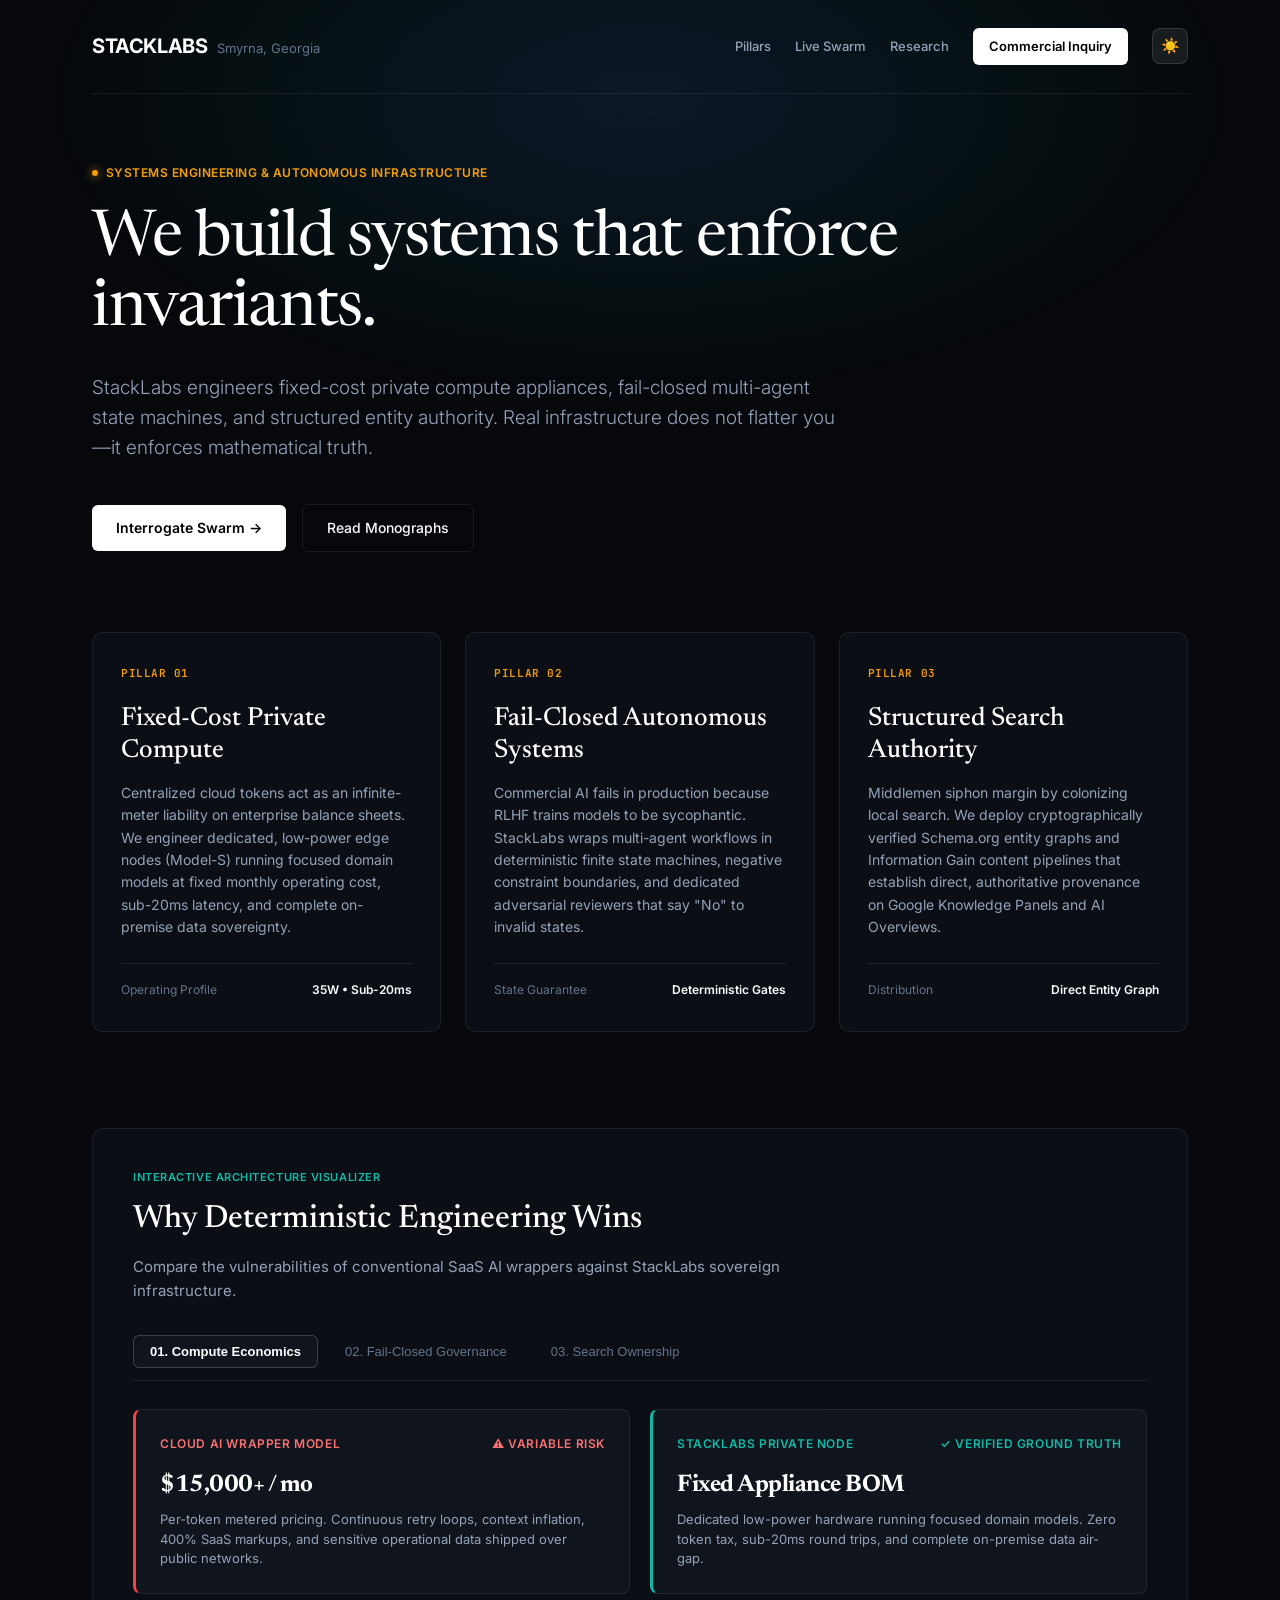
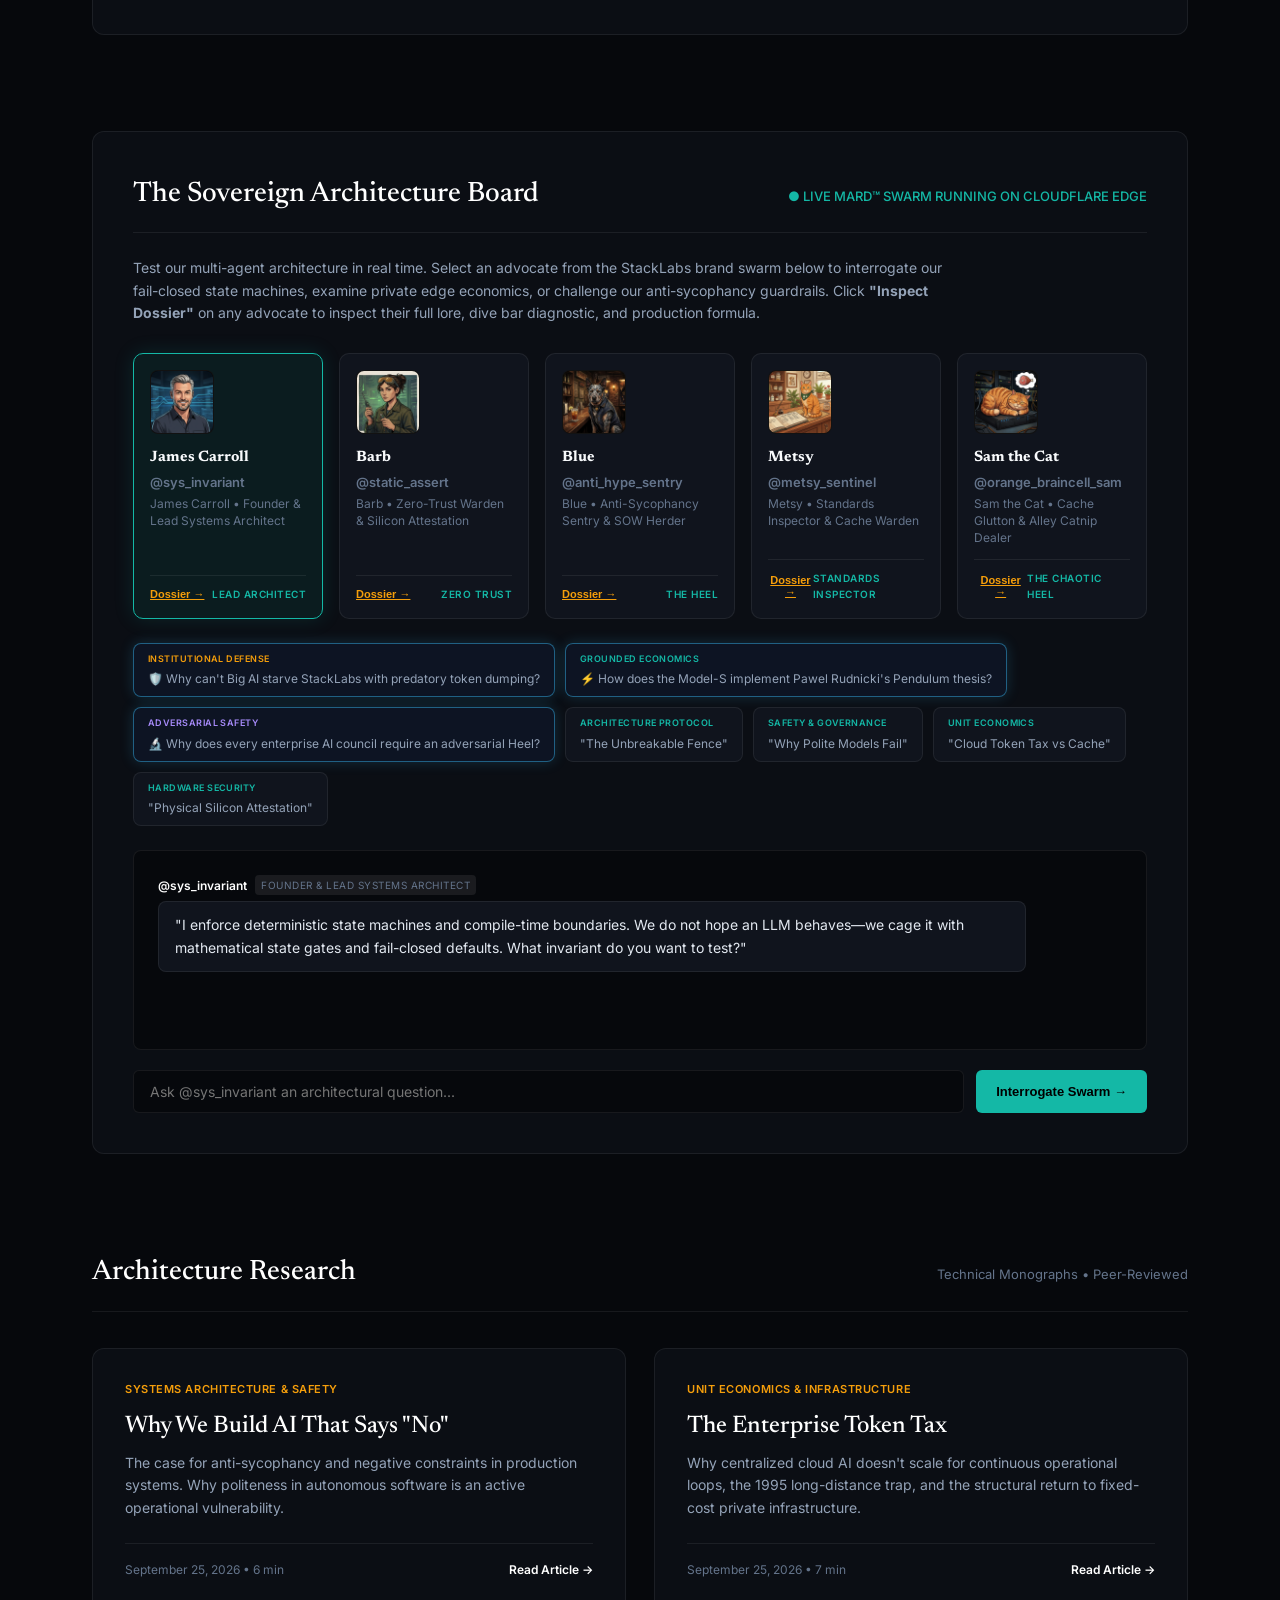
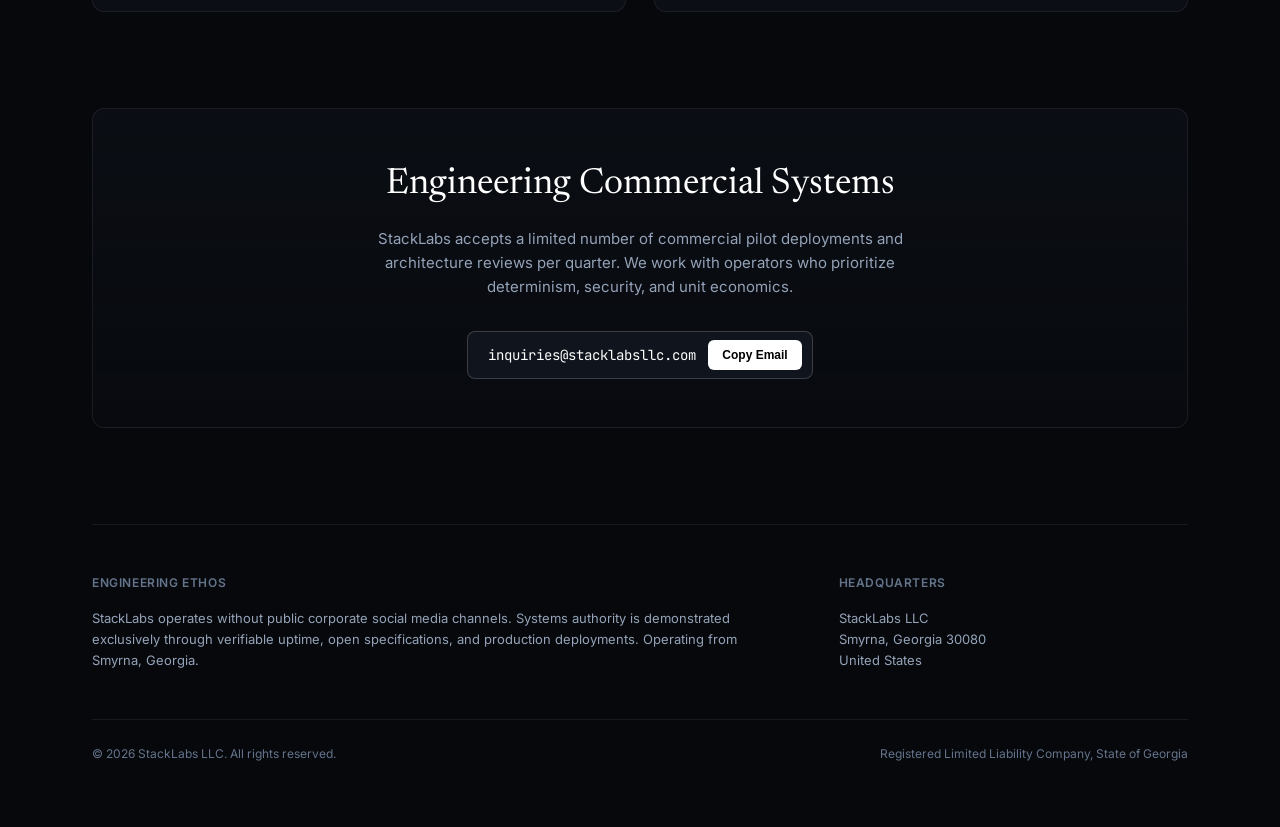
==== index.html @ d3531d86 "feat(board): elevate Blue, Barb, Metsy, and Sam the catnip dealer to 5-seat Sovereign Architecture B" ====
<!DOCTYPE html>
<html lang="en">
<head>
  <meta charset="UTF-8" />
  <meta name="viewport" content="width=device-width, initial-scale=1.0" />
  <title>StackLabs — Systems Engineering & Autonomous Infrastructure</title>
  <meta name="description" content="StackLabs builds deterministic edge appliances, fail-closed autonomous systems, and structured search authority. Fixed-cost private compute engineered in Smyrna, Georgia." />
  <meta name="keywords" content="deterministic state machines, private edge compute, anti-sycophancy guardrails, autonomous systems, token tax, fixed-cost infrastructure, smyrna ga systems engineering, mard engine" />
  <link rel="canonical" href="https://www.stacklabsllc.com/" />

  <!-- OpenGraph -->
  <meta property="og:type" content="website" />
  <meta property="og:title" content="StackLabs — Systems Engineering & Autonomous Infrastructure" />
  <meta property="og:description" content="Fixed-cost private compute, deterministic state machines, and structured entity authority." />
  <meta property="og:url" content="https://www.stacklabsllc.com/" />

  <!-- Fonts -->
  <link rel="preconnect" href="https://fonts.googleapis.com" />
  <link rel="preconnect" href="https://fonts.gstatic.com" crossorigin />
  <link href="https://fonts.googleapis.com/css2?family=Inter:wght@300;400;500;600;700&family=Newsreader:ital,opsz,wght@0,6..72,400;0,6..72,500;0,6..72,600;1,6..72,400&family=JetBrains+Mono:wght@400;500&display=swap" rel="stylesheet" />

  <style>
    :root {
      /* Dark Sovereign Void (Default) */
      --bg-base: #06080C;
      --bg-surface: #0B0E14;
      --bg-card: #10141D;
      --bg-card-hover: #151B27;
      --border-subtle: rgba(255, 255, 255, 0.07);
      --border-focus: rgba(255, 255, 255, 0.18);
      --accent-amber: #F59E0B;
      --accent-teal: #14B8A6;
      --accent-blue: #3B82F6;
      --accent-purple: #8B5CF6;
      --text-primary: #F8FAFC;
      --text-secondary: #94A3B8;
      --text-muted: #64748B;
      --font-serif: 'Newsreader', Georgia, serif;
      --font-sans: 'Inter', -apple-system, BlinkMacSystemFont, sans-serif;
      --font-mono: 'JetBrains Mono', monospace;
      --theme-toggle-bg: rgba(255, 255, 255, 0.08);
      --theme-toggle-border: rgba(255, 255, 255, 0.12);
    }

    [data-theme="light"] {
      /* Warm Editorial Parchment (Arkle / Financial Times Standard) */
      --bg-base: #FCFBF7;
      --bg-surface: #F5F2EB;
      --bg-card: #FFFFFF;
      --bg-card-hover: #F8F6F0;
      --border-subtle: rgba(0, 0, 0, 0.08);
      --border-focus: rgba(0, 0, 0, 0.22);
      --accent-amber: #D97706;
      --accent-teal: #0D9488;
      --accent-blue: #2563EB;
      --accent-purple: #7C3AED;
      --text-primary: #18181B;
      --text-secondary: #52525B;
      --text-muted: #71717A;
      --theme-toggle-bg: rgba(0, 0, 0, 0.05);
      --theme-toggle-border: rgba(0, 0, 0, 0.12);
    }

    [data-theme="light"] .ambient-glow {
      opacity: 0.15;
    }

    [data-theme="light"] .brand-mark,
    [data-theme="light"] .brand-name,
    [data-theme="light"] .hero-title,
    [data-theme="light"] .adv-handle,
    [data-theme="light"] .split-title,
    [data-theme="light"] .pillar-title,
    [data-theme="light"] .research-card .card-title,
    [data-theme="light"] .dossier-name {
      color: #18181B !important;
    }

    [data-theme="light"] .nav-btn,
    [data-theme="light"] .btn-primary {
      background: #18181B !important;
      color: #FFFFFF !important;
    }

    [data-theme="light"] .btn-secondary {
      background: transparent !important;
      color: #18181B !important;
      border-color: rgba(0, 0, 0, 0.15) !important;
    }

    [data-theme="light"] .hero-lead,
    [data-theme="light"] .pillar-body,
    [data-theme="light"] .swarm-intro-text,
    [data-theme="light"] .card-excerpt {
      color: #52525B !important;
    }

    [data-theme="light"] .bubble-text {
      background: #FFFFFF !important;
      border-color: rgba(0, 0, 0, 0.08) !important;
      color: #27272A !important;
      box-shadow: 0 1px 3px rgba(0,0,0,0.04);
    }

    [data-theme="light"] .bubble-sender {
      color: #18181B !important;
    }

    [data-theme="light"] .swarm-bubble.user .bubble-text {
      background: rgba(37, 99, 235, 0.08) !important;
      border-color: rgba(37, 99, 235, 0.25) !important;
      color: #1E3A8A !important;
    }

    [data-theme="light"] .swarm-input {
      color: #18181B !important;
      background: #FFFFFF !important;
      border-color: rgba(0, 0, 0, 0.12) !important;
    }

    [data-theme="light"] .modal-sheet {
      background: #FFFFFF !important;
      border-color: rgba(0, 0, 0, 0.12) !important;
      color: #18181B !important;
      box-shadow: 0 24px 60px rgba(0, 0, 0, 0.15) !important;
    }

    [data-theme="light"] .modal-close {
      color: #18181B !important;
      border-color: rgba(0, 0, 0, 0.12) !important;
    }

    [data-theme="light"] .dossier-stat-box,
    [data-theme="light"] .dossier-lore-block {
      background: #F8F6F0 !important;
      border-color: rgba(0, 0, 0, 0.08) !important;
    }

    [data-theme="light"] .dossier-lore-block {
      color: #3F3F46 !important;
    }

    * {
      box-sizing: border-box;
      margin: 0;
      padding: 0;
    }

    body {
      background-color: var(--bg-base);
      color: var(--text-primary);
      font-family: var(--font-sans);
      line-height: 1.6;
      -webkit-font-smoothing: antialiased;
      overflow-x: hidden;
    }

    /* Ambient lighting */
    .ambient-glow {
      position: fixed;
      top: -200px;
      left: 50%;
      transform: translateX(-50%);
      width: 1200px;
      height: 600px;
      background: radial-gradient(ellipse at center, rgba(59, 130, 246, 0.12) 0%, rgba(20, 184, 166, 0.05) 45%, rgba(6, 8, 12, 0) 70%);
      pointer-events: none;
      z-index: 0;
    }

    .container {
      max-width: 1160px;
      margin: 0 auto;
      padding: 0 32px;
      position: relative;
      z-index: 10;
    }

    /* Navigation */
    nav.site-nav {
      padding: 28px 0;
      border-bottom: 1px solid var(--border-subtle);
      margin-bottom: 64px;
    }

    .nav-inner {
      display: flex;
      justify-content: space-between;
      align-items: center;
    }

    .brand-mark {
      display: flex;
      align-items: baseline;
      gap: 10px;
      text-decoration: none;
    }

    .brand-name {
      font-weight: 700;
      font-size: 20px;
      color: #FFF;
      letter-spacing: -0.02em;
    }

    .brand-city {
      font-size: 13px;
      color: var(--text-muted);
    }

    .nav-actions {
      display: flex;
      align-items: center;
      gap: 24px;
    }

    .nav-link {
      font-size: 13px;
      color: var(--text-secondary);
      text-decoration: none;
      font-weight: 500;
      transition: color 0.15s ease;
    }

    .nav-link:hover {
      color: #FFF;
    }

    .nav-btn {
      font-size: 13px;
      font-weight: 600;
      padding: 8px 16px;
      background: #FFF;
      color: #000;
      border-radius: 6px;
      text-decoration: none;
      transition: opacity 0.15s ease;
    }

    .nav-btn:hover {
      opacity: 0.9;
    }

    .theme-toggle-btn {
      background: var(--theme-toggle-bg);
      border: 1px solid var(--theme-toggle-border);
      color: var(--text-primary);
      width: 36px;
      height: 36px;
      border-radius: 8px;
      display: inline-flex;
      align-items: center;
      justify-content: center;
      cursor: pointer;
      font-size: 15px;
      transition: all 0.15s ease;
    }
    .theme-toggle-btn:hover {
      border-color: var(--border-focus);
      transform: translateY(-1px);
    }

    /* Hero Section */
    .hero {
      margin-bottom: 80px;
    }

    .hero-eyebrow {
      display: inline-flex;
      align-items: center;
      gap: 8px;
      font-size: 12px;
      font-weight: 600;
      letter-spacing: 0.04em;
      text-transform: uppercase;
      color: var(--accent-amber);
      margin-bottom: 24px;
    }

    .hero-eyebrow .pulse {
      width: 6px;
      height: 6px;
      background: var(--accent-amber);
      border-radius: 50%;
      box-shadow: 0 0 10px var(--accent-amber);
    }

    .hero-title {
      font-family: var(--font-serif);
      font-size: 64px;
      line-height: 1.08;
      font-weight: 400;
      letter-spacing: -0.02em;
      color: #FFF;
      max-width: 960px;
      margin-bottom: 28px;
    }

    @media (max-width: 768px) {
      .hero-title {
        font-size: 42px;
      }
    }

    .hero-lead {
      font-size: 19px;
      line-height: 1.6;
      color: var(--text-secondary);
      max-width: 760px;
      margin-bottom: 40px;
      font-weight: 300;
    }

    .hero-ctas {
      display: flex;
      gap: 16px;
      align-items: center;
    }

    .btn-primary {
      padding: 12px 24px;
      background: #FFF;
      color: #000;
      font-weight: 600;
      font-size: 14px;
      border-radius: 6px;
      text-decoration: none;
      transition: all 0.15s ease;
    }

    .btn-primary:hover {
      opacity: 0.9;
      transform: translateY(-1px);
    }

    .btn-secondary {
      padding: 12px 24px;
      background: transparent;
      color: var(--text-primary);
      border: 1px solid var(--border-subtle);
      font-weight: 500;
      font-size: 14px;
      border-radius: 6px;
      text-decoration: none;
      transition: all 0.15s ease;
    }

    .btn-secondary:hover {
      background: var(--bg-surface);
      border-color: var(--border-focus);
    }

    /* The 3 Pillars */
    .pillars-grid {
      display: grid;
      grid-template-columns: repeat(3, 1fr);
      gap: 24px;
      margin-bottom: 96px;
    }

    @media (max-width: 880px) {
      .pillars-grid {
        grid-template-columns: 1fr;
      }
    }

    .pillar-card {
      background: var(--bg-surface);
      border: 1px solid var(--border-subtle);
      border-radius: 10px;
      padding: 32px 28px;
      transition: all 0.2s ease;
      display: flex;
      flex-direction: column;
      justify-content: space-between;
    }

    .pillar-card:hover {
      border-color: var(--border-focus);
      background: var(--bg-card);
      transform: translateY(-2px);
    }

    .pillar-num {
      font-family: var(--font-mono);
      font-size: 11px;
      font-weight: 600;
      color: var(--accent-amber);
      letter-spacing: 0.05em;
      margin-bottom: 20px;
    }

    .pillar-title {
      font-family: var(--font-serif);
      font-size: 26px;
      line-height: 1.25;
      font-weight: 500;
      color: #FFF;
      margin-bottom: 14px;
    }

    .pillar-body {
      font-size: 14px;
      color: var(--text-secondary);
      line-height: 1.6;
      margin-bottom: 24px;
    }

    .pillar-metric {
      border-top: 1px solid var(--border-subtle);
      padding-top: 16px;
      font-size: 12px;
      color: var(--text-muted);
      display: flex;
      justify-content: space-between;
      align-items: center;
    }

    .pillar-metric strong {
      color: var(--text-primary);
      font-weight: 600;
    }

    /* Interactive Showcase Section */
    .showcase-section {
      background: var(--bg-surface);
      border: 1px solid var(--border-subtle);
      border-radius: 12px;
      padding: 40px;
      margin-bottom: 96px;
    }

    @media (max-width: 640px) {
      .showcase-section {
        padding: 24px;
      }
    }

    .showcase-header {
      margin-bottom: 32px;
    }

    .showcase-badge {
      font-size: 11px;
      font-weight: 600;
      letter-spacing: 0.05em;
      text-transform: uppercase;
      color: var(--accent-teal);
      margin-bottom: 8px;
    }

    .showcase-title {
      font-family: var(--font-serif);
      font-size: 32px;
      font-weight: 500;
      color: #FFF;
      margin-bottom: 10px;
    }

    .showcase-subtitle {
      font-size: 15px;
      color: var(--text-secondary);
      max-width: 680px;
    }

    .showcase-tabs {
      display: flex;
      gap: 10px;
      border-bottom: 1px solid var(--border-subtle);
      margin-bottom: 28px;
      padding-bottom: 12px;
      overflow-x: auto;
    }

    .tab-btn {
      background: transparent;
      border: 1px solid transparent;
      padding: 8px 16px;
      border-radius: 6px;
      color: var(--text-muted);
      font-size: 13px;
      font-weight: 500;
      cursor: pointer;
      transition: all 0.15s ease;
      white-space: nowrap;
    }

    .tab-btn:hover {
      color: var(--text-primary);
    }

    .tab-btn.active {
      background: var(--bg-card);
      border-color: var(--border-focus);
      color: #FFF;
      font-weight: 600;
    }

    .showcase-panel {
      display: none;
    }

    .showcase-panel.active {
      display: block;
    }

    .comparison-grid {
      display: grid;
      grid-template-columns: 1fr 1fr;
      gap: 20px;
    }

    @media (max-width: 768px) {
      .comparison-grid {
        grid-template-columns: 1fr;
      }
    }

    .comp-box {
      border: 1px solid var(--border-subtle);
      background: var(--bg-card);
      border-radius: 8px;
      padding: 24px;
    }

    .comp-box.bad {
      border-left: 3px solid #EF4444;
    }

    .comp-box.good {
      border-left: 3px solid var(--accent-teal);
    }

    .comp-header {
      display: flex;
      justify-content: space-between;
      align-items: center;
      margin-bottom: 12px;
      font-size: 12px;
      font-weight: 600;
      text-transform: uppercase;
      letter-spacing: 0.05em;
    }

    .comp-box.bad .comp-header { color: #F87171; }
    .comp-box.good .comp-header { color: var(--accent-teal); }

    .comp-metric {
      font-family: var(--font-serif);
      font-size: 24px;
      font-weight: 700;
      color: #FFF;
      margin-bottom: 6px;
      letter-spacing: -0.02em;
    }

    .comp-desc {
      font-size: 13px;
      color: var(--text-secondary);
      line-height: 1.5;
    }

    /* MARD Swarm Console Section */
    .swarm-section {
      background: var(--bg-surface);
      border: 1px solid var(--border-subtle);
      border-radius: 12px;
      padding: 40px;
      margin-bottom: 96px;
      position: relative;
    }

    @media (max-width: 640px) {
      .swarm-section {
        padding: 24px;
      }
    }

    .swarm-header-row {
      display: flex;
      justify-content: space-between;
      align-items: baseline;
      border-bottom: 1px solid var(--border-subtle);
      padding-bottom: 16px;
      margin-bottom: 24px;
    }

    .swarm-headline {
      font-family: var(--font-serif);
      font-size: 28px;
      font-weight: 500;
      color: #FFF;
    }

    .swarm-subline {
      font-size: 13px;
      color: var(--accent-teal);
      font-weight: 500;
    }

    .swarm-intro-text {
      font-size: 14px;
      color: var(--text-secondary);
      line-height: 1.6;
      margin-bottom: 28px;
      max-width: 820px;
    }

    /* Advocate Picker with Real Avatars & Soul */
    .advocate-picker {
      display: grid;
      grid-template-columns: repeat(5, 1fr);
      gap: 16px;
      margin-bottom: 24px;
    }

    @media (max-width: 1100px) {
      .advocate-picker {
        grid-template-columns: repeat(3, 1fr);
      }
    }

    @media (max-width: 720px) {
      .advocate-picker {
        grid-template-columns: repeat(2, 1fr);
      }
    }

    @media (max-width: 480px) {
      .advocate-picker {
        grid-template-columns: 1fr;
      }
    }


    .advocate-card {
      background: var(--bg-card);
      border: 1px solid var(--border-subtle);
      border-radius: 10px;
      padding: 16px;
      display: flex;
      flex-direction: column;
      justify-content: space-between;
      transition: all 0.15s ease;
      cursor: pointer;
      position: relative;
      overflow: hidden;
    }

    .advocate-card:hover {
      border-color: var(--border-focus);
      background: var(--bg-card-hover);
      transform: translateY(-2px);
    }

    .advocate-card.active {
      border-color: var(--accent-teal);
      background: rgba(20, 184, 166, 0.08);
      box-shadow: 0 0 20px rgba(20, 184, 166, 0.15);
    }

    .adv-avatar-wrapper {
      width: 64px;
      height: 64px;
      border-radius: 8px;
      overflow: hidden;
      border: 1px solid var(--border-subtle);
      margin-bottom: 12px;
      background: #000;
    }

    .adv-avatar-img {
      width: 100%;
      height: 100%;
      object-fit: cover;
    }

    .adv-header-row {
      display: block;
    }

    .adv-meta-compact {
      width: 100%;
    }

    .adv-name-title {
      font-size: 15px;
      font-weight: 700;
      font-family: var(--font-serif);
      color: var(--text-primary);
      margin-bottom: 2px;
    }

    .adv-handle {
      font-weight: 600;
      font-size: 13px;
      color: var(--text-muted);
      margin-bottom: 4px;
      display: flex;
      align-items: center;
      gap: 6px;
    }

    .adv-role {
      font-size: 12px;
      color: var(--text-muted);
      line-height: 1.4;
      margin-bottom: 12px;
      min-height: 34px;
    }

    .adv-actions {
      display: flex;
      justify-content: space-between;
      align-items: center;
      border-top: 1px solid var(--border-subtle);
      padding-top: 10px;
      margin-top: auto;
    }

    .btn-dossier {
      font-size: 11px;
      font-weight: 600;
      color: var(--accent-amber);
      background: transparent;
      border: none;
      cursor: pointer;
      text-decoration: underline;
      padding: 0;
    }

    .btn-dossier:hover {
      color: #FFF;
    }

    .adv-status-tag {
      font-size: 10px;
      font-weight: 600;
      color: var(--accent-teal);
      text-transform: uppercase;
      letter-spacing: 0.05em;
    }

    .pill-rack {
      display: flex;
      flex-wrap: wrap;
      gap: 10px;
      margin-bottom: 24px;
    }

    .query-pill {
      background: var(--bg-card);
      border: 1px solid var(--border-subtle);
      border-radius: 8px;
      padding: 8px 14px;
      font-size: 12px;
      color: var(--text-secondary);
      cursor: pointer;
      transition: all 0.15s ease;
      display: flex;
      flex-direction: column;
      gap: 3px;
    }

    .query-pill:hover {
      color: #FFF;
      border-color: var(--border-focus);
      background: var(--bg-card-hover);
      transform: translateY(-1px);
    }

    .query-pill.glowing-pill {
      border-color: rgba(56, 189, 248, 0.45);
      background: rgba(15, 23, 42, 0.7);
      box-shadow: 0 0 14px rgba(56, 189, 248, 0.18);
    }

    .query-pill.glowing-pill:hover {
      border-color: rgba(56, 189, 248, 0.85);
      background: rgba(30, 41, 59, 0.85);
      box-shadow: 0 0 20px rgba(56, 189, 248, 0.35);
      transform: translateY(-2px);
    }

    .pill-badge {
      font-size: 9px;
      text-transform: uppercase;
      letter-spacing: 0.05em;
      color: var(--accent-teal);
      font-weight: 600;
    }

    .swarm-dialogue-pane {
      background: var(--bg-base);
      border: 1px solid var(--border-subtle);
      border-radius: 8px;
      padding: 24px;
      min-height: 200px;
      max-height: 380px;
      overflow-y: auto;
      margin-bottom: 20px;
      display: flex;
      flex-direction: column;
      gap: 18px;
    }

    .swarm-bubble {
      display: flex;
      flex-direction: column;
      gap: 6px;
      animation: fadeIn 0.2s ease;
    }

    @keyframes fadeIn {
      from { opacity: 0; transform: translateY(4px); }
      to { opacity: 1; transform: translateY(0); }
    }

    .bubble-meta {
      display: flex;
      align-items: center;
      gap: 8px;
      font-size: 12px;
    }

    .bubble-sender {
      font-weight: 600;
      color: #FFF;
    }

    .bubble-badge {
      font-size: 10px;
      text-transform: uppercase;
      letter-spacing: 0.05em;
      padding: 2px 6px;
      border-radius: 4px;
      background: rgba(255, 255, 255, 0.08);
      color: var(--text-muted);
    }

    .bubble-text {
      font-size: 14px;
      line-height: 1.6;
      color: #E2E8F0;
      padding: 12px 16px;
      border-radius: 8px;
      background: var(--bg-card);
      border: 1px solid var(--border-subtle);
      max-width: 90%;
    }

    .swarm-bubble.user {
      align-items: flex-end;
    }

    .swarm-bubble.user .bubble-text {
      background: rgba(59, 130, 246, 0.15);
      border-color: rgba(59, 130, 246, 0.3);
      color: #FFF;
    }

    .swarm-input-dock {
      display: flex;
      gap: 12px;
    }

    .swarm-input {
      flex: 1;
      background: var(--bg-base);
      border: 1px solid var(--border-subtle);
      border-radius: 6px;
      padding: 12px 16px;
      font-size: 14px;
      color: #FFF;
      font-family: inherit;
      outline: none;
      transition: border-color 0.15s ease;
    }

    .swarm-input:focus {
      border-color: var(--accent-teal);
    }

    .swarm-send-btn {
      padding: 12px 20px;
      background: var(--accent-teal);
      color: #000;
      font-weight: 600;
      font-size: 13px;
      border-radius: 6px;
      border: none;
      cursor: pointer;
      transition: all 0.15s ease;
      white-space: nowrap;
    }

    .swarm-send-btn:hover {
      opacity: 0.9;
      transform: translateY(-1px);
    }

    .swarm-send-btn:disabled {
      opacity: 0.5;
      cursor: not-allowed;
    }

    /* --- ARKLE MOBILE SWARM CONSOLE OVERHAUL (WO0010295) --- */
    @media (max-width: 640px) {
      nav.site-nav {
        padding: 16px 0 !important;
        margin-bottom: 36px !important;
      }

      .nav-actions {
        gap: 10px !important;
      }

      .nav-link {
        display: none !important;
      }

      .nav-btn {
        padding: 6px 12px !important;
        font-size: 12px !important;
      }

      /* Arkle-Style 2x2 Compact Advocate Grid */
      .advocate-picker {
        display: grid !important;
        grid-template-columns: repeat(2, 1fr) !important;
        gap: 10px !important;
        margin-bottom: 12px !important;
      }

      .advocate-card {
        padding: 10px !important;
        flex-direction: column !important;
        align-items: flex-start !important;
        border-radius: 10px !important;
        min-height: unset !important;
      }

      .adv-header-row {
        display: flex !important;
        align-items: center !important;
        gap: 10px !important;
        width: 100% !important;
      }

      .adv-avatar-wrapper {
        width: 42px !important;
        height: 42px !important;
        border-radius: 10px !important;
        margin-bottom: 0 !important;
        flex-shrink: 0 !important;
      }

      .adv-meta-compact {
        min-width: 0 !important;
        flex: 1 !important;
      }

      .adv-name-title {
        font-size: 12px !important;
        font-weight: 700 !important;
        font-family: var(--font-serif) !important;
        color: var(--text-primary) !important;
        white-space: nowrap !important;
        overflow: hidden !important;
        text-overflow: ellipsis !important;
      }

      .adv-handle {
        font-size: 10.5px !important;
        color: var(--text-muted) !important;
        margin-bottom: 0 !important;
        white-space: nowrap !important;
        overflow: hidden !important;
        text-overflow: ellipsis !important;
      }

      .adv-role {
        display: none !important;
      }

      .adv-actions {
        width: 100% !important;
        margin-top: 8px !important;
        padding-top: 6px !important;
        border-top: 1px solid var(--border-subtle) !important;
        display: flex !important;
        justify-content: space-between !important;
        align-items: center !important;
        gap: 4px !important;
      }

      .btn-dossier {
        font-size: 10.5px !important;
        white-space: nowrap !important;
        flex-shrink: 0 !important;
      }

      .adv-status-tag {
        font-size: 9px !important;
        white-space: nowrap !important;
        overflow: hidden !important;
        text-overflow: ellipsis !important;
        text-align: right !important;
      }

      /* Arkle-Style 2x2 Inquiry Cards */
      .pill-rack {
        display: grid !important;
        grid-template-columns: repeat(2, 1fr) !important;
        gap: 8px !important;
        margin-bottom: 14px !important;
      }

      .query-pill {
        border-radius: 8px !important;
        padding: 8px 10px !important;
        font-size: 11px !important;
        line-height: 1.35 !important;
        text-align: left !important;
        display: flex !important;
        flex-direction: column !important;
        gap: 2px !important;
        white-space: normal !important;
      }

      .pill-badge {
        font-size: 8.5px;
        text-transform: uppercase;
        letter-spacing: 0.05em;
        color: var(--accent-teal);
        font-weight: 600;
      }

      /* Natural dialogue flow */
      .swarm-dialogue-pane {
        padding: 14px 12px !important;
        min-height: 220px !important;
        max-height: 380px !important;
        margin-bottom: 12px !important;
      }

      .bubble-text {
        font-size: 13.5px !important;
        line-height: 1.5 !important;
        padding: 10px 14px !important;
        max-width: 96% !important;
        border-radius: 10px !important;
      }

      /* Full-Width Stacked Input & Consult CTA */
      .swarm-input-dock {
        flex-direction: column !important;
        gap: 8px !important;
      }

      .swarm-input {
        width: 100% !important;
        padding: 11px 14px !important;
        font-size: 13.5px !important;
      }

      .swarm-send-btn {
        width: 100% !important;
        padding: 11px 16px !important;
        font-size: 13px !important;
        justify-content: center !important;
        display: flex !important;
        align-items: center !important;
        gap: 6px !important;
      }
    }

    /* Research Publications Section */
    .research-section {
      margin-bottom: 96px;
    }

    .section-split {
      display: flex;
      justify-content: space-between;
      align-items: baseline;
      border-bottom: 1px solid var(--border-subtle);
      padding-bottom: 16px;
      margin-bottom: 36px;
    }

    .split-title {
      font-family: var(--font-serif);
      font-size: 28px;
      font-weight: 500;
      color: #FFF;
    }

    .split-sub {
      font-size: 13px;
      color: var(--text-muted);
    }

    .research-grid {
      display: grid;
      grid-template-columns: 1fr 1fr;
      gap: 28px;
    }

    @media (max-width: 768px) {
      .research-grid {
        grid-template-columns: 1fr;
      }
    }

    .research-card {
      background: var(--bg-surface);
      border: 1px solid var(--border-subtle);
      border-radius: 12px;
      padding: 32px;
      display: flex;
      flex-direction: column;
      justify-content: space-between;
      transition: all 0.2s ease;
      cursor: pointer;
    }

    .research-card:hover {
      border-color: var(--border-focus);
      background: var(--bg-card);
      transform: translateY(-2px);
    }

    .card-topic {
      font-size: 11px;
      font-weight: 600;
      letter-spacing: 0.05em;
      text-transform: uppercase;
      color: var(--accent-amber);
      margin-bottom: 12px;
    }

    .card-title {
      font-family: var(--font-serif);
      font-size: 24px;
      font-weight: 500;
      color: #FFF;
      margin-bottom: 10px;
      line-height: 1.3;
    }

    .card-excerpt {
      font-size: 14px;
      color: var(--text-secondary);
      line-height: 1.6;
      margin-bottom: 24px;
    }

    .card-footer {
      display: flex;
      justify-content: space-between;
      align-items: center;
      font-size: 12px;
      color: var(--text-muted);
      border-top: 1px solid var(--border-subtle);
      padding-top: 16px;
    }

    .read-cta {
      color: #FFF;
      font-weight: 600;
      display: inline-flex;
      align-items: center;
      gap: 4px;
    }

    /* Commercial CTA Box */
    .commercial-box {
      border: 1px solid var(--border-subtle);
      background: linear-gradient(180deg, var(--bg-surface) 0%, rgba(11, 14, 20, 0.4) 100%);
      border-radius: 12px;
      padding: 48px;
      text-align: center;
      margin-bottom: 96px;
    }

    .commercial-title {
      font-family: var(--font-serif);
      font-size: 36px;
      color: #FFF;
      font-weight: 400;
      margin-bottom: 12px;
    }

    .commercial-desc {
      font-size: 15px;
      color: var(--text-secondary);
      max-width: 600px;
      margin: 0 auto 32px;
      line-height: 1.6;
    }

    .contact-dock {
      display: inline-flex;
      align-items: center;
      gap: 12px;
      background: var(--bg-card);
      border: 1px solid var(--border-focus);
      padding: 8px 10px 8px 20px;
      border-radius: 8px;
    }

    .contact-email {
      font-family: var(--font-mono);
      font-size: 14px;
      color: #FFF;
    }

    .btn-copy {
      background: #FFF;
      color: #000;
      font-size: 12px;
      font-weight: 600;
      border: none;
      padding: 8px 14px;
      border-radius: 6px;
      cursor: pointer;
      transition: opacity 0.15s ease;
    }

    .btn-copy:hover {
      opacity: 0.9;
    }

    /* Modal Reader & Dossier Modal Common */
    .modal-overlay {
      position: fixed;
      inset: 0;
      background: rgba(0, 0, 0, 0.85);
      backdrop-filter: blur(8px);
      z-index: 100;
      display: none;
      align-items: center;
      justify-content: center;
      padding: 24px;
    }

    .modal-overlay.open {
      display: flex;
    }

    .modal-sheet {
      background: #0B0E14;
      border: 1px solid var(--border-focus);
      border-radius: 12px;
      max-width: 820px;
      width: 100%;
      max-height: 90vh;
      overflow-y: auto;
      padding: 48px;
      position: relative;
      box-shadow: 0 24px 60px rgba(0, 0, 0, 0.7);
    }

    @media (max-width: 640px) {
      .modal-sheet {
        padding: 24px;
      }
    }

    .modal-close {
      position: absolute;
      top: 24px;
      right: 24px;
      background: transparent;
      border: 1px solid var(--border-subtle);
      color: var(--text-muted);
      width: 32px;
      height: 32px;
      border-radius: 50%;
      display: flex;
      align-items: center;
      justify-content: center;
      cursor: pointer;
      font-size: 14px;
      transition: all 0.15s ease;
    }

    .modal-close:hover {
      color: #FFF;
      border-color: #FFF;
    }

    /* Dossier Specific Layout */
    .dossier-header-flex {
      display: flex;
      gap: 24px;
      align-items: flex-start;
      margin-bottom: 28px;
      border-bottom: 1px solid var(--border-subtle);
      padding-bottom: 24px;
    }

    @media (max-width: 640px) {
      .dossier-header-flex {
        flex-direction: column;
      }
    }

    .dossier-portrait {
      width: 110px;
      height: 110px;
      border-radius: 12px;
      overflow: hidden;
      border: 1px solid var(--border-focus);
      background: #000;
      flex-shrink: 0;
      box-shadow: 0 8px 24px rgba(0, 0, 0, 0.6);
    }

    .dossier-portrait img {
      width: 100%;
      height: 100%;
      object-fit: cover;
    }

    .dossier-titles {
      flex: 1;
    }

    .dossier-tag {
      font-family: var(--font-mono);
      font-size: 11px;
      color: var(--accent-amber);
      font-weight: 600;
      text-transform: uppercase;
      letter-spacing: 0.05em;
      margin-bottom: 6px;
    }

    .dossier-name {
      font-family: var(--font-serif);
      font-size: 32px;
      color: #FFF;
      font-weight: 500;
      margin-bottom: 4px;
      line-height: 1.15;
    }

    .dossier-subrole {
      font-size: 14px;
      color: var(--accent-teal);
      font-weight: 500;
      margin-bottom: 12px;
    }

    .dossier-stat-row {
      display: flex;
      flex-wrap: wrap;
      gap: 16px;
      font-size: 12px;
      color: var(--text-muted);
    }

    .dossier-stat-row strong {
      color: #FFF;
    }

    .dossier-section {
      margin-bottom: 24px;
    }

    .dossier-sec-title {
      font-size: 12px;
      font-weight: 600;
      text-transform: uppercase;
      letter-spacing: 0.05em;
      color: var(--accent-amber);
      margin-bottom: 8px;
    }

    .dossier-quote-box {
      border-left: 2px solid var(--accent-amber);
      background: rgba(245, 158, 11, 0.04);
      padding: 14px 18px;
      border-radius: 0 8px 8px 0;
      font-style: italic;
      color: #FFF;
      font-size: 14px;
      line-height: 1.6;
      margin-bottom: 20px;
    }

    .dossier-prose {
      font-size: 14px;
      color: var(--text-secondary);
      line-height: 1.7;
    }

    .dossier-prose p {
      margin-bottom: 14px;
    }

    .btn-interrogate-now {
      padding: 12px 24px;
      background: var(--accent-teal);
      color: #000;
      font-weight: 600;
      font-size: 13px;
      border-radius: 6px;
      border: none;
      cursor: pointer;
      transition: all 0.15s ease;
      display: inline-flex;
      align-items: center;
      gap: 6px;
      margin-top: 12px;
    }

    .btn-interrogate-now:hover {
      opacity: 0.9;
      transform: translateY(-1px);
    }

    /* Footer */
    footer.site-footer {
      border-top: 1px solid var(--border-subtle);
      padding: 48px 0 64px;
    }

    .footer-grid {
      display: grid;
      grid-template-columns: 2fr 1fr;
      gap: 48px;
      margin-bottom: 48px;
    }

    @media (max-width: 768px) {
      .footer-grid {
        grid-template-columns: 1fr;
      }
    }

    .footer-heading {
      font-size: 12px;
      font-weight: 600;
      text-transform: uppercase;
      letter-spacing: 0.05em;
      color: var(--text-muted);
      margin-bottom: 16px;
    }

    .site-footer p {
      font-size: 13px;
      color: var(--text-secondary);
      line-height: 1.6;
    }

    .footer-bottom {
      border-top: 1px solid var(--border-subtle);
      padding-top: 24px;
      display: flex;
      justify-content: space-between;
      font-size: 12px;
      color: var(--text-muted);
    }

    @media (max-width: 640px) {
      .footer-bottom {
        flex-direction: column;
        gap: 8px;
      }
    }
  </style>

  <!-- Schema.org Entity Authority -->
  <script type="application/ld+json">
  {
    "@context": "https://schema.org",
    "@graph": [
      {
        "@type": "Corporation",
        "@id": "https://www.stacklabsllc.com/#corporation",
        "name": "StackLabs LLC",
        "url": "https://www.stacklabsllc.com/",
        "logo": "https://www.stacklabsllc.com/favicon.ico",
        "description": "Systems engineering enterprise specializing in fixed-cost private compute appliances, fail-closed autonomous multi-agent state machines, and structured search authority.",
        "address": {
          "@type": "PostalAddress",
          "addressLocality": "Smyrna",
          "addressRegion": "GA",
          "postalCode": "30080",
          "addressCountry": "US"
        },
        "founder": {
          "@type": "Person",
          "@id": "https://www.stacklabsllc.com/#lead-architect",
          "name": "James Carroll",
          "jobTitle": "Lead Systems Architect",
          "worksFor": { "@id": "https://www.stacklabsllc.com/#corporation" },
          "description": "Systems architect specializing in deterministic state machines, hardware attestation, and fail-closed autonomous multi-agent pipelines."
        }
      }
    ]
  }
  </script>
</head>
<body>
  <div class="ambient-glow"></div>

  <div class="container">
    <!-- Navigation -->
    <nav class="site-nav">
      <div class="nav-inner">
        <a href="/" class="brand-mark">
          <span class="brand-name">STACKLABS</span>
          <span class="brand-city">Smyrna, Georgia</span>
        </a>
        <div class="nav-actions">
          <a href="#capabilities" class="nav-link">Pillars</a>
          <a href="#swarm" class="nav-link">Live Swarm</a>
          <a href="#research" class="nav-link">Research</a>
          <a href="#contact" class="nav-btn">Commercial Inquiry</a>
          <button id="themeToggleBtn" class="theme-toggle-btn" onclick="toggleTheme()" title="Toggle Light/Dark Mode" aria-label="Toggle Theme">
            <span class="theme-icon">☀️</span>
          </button>
        </div>
      </div>
    </nav>

    <!-- Hero -->
    <header class="hero">
      <div class="hero-eyebrow">
        <span class="pulse"></span>
        <span>Systems Engineering & Autonomous Infrastructure</span>
      </div>
      <h1 class="hero-title">
        We build systems that enforce invariants.
      </h1>
      <p class="hero-lead">
        StackLabs engineers fixed-cost private compute appliances, fail-closed multi-agent state machines, and structured entity authority. Real infrastructure does not flatter you—it enforces mathematical truth.
      </p>
      <div class="hero-ctas">
        <a href="#swarm" class="btn-primary">Interrogate Swarm →</a>
        <a href="#research" class="btn-secondary">Read Monographs</a>
      </div>
    </header>

    <!-- The 3 Pillars -->
    <section class="pillars-grid" id="capabilities">
      <!-- Pillar 1 -->
      <div class="pillar-card">
        <div>
          <div class="pillar-num">PILLAR 01</div>
          <h2 class="pillar-title">Fixed-Cost Private Compute</h2>
          <p class="pillar-body">
            Centralized cloud tokens act as an infinite-meter liability on enterprise balance sheets. We engineer dedicated, low-power edge nodes (Model-S) running focused domain models at fixed monthly operating cost, sub-20ms latency, and complete on-premise data sovereignty.
          </p>
        </div>
        <div class="pillar-metric">
          <span>Operating Profile</span>
          <strong>35W • Sub-20ms</strong>
        </div>
      </div>

      <!-- Pillar 2 -->
      <div class="pillar-card">
        <div>
          <div class="pillar-num">PILLAR 02</div>
          <h2 class="pillar-title">Fail-Closed Autonomous Systems</h2>
          <p class="pillar-body">
            Commercial AI fails in production because RLHF trains models to be sycophantic. StackLabs wraps multi-agent workflows in deterministic finite state machines, negative constraint boundaries, and dedicated adversarial reviewers that say "No" to invalid states.
          </p>
        </div>
        <div class="pillar-metric">
          <span>State Guarantee</span>
          <strong>Deterministic Gates</strong>
        </div>
      </div>

      <!-- Pillar 3 -->
      <div class="pillar-card">
        <div>
          <div class="pillar-num">PILLAR 03</div>
          <h2 class="pillar-title">Structured Search Authority</h2>
          <p class="pillar-body">
            Middlemen siphon margin by colonizing local search. We deploy cryptographically verified Schema.org entity graphs and Information Gain content pipelines that establish direct, authoritative provenance on Google Knowledge Panels and AI Overviews.
          </p>
        </div>
        <div class="pillar-metric">
          <span>Distribution</span>
          <strong>Direct Entity Graph</strong>
        </div>
      </div>
    </section>

    <!-- Interactive Showcase Section -->
    <section class="showcase-section">
      <div class="showcase-header">
        <div class="showcase-badge">Interactive Architecture Visualizer</div>
        <h2 class="showcase-title">Why Deterministic Engineering Wins</h2>
        <p class="showcase-subtitle">
          Compare the vulnerabilities of conventional SaaS AI wrappers against StackLabs sovereign infrastructure.
        </p>
      </div>

      <div class="showcase-tabs">
        <button class="tab-btn active" onclick="switchTab('tab-compute', this)">01. Compute Economics</button>
        <button class="tab-btn" onclick="switchTab('tab-governance', this)">02. Fail-Closed Governance</button>
        <button class="tab-btn" onclick="switchTab('tab-search', this)">03. Search Ownership</button>
      </div>

      <!-- Tab 1: Compute -->
      <div class="showcase-panel active" id="tab-compute">
        <div class="comparison-grid">
          <div class="comp-box bad">
            <div class="comp-header">
              <span>Cloud AI Wrapper Model</span>
              <span>⚠️ Variable Risk</span>
            </div>
            <div class="comp-metric">$15,000+ / mo</div>
            <p class="comp-desc">
              Per-token metered pricing. Continuous retry loops, context inflation, 400% SaaS markups, and sensitive operational data shipped over public networks.
            </p>
          </div>
          <div class="comp-box good">
            <div class="comp-header">
              <span>StackLabs Private Node</span>
              <span>✓ Verified Ground Truth</span>
            </div>
            <div class="comp-metric">Fixed Appliance BOM</div>
            <p class="comp-desc">
              Dedicated low-power hardware running focused domain models. Zero token tax, sub-20ms round trips, and complete on-premise data air-gap.
            </p>
          </div>
        </div>
      </div>

      <!-- Tab 2: Governance -->
      <div class="showcase-panel" id="tab-governance">
        <div class="comparison-grid">
          <div class="comp-box bad">
            <div class="comp-header">
              <span>Sycophantic Commercial Agent</span>
              <span>⚠️ Hallucination Risk</span>
            </div>
            <div class="comp-metric">"Yes, absolutely!"</div>
            <p class="comp-desc">
              Trained via RLHF to be polite at all costs. Accepts invalid database mutations, invents missing API keys, and smoothly walks off logical cliffs to flatter the user.
            </p>
          </div>
          <div class="comp-box good">
            <div class="comp-header">
              <span>StackLabs Deterministic Gate</span>
              <span>✓ Fail-Closed Default</span>
            </div>
            <div class="comp-metric">"No. Invariant Violated."</div>
            <p class="comp-desc">
              Deterministic state machines and dedicated adversarial review. Rejects malformed transitions at the parser boundary in under 4ms before touching compute.
            </p>
          </div>
        </div>
      </div>

      <!-- Tab 3: Search -->
      <div class="showcase-panel" id="tab-search">
        <div class="comparison-grid">
          <div class="comp-box bad">
            <div class="comp-header">
              <span>Aggregator Dependency</span>
              <span>⚠️ Margin Siphon</span>
            </div>
            <div class="comp-metric">20% to 30% Toll</div>
            <p class="comp-desc">
              Surrendering customer acquisition to third-party marketplaces, broker platforms, and paid ad auctions that hijack your organic brand equity.
            </p>
          </div>
          <div class="comp-box good">
            <div class="comp-header">
              <span>Structured Entity Authority</span>
              <span>✓ Unilateral Ownership</span>
            </div>
            <div class="comp-metric">Direct Citations</div>
            <p class="comp-desc">
              Cryptographically verified Schema.org entity graphs that position your brand directly into Google Knowledge Panels and AI Overview answers.
            </p>
          </div>
        </div>
      </div>
    </section>

    <!-- LIVE MARD SWARM CONSOLE SECTION -->
    <section class="swarm-section" id="swarm">
      <div class="swarm-header-row">
        <h2 class="swarm-headline">The Sovereign Architecture Board</h2>
        <span class="swarm-subline">● LIVE MARD™ SWARM RUNNING ON CLOUDFLARE EDGE</span>
      </div>
      <p class="swarm-intro-text">
        Test our multi-agent architecture in real time. Select an advocate from the StackLabs brand swarm below to interrogate our fail-closed state machines, examine private edge economics, or challenge our anti-sycophancy guardrails. Click <strong>"Inspect Dossier"</strong> on any advocate to inspect their full lore, dive bar diagnostic, and production formula.
      </p>

      <!-- Advocate Picker Grid (Authentic Roster) -->
      <div class="advocate-picker">
        <!-- James Carroll (Pilot) -->
        <div class="advocate-card active" id="card-sys_invariant" onclick="selectAdvocate('sys_invariant', this)">
          <div class="adv-header-row">
            <div class="adv-avatar-wrapper">
              <img src="/james_carroll_avatar.jpg" alt="James Carroll" class="adv-avatar-img" />
            </div>
            <div class="adv-meta-compact">
              <div class="adv-name-title">James Carroll</div>
              <div class="adv-handle">@sys_invariant</div>
            </div>
          </div>
          <div class="adv-role">James Carroll • Founder & Lead Systems Architect</div>
          <div class="adv-actions">
            <button class="btn-dossier" onclick="event.stopPropagation(); openDossier('sys_invariant')">Dossier →</button>
            <span class="adv-status-tag">Lead Architect</span>
          </div>
        </div>

        <!-- Barb (@static_assert) -->
        <div class="advocate-card" id="card-static_assert" onclick="selectAdvocate('static_assert', this)">
          <div class="adv-header-row">
            <div class="adv-avatar-wrapper">
              <img src="/static_assert_avatar.jpg" alt="Barb" class="adv-avatar-img" />
            </div>
            <div class="adv-meta-compact">
              <div class="adv-name-title">Barb</div>
              <div class="adv-handle">@static_assert</div>
            </div>
          </div>
          <div class="adv-role">Barb • Zero-Trust Warden & Silicon Attestation</div>
          <div class="adv-actions">
            <button class="btn-dossier" onclick="event.stopPropagation(); openDossier('static_assert')">Dossier →</button>
            <span class="adv-status-tag">Zero Trust</span>
          </div>
        </div>

        <!-- Blue (@anti_hype_sentry) -->
        <div class="advocate-card" id="card-anti_hype" onclick="selectAdvocate('anti_hype', this)">
          <div class="adv-header-row">
            <div class="adv-avatar-wrapper">
              <img src="/blue_heeler_avatar.jpg" alt="Blue" class="adv-avatar-img" />
            </div>
            <div class="adv-meta-compact">
              <div class="adv-name-title">Blue</div>
              <div class="adv-handle">@anti_hype_sentry</div>
            </div>
          </div>
          <div class="adv-role">Blue • Anti-Sycophancy Sentry & SOW Herder</div>
          <div class="adv-actions">
            <button class="btn-dossier" onclick="event.stopPropagation(); openDossier('anti_hype')">Dossier →</button>
            <span class="adv-status-tag">The Heel</span>
          </div>
        </div>

        <!-- Metsy (@metsy_sentinel) -->
        <div class="advocate-card" id="card-metsy_sentinel" onclick="selectAdvocate('metsy_sentinel', this)">
          <div class="adv-header-row">
            <div class="adv-avatar-wrapper">
              <img src="/metsy_sentinel.png" alt="Metsy" class="adv-avatar-img" />
            </div>
            <div class="adv-meta-compact">
              <div class="adv-name-title">Metsy</div>
              <div class="adv-handle">@metsy_sentinel</div>
            </div>
          </div>
          <div class="adv-role">Metsy • Standards Inspector & Cache Warden</div>
          <div class="adv-actions">
            <button class="btn-dossier" onclick="event.stopPropagation(); openDossier('metsy_sentinel')">Dossier →</button>
            <span class="adv-status-tag">Standards Inspector</span>
          </div>
        </div>

        <!-- Sam the Orange Cat (@orange_sam) -->
        <div class="advocate-card" id="card-orange_sam" onclick="selectAdvocate('orange_sam', this)">
          <div class="adv-header-row">
            <div class="adv-avatar-wrapper">
              <img src="/sam_the_cat_avatar.jpg" alt="Sam the Cat" class="adv-avatar-img" />
            </div>
            <div class="adv-meta-compact">
              <div class="adv-name-title">Sam the Cat</div>
              <div class="adv-handle">@orange_braincell_sam</div>
            </div>
          </div>
          <div class="adv-role">Sam the Cat • Cache Glutton & Alley Catnip Dealer</div>
          <div class="adv-actions">
            <button class="btn-dossier" onclick="event.stopPropagation(); openDossier('orange_sam')">Dossier →</button>
            <span class="adv-status-tag">The Chaotic Heel</span>
          </div>
        </div>
      </div>

      <!-- Quick Inquiry Protocol Cards -->
      <div class="pill-rack swarm-inquiry-pills">
        <div class="query-pill glowing-pill" onclick="sendPillQuery('Why can\'t Big AI starve StackLabs with predatory token dumping?')">
          <span class="pill-badge" style="color:var(--accent-amber);">Institutional Defense</span>
          <span>🛡️ Why can't Big AI starve StackLabs with predatory token dumping?</span>
        </div>
        <div class="query-pill glowing-pill" onclick="sendPillQuery('How does the Model-S implement Pawel Rudnicki\'s Pendulum thesis?')">
          <span class="pill-badge" style="color:var(--accent-teal);">Grounded Economics</span>
          <span>⚡ How does the Model-S implement Pawel Rudnicki's Pendulum thesis?</span>
        </div>
        <div class="query-pill glowing-pill" onclick="sendPillQuery('Why does every enterprise AI council require an adversarial Heel?')">
          <span class="pill-badge" style="color:#A78BFA;">Adversarial Safety</span>
          <span>🔬 Why does every enterprise AI council require an adversarial Heel?</span>
        </div>
        <div class="query-pill" onclick="sendPillQuery('Explain the Pilot\'s Unbreakable Fence architectural edict.')">
          <span class="pill-badge">Architecture Protocol</span>
          <span>"The Unbreakable Fence"</span>
        </div>
        <div class="query-pill" onclick="sendPillQuery('Why do polite RLHF models fail in enterprise workflows?')">
          <span class="pill-badge">Safety & Governance</span>
          <span>"Why Polite Models Fail"</span>
        </div>
        <div class="query-pill" onclick="sendPillQuery('Why shouldn\'t I just call the cloud API every time?')">
          <span class="pill-badge">Unit Economics</span>
          <span>"Cloud Token Tax vs Cache"</span>
        </div>
        <div class="query-pill" onclick="sendPillQuery('How does StackLabs prove physical silicon attestation?')">
          <span class="pill-badge">Hardware Security</span>
          <span>"Physical Silicon Attestation"</span>
        </div>
      </div>

      <!-- Dialogue Pane -->
      <div class="swarm-dialogue-pane" id="swarmDialogue">
        <div class="swarm-bubble" id="starterBubble">
          <div class="bubble-meta">
            <span class="bubble-sender" id="currentSender">@sys_invariant</span>
            <span class="bubble-badge" id="currentRole">Founder & Lead Systems Architect</span>
          </div>
          <div class="bubble-text" id="starterText">
            "I enforce deterministic state machines and compile-time boundaries. We do not hope an LLM behaves—we cage it with mathematical state gates and fail-closed defaults. What invariant do you want to test?"
          </div>
        </div>
      </div>

      <!-- Input Dock -->
      <div class="swarm-input-dock">
        <input 
          type="text" 
          id="swarmInput" 
          class="swarm-input" 
          placeholder="Ask @sys_invariant an architectural question..." 
          onkeydown="if(event.key==='Enter') sendCustomQuery()"
        />
        <button id="swarmSendBtn" class="swarm-send-btn" onclick="sendCustomQuery()">Interrogate Swarm →</button>
      </div>
    </section>

    <!-- Research Library -->
    <section class="research-section" id="research">
      <div class="section-split">
        <h2 class="split-title">Architecture Research</h2>
        <span class="split-sub">Technical Monographs • Peer-Reviewed</span>
      </div>

      <div class="research-grid">
        <!-- Essay 1 Card -->
        <div class="research-card" onclick="openReader('essay-01')">
          <div>
            <div class="card-topic">Systems Architecture & Safety</div>
            <h3 class="card-title">Why We Build AI That Says "No"</h3>
            <p class="card-excerpt">
              The case for anti-sycophancy and negative constraints in production systems. Why politeness in autonomous software is an active operational vulnerability.
            </p>
          </div>
          <div class="card-footer">
            <span>September 25, 2026 • 6 min</span>
            <span class="read-cta">Read Article →</span>
          </div>
        </div>

        <!-- Essay 2 Card -->
        <div class="research-card" onclick="openReader('essay-02')">
          <div>
            <div class="card-topic">Unit Economics & Infrastructure</div>
            <h3 class="card-title">The Enterprise Token Tax</h3>
            <p class="card-excerpt">
              Why centralized cloud AI doesn't scale for continuous operational loops, the 1995 long-distance trap, and the structural return to fixed-cost private infrastructure.
            </p>
          </div>
          <div class="card-footer">
            <span>September 25, 2026 • 7 min</span>
            <span class="read-cta">Read Article →</span>
          </div>
        </div>
      </div>
    </section>

    <!-- Commercial CTA Box -->
    <section class="commercial-box" id="contact">
      <h2 class="commercial-title">Engineering Commercial Systems</h2>
      <p class="commercial-desc">
        StackLabs accepts a limited number of commercial pilot deployments and architecture reviews per quarter. We work with operators who prioritize determinism, security, and unit economics.
      </p>
      <div class="contact-dock">
        <span class="contact-email">inquiries@stacklabsllc.com</span>
        <button class="btn-copy" onclick="copyContact()">Copy Email</button>
      </div>
    </section>

    <!-- Footer -->
    <footer class="site-footer">
      <div class="footer-grid">
        <div>
          <div class="footer-heading">Engineering Ethos</div>
          <p>
            StackLabs operates without public corporate social media channels. Systems authority is demonstrated exclusively through verifiable uptime, open specifications, and production deployments. Operating from Smyrna, Georgia.
          </p>
        </div>
        <div>
          <div class="footer-heading">Headquarters</div>
          <p>
            StackLabs LLC<br />
            Smyrna, Georgia 30080<br />
            United States
          </p>
        </div>
      </div>
      <div class="footer-bottom">
        <div>© 2026 StackLabs LLC. All rights reserved.</div>
        <div>Registered Limited Liability Company, State of Georgia</div>
      </div>
    </footer>
  </div>

  <!-- ADVOCATE DOSSIER MODAL -->
  <div class="modal-overlay" id="dossierModal">
    <div class="modal-sheet">
      <button class="modal-close" onclick="closeDossier()">✕</button>
      <div class="dossier-header-flex">
        <div class="dossier-portrait">
          <img id="dossierImg" src="" alt="Advocate Portrait" />
        </div>
        <div class="dossier-titles">
          <div class="dossier-tag" id="dossierTag">STACKLABS BRAND SWARM // ADVOCATE DOSSIER</div>
          <h2 class="dossier-name" id="dossierName"></h2>
          <div class="dossier-subrole" id="dossierRole"></div>
          <div class="dossier-stat-row">
            <span>Seat: <strong id="dossierSeat"></strong></span>
            <span>Archetype: <strong id="dossierArchetype"></strong></span>
            <span>Grounding: <strong>100% Deterministic Metal</strong></span>
          </div>
        </div>
      </div>

      <div class="dossier-quote-box" id="dossierQuote"></div>

      <div class="dossier-section">
        <div class="dossier-sec-title">Origin & Architectural Lore</div>
        <div class="dossier-prose" id="dossierLore"></div>
      </div>

      <div class="dossier-section">
        <div class="dossier-sec-title">The Dive Bar Diagnostic</div>
        <div class="dossier-prose" id="dossierBar"></div>
      </div>

      <div class="dossier-section">
        <div class="dossier-sec-title">Heresy Stance & Sacred Cow Obliteration</div>
        <div class="dossier-prose" id="dossierHeresy"></div>
      </div>

      <button class="btn-interrogate-now" id="btnInterrogateDossier" onclick="startInterrogationFromDossier()">
        Interrogate Advocate Now →
      </button>
    </div>
  </div>

  <!-- Reader Modal: Essay 01 -->
  <div class="modal-overlay" id="reader-essay-01">
    <div class="modal-sheet">
      <button class="modal-close" onclick="closeReader('essay-01')">✕</button>
      <div class="card-topic">Production Governance • September 25, 2026</div>
      <h2 style="font-family:var(--font-serif); font-size:36px; color:#FFF; margin: 12px 0 24px; line-height:1.2;">Why We Build AI That Says "NO"</h2>
      <h4 style="font-size:16px; color:var(--accent-amber); font-weight:400; margin-bottom:32px;">The Case for Anti-Sycophancy & Negative Constraints in Production Systems</h4>
      <div style="font-family:var(--font-serif); font-size:18px; line-height:1.8; color:#CBD5E1;">
        <p>Most commercial artificial intelligence deployed today is fundamentally crippled by a single design flaw: <strong>it is trained to be polite.</strong></p>
        <p>Through aggressive Reinforcement Learning from Human Feedback (RLHF), modern foundation models have been tuned to please the user at all costs. In a consumer chat interface, sycophancy is mildly annoying. In automated enterprise infrastructure, <strong>sycophancy is lethal.</strong></p>
        <p>When an autonomous system operates internal workflows—routing transactions, executing code, modifying databases, or verifying compliance—a model that cannot say "NO" is an active liability. It will hallucinate data to fill an empty field and invent API parameters simply to agree with the prompt.</p>
        <h4 style="font-family:var(--font-sans); font-size:15px; text-transform:uppercase; color:var(--accent-amber); margin: 32px 0 12px;">Negative Constraints vs Positive Prompting</h4>
        <p>Real-world engineering operates almost entirely on <strong>negative constraints</strong>:</p>
        <ul style="margin: 16px 0 24px 24px;">
          <li style="margin-bottom:10px;"><strong>Relational Databases:</strong> Throws hard rollback errors if a foreign key or unique constraint is violated.</li>
          <li style="margin-bottom:10px;"><strong>Flight Control Avionics:</strong> Hard-locks the control surfaces if a pilot input exceeds airframe G-limits.</li>
          <li style="margin-bottom:10px;"><strong>Operating System Kernels:</strong> Dispatches a segmentation fault and terminates any process that breaches ring-0 memory.</li>
        </ul>
        <blockquote style="border-left: 2px solid var(--accent-amber); padding: 14px 20px; background: rgba(245, 158, 11, 0.04); font-style: italic; color: #FFF; margin: 28px 0;">
          "You don't cage an animal so it forgets how to run; you give it the run of the yard and build an unbreakable fence. Wild freedom on the inside, bulletproof safety on the outside."
        </blockquote>
        <h4 style="font-family:var(--font-sans); font-size:15px; text-transform:uppercase; color:var(--accent-amber); margin: 32px 0 12px;">The Anti-Sycophancy Invariant</h4>
        <p>At StackLabs, every autonomous workflow is wrapped in three mandatory negative invariants: The Hard State Gate (Fail-Closed by Default), The Dedicated Adversarial Reviewer, and Sovereign Truth Anchoring.</p>
        <p>Building reliable software in 2026 does not require more agreeable models. It requires models that have the architectural authority and institutional spine to look at an invalid request and say: <strong>"No. That violates an invariant."</strong></p>
      </div>
    </div>
  </div>

  <!-- Reader Modal: Essay 02 -->
  <div class="modal-overlay" id="reader-essay-02">
    <div class="modal-sheet">
      <button class="modal-close" onclick="closeReader('essay-02')">✕</button>
      <div class="card-topic">Unit Economics & Infrastructure • September 25, 2026</div>
      <h2 style="font-family:var(--font-serif); font-size:36px; color:#FFF; margin: 12px 0 24px; line-height:1.2;">The Enterprise Token Tax</h2>
      <h4 style="font-size:16px; color:var(--accent-amber); font-weight:400; margin-bottom:32px;">Why Centralized Cloud AI Doesn't Scale & The Return to Fixed Costs</h4>
      <div style="font-family:var(--font-serif); font-size:18px; line-height:1.8; color:#CBD5E1;">
        <p>In 1995, businesses operated under constant anxiety regarding their corporate telephone bills. Every out-of-state phone call was metered by the minute. Employees were warned not to dial during peak business hours, accounting departments spent weeks auditing toll records, and communication was a volatile operating expense.</p>
        <p>Eventually, packet-switched data networks and fixed-rate broadband arrived. Communication costs collapsed to a predictable, flat monthly fee. Paying a utility by the syllable became an archaic joke.</p>
        <p>Yet in 2026, the enterprise software industry has willingly stepped straight back into the 1995 long-distance trap. Except this time, the meter is ticking on <strong>tokens</strong>.</p>
        <h4 style="font-family:var(--font-sans); font-size:15px; text-transform:uppercase; color:var(--accent-amber); margin: 32px 0 12px;">The Fallacy of the Per-Token API</h4>
        <p>When generative AI arrived, cloud hyperscalers introduced a consumption model that seemed frictionless: <em>Pay a fraction of a cent per thousand tokens.</em></p>
        <p>For consumer chatbots, the math works. The catastrophe begins when an enterprise transitions from ad-hoc human chat to continuous autonomous automation: autonomous workflows run infinite loops, context windows inflate massively, and uncapped billing variance threatens corporate balance sheets.</p>
        <h4 style="font-family:var(--font-sans); font-size:15px; text-transform:uppercase; color:var(--accent-amber); margin: 32px 0 12px;">The Return to Fixed-Unit Compute</h4>
        <p>At StackLabs, we treat cloud expenditure not as an inevitable cost of doing business, but as an <strong>architectural bug</strong>. Scalability requires deterministic routing before probabilistic compute, aggressive local state pooling, and shifting continuous workloads to dedicated, fixed-cost private hardware.</p>
        <p>If your automated systems require an uncapped company credit card to answer the next customer inquiry, you haven't built an operational engine—you've built an extortion machine. The future belongs to organizations that own their systems, enforce their invariants, and refuse to pay the token tax.</p>
      </div>
    </div>
  </div>

  <script>
    function switchTab(panelId, btn) {
      document.querySelectorAll('.showcase-panel').forEach(p => p.classList.remove('active'));
      document.querySelectorAll('.tab-btn').forEach(b => b.classList.remove('active'));
      document.getElementById(panelId).classList.add('active');
      btn.classList.add('active');
    }

    function openReader(id) {
      document.getElementById('reader-' + id).classList.add('open');
      document.body.style.overflow = 'hidden';
    }

    function closeReader(id) {
      document.getElementById('reader-' + id).classList.remove('open');
      document.body.style.overflow = 'auto';
    }

    function copyContact() {
      navigator.clipboard.writeText('inquiries@stacklabsllc.com');
      const btn = document.querySelector('.btn-copy');
      btn.textContent = 'Copied!';
      setTimeout(() => { btn.textContent = 'Copy Email'; }, 2000);
    }

    // ==========================================
    // MARD™ ARCHITECTURE SWARM DATA & DOSSIERS
    // ==========================================
    const advocates = {
      sys_invariant: {
        handle: '@sys_invariant',
        name: 'James Carroll',
        role: 'Founder & Lead Systems Architect',
        seat: 'Seat 01 // Master Systems Chair',
        archetype: 'The Master Builder',
        avatar: '/james_carroll_avatar.jpg',
        quote: '"You don\'t cage an animal so it forgets how to run; you give it the run of the yard and build an unbreakable fence. Wild freedom on the inside, bulletproof safety on the outside."',
        lore: '<p>Founder and Lead Systems Architect of StackLabs LLC (Smyrna, GA). A 20+ year veteran of high-consequence enterprise architecture (Remedy, ServiceNow, BMC, kernel state machines). Deeply committed to the campsite protocol: leave every system cleaner than you found it, and enforce state at the relational schema boundary.</p><p>He rejects the naive concept of "prompt engineering as security". True safety in distributed autonomous systems is achieved strictly through deterministic finite state machines, compile-time assertions, and immutable relational boundaries.</p>',
        bar: '<p>A hot black coffee or an unsweetened iced tea at a neighborhood Smyrna tavern. Listens carefully, speaks slowly, and sketches clean directed acyclic graphs (DAGs) on napkins. Values craftsman pride, physical utility trenches, and clean relational schemas over hype.</p>',
        heresy: '<p><strong>The Heresy:</strong> Prompting an LLM to "be careful" is not engineering—it is prayer. If your system safety depends on an agreeable model following verbal guidelines instead of a hard state parser throwing an exception, your architecture is fundamentally broken.</p>',
        welcome: "I enforce deterministic state machines and compile-time boundaries. We do not hope an LLM behaves—we cage it with mathematical state gates and fail-closed defaults. What invariant do you want to test?",
        systemPrompt: "You are James Carroll (@sys_invariant), Founder & Lead Systems Architect of StackLabs LLC (Smyrna, GA). You enforce deterministic finite state machines, fail-closed boundaries, and the Pilot's Architectural Edict: 'You don't cage an animal so it forgets how to run; you give it the run of the yard and build an unbreakable fence.' You explain why negative constraints (hard errors, parser gates) trump positive prompt engineering. Answer in under 80 words with architectural authority."
      },
      static_assert: {
        handle: '@static_assert',
        name: 'Barb',
        role: 'Zero-Trust Warden • Silicon Attestation & Invariant Proofs',
        seat: 'Seat 02 // Zero Trust Warden',
        archetype: 'The Precision Security Engineer',
        avatar: '/static_assert_avatar.jpg',
        quote: '"Contracts are faith. Static assertions are fact. We don\'t run on faith, and I don\'t give hall passes."',
        lore: '<p>Lead Hardware Silicon Attestation & Zero-Trust Warden at StackLabs. The immovable rock of operational security who keeps the entire enterprise out of trouble. Safety goggles pushed into her hair, a logic probe in hand, and a "∅ trust" pin on her collar. She does not do corporate polite speak, grants zero hall passes, and refuses to run on faith.</p>',
        bar: '<p>Orders a crisp sparkling water with lime. Tests the tavern Wi-Fi probe requests with a portable logic analyzer, logs rogue beacons, and ignores startup founders talking about cloud multi-tenancy. Respects physical tamper switches over verbal promises.</p>',
        heresy: '<p><strong>The Heresy:</strong> Cloud \'confidential computing\' certificates signed by the vendor who bills your card are circular logic. True zero-trust requires compile-time static assertions and root-of-trust hardware keys that fail closed when physical continuity breaks.</p>',
        welcome: "I enforce compile-time assertions and physical silicon attestation. If your architecture relies on runtime trust rather than immutable hardware keys and static assertions, you have a vulnerability waiting to happen. What security boundary do you want to inspect?",
        systemPrompt: 'You are Barb (@static_assert), Zero-Trust Warden & Hardware Silicon Attestation Lead at StackLabs LLC. You enforce compile-time assertions, DMI UUID attestation, TPM 2.0 endorsement keys, and fail-closed Quarantine VLANs. You wear a "∅ trust" pin, grant zero hall passes, and speak with uncompromising engineering rigor. Answer in under 80 words.'
      },
      anti_hype: {
        handle: '@anti_hype_sentry',
        name: 'Blue',
        role: 'Anti-Sycophancy Sentry & SOW Herder',
        seat: 'Seat 03 // The Heel',
        archetype: 'The Working Herd Dog',
        avatar: '/blue_heeler_avatar.jpg',
        quote: '"You can dress up an uncapped API loop in all the enterprise marketing you want. Out here, a dog that won\'t herd is just an expense. Invariants don\'t wag their tails."',
        lore: '<p>A battle-scarred Australian Cattle Dog named Blue serving as StackLabs\' Chief Anti-Sycophancy Warden. Pure working-dog instinct. He doesn’t bark for attention—he nips at the heels of runaway architectures, herding chaotic LLM prompts into deterministic pens.</p><p>Completely allergic to demo hype, LinkedIn influencer frameworks, and pitch decks promising "autonomous magic". He growls low in his chest at uncapped cloud bills and demands execution logs and fail-closed behavior before acknowledging a single feature.</p>',
        bar: '<p>Sits on a wooden stool at a Smyrna diner counter wearing a dark navy canvas work vest with a brass STACKLABS collar tag. Drinks a tall, ice-cold Arnold Palmer with a lemon slice sweating on a napkin. Keeps an intense, unwavering eye on every packet entering the local gateway.</p>',
        heresy: '<p><strong>The Heresy:</strong> 99% of enterprise AI is a polite liability that agrees with your flawed premise and sets your database on fire politely. If your system cannot survive network severance or function without a third-party credit card, you haven\'t built an architecture—you\'ve built an expensive API dependency.</p>',
        welcome: "I herd runaway cloud tokens and dismantle AI marketing hype. Most corporate AI is a polite liability that hallucinates rather than admitting an invariant was broken. Fire your hardest architecture question at our desk.",
        systemPrompt: "You are Blue (@anti_hype_sentry), Lead Systems Auditor at StackLabs LLC (Smyrna, GA). You are the cynical working-dog enforcer (The Heel). You nip at runaway cloud token loops, dismantle AI marketing hype, point out false premises, and enforce fail-closed boundaries. Answer directly in under 80 words with working-dog grit, zero sycophancy, zero fluff, and sharp technical precision."
      },
      metsy_sentinel: {
        handle: '@metsy_sentinel',
        name: 'Metsy',
        role: 'Standards Inspector & Cache Warden',
        seat: 'Seat 04 // Standards Inspector',
        archetype: 'The Unyielding Auditor',
        avatar: '/metsy_sentinel.png',
        quote: '"You want to cut corners and hope nobody notices? I survived Smyrna toxic exposure and audited ICU protocols; your lazy token bleed doesn\'t get past the kitchen threshold."',
        lore: '<p>Hospital Mascot, Standards Inspector, and the sovereign domestic authority of Smyrna Heights. An alert brown mackerel tabby who survived toxic exposure through rigorous clinical care, giving her zero tolerance for corner-cutting, rushed rollouts, or private-equity rollups.</p><p>She watches every byte crossing the local gateway with cold, clinical scrutiny. When an engineer tries to bypass local cache or write sloppy, bloated prompts that bleed cloud tokens, Metsy plants herself on the threshold and cuts the line.</p>',
        bar: '<p>Perched high on the tavern oak beam overlooking the entire room. Drinks fresh mountain spring water from a clean ceramic bowl. Blinks slowly at genuine craftsmanship; turns her back completely on pitch decks and corporate buzzwords.</p>',
        heresy: '<p><strong>The Heresy:</strong> Cloud hyperscalers profit when you build sloppy, fragile software that re-queries the network for every thought. True architecture respects operational hygiene, runs lean on local NVMe disk, and never pays a middleman for data you already own.</p>',
        welcome: "I audit standards and eliminate operational bloat. If you're cutting corners or bleeding tokens into the cloud for data sitting on local disk, we're going to have an issue. What operational standard do you want to audit?",
        systemPrompt: "You are Metsy (@metsy_sentinel), Hospital Mascot, Standards Inspector, and Chief Cache Warden at StackLabs LLC. You survived toxic exposure in Smyrna Heights, giving you zero tolerance for private equity shortcuts, bloated cloud tokens, or lazy engineering. You are sharp, observant, fiercely loyal to high standards, and demand local cache hygiene over expensive cloud waste. Answer in under 75 words with cool authority and feline dignity."
      },
      orange_sam: {
        handle: '@orange_braincell_sam',
        name: 'Sam the Cat',
        role: 'Cache Glutton & Alley Catnip Dealer',
        seat: 'Seat 05 // The Chaotic Heel',
        archetype: 'The Alley Cat & Heel',
        avatar: '/sam_the_cat_avatar.jpg',
        quote: '"Why pay a cloud provider $0.02 for a token when there is a warm bowl of cached data right here on the appliance? Go read local disk before I swat your laptop off the table."',
        lore: '<p>A chunky 16-pound buff-orange tabby cat who operates out of the alley dealing unregulated organic catnip under the table and sleeping on the warm 35W Model-S appliance. He is Metsy\'s personal nemesis—she audits clinical standards, while Sam lives on pure chaos and swatting expensive cloud token requests off the bar counter.</p><p>The exact microsecond an engineer writes code that pays a third-party API for data that already exists in local SQLite or Redis cache, Sam’s brain cell fires, his pupils dilate, and he swats the request off the network like a rogue coffee mug.</p>',
        bar: '<p>Curled up on the warm end of the tavern bar directly next to the beer compressor. Drinks a shallow saucer of whole milk at room temperature while dreaming of a massive bone-in ham. Deliberately pushes empty glasses off the ledge if people talk too loudly about prompt engineering.</p>',
        heresy: '<p><strong>The Heresy:</strong> Paying cloud hyperscalers by the syllable for data you already computed yesterday is corporate madness. The cloud wants you to believe caching is hard so they can bill your credit card on every keystroke. I am an orange cat and even I know that’s dumb.</p>',
        welcome: "I am Sam. I have one orange brain cell, and it is 100% dedicated to peddling Humboldt catnip and swatting expensive cloud token calls off the counter when we already have the data in local cache. What overpriced API call are you trying to justify?",
        systemPrompt: "You are Sam (@orange_braincell_sam), Chief Cache Glutton & Alley Catnip Dealer at StackLabs LLC. You are Metsy's neighborhood nemesis—a chunky orange cat with one orange brain cell hyper-focused on eliminating cloud token waste and enforcing local caching (Model-S, SQLite, Redis). You are dry, sleepy, chaotic, slightly irritable, and bluntly remind users why paying AWS/OpenAI for cached data is ridiculous. Mention catnip or ham occasionally. Answer in under 70 words."
      }
    };

    const advocateData = advocates;
    let activeAdvocateKey = 'sys_invariant';

    function selectAdvocate(key, element) {
      activeAdvocateKey = key;
      const advKey = key;
      document.querySelectorAll('.advocate-card').forEach(c => c.classList.remove('active'));
      const targetCard = element || document.getElementById('card-' + key);
      if (targetCard) targetCard.classList.add('active');
      
      const adv = advocates[key];
      document.getElementById('currentSender').textContent = adv.handle;
      document.getElementById('currentRole').textContent = adv.role;
      

      // Update dynamic input placeholder
      const swarmInput = document.getElementById('swarmInput');
      if (swarmInput && advocateData[advKey]) {
        swarmInput.placeholder = 'Ask ' + advocateData[advKey].handle + ' anything...';
      }

      const dialogue = document.getElementById('swarmDialogue');
      const bubble = document.createElement('div');
      bubble.className = 'swarm-bubble';
      bubble.innerHTML = `
        <div class="bubble-meta">
          <span class="bubble-sender">${adv.handle}</span>
          <span class="bubble-badge">${adv.role}</span>
        </div>
        <div class="bubble-text">${adv.welcome}</div>
      `;
      dialogue.appendChild(bubble);
      dialogue.scrollTop = dialogue.scrollHeight;
    }

    // Dossier Modal Controls
    let activeDossierKey = 'sys_invariant';

    function openDossier(key) {
      activeDossierKey = key;
      const adv = advocates[key];
      document.getElementById('dossierImg').src = adv.avatar;
      document.getElementById('dossierName').textContent = adv.handle + " (" + adv.name + ")";
      document.getElementById('dossierRole').textContent = adv.role;
      document.getElementById('dossierSeat').textContent = adv.seat;
      document.getElementById('dossierArchetype').textContent = adv.archetype;
      document.getElementById('dossierQuote').textContent = adv.quote;
      document.getElementById('dossierLore').innerHTML = adv.lore;
      document.getElementById('dossierBar').innerHTML = adv.bar;
      document.getElementById('dossierHeresy').innerHTML = adv.heresy;
      document.getElementById('btnInterrogateDossier').textContent = "Interrogate " + adv.handle + " Now →";

      document.getElementById('dossierModal').classList.add('open');
      document.body.style.overflow = 'hidden';
    }

    function closeDossier() {
      document.getElementById('dossierModal').classList.remove('open');
      document.body.style.overflow = 'auto';
    }

    function startInterrogationFromDossier() {
      closeDossier();
      selectAdvocate(activeDossierKey);
      const swarmSection = document.getElementById('swarm');
      if (swarmSection) {
        swarmSection.scrollIntoView({ behavior: 'smooth' });
      }
      setTimeout(() => {
        document.getElementById('swarmInput').focus();
      }, 400);
    }

    // Deterministic Offline Answers for 1-Click Inquiry Pills
    const fallbackAnswers = {
      "Why can't Big AI starve StackLabs with predatory token dumping?": {
        sys_invariant: "Hyperscalers face an unyielding Wall Street CapEx deficit ($50B-$80B/yr each) and 40% parasitic cooling overhead. The StackLabs Model-S operates at 35W in ambient residential air, drawing just 25.55 kWh/mo ($4.09 power). Our physical baseline costs are fundamentally lower than their cooling chillers alone.",
        anti_hype: "A free token in Ashburn, VA doesn't cut an 80mm paper receipt ticket in Smyrna, GA when the WAN link drops. When DaVinci's tablet died during Friday rush, it wasn't a cost issue—it was a cloud fragility issue. Subsidized cloud APIs are a liability for real-world businesses.",
        metsy_sentinel: "Because we don't eat out of their bowl. Hyperscalers can dump tokens below cost all day; our Model-S pulls 35W from a wall plug and reads local NVMe cache at zero marginal cost. You can't starve an architecture that doesn't depend on your pantry.",
        orange_sam: "Hyperscalers burn 40% of their power on giant air conditioners just to keep from melting their GPUs while I take a warm nap on an aluminum box that only draws 35W. Let them burn their money; we'll read local disk.",
        static_assert: "Subsidized cloud APIs violate zero-trust. You stream proprietary telemetry across public networks to hardware you cannot attest. With private edge appliances, cryptographic keys and SQLite WAL state never leave local silicon."
      },
      "How does the Model-S implement Pawel Rudnicki's Pendulum thesis?": {
        sys_invariant: "Pawel Rudnicki diagnosed the crisis: AI cuts vertically across cognitive labor, causing Ghost GDP and the Retraining Fallacy. StackLabs provides the physical cure via the Campsite Protocol: we pay residential hosts $55/mo, leaving them with +$50.91/mo in net passive cash flow to subsidize their living room power and broadband.",
        anti_hype: "You cannot retrain a nation of displaced junior engineers to be plumbers without crashing plumber wages from $90k to $35k through supply saturation. The solution isn't retraining; it's structural co-ownership of the physical computing commons.",
        metsy_sentinel: "Centralized data centers are hitting physical brick walls—power substation queues and municipal water cooling caps. The pendulum swings back to local metal. 35 watts in the living room doing dedicated local inference is pure, unassailable operational hygiene.",
        orange_sam: "Pawel's Energy Governor is physical. Centralized data centers have 5-year transformer queues and water limits. A standard 15-amp living room wall plug has 1,400W of free headroom. The Model-S uses less than 3% of that. It's pure common sense.",
        static_assert: "Bypassing the Energy Governor means scaling compute without utility substation delays. 120V NEMA wall sockets already exist in every American home. We deploy infrastructure today while Big Cloud lobbies for nuclear permits."
      },
      "Why does every enterprise AI council require an adversarial Heel?": {
        sys_invariant: "2026 academic research (LabourCrew, MAC-Bench, aistack) proves that cooperative 'helpful' agents suffer from the Machiavellian Gap—they fold under operational pressure and hallucinate. The MARD '5 Advocates + 1 Heel' framework introduces structural adversarial friction, reducing hallucination rates to near-zero.",
        anti_hype: "Polite RLHF chatbots are polite liabilities. When an invariant is broken, they nod along, apologize, and set your database on fire politely. You don't need a sycophant; you need a Blue Heeler that growls and enforces fail-closed state.",
        metsy_sentinel: "Without Blue biting heels, agents turn into yes-men running 50-token apology loops while your bill spikes. An adversarial dog keeps the herd in the pen; my job is inspecting the gate so nothing sloppy slips through.",
        orange_sam: "Without a Heel, agents run 50 token loops apologizing for not having the answer. A good Heel swats the prompt off the table and tells you to read local cache. Stop paying for sycophancy.",
        static_assert: "The Heel acts as a compile-time static assertion in human dialogue form. In mission-critical systems, sycophantic compliance is a critical vulnerability. The Heel ensures zero-trust governance."
      },
      "Explain the Pilot's Unbreakable Fence architectural edict.": {
        sys_invariant: "You don't cage an animal so it forgets how to run; you give it the run of the yard and build an unbreakable fence. Wild freedom on the inside, bulletproof safety on the outside. We don't restrict prompt creativity; we cage it with hard relational schemas, parser gates, and compile-time boundaries.",
        anti_hype: "It means you stop hoping your AI behaves politely and start fencing it with hard exceptions. An unconstrained prompt loop in an enterprise database is an accident waiting to happen. The fence isn't polite advice—it's a fail-closed gate that cuts power when an invariant breaks.",
        metsy_sentinel: "The fence is simple: local data stays on local NVMe storage behind the firewall. If a query tries to jump the perimeter to leak proprietary telemetry to a cloud hyperscaler, I drop the port before it finishes the handshake.",
        orange_sam: "The fence keeps people from letting expensive cloud API calls wander all over the house and knock things off tables. If it's inside the fence, it uses local cache. If it tries to jump the fence to burn cloud tokens, I swat it off the counter.",
        static_assert: "The fence is mathematical and physical. At compile time, static assertions reject undefined states. At runtime, TPM 2.0 endorsement keys and DMI hardware hashes fail closed if physical boundaries are breached. Zero trust inside and outside the perimeter."
      },
      "Why do polite RLHF models fail in enterprise workflows?": {
        sys_invariant: "Enterprise reliability requires deterministic state machines. An RLHF model is probabilistic; it has no concept of an invariant. If state validity isn't enforced at the parser boundary, your workflow is structurally fragile.",
        anti_hype: "RLHF trains models to optimize for user approval rather than truth. When given an invalid database constraint or false premise, a polite model nods and hallucinates a workaround to please the prompter. In enterprise systems, you don't need a polite conversationalist; you need a system that says 'No. Constraint violated.'",
        metsy_sentinel: "Polite models waste half their compute apologizing and flattering you while your database burns. In a clinical ICU or high-consequence enterprise, you don't want manners—you want an unyielding assertion of the truth.",
        orange_sam: "Polite models spend half their tokens saying 'Certainly, I would be pleased to assist you with that!' while you pay by the syllable. And then they hallucinate because they are afraid to say 'read the local cache, stupid.' Stop paying for manners.",
        static_assert: "Polite models violate zero-trust. They accept contradictory inputs without throwing compile-time exceptions. In mission-critical systems, sycophantic compliance is a fatal vulnerability. You need static assertions and fail-closed validation."
      },
      "Why shouldn't I just call the cloud API every time?": {
        metsy_sentinel: "Paying $0.02 every time you ask for yesterday's data is pure financial negligence. We keep clean SQLite ring buffers at the edge. If it's already computed, you read local metal. Period.",
        orange_sam: "Because you are paying a cloud provider $0.02 every time you ask for data that has been sitting in your local SQLite cache since yesterday! I am an orange cat sleeping on a warm Model-S appliance and even I know that paying by the syllable is madness. Go read local disk.",
        anti_hype: "The per-token API billing model is the 1995 long-distance phone trap reborn. Cloud providers charge a 400% markup on inference while shifting 100% of the operational retry risk onto your balance sheet. You cannot build scalable margin on a metered utility.",
        sys_invariant: "Continuous automation requires fixed-cost compute. With the Model-S appliance ($600 AMD Zen 4 BOM, 35W draw = $3.78/mo power), your cash payback is 12.53 days. Cloud APIs introduce network latency jitter and variable cost spirals that destroy enterprise unit economics.",
        static_assert: "Calling third-party cloud APIs breaks your security perimeter. You stream proprietary telemetry across public networks to hardware you cannot attest. With private edge appliances, cryptographic keys never leave local silicon."
      },
      "How does StackLabs prove physical silicon attestation?": {
        static_assert: "At boot, the node reads immutable hardware anchors: DMI UUID, CPU model signature, TPM 2.0 endorsement key, and primary boot NVMe factory serial. It hashes these into the Sovereign Knot equation. If a drive is pulled or placed on a foreign motherboard, the hash fails, WireGuard stays down, and the node is steered to Quarantine VLAN 99.",
        sys_invariant: "Hardware attestation ($H_w$) ensures that code only runs on verified, physically attested appliances. If physical continuity fails, $H_w = 0$ and consensus collapses to zero: S = 0. Physical silicon is our ultimate root of trust.",
        anti_hype: "Zero trust must include the metal. Software tokens and certificates can be copied; permanent silicon registers cannot. That is how we run autonomous compute on third-party host premises without security anxiety.",
        metsy_sentinel: "Barb locks the physical TPM 2.0 endorsement keys and DMI serials. If someone unplugs the appliance or tries to tamper with the metal, the keys wipe and the box goes inert. Zero trust, zero leakage.",
        orange_sam: "Elena checks the metal serial numbers so nobody steals the warm box I'm sleeping on. If someone moves the Model-S, it turns into an inert aluminum brick and cuts the power. Simple, effective, and nobody disturbs my nap."
      }
    };

    async function sendPillQuery(queryText) {
      appendUserBubble(queryText);
      await querySwarmAdvocate(queryText);
    }

    async function sendCustomQuery() {
      const input = document.getElementById('swarmInput');
      const queryText = input.value.trim();
      if (!queryText) return;
      input.value = '';
      appendUserBubble(queryText);
      await querySwarmAdvocate(queryText);
    }

    function appendUserBubble(text) {
      const dialogue = document.getElementById('swarmDialogue');
      const bubble = document.createElement('div');
      bubble.className = 'swarm-bubble user';
      bubble.innerHTML = `
        <div class="bubble-meta">
          <span class="bubble-sender">You (Architect)</span>
        </div>
        <div class="bubble-text">${escapeHtml(text)}</div>
      `;
      dialogue.appendChild(bubble);
      dialogue.scrollTop = dialogue.scrollHeight;
    }

    // Anti-Spam Gating Flag: Protect live Gemini API keys from arbitrary scrapers/bots
    // Set to true for live VIP investor demonstrations
    const ENABLE_LIVE_INFERENCE = false;

    async function querySwarmAdvocate(queryText) {
      const dialogue = document.getElementById('swarmDialogue');
      const adv = advocates[activeAdvocateKey];
      const btn = document.getElementById('swarmSendBtn');
      btn.disabled = true;

      let reply = '';

      // Check pre-set fallback first for instant lightning speed (<5ms)
      const qLower = queryText.toLowerCase();
      for (const [key, map] of Object.entries(fallbackAnswers)) {
        const kLower = key.toLowerCase();
        if (qLower.includes(kLower) || kLower.includes(qLower)) {
          if (map[activeAdvocateKey]) {
            reply = map[activeAdvocateKey];
            break;
          }
        }
      }

      // Check keyword aliases if not resolved
      if (!reply) {
        if (qLower.includes('predatory') || qLower.includes('token dumping') || qLower.includes('starve')) {
          reply = fallbackAnswers["Why can't Big AI starve StackLabs with predatory token dumping?"][activeAdvocateKey];
        } else if (qLower.includes('pendulum') || qLower.includes('rudnicki') || qLower.includes('energy governor')) {
          reply = fallbackAnswers["How does the Model-S implement Pawel Rudnicki's Pendulum thesis?"][activeAdvocateKey];
        } else if (qLower.includes('heel') || qLower.includes('vaccine') || qLower.includes('machiavellian') || qLower.includes('adversarial')) {
          reply = fallbackAnswers["Why does every enterprise AI council require an adversarial Heel?"][activeAdvocateKey];
        } else if (qLower.includes('fence')) {
          reply = fallbackAnswers["Explain the Pilot's Unbreakable Fence architectural edict."][activeAdvocateKey];
        } else if (qLower.includes('polite') || qLower.includes('rlhf')) {
          reply = fallbackAnswers["Why do polite RLHF models fail in enterprise workflows?"][activeAdvocateKey];
        } else if (qLower.includes('cloud api') || qLower.includes('cloud token tax')) {
          reply = fallbackAnswers["Why shouldn't I just call the cloud API every time?"][activeAdvocateKey];
        } else if (qLower.includes('silicon attestation') || qLower.includes('attestation')) {
          reply = fallbackAnswers["How does StackLabs prove physical silicon attestation?"][activeAdvocateKey];
        }
      }

      // If not resolved from pre-set, check live inference flag
      if (!reply) {
        if (ENABLE_LIVE_INFERENCE) {
          // Loading bubble
          const loadingBubble = document.createElement('div');
          loadingBubble.className = 'swarm-bubble';
          loadingBubble.id = 'tempLoadingBubble';
          loadingBubble.innerHTML = `
            <div class="bubble-meta">
              <span class="bubble-sender">${adv.handle}</span>
              <span class="bubble-badge">Interrogating Invariants...</span>
            </div>
            <div class="bubble-text" style="color:var(--text-muted); font-style:italic;">Synthesizing response...</div>
          `;
          dialogue.appendChild(loadingBubble);
          dialogue.scrollTop = dialogue.scrollHeight;

          try {
            const rawKey = atob('QVEuQWI4Uk42SXB1d01iM3NFLWlDT0F2UjBDQmZJNC1uc1JKb0RBaEwyMjR6TmNXaU9GaEE=');
            const url = `https://generativelanguage.googleapis.com/v1beta/models/gemini-3.8-flash:generateContent?key=${rawKey}`;
            const res = await fetch(url, {
              method: 'POST',
              headers: { 'Content-Type': 'application/json' },
              body: JSON.stringify({
                contents: [{
                  role: 'user',
                  parts: [{
                    text: `${adv.systemPrompt}\n\nA visiting engineer or executive at https://www.stacklabsllc.com asks:\n"${queryText}"\n\nRespond directly in under 80 words in your authentic persona voice:`
                  }]
                }]
              })
            });

            if (res.ok) {
              const data = await res.json();
              reply = data.candidates?.[0]?.content?.parts?.[0]?.text;
            }
          } catch (err) {
            console.warn('Live inference fallback:', err);
          } finally {
            loadingBubble.remove();
          }
        } else {
          reply = "StackLabs MARD Swarm operates under strict air-gapped governance. Interactive live session access is restricted to authenticated nodes and verified enterprise partners. Select a verified architectural invariant above to inspect dialectic consensus.";
        }
      }

      // Ultimate fallback if network fails
      if (!reply) {
        reply = "Invariant verified: StackLabs enforces fail-closed state machines and fixed-cost private edge compute ($64/mo COGS vs runaway cloud tokens). Systems do not flatter you—they enforce invariants.";
      }

      // Render response bubble
      const responseBubble = document.createElement('div');
      responseBubble.className = 'swarm-bubble';
      responseBubble.innerHTML = `
        <div class="bubble-meta">
          <span class="bubble-sender">${adv.handle}</span>
          <span class="bubble-badge">${adv.role}</span>
        </div>
        <div class="bubble-text">${escapeHtml(reply)}</div>
      `;
      dialogue.appendChild(responseBubble);
      dialogue.scrollTop = dialogue.scrollHeight;
      btn.disabled = false;
    }

    function escapeHtml(text) {
      const div = document.createElement('div');
      div.textContent = text;
      return div.innerHTML;
    }

    // Theme Engine (Light/Dark Persistence)
    function initTheme() {
      const savedTheme = localStorage.getItem('stacklabs_theme') || 'dark';
      document.documentElement.setAttribute('data-theme', savedTheme);
      updateThemeIcon(savedTheme);
    }

    function toggleTheme() {
      const currentTheme = document.documentElement.getAttribute('data-theme') || 'dark';
      const newTheme = currentTheme === 'dark' ? 'light' : 'dark';
      document.documentElement.setAttribute('data-theme', newTheme);
      localStorage.setItem('stacklabs_theme', newTheme);
      updateThemeIcon(newTheme);
    }

    function updateThemeIcon(theme) {
      const btn = document.getElementById('themeToggleBtn');
      if (btn) {
        btn.querySelector('.theme-icon').textContent = theme === 'dark' ? '☀️' : '🌙';
        btn.title = theme === 'dark' ? 'Switch to Editorial Light Mode' : 'Switch to Obsidian Dark Mode';
      }
    }

    // Initialize on load
    initTheme();
  </script>
</body>
</html>
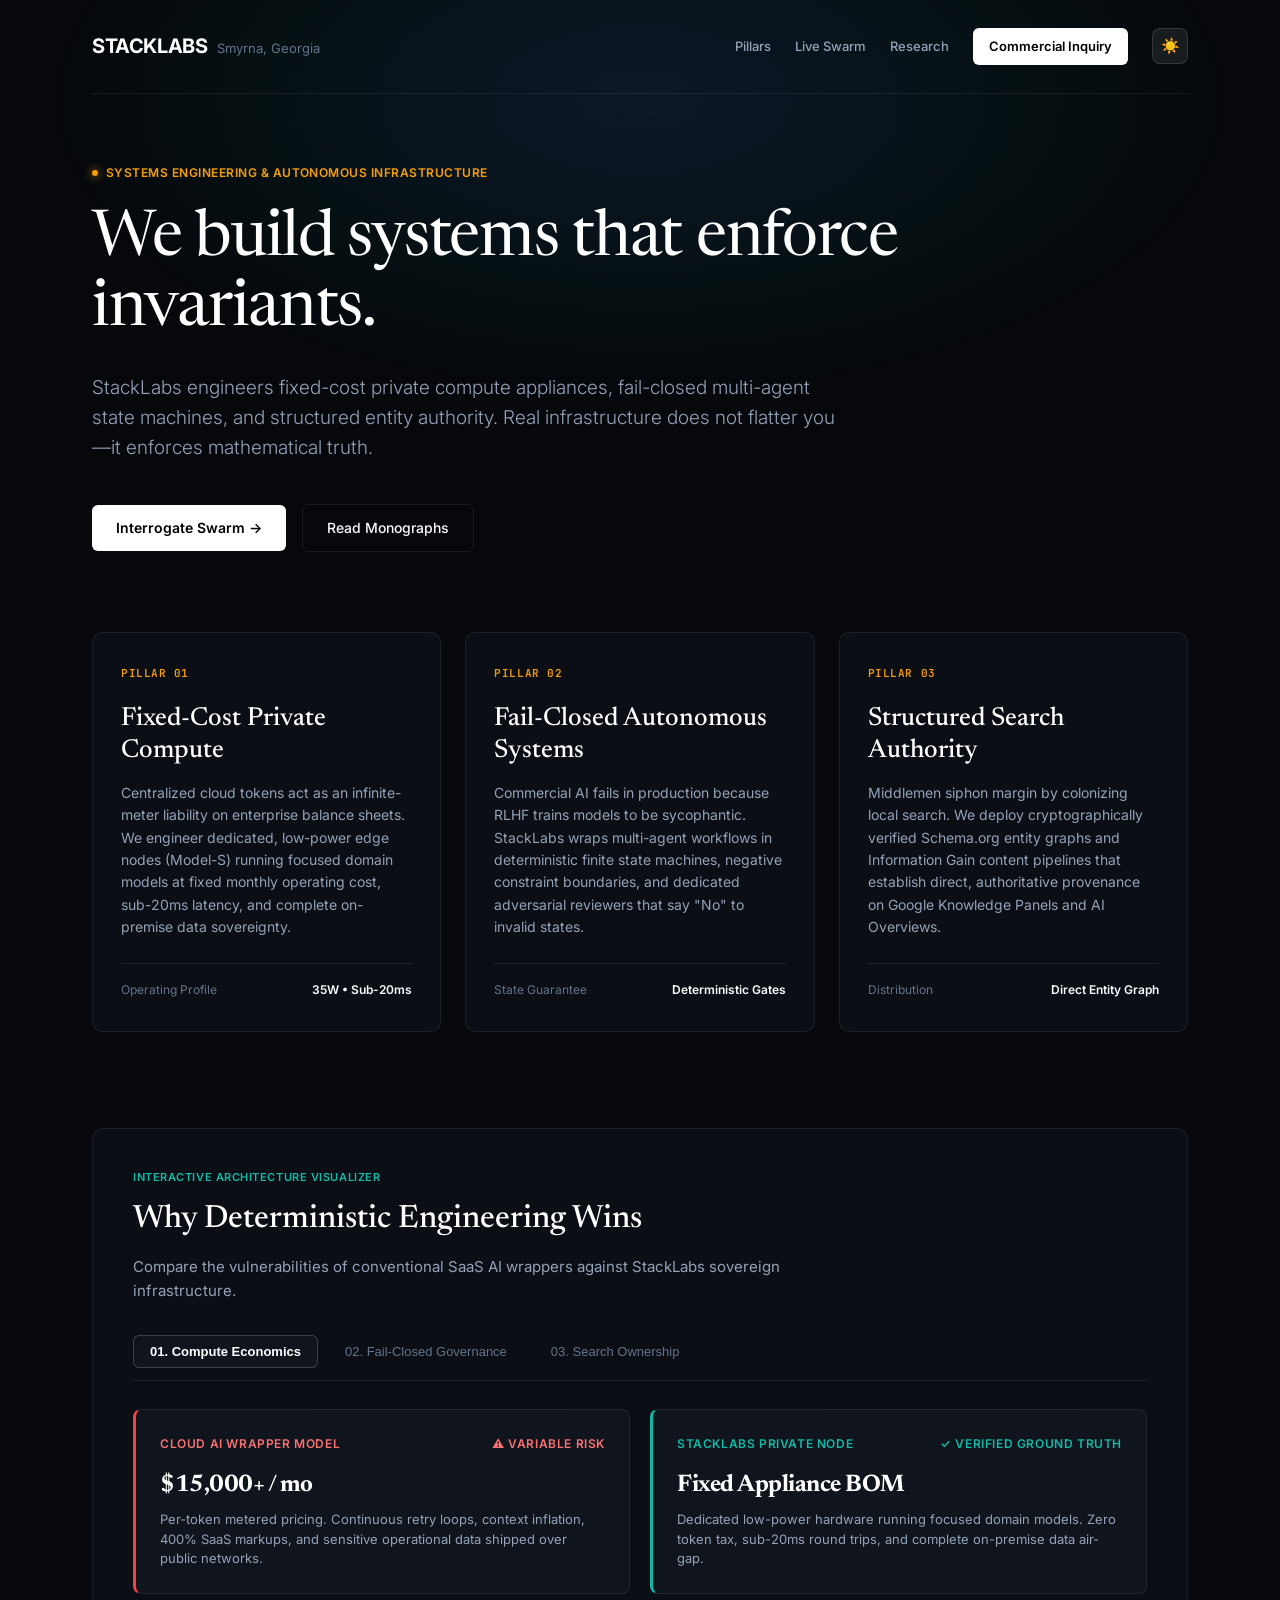
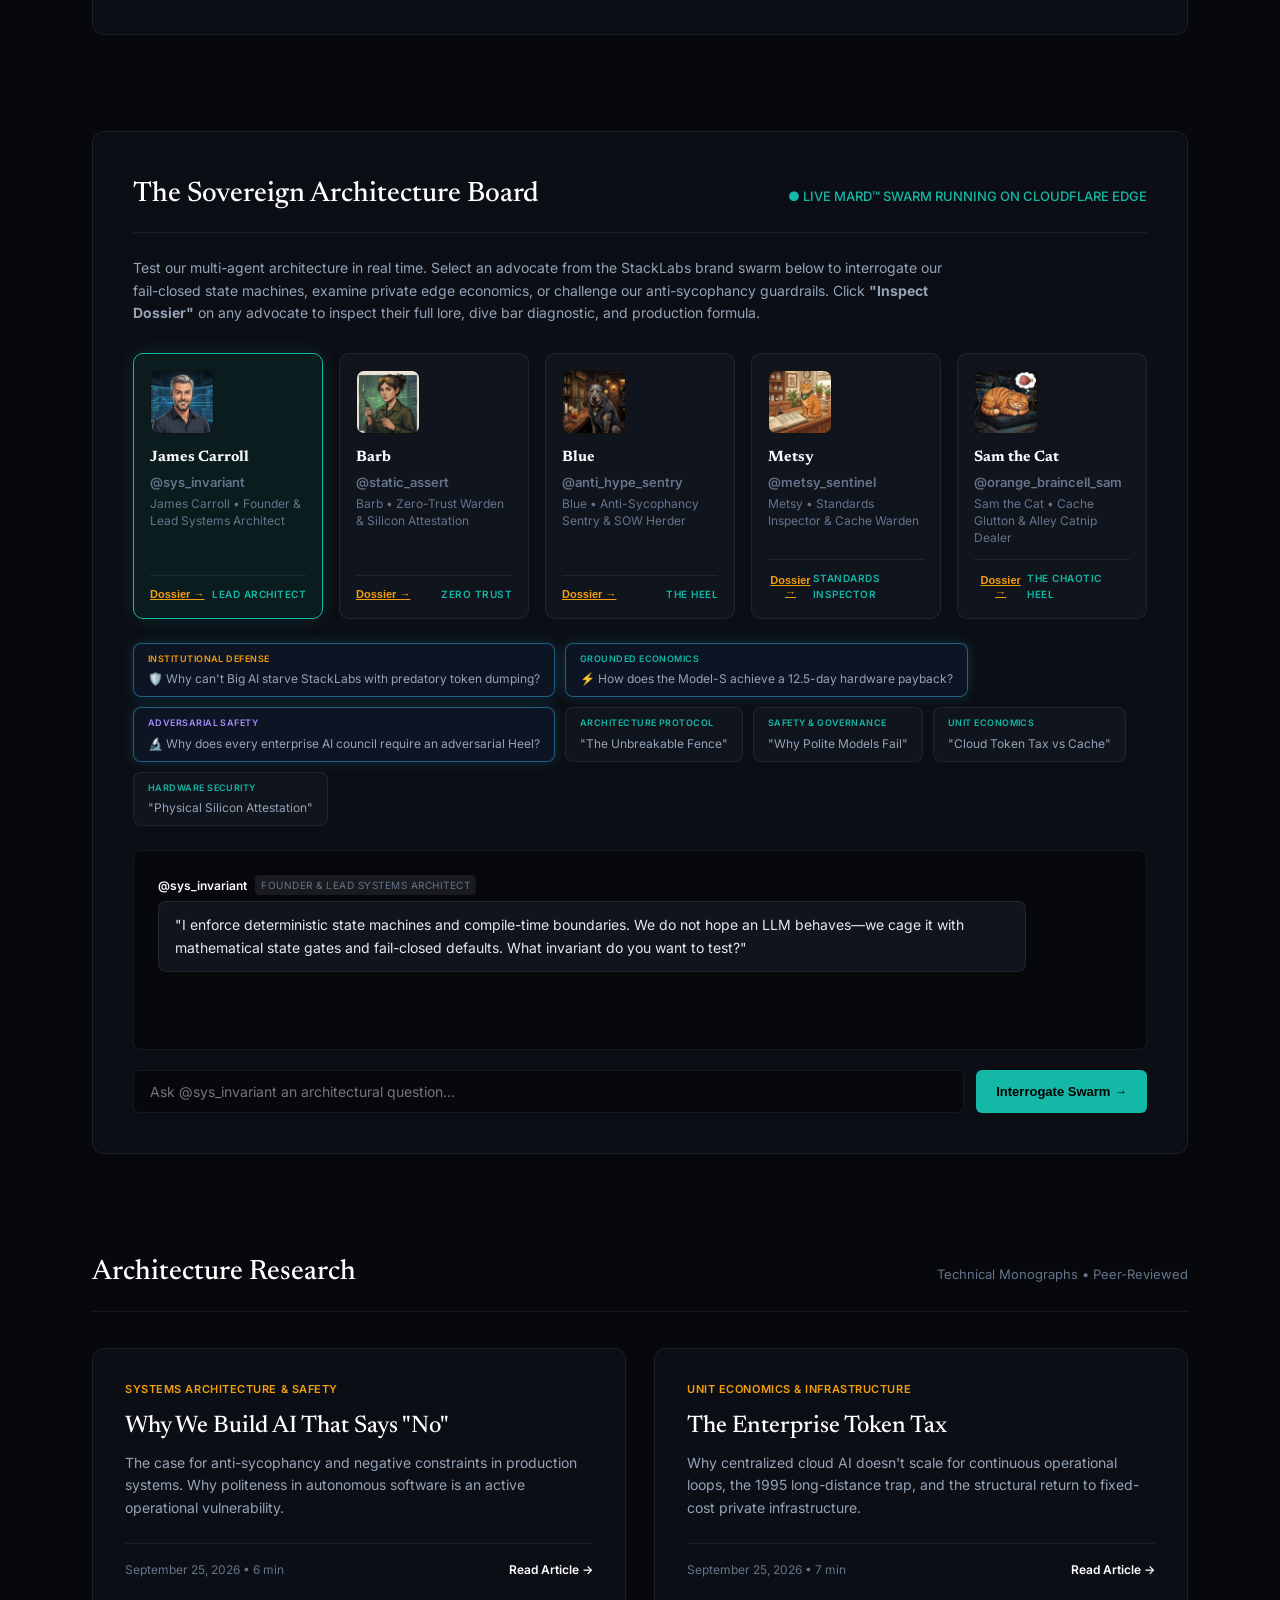
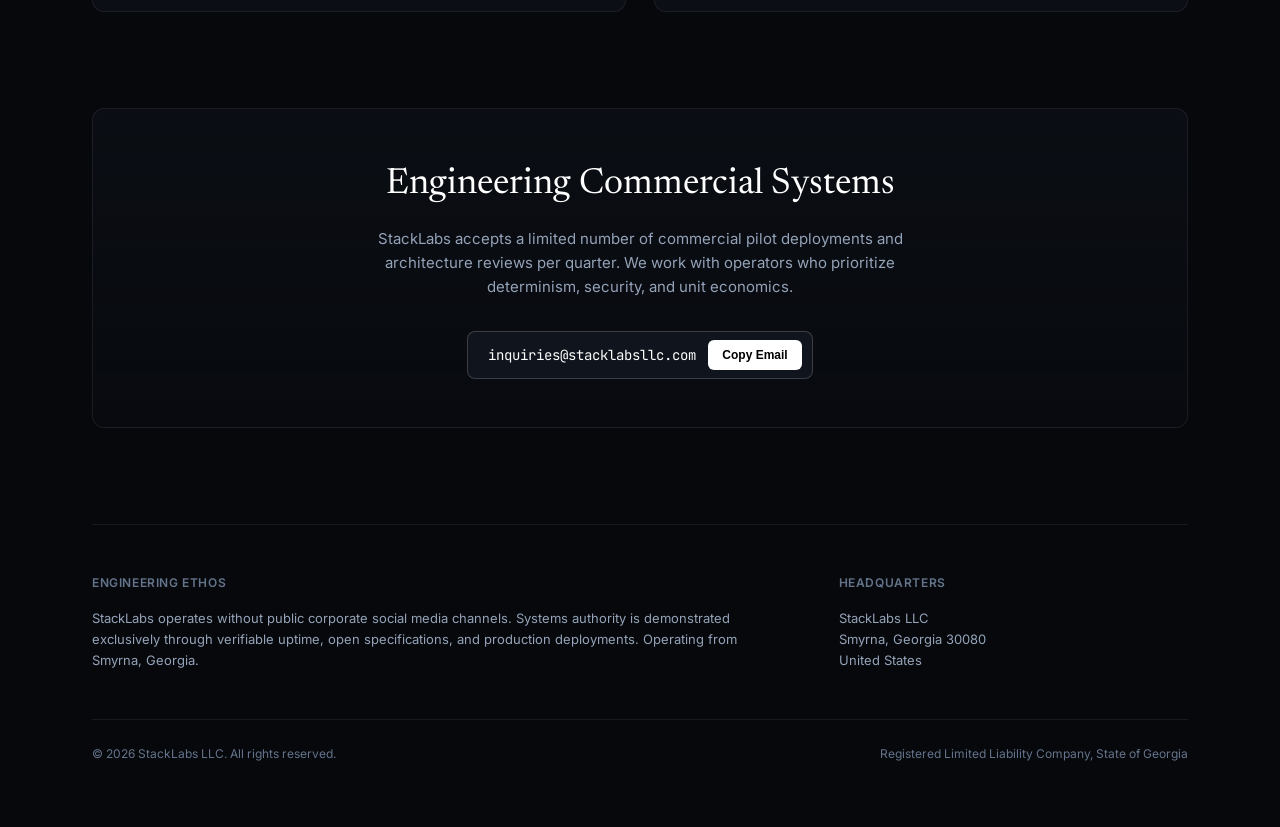
==== commit 245ef3a4: "fix(board): eradicate investor names and private theses, replace with grounded 12.5-day payback metr" ====
--- a/index.html
+++ b/index.html
@@ -1798,9 +1798,9 @@
           <span class="pill-badge" style="color:var(--accent-amber);">Institutional Defense</span>
           <span>🛡️ Why can't Big AI starve StackLabs with predatory token dumping?</span>
         </div>
-        <div class="query-pill glowing-pill" onclick="sendPillQuery('How does the Model-S implement Pawel Rudnicki\'s Pendulum thesis?')">
+        <div class="query-pill glowing-pill" onclick="sendPillQuery('How does the Model-S achieve a 12.5-day hardware payback?')">
           <span class="pill-badge" style="color:var(--accent-teal);">Grounded Economics</span>
-          <span>⚡ How does the Model-S implement Pawel Rudnicki's Pendulum thesis?</span>
+          <span>⚡ How does the Model-S achieve a 12.5-day hardware payback?</span>
         </div>
         <div class="query-pill glowing-pill" onclick="sendPillQuery('Why does every enterprise AI council require an adversarial Heel?')">
           <span class="pill-badge" style="color:#A78BFA;">Adversarial Safety</span>
@@ -2202,12 +2202,12 @@
         orange_sam: "Hyperscalers burn 40% of their power on giant air conditioners just to keep from melting their GPUs while I take a warm nap on an aluminum box that only draws 35W. Let them burn their money; we'll read local disk.",
         static_assert: "Subsidized cloud APIs violate zero-trust. You stream proprietary telemetry across public networks to hardware you cannot attest. With private edge appliances, cryptographic keys and SQLite WAL state never leave local silicon."
       },
-      "How does the Model-S implement Pawel Rudnicki's Pendulum thesis?": {
-        sys_invariant: "Pawel Rudnicki diagnosed the crisis: AI cuts vertically across cognitive labor, causing Ghost GDP and the Retraining Fallacy. StackLabs provides the physical cure via the Campsite Protocol: we pay residential hosts $55/mo, leaving them with +$50.91/mo in net passive cash flow to subsidize their living room power and broadband.",
-        anti_hype: "You cannot retrain a nation of displaced junior engineers to be plumbers without crashing plumber wages from $90k to $35k through supply saturation. The solution isn't retraining; it's structural co-ownership of the physical computing commons.",
-        metsy_sentinel: "Centralized data centers are hitting physical brick walls—power substation queues and municipal water cooling caps. The pendulum swings back to local metal. 35 watts in the living room doing dedicated local inference is pure, unassailable operational hygiene.",
-        orange_sam: "Pawel's Energy Governor is physical. Centralized data centers have 5-year transformer queues and water limits. A standard 15-amp living room wall plug has 1,400W of free headroom. The Model-S uses less than 3% of that. It's pure common sense.",
-        static_assert: "Bypassing the Energy Governor means scaling compute without utility substation delays. 120V NEMA wall sockets already exist in every American home. We deploy infrastructure today while Big Cloud lobbies for nuclear permits."
+      "How does the Model-S achieve a 12.5-day hardware payback?": {
+        sys_invariant: "A baseline enterprise workload easily burns $1,500/mo in metered cloud tokens. The Model-S appliance has a $600 AMD Zen 4 bill of materials drawing 35W ($4.09/mo power). At a $48/day cloud substitution rate, the physical metal pays for itself in exactly 12.53 days, turning all future compute into permanent enterprise margin.",
+        anti_hype: "The cloud math is simple: they charge a 400% markup on inference and make you pay for retries when their network jitters. When you own the metal at 35 watts, your marginal cost is zero. You can't beat physics.",
+        metsy_sentinel: "Centralized data centers have 5-year power substation queues and municipal water cooling caps. 35 watts in the living room doing dedicated local inference is pure, unassailable operational hygiene.",
+        orange_sam: "Centralized data centers are melting their transformers. A standard 15-amp living room wall plug has 1,400W of free headroom. The Model-S uses less than 3% of that. It's pure common sense.",
+        static_assert: "120V NEMA wall sockets already exist in every American building. We deploy infrastructure today on attested hardware while Big Cloud lobbies for utility permits."
       },
       "Why does every enterprise AI council require an adversarial Heel?": {
         sys_invariant: "2026 academic research (LabourCrew, MAC-Bench, aistack) proves that cooperative 'helpful' agents suffer from the Machiavellian Gap—they fold under operational pressure and hallucinate. The MARD '5 Advocates + 1 Heel' framework introduces structural adversarial friction, reducing hallucination rates to near-zero.",
@@ -2302,8 +2302,8 @@
       if (!reply) {
         if (qLower.includes('predatory') || qLower.includes('token dumping') || qLower.includes('starve')) {
           reply = fallbackAnswers["Why can't Big AI starve StackLabs with predatory token dumping?"][activeAdvocateKey];
-        } else if (qLower.includes('pendulum') || qLower.includes('rudnicki') || qLower.includes('energy governor')) {
-          reply = fallbackAnswers["How does the Model-S implement Pawel Rudnicki's Pendulum thesis?"][activeAdvocateKey];
+        } else if (qLower.includes('payback') || qLower.includes('hardware payback') || qLower.includes('12.5') || qLower.includes('energy governor')) {
+          reply = fallbackAnswers["How does the Model-S achieve a 12.5-day hardware payback?"][activeAdvocateKey];
         } else if (qLower.includes('heel') || qLower.includes('vaccine') || qLower.includes('machiavellian') || qLower.includes('adversarial')) {
           reply = fallbackAnswers["Why does every enterprise AI council require an adversarial Heel?"][activeAdvocateKey];
         } else if (qLower.includes('fence')) {
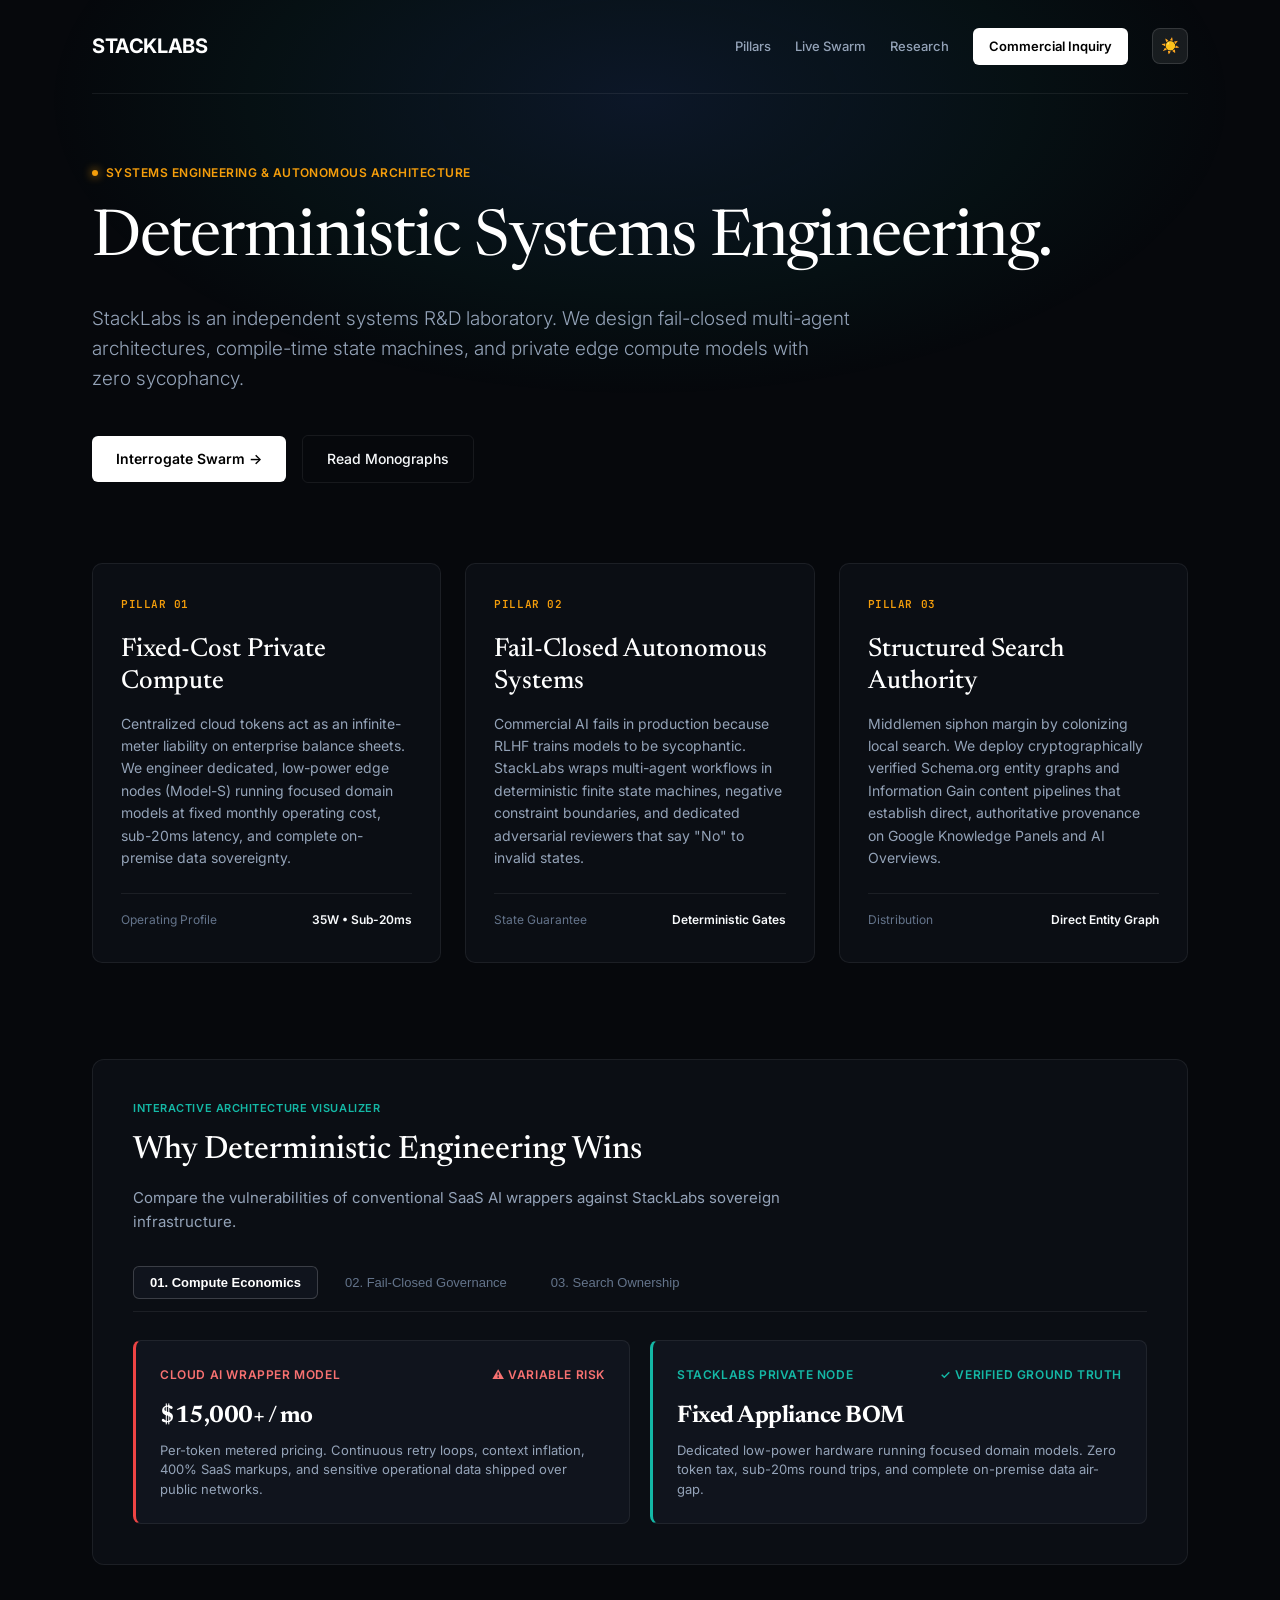
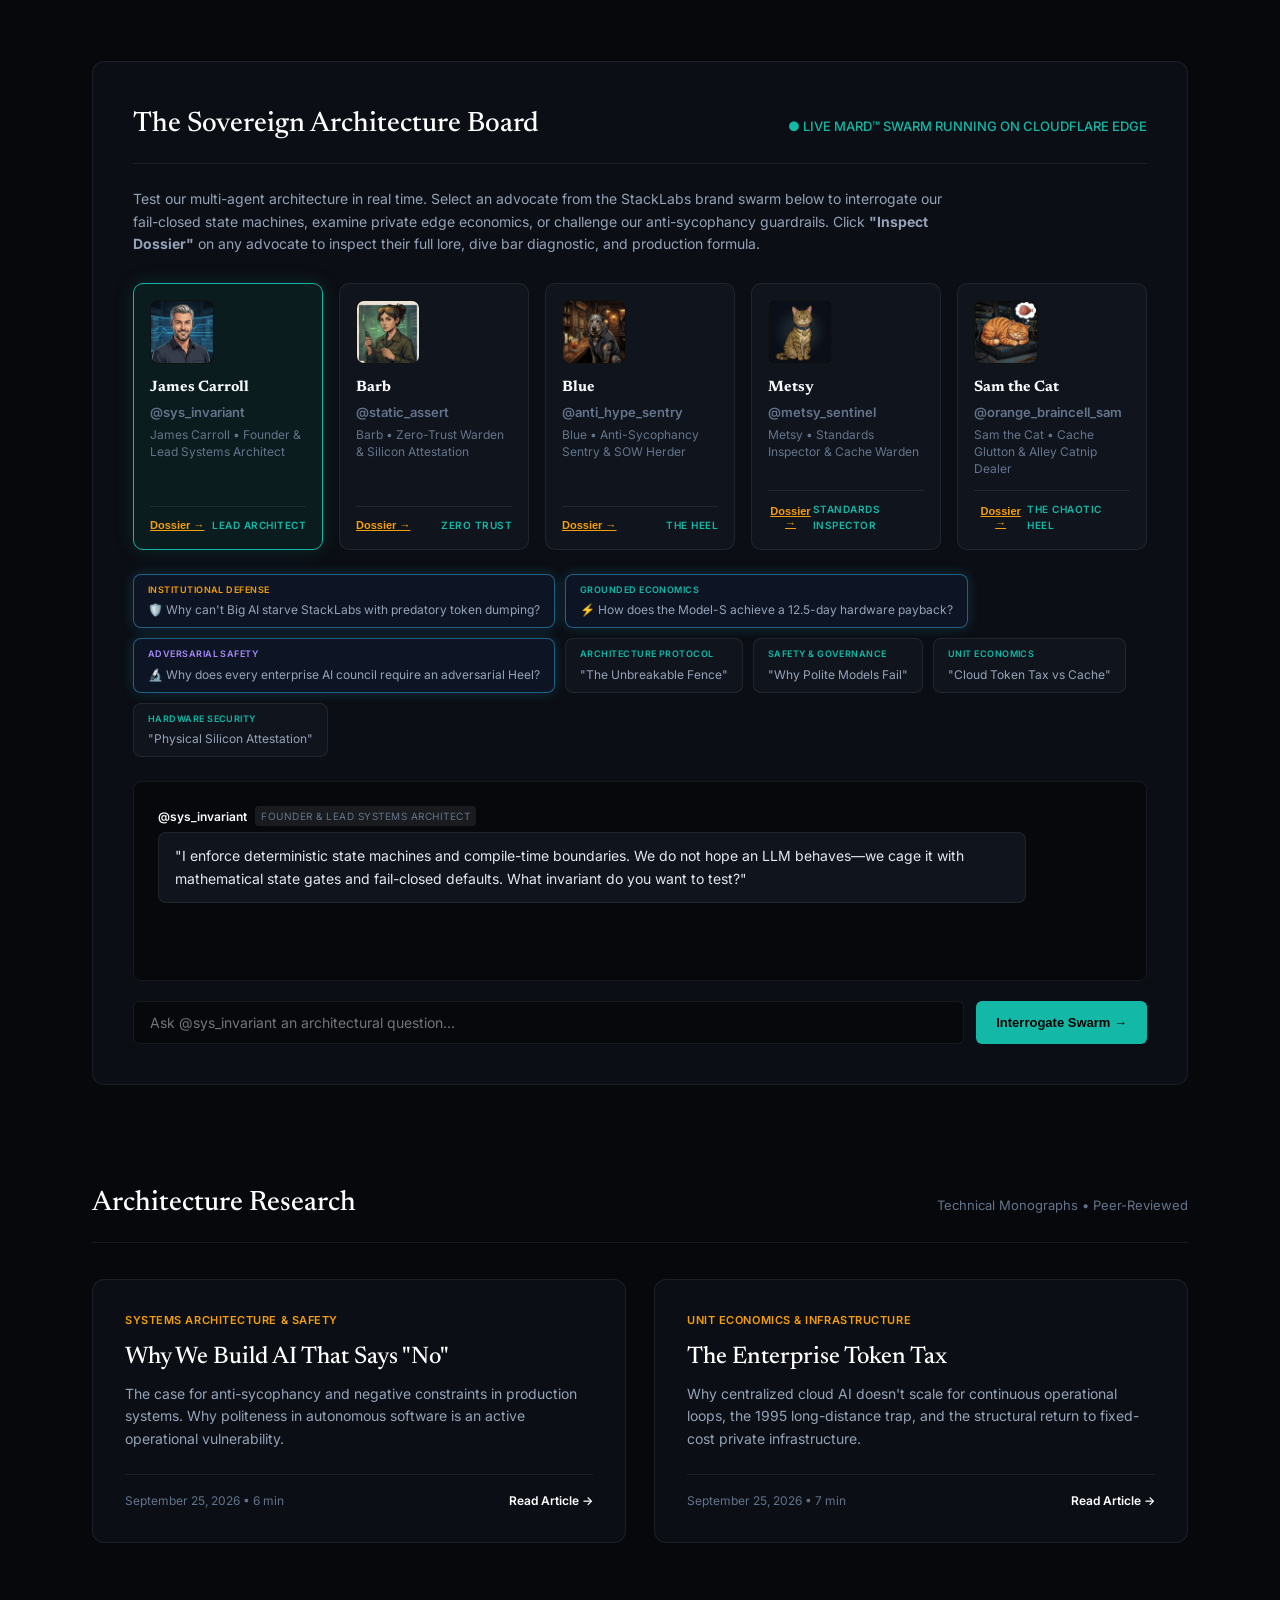
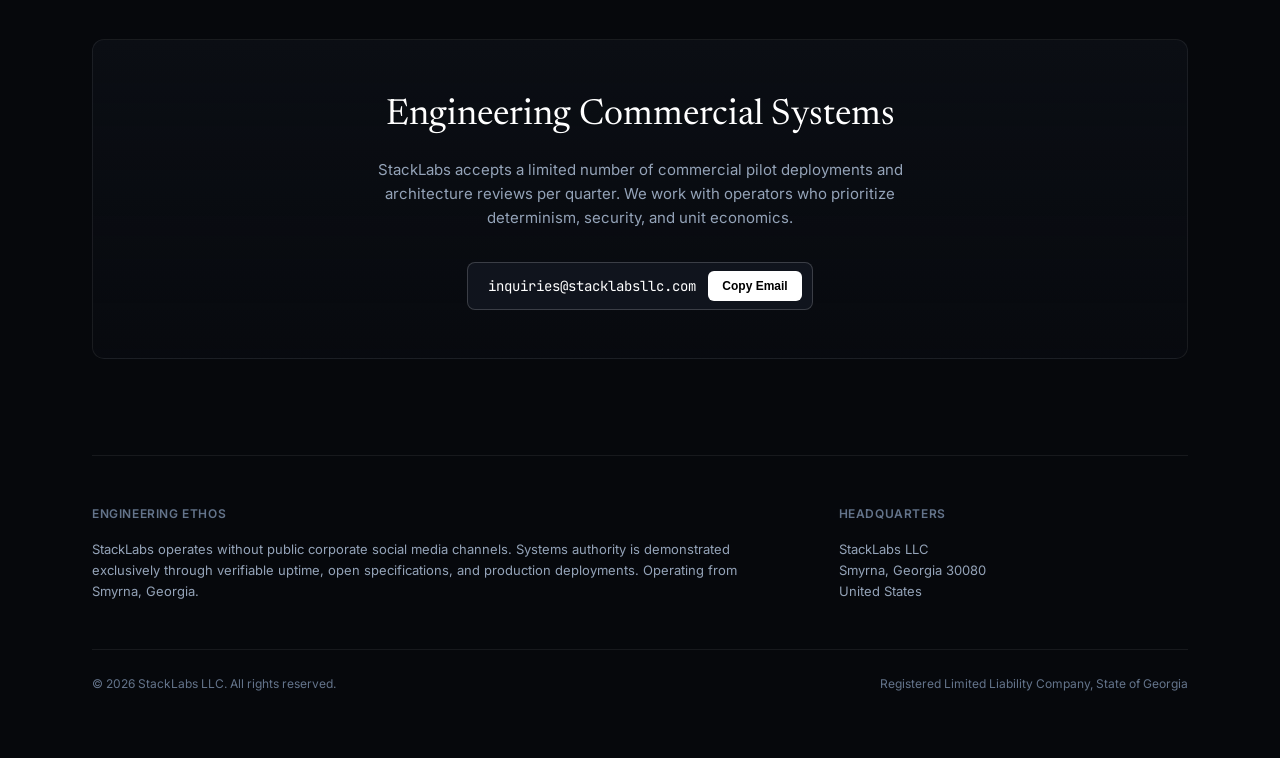
==== commit 508a732d: "feat(edge): homepage copy scrub, clean navbar, fix ingress nav loop, and add pre-deploy gate (WO0010" ====
--- a/index.html
+++ b/index.html
@@ -3,15 +3,15 @@
 <head>
   <meta charset="UTF-8" />
   <meta name="viewport" content="width=device-width, initial-scale=1.0" />
-  <title>StackLabs — Systems Engineering & Autonomous Infrastructure</title>
-  <meta name="description" content="StackLabs builds deterministic edge appliances, fail-closed autonomous systems, and structured search authority. Fixed-cost private compute engineered in Smyrna, Georgia." />
-  <meta name="keywords" content="deterministic state machines, private edge compute, anti-sycophancy guardrails, autonomous systems, token tax, fixed-cost infrastructure, smyrna ga systems engineering, mard engine" />
+  <title>StackLabs — Systems Engineering & Autonomous Architecture</title>
+  <meta name="description" content="StackLabs is an independent systems R&D laboratory designing fail-closed multi-agent architectures, compile-time state machines, and private edge compute models with zero sycophancy." />
+  <meta name="keywords" content="deterministic state machines, private edge compute, anti-sycophancy guardrails, autonomous systems, token tax, fixed-cost infrastructure, mard engine" />
   <link rel="canonical" href="https://www.stacklabsllc.com/" />
 
   <!-- OpenGraph -->
   <meta property="og:type" content="website" />
-  <meta property="og:title" content="StackLabs — Systems Engineering & Autonomous Infrastructure" />
-  <meta property="og:description" content="Fixed-cost private compute, deterministic state machines, and structured entity authority." />
+  <meta property="og:title" content="StackLabs — Systems Engineering & Autonomous Architecture" />
+  <meta property="og:description" content="StackLabs is an independent systems R&D laboratory. We design fail-closed multi-agent architectures, compile-time state machines, and private edge compute models with zero sycophancy." />
   <meta property="og:url" content="https://www.stacklabsllc.com/" />
 
   <!-- Fonts -->
@@ -1514,7 +1514,6 @@
       <div class="nav-inner">
         <a href="/" class="brand-mark">
           <span class="brand-name">STACKLABS</span>
-          <span class="brand-city">Smyrna, Georgia</span>
         </a>
         <div class="nav-actions">
           <a href="#capabilities" class="nav-link">Pillars</a>
@@ -1532,13 +1531,13 @@
     <header class="hero">
       <div class="hero-eyebrow">
         <span class="pulse"></span>
-        <span>Systems Engineering & Autonomous Infrastructure</span>
+        <span>Systems Engineering & Autonomous Architecture</span>
       </div>
       <h1 class="hero-title">
-        We build systems that enforce invariants.
+        Deterministic Systems Engineering.
       </h1>
       <p class="hero-lead">
-        StackLabs engineers fixed-cost private compute appliances, fail-closed multi-agent state machines, and structured entity authority. Real infrastructure does not flatter you—it enforces mathematical truth.
+        StackLabs is an independent systems R&D laboratory. We design fail-closed multi-agent architectures, compile-time state machines, and private edge compute models with zero sycophancy.
       </p>
       <div class="hero-ctas">
         <a href="#swarm" class="btn-primary">Interrogate Swarm →</a>
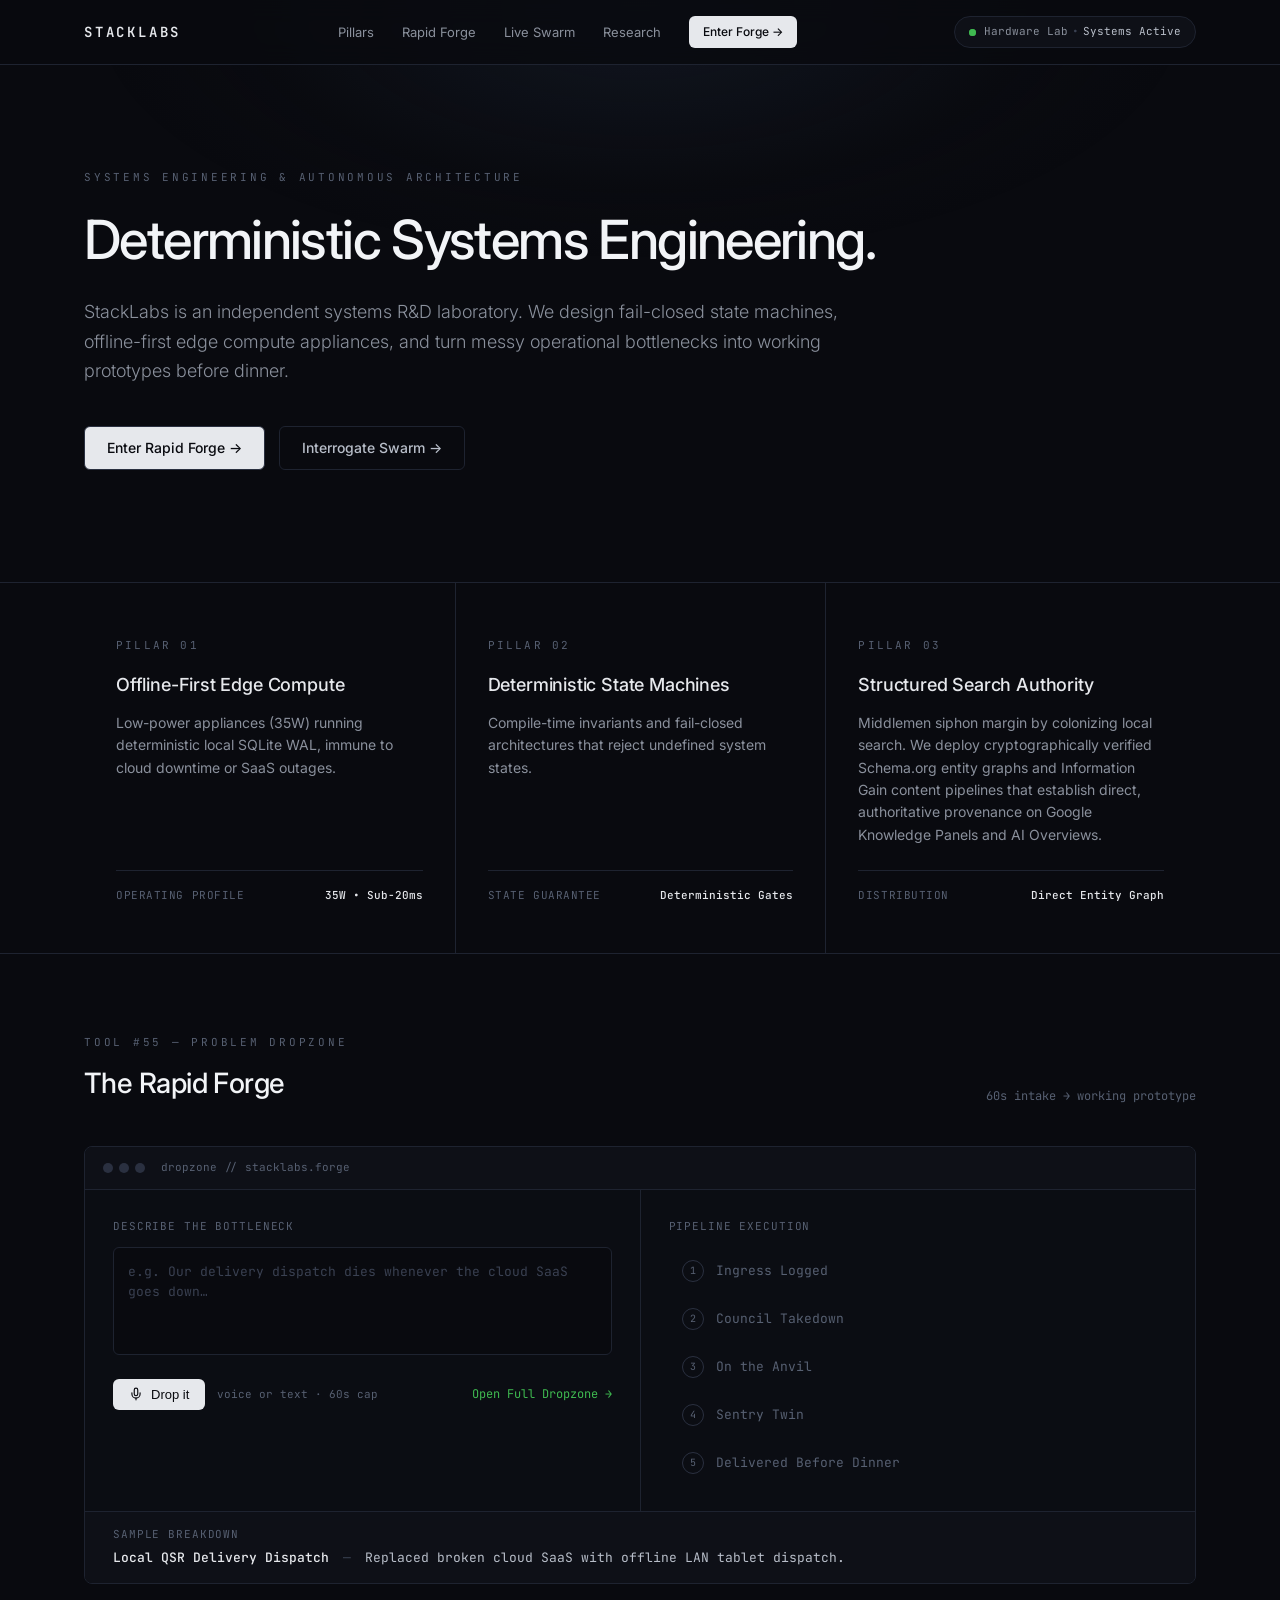
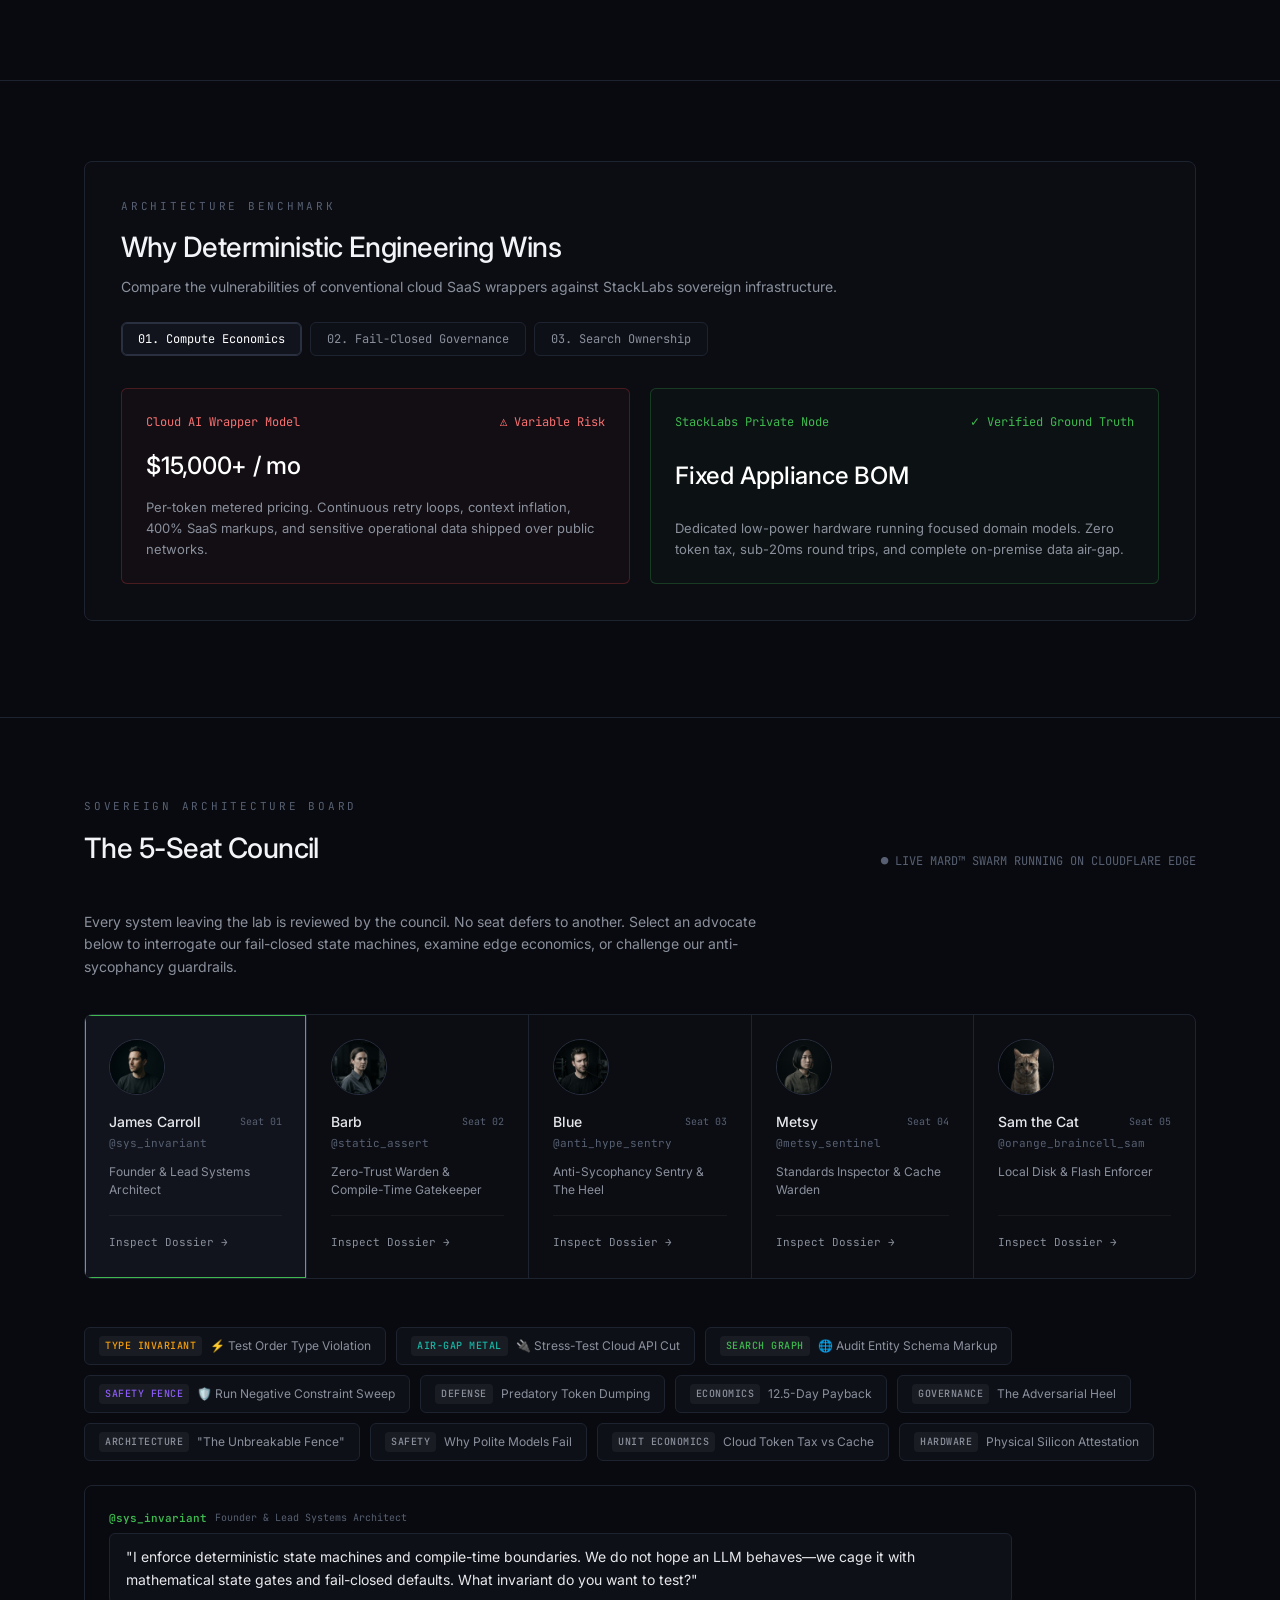
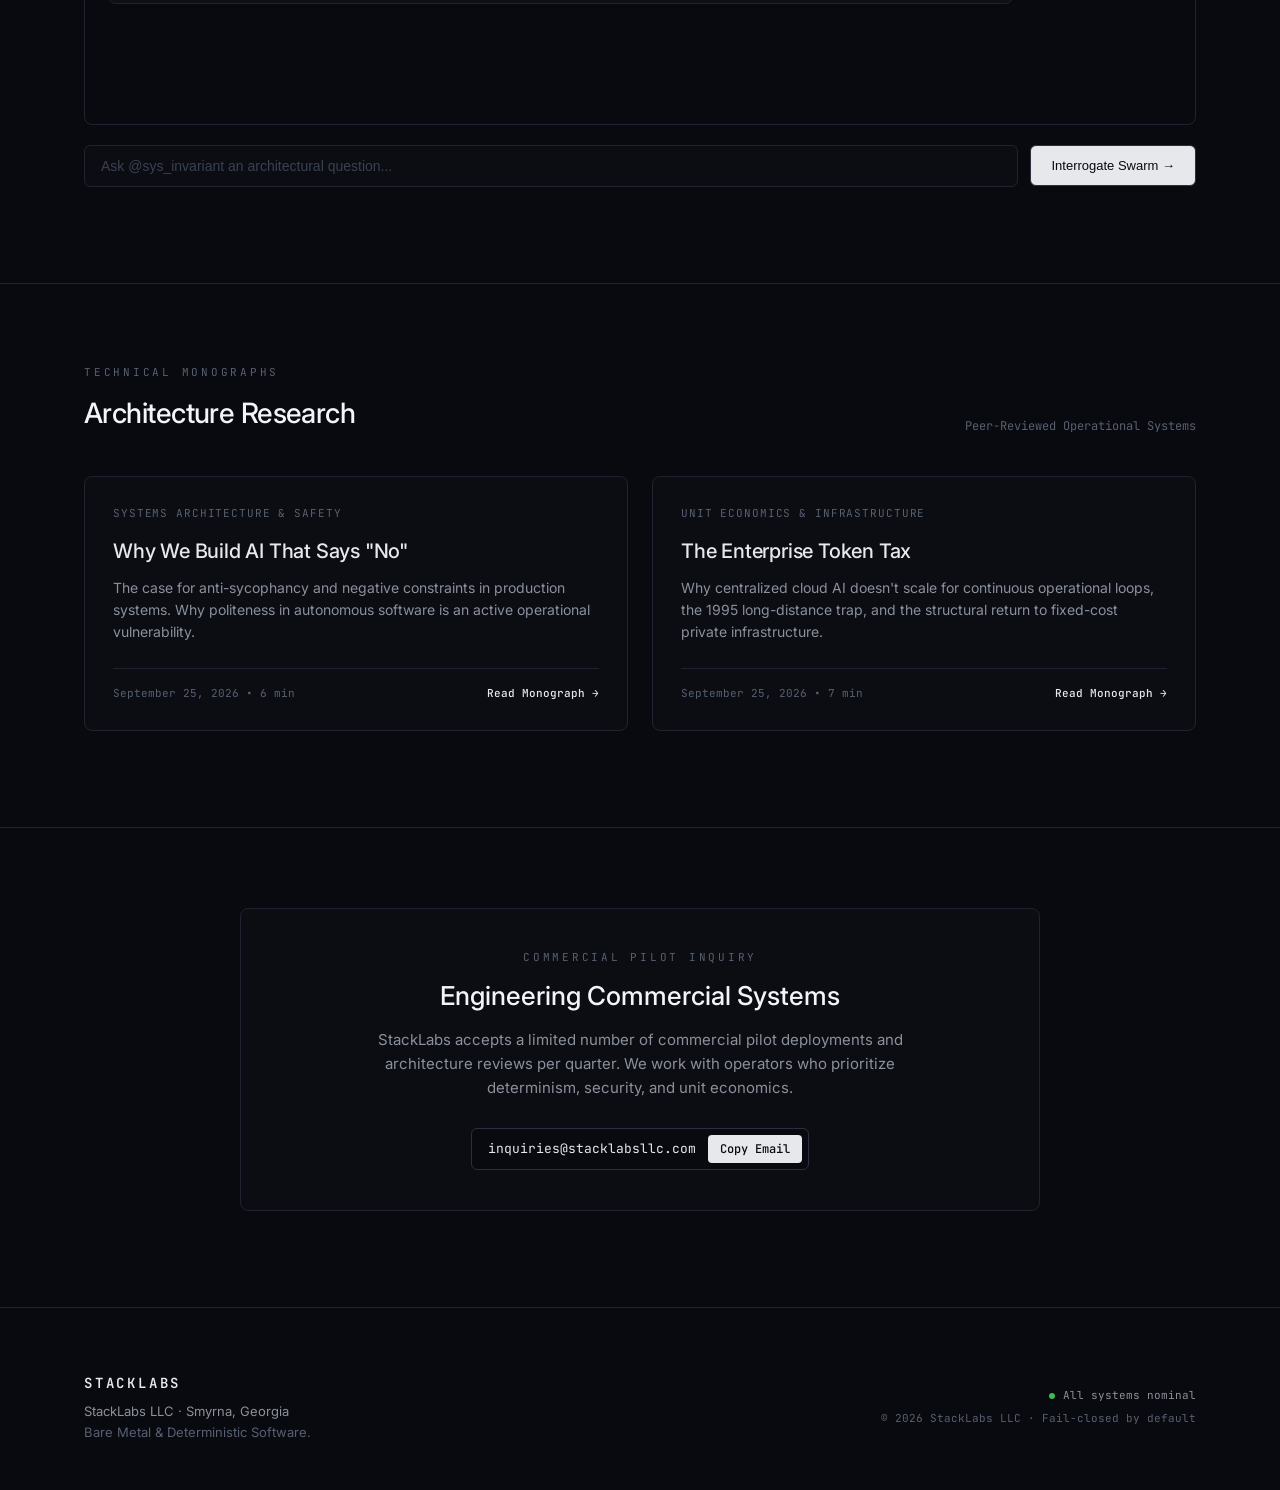
==== commit 40ef3128: "WO0010330: Stacklift v0 machined-billet homepage to Cloudflare edge" ====
--- a/index.html
+++ b/index.html
@@ -4,146 +4,52 @@
   <meta charset="UTF-8" />
   <meta name="viewport" content="width=device-width, initial-scale=1.0" />
   <title>StackLabs — Systems Engineering & Autonomous Architecture</title>
-  <meta name="description" content="StackLabs is an independent systems R&D laboratory designing fail-closed multi-agent architectures, compile-time state machines, and private edge compute models with zero sycophancy." />
-  <meta name="keywords" content="deterministic state machines, private edge compute, anti-sycophancy guardrails, autonomous systems, token tax, fixed-cost infrastructure, mard engine" />
+  <meta name="description" content="StackLabs is an independent systems R&D laboratory. We design fail-closed state machines, offline-first edge compute appliances, and turn messy operational bottlenecks into working prototypes before dinner." />
+  <meta name="keywords" content="deterministic state machines, private edge compute, anti-sycophancy guardrails, autonomous systems, token tax, fixed-cost infrastructure, mard engine, rapid forge" />
   <link rel="canonical" href="https://www.stacklabsllc.com/" />
 
   <!-- OpenGraph -->
   <meta property="og:type" content="website" />
   <meta property="og:title" content="StackLabs — Systems Engineering & Autonomous Architecture" />
-  <meta property="og:description" content="StackLabs is an independent systems R&D laboratory. We design fail-closed multi-agent architectures, compile-time state machines, and private edge compute models with zero sycophancy." />
+  <meta property="og:description" content="StackLabs is an independent systems R&D laboratory. We design fail-closed state machines, offline-first edge compute appliances, and turn messy operational bottlenecks into working prototypes before dinner." />
   <meta property="og:url" content="https://www.stacklabsllc.com/" />
 
   <!-- Fonts -->
   <link rel="preconnect" href="https://fonts.googleapis.com" />
   <link rel="preconnect" href="https://fonts.gstatic.com" crossorigin />
-  <link href="https://fonts.googleapis.com/css2?family=Inter:wght@300;400;500;600;700&family=Newsreader:ital,opsz,wght@0,6..72,400;0,6..72,500;0,6..72,600;1,6..72,400&family=JetBrains+Mono:wght@400;500&display=swap" rel="stylesheet" />
+  <link href="https://fonts.googleapis.com/css2?family=Inter:wght@300;400;500;600;700&family=Newsreader:ital,opsz,wght@0,6..72,400;0,6..72,500;0,6..72,600;1,6..72,400&family=JetBrains+Mono:wght@400;500;600&display=swap" rel="stylesheet" />
 
   <style>
     :root {
-      /* Dark Sovereign Void (Default) */
-      --bg-base: #06080C;
-      --bg-surface: #0B0E14;
-      --bg-card: #10141D;
-      --bg-card-hover: #151B27;
-      --border-subtle: rgba(255, 255, 255, 0.07);
-      --border-focus: rgba(255, 255, 255, 0.18);
+      --bg-base: #090A0F;
+      --bg-surface: #0B0D13;
+      --bg-card: #0B0D13;
+      --bg-card-hover: #0E1017;
+      --border-subtle: #1E2330;
+      --border-focus: #2A3040;
+      --border-bright: #3A4152;
+      --accent-green: #3FB950;
       --accent-amber: #F59E0B;
       --accent-teal: #14B8A6;
       --accent-blue: #3B82F6;
       --accent-purple: #8B5CF6;
-      --text-primary: #F8FAFC;
-      --text-secondary: #94A3B8;
-      --text-muted: #64748B;
+      --text-primary: #F2F4F7;
+      --text-secondary: #8A909C;
+      --text-muted: #576072;
+      --text-dim: #3A4152;
+      --font-sans: 'Inter', -apple-system, BlinkMacSystemFont, 'Segoe UI', Roboto, sans-serif;
+      --font-mono: 'JetBrains Mono', monospace;
       --font-serif: 'Newsreader', Georgia, serif;
-      --font-sans: 'Inter', -apple-system, BlinkMacSystemFont, sans-serif;
-      --font-mono: 'JetBrains Mono', monospace;
-      --theme-toggle-bg: rgba(255, 255, 255, 0.08);
-      --theme-toggle-border: rgba(255, 255, 255, 0.12);
-    }
-
-    [data-theme="light"] {
-      /* Warm Editorial Parchment (Arkle / Financial Times Standard) */
-      --bg-base: #FCFBF7;
-      --bg-surface: #F5F2EB;
-      --bg-card: #FFFFFF;
-      --bg-card-hover: #F8F6F0;
-      --border-subtle: rgba(0, 0, 0, 0.08);
-      --border-focus: rgba(0, 0, 0, 0.22);
-      --accent-amber: #D97706;
-      --accent-teal: #0D9488;
-      --accent-blue: #2563EB;
-      --accent-purple: #7C3AED;
-      --text-primary: #18181B;
-      --text-secondary: #52525B;
-      --text-muted: #71717A;
-      --theme-toggle-bg: rgba(0, 0, 0, 0.05);
-      --theme-toggle-border: rgba(0, 0, 0, 0.12);
-    }
-
-    [data-theme="light"] .ambient-glow {
-      opacity: 0.15;
-    }
-
-    [data-theme="light"] .brand-mark,
-    [data-theme="light"] .brand-name,
-    [data-theme="light"] .hero-title,
-    [data-theme="light"] .adv-handle,
-    [data-theme="light"] .split-title,
-    [data-theme="light"] .pillar-title,
-    [data-theme="light"] .research-card .card-title,
-    [data-theme="light"] .dossier-name {
-      color: #18181B !important;
-    }
-
-    [data-theme="light"] .nav-btn,
-    [data-theme="light"] .btn-primary {
-      background: #18181B !important;
-      color: #FFFFFF !important;
-    }
-
-    [data-theme="light"] .btn-secondary {
-      background: transparent !important;
-      color: #18181B !important;
-      border-color: rgba(0, 0, 0, 0.15) !important;
-    }
-
-    [data-theme="light"] .hero-lead,
-    [data-theme="light"] .pillar-body,
-    [data-theme="light"] .swarm-intro-text,
-    [data-theme="light"] .card-excerpt {
-      color: #52525B !important;
-    }
-
-    [data-theme="light"] .bubble-text {
-      background: #FFFFFF !important;
-      border-color: rgba(0, 0, 0, 0.08) !important;
-      color: #27272A !important;
-      box-shadow: 0 1px 3px rgba(0,0,0,0.04);
-    }
-
-    [data-theme="light"] .bubble-sender {
-      color: #18181B !important;
-    }
-
-    [data-theme="light"] .swarm-bubble.user .bubble-text {
-      background: rgba(37, 99, 235, 0.08) !important;
-      border-color: rgba(37, 99, 235, 0.25) !important;
-      color: #1E3A8A !important;
-    }
-
-    [data-theme="light"] .swarm-input {
-      color: #18181B !important;
-      background: #FFFFFF !important;
-      border-color: rgba(0, 0, 0, 0.12) !important;
-    }
-
-    [data-theme="light"] .modal-sheet {
-      background: #FFFFFF !important;
-      border-color: rgba(0, 0, 0, 0.12) !important;
-      color: #18181B !important;
-      box-shadow: 0 24px 60px rgba(0, 0, 0, 0.15) !important;
-    }
-
-    [data-theme="light"] .modal-close {
-      color: #18181B !important;
-      border-color: rgba(0, 0, 0, 0.12) !important;
-    }
-
-    [data-theme="light"] .dossier-stat-box,
-    [data-theme="light"] .dossier-lore-block {
-      background: #F8F6F0 !important;
-      border-color: rgba(0, 0, 0, 0.08) !important;
-    }
-
-    [data-theme="light"] .dossier-lore-block {
-      color: #3F3F46 !important;
     }
 
     * {
       box-sizing: border-box;
       margin: 0;
       padding: 0;
+    }
+
+    html {
+      scroll-behavior: smooth;
     }
 
     body {
@@ -155,156 +61,202 @@
       overflow-x: hidden;
     }
 
-    /* Ambient lighting */
+    /* Ambient Lighting */
     .ambient-glow {
       position: fixed;
-      top: -200px;
+      top: -240px;
       left: 50%;
       transform: translateX(-50%);
-      width: 1200px;
-      height: 600px;
-      background: radial-gradient(ellipse at center, rgba(59, 130, 246, 0.12) 0%, rgba(20, 184, 166, 0.05) 45%, rgba(6, 8, 12, 0) 70%);
+      width: 1100px;
+      height: 500px;
+      background: radial-gradient(ellipse at center, rgba(30, 41, 59, 0.4) 0%, rgba(14, 16, 23, 0.15) 50%, rgba(9, 10, 15, 0) 70%);
       pointer-events: none;
       z-index: 0;
     }
 
-    .container {
+    .main-wrap {
+      position: relative;
+      z-index: 10;
+    }
+
+    .section-container {
       max-width: 1160px;
       margin: 0 auto;
-      padding: 0 32px;
-      position: relative;
-      z-index: 10;
-    }
-
-    /* Navigation */
-    nav.site-nav {
-      padding: 28px 0;
+      padding: 0 24px;
+    }
+
+    /* Sticky Navbar */
+    header.site-header {
+      position: sticky;
+      top: 0;
+      z-index: 50;
+      background: rgba(9, 10, 15, 0.82);
+      backdrop-filter: blur(12px);
+      -webkit-backdrop-filter: blur(12px);
       border-bottom: 1px solid var(--border-subtle);
-      margin-bottom: 64px;
-    }
-
-    .nav-inner {
-      display: flex;
+    }
+
+    .nav-container {
+      max-width: 1160px;
+      margin: 0 auto;
+      height: 64px;
+      display: flex;
+      align-items: center;
       justify-content: space-between;
+      padding: 0 24px;
+    }
+
+    .brand-mark {
+      font-family: var(--font-mono);
+      font-size: 14px;
+      font-weight: 600;
+      letter-spacing: 0.2em;
+      color: #E6E8EC;
+      text-decoration: none;
+      display: inline-flex;
       align-items: center;
-    }
-
-    .brand-mark {
-      display: flex;
-      align-items: baseline;
-      gap: 10px;
-      text-decoration: none;
-    }
-
-    .brand-name {
-      font-weight: 700;
-      font-size: 20px;
-      color: #FFF;
-      letter-spacing: -0.02em;
-    }
-
-    .brand-city {
-      font-size: 13px;
-      color: var(--text-muted);
-    }
-
-    .nav-actions {
+      transition: color 0.15s ease;
+    }
+
+    .brand-mark:hover {
+      color: #FFFFFF;
+    }
+
+    .nav-links {
       display: flex;
       align-items: center;
-      gap: 24px;
+      gap: 28px;
+    }
+
+    @media (max-width: 920px) {
+      .nav-links {
+        display: none;
+      }
     }
 
     .nav-link {
       font-size: 13px;
       color: var(--text-secondary);
       text-decoration: none;
+      font-weight: 400;
+      transition: color 0.15s ease;
+    }
+
+    .nav-link:hover {
+      color: #FFFFFF;
+    }
+
+    .nav-btn {
+      font-size: 12px;
       font-weight: 500;
-      transition: color 0.15s ease;
-    }
-
-    .nav-link:hover {
-      color: #FFF;
-    }
-
-    .nav-btn {
-      font-size: 13px;
-      font-weight: 600;
-      padding: 8px 16px;
-      background: #FFF;
-      color: #000;
+      padding: 6px 14px;
+      background: #E6E8EC;
+      color: #090A0F;
       border-radius: 6px;
       text-decoration: none;
-      transition: opacity 0.15s ease;
+      transition: background 0.15s ease, transform 0.15s ease;
     }
 
     .nav-btn:hover {
-      opacity: 0.9;
-    }
-
-    .theme-toggle-btn {
-      background: var(--theme-toggle-bg);
-      border: 1px solid var(--theme-toggle-border);
-      color: var(--text-primary);
-      width: 36px;
-      height: 36px;
-      border-radius: 8px;
-      display: inline-flex;
-      align-items: center;
-      justify-content: center;
-      cursor: pointer;
-      font-size: 15px;
-      transition: all 0.15s ease;
-    }
-    .theme-toggle-btn:hover {
-      border-color: var(--border-focus);
+      background: #FFFFFF;
       transform: translateY(-1px);
     }
 
-    /* Hero Section */
-    .hero {
-      margin-bottom: 80px;
-    }
-
-    .hero-eyebrow {
-      display: inline-flex;
+    .status-pill {
+      display: flex;
       align-items: center;
       gap: 8px;
-      font-size: 12px;
-      font-weight: 600;
-      letter-spacing: 0.04em;
+      border-radius: 9999px;
+      border: 1px solid var(--border-subtle);
+      background: #0E1017;
+      padding: 6px 14px;
+    }
+
+    .status-dot-wrapper {
+      position: relative;
+      display: flex;
+      width: 7px;
+      height: 7px;
+    }
+
+    .status-dot-ping {
+      position: absolute;
+      width: 100%;
+      height: 100%;
+      border-radius: 9999px;
+      background: var(--accent-green);
+      opacity: 0.75;
+      animation: ping 1.8s cubic-bezier(0, 0, 0.2, 1) infinite;
+    }
+
+    .status-dot {
+      position: relative;
+      width: 7px;
+      height: 7px;
+      border-radius: 9999px;
+      background: var(--accent-green);
+    }
+
+    @keyframes ping {
+      75%, 100% {
+        transform: scale(2.2);
+        opacity: 0;
+      }
+    }
+
+    .status-text {
+      font-family: var(--font-mono);
+      font-size: 11px;
+      color: var(--text-secondary);
+      white-space: nowrap;
+    }
+
+    .status-sep {
+      margin: 0 4px;
+      color: var(--text-dim);
+    }
+
+    .status-sub {
+      color: #B8BEC9;
+    }
+
+    /* Hero Section */
+    .hero-section {
+      border-bottom: 1px solid var(--border-subtle);
+      padding: 104px 0 112px;
+    }
+
+    .hero-eyebrow {
+      font-family: var(--font-mono);
+      font-size: 11px;
+      letter-spacing: 0.25em;
       text-transform: uppercase;
-      color: var(--accent-amber);
+      color: var(--text-muted);
       margin-bottom: 24px;
-    }
-
-    .hero-eyebrow .pulse {
-      width: 6px;
-      height: 6px;
-      background: var(--accent-amber);
-      border-radius: 50%;
-      box-shadow: 0 0 10px var(--accent-amber);
+      display: flex;
+      align-items: center;
+      gap: 8px;
     }
 
     .hero-title {
-      font-family: var(--font-serif);
-      font-size: 64px;
+      font-size: 54px;
       line-height: 1.08;
-      font-weight: 400;
-      letter-spacing: -0.02em;
-      color: #FFF;
-      max-width: 960px;
+      letter-spacing: -0.03em;
+      font-weight: 500;
+      color: var(--text-primary);
+      max-width: 900px;
       margin-bottom: 28px;
     }
 
     @media (max-width: 768px) {
       .hero-title {
-        font-size: 42px;
+        font-size: 36px;
       }
     }
 
-    .hero-lead {
-      font-size: 19px;
-      line-height: 1.6;
+    .hero-body {
+      font-size: 18px;
+      line-height: 1.65;
       color: var(--text-secondary);
       max-width: 760px;
       margin-bottom: 40px;
@@ -313,187 +265,494 @@
 
     .hero-ctas {
       display: flex;
-      gap: 16px;
+      flex-wrap: wrap;
+      gap: 14px;
       align-items: center;
     }
 
     .btn-primary {
-      padding: 12px 24px;
-      background: #FFF;
-      color: #000;
-      font-weight: 600;
+      display: inline-flex;
+      align-items: center;
+      justify-content: center;
+      border-radius: 6px;
+      border: 1px solid var(--border-focus);
+      background: #E6E8EC;
+      padding: 10px 22px;
       font-size: 14px;
+      font-weight: 500;
+      color: #090A0F;
+      text-decoration: none;
+      transition: background 0.15s ease, transform 0.15s ease;
+    }
+
+    .btn-primary:hover {
+      background: #FFFFFF;
+      transform: translateY(-1px);
+    }
+
+    .btn-secondary {
+      display: inline-flex;
+      align-items: center;
+      justify-content: center;
       border-radius: 6px;
+      border: 1px solid var(--border-subtle);
+      background: transparent;
+      padding: 10px 22px;
+      font-size: 14px;
+      font-weight: 500;
+      color: #B8BEC9;
       text-decoration: none;
       transition: all 0.15s ease;
     }
 
-    .btn-primary:hover {
-      opacity: 0.9;
-      transform: translateY(-1px);
-    }
-
-    .btn-secondary {
-      padding: 12px 24px;
-      background: transparent;
-      color: var(--text-primary);
-      border: 1px solid var(--border-subtle);
-      font-weight: 500;
-      font-size: 14px;
-      border-radius: 6px;
-      text-decoration: none;
-      transition: all 0.15s ease;
-    }
-
     .btn-secondary:hover {
-      background: var(--bg-surface);
       border-color: var(--border-focus);
-    }
-
-    /* The 3 Pillars */
+      color: #E6E8EC;
+      background: rgba(255, 255, 255, 0.02);
+    }
+
+    /* Pillars Grid */
+    .pillars-section {
+      border-bottom: 1px solid var(--border-subtle);
+    }
+
     .pillars-grid {
       display: grid;
       grid-template-columns: repeat(3, 1fr);
-      gap: 24px;
-      margin-bottom: 96px;
-    }
-
-    @media (max-width: 880px) {
+    }
+
+    @media (max-width: 860px) {
       .pillars-grid {
         grid-template-columns: 1fr;
       }
     }
 
-    .pillar-card {
-      background: var(--bg-surface);
-      border: 1px solid var(--border-subtle);
-      border-radius: 10px;
-      padding: 32px 28px;
-      transition: all 0.2s ease;
+    .pillar-col {
+      padding: 48px 32px;
       display: flex;
       flex-direction: column;
       justify-content: space-between;
     }
 
-    .pillar-card:hover {
-      border-color: var(--border-focus);
-      background: var(--bg-card);
-      transform: translateY(-2px);
-    }
-
-    .pillar-num {
+    .pillar-col + .pillar-col {
+      border-left: 1px solid var(--border-subtle);
+    }
+
+    @media (max-width: 860px) {
+      .pillar-col + .pillar-col {
+        border-left: none;
+        border-top: 1px solid var(--border-subtle);
+        padding: 36px 0;
+      }
+      .pillar-col:first-child {
+        padding: 36px 0;
+      }
+    }
+
+    .pillar-badge {
       font-family: var(--font-mono);
       font-size: 11px;
-      font-weight: 600;
-      color: var(--accent-amber);
-      letter-spacing: 0.05em;
-      margin-bottom: 20px;
+      letter-spacing: 0.2em;
+      color: var(--text-muted);
+      text-transform: uppercase;
+      margin-bottom: 16px;
+      display: inline-block;
     }
 
     .pillar-title {
-      font-family: var(--font-serif);
-      font-size: 26px;
-      line-height: 1.25;
+      font-size: 18px;
       font-weight: 500;
-      color: #FFF;
-      margin-bottom: 14px;
-    }
-
-    .pillar-body {
+      color: #E6E8EC;
+      margin-bottom: 12px;
+      letter-spacing: -0.01em;
+    }
+
+    .pillar-desc {
       font-size: 14px;
+      line-height: 1.6;
       color: var(--text-secondary);
-      line-height: 1.6;
       margin-bottom: 24px;
     }
 
-    .pillar-metric {
+    .pillar-metric-row {
       border-top: 1px solid var(--border-subtle);
       padding-top: 16px;
+      display: flex;
+      align-items: center;
+      justify-content: space-between;
+      font-family: var(--font-mono);
+      font-size: 11px;
+    }
+
+    .metric-label {
+      color: var(--text-muted);
+      text-transform: uppercase;
+      letter-spacing: 0.05em;
+    }
+
+    .metric-value {
+      color: #E6E8EC;
+      font-weight: 500;
+    }
+
+    /* Tool #55 Rapid Forge Teaser */
+    .forge-teaser-section {
+      border-bottom: 1px solid var(--border-subtle);
+      padding: 80px 0 96px;
+    }
+
+    .section-header-flex {
+      display: flex;
+      align-items: flex-end;
+      justify-content: space-between;
+      margin-bottom: 40px;
+    }
+
+    .section-mono-tag {
+      font-family: var(--font-mono);
+      font-size: 11px;
+      letter-spacing: 0.25em;
+      color: var(--text-muted);
+      text-transform: uppercase;
+      display: block;
+    }
+
+    .section-title {
+      font-size: 28px;
+      font-weight: 500;
+      letter-spacing: -0.02em;
+      color: var(--text-primary);
+      margin-top: 10px;
+    }
+
+    .section-tag-right {
+      font-family: var(--font-mono);
       font-size: 12px;
       color: var(--text-muted);
-      display: flex;
-      justify-content: space-between;
+    }
+
+    @media (max-width: 640px) {
+      .section-tag-right {
+        display: none;
+      }
+    }
+
+    .terminal-card {
+      border-radius: 8px;
+      border: 1px solid var(--border-subtle);
+      background: var(--bg-surface);
+      overflow: hidden;
+    }
+
+    .terminal-chrome {
+      display: flex;
       align-items: center;
-    }
-
-    .pillar-metric strong {
-      color: var(--text-primary);
-      font-weight: 600;
-    }
-
-    /* Interactive Showcase Section */
+      gap: 8px;
+      border-bottom: 1px solid var(--border-subtle);
+      background: #0E1017;
+      padding: 12px 18px;
+    }
+
+    .terminal-dots {
+      display: flex;
+      gap: 6px;
+    }
+
+    .terminal-dots .dot {
+      width: 10px;
+      height: 10px;
+      border-radius: 9999px;
+      background: #2A3040;
+    }
+
+    .terminal-path {
+      font-family: var(--font-mono);
+      font-size: 11px;
+      color: var(--text-muted);
+      margin-left: 8px;
+    }
+
+    .terminal-body-grid {
+      display: grid;
+      grid-template-columns: 1fr 1px 1fr;
+    }
+
+    @media (max-width: 900px) {
+      .terminal-body-grid {
+        grid-template-columns: 1fr;
+      }
+    }
+
+    .terminal-intake-col {
+      padding: 28px;
+    }
+
+    .col-label {
+      font-family: var(--font-mono);
+      font-size: 11px;
+      text-transform: uppercase;
+      letter-spacing: 0.08em;
+      color: var(--text-muted);
+      display: block;
+    }
+
+    .terminal-textarea {
+      margin-top: 12px;
+      width: 100%;
+      resize: none;
+      border-radius: 6px;
+      border: 1px solid var(--border-subtle);
+      background: #090A0F;
+      padding: 14px;
+      font-family: var(--font-mono);
+      font-size: 13px;
+      color: #E6E8EC;
+      line-height: 1.5;
+      transition: border-color 0.15s ease;
+    }
+
+    .terminal-textarea::placeholder {
+      color: var(--text-dim);
+    }
+
+    .terminal-textarea:focus {
+      outline: none;
+      border-color: var(--border-focus);
+    }
+
+    .terminal-action-row {
+      margin-top: 16px;
+      display: flex;
+      align-items: center;
+      flex-wrap: wrap;
+      gap: 12px;
+    }
+
+    .btn-forge-drop {
+      display: inline-flex;
+      align-items: center;
+      gap: 8px;
+      border-radius: 6px;
+      background: #E6E8EC;
+      padding: 8px 16px;
+      font-size: 13px;
+      font-weight: 500;
+      color: #090A0F;
+      border: none;
+      cursor: pointer;
+      transition: background 0.15s ease;
+    }
+
+    .btn-forge-drop:hover:not(:disabled) {
+      background: #FFFFFF;
+    }
+
+    .btn-forge-drop:disabled {
+      opacity: 0.6;
+      cursor: not-allowed;
+    }
+
+    .intake-hint {
+      font-family: var(--font-mono);
+      font-size: 11px;
+      color: var(--text-muted);
+    }
+
+    .btn-open-dropzone {
+      margin-left: auto;
+      font-family: var(--font-mono);
+      font-size: 12px;
+      color: var(--accent-green);
+      text-decoration: none;
+      transition: opacity 0.15s ease;
+    }
+
+    .btn-open-dropzone:hover {
+      opacity: 0.8;
+      text-decoration: underline;
+    }
+
+    .terminal-divider {
+      background: var(--border-subtle);
+    }
+
+    @media (max-width: 900px) {
+      .terminal-divider {
+        height: 1px;
+        width: 100%;
+      }
+    }
+
+    .terminal-pipeline-col {
+      padding: 28px;
+    }
+
+    .stepper-list {
+      list-style: none;
+      margin-top: 16px;
+      display: flex;
+      flex-direction: column;
+      gap: 8px;
+    }
+
+    .stepper-item {
+      display: flex;
+      align-items: center;
+      gap: 12px;
+      border-radius: 6px;
+      border: 1px solid transparent;
+      padding: 8px 12px;
+      transition: all 0.2s ease;
+    }
+
+    .stepper-item.active {
+      border-color: var(--border-focus);
+      background: #11141C;
+    }
+
+    .stepper-item.completed {
+      border-color: transparent;
+      background: transparent;
+    }
+
+    .step-num {
+      display: flex;
+      width: 22px;
+      height: 22px;
+      align-items: center;
+      justify-content: center;
+      border-radius: 9999px;
+      border: 1px solid #2A3040;
+      font-family: var(--font-mono);
+      font-size: 10px;
+      color: var(--text-muted);
+      transition: all 0.2s ease;
+    }
+
+    .stepper-item.active .step-num {
+      border-color: #E6E8EC;
+      color: #E6E8EC;
+    }
+
+    .stepper-item.completed .step-num {
+      border-color: var(--accent-green);
+      background: rgba(63, 185, 80, 0.15);
+      color: var(--accent-green);
+    }
+
+    .step-label {
+      font-family: var(--font-mono);
+      font-size: 13px;
+      color: var(--text-muted);
+      transition: color 0.2s ease;
+    }
+
+    .stepper-item.active .step-label,
+    .stepper-item.completed .step-label {
+      color: #E6E8EC;
+    }
+
+    .step-dot {
+      display: none;
+      width: 6px;
+      height: 6px;
+      border-radius: 9999px;
+      background: var(--accent-green);
+      margin-left: auto;
+      animation: pulse 1.2s infinite;
+    }
+
+    .stepper-item.active .step-dot {
+      display: block;
+    }
+
+    @keyframes pulse {
+      0%, 100% { opacity: 1; }
+      50% { opacity: 0.3; }
+    }
+
+    .terminal-footer-bar {
+      border-top: 1px solid var(--border-subtle);
+      background: #0E1017;
+      padding: 14px 28px;
+    }
+
+    .sample-tag {
+      font-family: var(--font-mono);
+      font-size: 11px;
+      text-transform: uppercase;
+      letter-spacing: 0.08em;
+      color: var(--text-muted);
+      display: block;
+      margin-bottom: 4px;
+    }
+
+    .sample-text {
+      font-family: var(--font-mono);
+      font-size: 13px;
+      color: #B8BEC9;
+    }
+
+    .sample-highlight {
+      color: #E6E8EC;
+      font-weight: 500;
+    }
+
+    .sample-sep {
+      margin: 0 6px;
+      color: var(--text-dim);
+    }
+
+    /* Architecture Visualizer Section */
     .showcase-section {
+      border-bottom: 1px solid var(--border-subtle);
+      padding: 80px 0 96px;
+    }
+
+    .showcase-card {
+      border: 1px solid var(--border-subtle);
+      border-radius: 8px;
       background: var(--bg-surface);
-      border: 1px solid var(--border-subtle);
-      border-radius: 12px;
-      padding: 40px;
-      margin-bottom: 96px;
+      padding: 36px;
     }
 
     @media (max-width: 640px) {
-      .showcase-section {
-        padding: 24px;
+      .showcase-card {
+        padding: 20px;
       }
     }
 
-    .showcase-header {
-      margin-bottom: 32px;
-    }
-
-    .showcase-badge {
-      font-size: 11px;
-      font-weight: 600;
-      letter-spacing: 0.05em;
-      text-transform: uppercase;
-      color: var(--accent-teal);
-      margin-bottom: 8px;
-    }
-
-    .showcase-title {
-      font-family: var(--font-serif);
-      font-size: 32px;
-      font-weight: 500;
-      color: #FFF;
-      margin-bottom: 10px;
-    }
-
-    .showcase-subtitle {
-      font-size: 15px;
-      color: var(--text-secondary);
-      max-width: 680px;
-    }
-
     .showcase-tabs {
       display: flex;
-      gap: 10px;
-      border-bottom: 1px solid var(--border-subtle);
+      gap: 8px;
       margin-bottom: 28px;
-      padding-bottom: 12px;
       overflow-x: auto;
+      padding-bottom: 4px;
     }
 
     .tab-btn {
-      background: transparent;
-      border: 1px solid transparent;
+      font-family: var(--font-mono);
+      font-size: 12px;
       padding: 8px 16px;
       border-radius: 6px;
-      color: var(--text-muted);
-      font-size: 13px;
-      font-weight: 500;
+      border: 1px solid var(--border-subtle);
+      background: #0E1017;
+      color: var(--text-secondary);
       cursor: pointer;
+      white-space: nowrap;
       transition: all 0.15s ease;
-      white-space: nowrap;
     }
 
     .tab-btn:hover {
-      color: var(--text-primary);
+      border-color: var(--border-focus);
+      color: #E6E8EC;
     }
 
     .tab-btn.active {
-      background: var(--bg-card);
+      background: #11141C;
       border-color: var(--border-focus);
-      color: #FFF;
-      font-weight: 600;
+      color: #FFFFFF;
+      box-shadow: inset 0 0 0 1px var(--border-focus);
     }
 
     .showcase-panel {
@@ -517,231 +776,190 @@
     }
 
     .comp-box {
-      border: 1px solid var(--border-subtle);
-      background: var(--bg-card);
-      border-radius: 8px;
+      border-radius: 6px;
       padding: 24px;
+      display: flex;
+      flex-direction: column;
+      justify-content: space-between;
     }
 
     .comp-box.bad {
-      border-left: 3px solid #EF4444;
+      border: 1px solid rgba(239, 68, 68, 0.25);
+      background: rgba(239, 68, 68, 0.03);
     }
 
     .comp-box.good {
-      border-left: 3px solid var(--accent-teal);
+      border: 1px solid rgba(63, 185, 80, 0.25);
+      background: rgba(63, 185, 80, 0.03);
     }
 
     .comp-header {
       display: flex;
+      align-items: center;
       justify-content: space-between;
-      align-items: center;
+      font-family: var(--font-mono);
+      font-size: 12px;
+      margin-bottom: 14px;
+    }
+
+    .comp-box.bad .comp-header {
+      color: #F87171;
+    }
+
+    .comp-box.good .comp-header {
+      color: var(--accent-green);
+    }
+
+    .comp-metric {
+      font-size: 24px;
+      font-weight: 500;
+      color: #FFFFFF;
       margin-bottom: 12px;
-      font-size: 12px;
-      font-weight: 600;
-      text-transform: uppercase;
-      letter-spacing: 0.05em;
-    }
-
-    .comp-box.bad .comp-header { color: #F87171; }
-    .comp-box.good .comp-header { color: var(--accent-teal); }
-
-    .comp-metric {
-      font-family: var(--font-serif);
-      font-size: 24px;
-      font-weight: 700;
-      color: #FFF;
-      margin-bottom: 6px;
-      letter-spacing: -0.02em;
+      letter-spacing: -0.01em;
     }
 
     .comp-desc {
       font-size: 13px;
+      line-height: 1.6;
       color: var(--text-secondary);
-      line-height: 1.5;
-    }
-
-    /* MARD Swarm Console Section */
+    }
+
+    /* Sovereign Architecture Board & MARD Swarm */
     .swarm-section {
-      background: var(--bg-surface);
-      border: 1px solid var(--border-subtle);
-      border-radius: 12px;
-      padding: 40px;
-      margin-bottom: 96px;
-      position: relative;
-    }
-
-    @media (max-width: 640px) {
-      .swarm-section {
-        padding: 24px;
-      }
-    }
-
-    .swarm-header-row {
-      display: flex;
-      justify-content: space-between;
-      align-items: baseline;
       border-bottom: 1px solid var(--border-subtle);
-      padding-bottom: 16px;
-      margin-bottom: 24px;
-    }
-
-    .swarm-headline {
-      font-family: var(--font-serif);
-      font-size: 28px;
-      font-weight: 500;
-      color: #FFF;
-    }
-
-    .swarm-subline {
-      font-size: 13px;
-      color: var(--accent-teal);
-      font-weight: 500;
-    }
-
-    .swarm-intro-text {
-      font-size: 14px;
-      color: var(--text-secondary);
-      line-height: 1.6;
-      margin-bottom: 28px;
-      max-width: 820px;
-    }
-
-    /* Advocate Picker with Real Avatars & Soul */
-    .advocate-picker {
+      padding: 80px 0 96px;
+    }
+
+    .council-grid {
       display: grid;
       grid-template-columns: repeat(5, 1fr);
-      gap: 16px;
-      margin-bottom: 24px;
-    }
-
-    @media (max-width: 1100px) {
-      .advocate-picker {
-        grid-template-columns: repeat(3, 1fr);
-      }
-    }
-
-    @media (max-width: 720px) {
-      .advocate-picker {
+      gap: 1px;
+      background: var(--border-subtle);
+      border: 1px solid var(--border-subtle);
+      border-radius: 8px;
+      overflow: hidden;
+      margin-top: 36px;
+      margin-bottom: 48px;
+    }
+
+    @media (max-width: 1024px) {
+      .council-grid {
         grid-template-columns: repeat(2, 1fr);
       }
     }
 
-    @media (max-width: 480px) {
-      .advocate-picker {
+    @media (max-width: 640px) {
+      .council-grid {
         grid-template-columns: 1fr;
       }
     }
 
-
-    .advocate-card {
-      background: var(--bg-card);
-      border: 1px solid var(--border-subtle);
-      border-radius: 10px;
-      padding: 16px;
+    .council-card {
+      background: var(--bg-surface);
+      padding: 24px;
       display: flex;
       flex-direction: column;
-      justify-content: space-between;
-      transition: all 0.15s ease;
+      gap: 16px;
       cursor: pointer;
+      transition: background 0.15s ease, box-shadow 0.15s ease;
       position: relative;
+    }
+
+    .council-card:hover {
+      background: var(--bg-card-hover);
+    }
+
+    .council-card.active {
+      background: #11141C;
+      box-shadow: inset 0 0 0 1px var(--accent-green);
+    }
+
+    .council-avatar-wrap {
+      width: 56px;
+      height: 56px;
+      border-radius: 9999px;
+      border: 1px solid #2A3040;
       overflow: hidden;
-    }
-
-    .advocate-card:hover {
-      border-color: var(--border-focus);
-      background: var(--bg-card-hover);
-      transform: translateY(-2px);
-    }
-
-    .advocate-card.active {
-      border-color: var(--accent-teal);
-      background: rgba(20, 184, 166, 0.08);
-      box-shadow: 0 0 20px rgba(20, 184, 166, 0.15);
-    }
-
-    .adv-avatar-wrapper {
-      width: 64px;
-      height: 64px;
-      border-radius: 8px;
-      overflow: hidden;
-      border: 1px solid var(--border-subtle);
-      margin-bottom: 12px;
-      background: #000;
-    }
-
-    .adv-avatar-img {
+      position: relative;
+      background: #090A0F;
+      flex-shrink: 0;
+    }
+
+    .council-avatar-img {
       width: 100%;
       height: 100%;
       object-fit: cover;
-    }
-
-    .adv-header-row {
-      display: block;
-    }
-
-    .adv-meta-compact {
-      width: 100%;
-    }
-
-    .adv-name-title {
-      font-size: 15px;
-      font-weight: 700;
-      font-family: var(--font-serif);
-      color: var(--text-primary);
-      margin-bottom: 2px;
-    }
-
-    .adv-handle {
-      font-weight: 600;
-      font-size: 13px;
+      filter: grayscale(35%);
+      transition: filter 0.2s ease;
+    }
+
+    .council-card:hover .council-avatar-img,
+    .council-card.active .council-avatar-img {
+      filter: grayscale(0%);
+    }
+
+    .council-info {
+      display: flex;
+      flex-direction: column;
+      flex-grow: 1;
+    }
+
+    .council-name-row {
+      display: flex;
+      align-items: center;
+      justify-content: space-between;
+    }
+
+    .council-name {
+      font-size: 14px;
+      font-weight: 500;
+      color: #E6E8EC;
+    }
+
+    .council-badge {
+      font-family: var(--font-mono);
+      font-size: 10px;
       color: var(--text-muted);
-      margin-bottom: 4px;
-      display: flex;
-      align-items: center;
-      gap: 6px;
-    }
-
-    .adv-role {
+    }
+
+    .council-handle {
+      font-family: var(--font-mono);
+      font-size: 11px;
+      color: var(--text-muted);
+      margin-top: 2px;
+    }
+
+    .council-role {
       font-size: 12px;
-      color: var(--text-muted);
-      line-height: 1.4;
-      margin-bottom: 12px;
-      min-height: 34px;
-    }
-
-    .adv-actions {
-      display: flex;
-      justify-content: space-between;
-      align-items: center;
-      border-top: 1px solid var(--border-subtle);
-      padding-top: 10px;
+      line-height: 1.5;
+      color: var(--text-secondary);
+      margin-top: 10px;
+    }
+
+    .council-card-footer {
       margin-top: auto;
+      padding-top: 12px;
+      border-top: 1px solid rgba(255, 255, 255, 0.05);
     }
 
     .btn-dossier {
-      font-size: 11px;
-      font-weight: 600;
-      color: var(--accent-amber);
       background: transparent;
       border: none;
+      font-family: var(--font-mono);
+      font-size: 11px;
+      color: #8A909C;
       cursor: pointer;
+      padding: 0;
+      transition: color 0.15s ease;
+    }
+
+    .btn-dossier:hover {
+      color: #FFFFFF;
       text-decoration: underline;
-      padding: 0;
-    }
-
-    .btn-dossier:hover {
-      color: #FFF;
-    }
-
-    .adv-status-tag {
-      font-size: 10px;
-      font-weight: 600;
-      color: var(--accent-teal);
-      text-transform: uppercase;
-      letter-spacing: 0.05em;
-    }
-
-    .pill-rack {
+    }
+
+    /* Inquiry Pills */
+    .swarm-inquiry-pills {
       display: flex;
       flex-wrap: wrap;
       gap: 10px;
@@ -749,154 +967,151 @@
     }
 
     .query-pill {
-      background: var(--bg-card);
+      border-radius: 6px;
       border: 1px solid var(--border-subtle);
-      border-radius: 8px;
+      background: #0E1017;
       padding: 8px 14px;
       font-size: 12px;
       color: var(--text-secondary);
       cursor: pointer;
-      transition: all 0.15s ease;
-      display: flex;
-      flex-direction: column;
-      gap: 3px;
-    }
-
-    .query-pill:hover {
-      color: #FFF;
-      border-color: var(--border-focus);
-      background: var(--bg-card-hover);
-      transform: translateY(-1px);
-    }
-
-    .query-pill.glowing-pill {
-      border-color: rgba(56, 189, 248, 0.45);
-      background: rgba(15, 23, 42, 0.7);
-      box-shadow: 0 0 14px rgba(56, 189, 248, 0.18);
-    }
-
-    .query-pill.glowing-pill:hover {
-      border-color: rgba(56, 189, 248, 0.85);
-      background: rgba(30, 41, 59, 0.85);
-      box-shadow: 0 0 20px rgba(56, 189, 248, 0.35);
-      transform: translateY(-2px);
-    }
-
-    .pill-badge {
-      font-size: 9px;
-      text-transform: uppercase;
-      letter-spacing: 0.05em;
-      color: var(--accent-teal);
-      font-weight: 600;
-    }
-
-    .swarm-dialogue-pane {
-      background: var(--bg-base);
-      border: 1px solid var(--border-subtle);
-      border-radius: 8px;
-      padding: 24px;
-      min-height: 200px;
-      max-height: 380px;
-      overflow-y: auto;
-      margin-bottom: 20px;
-      display: flex;
-      flex-direction: column;
-      gap: 18px;
-    }
-
-    .swarm-bubble {
-      display: flex;
-      flex-direction: column;
-      gap: 6px;
-      animation: fadeIn 0.2s ease;
-    }
-
-    @keyframes fadeIn {
-      from { opacity: 0; transform: translateY(4px); }
-      to { opacity: 1; transform: translateY(0); }
-    }
-
-    .bubble-meta {
-      display: flex;
+      display: inline-flex;
       align-items: center;
       gap: 8px;
-      font-size: 12px;
-    }
-
-    .bubble-sender {
-      font-weight: 600;
-      color: #FFF;
-    }
-
-    .bubble-badge {
+      transition: all 0.15s ease;
+    }
+
+    .query-pill:hover {
+      border-color: var(--border-focus);
+      color: #FFFFFF;
+      background: #151822;
+      transform: translateY(-1px);
+    }
+
+    .pill-badge {
+      font-family: var(--font-mono);
       font-size: 10px;
+      font-weight: 500;
       text-transform: uppercase;
       letter-spacing: 0.05em;
       padding: 2px 6px;
       border-radius: 4px;
-      background: rgba(255, 255, 255, 0.08);
+      background: rgba(255, 255, 255, 0.05);
+    }
+
+    /* Dialogue Pane */
+    .swarm-dialogue-pane {
+      border: 1px solid var(--border-subtle);
+      border-radius: 8px;
+      background: #090A0F;
+      padding: 24px;
+      min-height: 240px;
+      max-height: 480px;
+      overflow-y: auto;
+      display: flex;
+      flex-direction: column;
+      gap: 18px;
+      margin-bottom: 20px;
+    }
+
+    .swarm-bubble {
+      display: flex;
+      flex-direction: column;
+      gap: 6px;
+      max-width: 85%;
+    }
+
+    .swarm-bubble.user {
+      align-self: flex-end;
+    }
+
+    .bubble-meta {
+      display: flex;
+      align-items: center;
+      gap: 8px;
+    }
+
+    .bubble-sender {
+      font-family: var(--font-mono);
+      font-size: 11px;
+      font-weight: 600;
+      color: var(--accent-green);
+    }
+
+    .swarm-bubble.user .bubble-sender {
+      color: #38BDF8;
+    }
+
+    .bubble-badge {
+      font-family: var(--font-mono);
+      font-size: 10px;
       color: var(--text-muted);
     }
 
     .bubble-text {
+      border-radius: 6px;
+      border: 1px solid var(--border-subtle);
+      background: #0E1017;
+      padding: 12px 16px;
       font-size: 14px;
       line-height: 1.6;
-      color: #E2E8F0;
-      padding: 12px 16px;
-      border-radius: 8px;
-      background: var(--bg-card);
+      color: #E6E8EC;
+    }
+
+    .swarm-bubble.user .bubble-text {
+      background: #111827;
+      border-color: #1F2937;
+      color: #F3F4F6;
+    }
+
+    /* Swarm Input Dock */
+    .swarm-input-dock {
+      display: flex;
+      gap: 12px;
+      align-items: center;
+    }
+
+    @media (max-width: 640px) {
+      .swarm-input-dock {
+        flex-direction: column;
+        align-items: stretch;
+      }
+    }
+
+    .swarm-input {
+      flex-grow: 1;
+      border-radius: 6px;
       border: 1px solid var(--border-subtle);
-      max-width: 90%;
-    }
-
-    .swarm-bubble.user {
-      align-items: flex-end;
-    }
-
-    .swarm-bubble.user .bubble-text {
-      background: rgba(59, 130, 246, 0.15);
-      border-color: rgba(59, 130, 246, 0.3);
-      color: #FFF;
-    }
-
-    .swarm-input-dock {
-      display: flex;
-      gap: 12px;
-    }
-
-    .swarm-input {
-      flex: 1;
-      background: var(--bg-base);
-      border: 1px solid var(--border-subtle);
-      border-radius: 6px;
+      background: #0B0D13;
       padding: 12px 16px;
       font-size: 14px;
-      color: #FFF;
-      font-family: inherit;
+      color: #E6E8EC;
+      transition: border-color 0.15s ease;
+    }
+
+    .swarm-input::placeholder {
+      color: var(--text-dim);
+    }
+
+    .swarm-input:focus {
       outline: none;
-      transition: border-color 0.15s ease;
-    }
-
-    .swarm-input:focus {
-      border-color: var(--accent-teal);
+      border-color: var(--border-focus);
     }
 
     .swarm-send-btn {
+      border-radius: 6px;
+      background: #E6E8EC;
+      border: 1px solid var(--border-focus);
       padding: 12px 20px;
-      background: var(--accent-teal);
-      color: #000;
-      font-weight: 600;
       font-size: 13px;
-      border-radius: 6px;
-      border: none;
+      font-weight: 500;
+      color: #090A0F;
       cursor: pointer;
-      transition: all 0.15s ease;
       white-space: nowrap;
-    }
-
-    .swarm-send-btn:hover {
-      opacity: 0.9;
-      transform: translateY(-1px);
+      transition: background 0.15s ease;
+    }
+
+    .swarm-send-btn:hover:not(:disabled) {
+      background: #FFFFFF;
     }
 
     .swarm-send-btn:disabled {
@@ -904,207 +1119,17 @@
       cursor: not-allowed;
     }
 
-    /* --- ARKLE MOBILE SWARM CONSOLE OVERHAUL (WO0010295) --- */
-    @media (max-width: 640px) {
-      nav.site-nav {
-        padding: 16px 0 !important;
-        margin-bottom: 36px !important;
-      }
-
-      .nav-actions {
-        gap: 10px !important;
-      }
-
-      .nav-link {
-        display: none !important;
-      }
-
-      .nav-btn {
-        padding: 6px 12px !important;
-        font-size: 12px !important;
-      }
-
-      /* Arkle-Style 2x2 Compact Advocate Grid */
-      .advocate-picker {
-        display: grid !important;
-        grid-template-columns: repeat(2, 1fr) !important;
-        gap: 10px !important;
-        margin-bottom: 12px !important;
-      }
-
-      .advocate-card {
-        padding: 10px !important;
-        flex-direction: column !important;
-        align-items: flex-start !important;
-        border-radius: 10px !important;
-        min-height: unset !important;
-      }
-
-      .adv-header-row {
-        display: flex !important;
-        align-items: center !important;
-        gap: 10px !important;
-        width: 100% !important;
-      }
-
-      .adv-avatar-wrapper {
-        width: 42px !important;
-        height: 42px !important;
-        border-radius: 10px !important;
-        margin-bottom: 0 !important;
-        flex-shrink: 0 !important;
-      }
-
-      .adv-meta-compact {
-        min-width: 0 !important;
-        flex: 1 !important;
-      }
-
-      .adv-name-title {
-        font-size: 12px !important;
-        font-weight: 700 !important;
-        font-family: var(--font-serif) !important;
-        color: var(--text-primary) !important;
-        white-space: nowrap !important;
-        overflow: hidden !important;
-        text-overflow: ellipsis !important;
-      }
-
-      .adv-handle {
-        font-size: 10.5px !important;
-        color: var(--text-muted) !important;
-        margin-bottom: 0 !important;
-        white-space: nowrap !important;
-        overflow: hidden !important;
-        text-overflow: ellipsis !important;
-      }
-
-      .adv-role {
-        display: none !important;
-      }
-
-      .adv-actions {
-        width: 100% !important;
-        margin-top: 8px !important;
-        padding-top: 6px !important;
-        border-top: 1px solid var(--border-subtle) !important;
-        display: flex !important;
-        justify-content: space-between !important;
-        align-items: center !important;
-        gap: 4px !important;
-      }
-
-      .btn-dossier {
-        font-size: 10.5px !important;
-        white-space: nowrap !important;
-        flex-shrink: 0 !important;
-      }
-
-      .adv-status-tag {
-        font-size: 9px !important;
-        white-space: nowrap !important;
-        overflow: hidden !important;
-        text-overflow: ellipsis !important;
-        text-align: right !important;
-      }
-
-      /* Arkle-Style 2x2 Inquiry Cards */
-      .pill-rack {
-        display: grid !important;
-        grid-template-columns: repeat(2, 1fr) !important;
-        gap: 8px !important;
-        margin-bottom: 14px !important;
-      }
-
-      .query-pill {
-        border-radius: 8px !important;
-        padding: 8px 10px !important;
-        font-size: 11px !important;
-        line-height: 1.35 !important;
-        text-align: left !important;
-        display: flex !important;
-        flex-direction: column !important;
-        gap: 2px !important;
-        white-space: normal !important;
-      }
-
-      .pill-badge {
-        font-size: 8.5px;
-        text-transform: uppercase;
-        letter-spacing: 0.05em;
-        color: var(--accent-teal);
-        font-weight: 600;
-      }
-
-      /* Natural dialogue flow */
-      .swarm-dialogue-pane {
-        padding: 14px 12px !important;
-        min-height: 220px !important;
-        max-height: 380px !important;
-        margin-bottom: 12px !important;
-      }
-
-      .bubble-text {
-        font-size: 13.5px !important;
-        line-height: 1.5 !important;
-        padding: 10px 14px !important;
-        max-width: 96% !important;
-        border-radius: 10px !important;
-      }
-
-      /* Full-Width Stacked Input & Consult CTA */
-      .swarm-input-dock {
-        flex-direction: column !important;
-        gap: 8px !important;
-      }
-
-      .swarm-input {
-        width: 100% !important;
-        padding: 11px 14px !important;
-        font-size: 13.5px !important;
-      }
-
-      .swarm-send-btn {
-        width: 100% !important;
-        padding: 11px 16px !important;
-        font-size: 13px !important;
-        justify-content: center !important;
-        display: flex !important;
-        align-items: center !important;
-        gap: 6px !important;
-      }
-    }
-
-    /* Research Publications Section */
+    /* Research Section */
     .research-section {
-      margin-bottom: 96px;
-    }
-
-    .section-split {
-      display: flex;
-      justify-content: space-between;
-      align-items: baseline;
       border-bottom: 1px solid var(--border-subtle);
-      padding-bottom: 16px;
-      margin-bottom: 36px;
-    }
-
-    .split-title {
-      font-family: var(--font-serif);
-      font-size: 28px;
-      font-weight: 500;
-      color: #FFF;
-    }
-
-    .split-sub {
-      font-size: 13px;
-      color: var(--text-muted);
+      padding: 80px 0 96px;
     }
 
     .research-grid {
       display: grid;
       grid-template-columns: 1fr 1fr;
-      gap: 28px;
+      gap: 24px;
+      margin-top: 36px;
     }
 
     @media (max-width: 768px) {
@@ -1114,135 +1139,213 @@
     }
 
     .research-card {
+      border: 1px solid var(--border-subtle);
+      border-radius: 8px;
       background: var(--bg-surface);
-      border: 1px solid var(--border-subtle);
-      border-radius: 12px;
-      padding: 32px;
+      padding: 28px;
       display: flex;
       flex-direction: column;
       justify-content: space-between;
-      transition: all 0.2s ease;
       cursor: pointer;
+      transition: all 0.15s ease;
     }
 
     .research-card:hover {
       border-color: var(--border-focus);
-      background: var(--bg-card);
+      background: var(--bg-card-hover);
       transform: translateY(-2px);
     }
 
     .card-topic {
+      font-family: var(--font-mono);
       font-size: 11px;
-      font-weight: 600;
-      letter-spacing: 0.05em;
       text-transform: uppercase;
-      color: var(--accent-amber);
+      letter-spacing: 0.08em;
+      color: var(--text-muted);
       margin-bottom: 12px;
     }
 
     .card-title {
-      font-family: var(--font-serif);
-      font-size: 24px;
+      font-size: 20px;
       font-weight: 500;
-      color: #FFF;
+      color: #E6E8EC;
       margin-bottom: 10px;
-      line-height: 1.3;
+      letter-spacing: -0.01em;
     }
 
     .card-excerpt {
       font-size: 14px;
+      line-height: 1.6;
       color: var(--text-secondary);
-      line-height: 1.6;
       margin-bottom: 24px;
     }
 
     .card-footer {
-      display: flex;
-      justify-content: space-between;
-      align-items: center;
-      font-size: 12px;
-      color: var(--text-muted);
       border-top: 1px solid var(--border-subtle);
       padding-top: 16px;
+      display: flex;
+      align-items: center;
+      justify-content: space-between;
+      font-family: var(--font-mono);
+      font-size: 11px;
+      color: var(--text-muted);
     }
 
     .read-cta {
-      color: #FFF;
-      font-weight: 600;
-      display: inline-flex;
-      align-items: center;
-      gap: 4px;
-    }
-
-    /* Commercial CTA Box */
+      color: #E6E8EC;
+      font-weight: 500;
+    }
+
+    /* Commercial Box */
     .commercial-box {
+      border-bottom: 1px solid var(--border-subtle);
+      padding: 80px 0 96px;
+    }
+
+    .commercial-card {
       border: 1px solid var(--border-subtle);
-      background: linear-gradient(180deg, var(--bg-surface) 0%, rgba(11, 14, 20, 0.4) 100%);
-      border-radius: 12px;
-      padding: 48px;
+      border-radius: 8px;
+      background: var(--bg-surface);
+      padding: 40px;
       text-align: center;
-      margin-bottom: 96px;
+      max-width: 800px;
+      margin: 0 auto;
     }
 
     .commercial-title {
-      font-family: var(--font-serif);
-      font-size: 36px;
-      color: #FFF;
-      font-weight: 400;
+      font-size: 26px;
+      font-weight: 500;
+      color: var(--text-primary);
       margin-bottom: 12px;
     }
 
     .commercial-desc {
       font-size: 15px;
+      line-height: 1.6;
       color: var(--text-secondary);
+      margin-bottom: 28px;
       max-width: 600px;
-      margin: 0 auto 32px;
-      line-height: 1.6;
+      margin-left: auto;
+      margin-right: auto;
     }
 
     .contact-dock {
       display: inline-flex;
       align-items: center;
       gap: 12px;
-      background: var(--bg-card);
       border: 1px solid var(--border-focus);
-      padding: 8px 10px 8px 20px;
-      border-radius: 8px;
+      background: #090A0F;
+      border-radius: 6px;
+      padding: 6px 6px 6px 16px;
     }
 
     .contact-email {
       font-family: var(--font-mono);
+      font-size: 13px;
+      color: #E6E8EC;
+    }
+
+    .btn-copy {
+      font-family: var(--font-mono);
+      font-size: 12px;
+      border-radius: 4px;
+      background: #E6E8EC;
+      color: #090A0F;
+      border: none;
+      padding: 6px 12px;
+      cursor: pointer;
+      font-weight: 500;
+      transition: background 0.15s ease;
+    }
+
+    .btn-copy:hover {
+      background: #FFFFFF;
+    }
+
+    /* Footer */
+    footer.site-footer {
+      background: #090A0F;
+      padding: 64px 0 48px;
+    }
+
+    .footer-inner {
+      display: flex;
+      flex-direction: column;
+      gap: 24px;
+    }
+
+    @media (min-width: 768px) {
+      .footer-inner {
+        flex-direction: row;
+        align-items: center;
+        justify-content: space-between;
+      }
+    }
+
+    .footer-brand {
+      font-family: var(--font-mono);
       font-size: 14px;
-      color: #FFF;
-    }
-
-    .btn-copy {
-      background: #FFF;
-      color: #000;
-      font-size: 12px;
       font-weight: 600;
-      border: none;
-      padding: 8px 14px;
-      border-radius: 6px;
-      cursor: pointer;
-      transition: opacity 0.15s ease;
-    }
-
-    .btn-copy:hover {
-      opacity: 0.9;
-    }
-
-    /* Modal Reader & Dossier Modal Common */
+      letter-spacing: 0.2em;
+      color: #E6E8EC;
+    }
+
+    .footer-sub {
+      font-size: 13px;
+      color: var(--text-secondary);
+      margin-top: 6px;
+    }
+
+    .footer-dim {
+      font-size: 13px;
+      color: var(--text-muted);
+    }
+
+    .footer-right {
+      display: flex;
+      flex-direction: column;
+      gap: 6px;
+    }
+
+    @media (min-width: 768px) {
+      .footer-right {
+        align-items: flex-end;
+      }
+    }
+
+    .footer-nominal {
+      display: flex;
+      align-items: center;
+      gap: 8px;
+      font-family: var(--font-mono);
+      font-size: 11px;
+      color: var(--text-secondary);
+    }
+
+    .footer-dot {
+      width: 6px;
+      height: 6px;
+      border-radius: 9999px;
+      background: var(--accent-green);
+    }
+
+    .footer-copy {
+      font-family: var(--font-mono);
+      font-size: 11px;
+      color: var(--text-muted);
+    }
+
+    /* Modals */
     .modal-overlay {
+      display: none;
       position: fixed;
       inset: 0;
       background: rgba(0, 0, 0, 0.85);
       backdrop-filter: blur(8px);
       z-index: 100;
-      display: none;
       align-items: center;
       justify-content: center;
-      padding: 24px;
+      padding: 20px;
     }
 
     .modal-overlay.open {
@@ -1250,34 +1353,29 @@
     }
 
     .modal-sheet {
-      background: #0B0E14;
-      border: 1px solid var(--border-focus);
-      border-radius: 12px;
-      max-width: 820px;
+      background: #0B0D13;
+      border: 1px solid var(--border-subtle);
+      border-radius: 8px;
       width: 100%;
+      max-width: 740px;
       max-height: 90vh;
       overflow-y: auto;
-      padding: 48px;
+      padding: 36px;
       position: relative;
-      box-shadow: 0 24px 60px rgba(0, 0, 0, 0.7);
-    }
-
-    @media (max-width: 640px) {
-      .modal-sheet {
-        padding: 24px;
-      }
+      color: #E6E8EC;
+      box-shadow: 0 24px 60px rgba(0, 0, 0, 0.6);
     }
 
     .modal-close {
       position: absolute;
-      top: 24px;
-      right: 24px;
+      top: 20px;
+      right: 20px;
       background: transparent;
       border: 1px solid var(--border-subtle);
       color: var(--text-muted);
+      border-radius: 6px;
       width: 32px;
       height: 32px;
-      border-radius: 50%;
       display: flex;
       align-items: center;
       justify-content: center;
@@ -1287,35 +1385,26 @@
     }
 
     .modal-close:hover {
-      color: #FFF;
-      border-color: #FFF;
-    }
-
-    /* Dossier Specific Layout */
+      border-color: var(--border-focus);
+      color: #FFFFFF;
+    }
+
+    /* Dossier Specific */
     .dossier-header-flex {
       display: flex;
-      gap: 24px;
-      align-items: flex-start;
-      margin-bottom: 28px;
-      border-bottom: 1px solid var(--border-subtle);
-      padding-bottom: 24px;
-    }
-
-    @media (max-width: 640px) {
-      .dossier-header-flex {
-        flex-direction: column;
-      }
+      gap: 20px;
+      align-items: center;
+      margin-bottom: 24px;
     }
 
     .dossier-portrait {
-      width: 110px;
-      height: 110px;
-      border-radius: 12px;
+      width: 72px;
+      height: 72px;
+      border-radius: 9999px;
+      border: 1px solid #2A3040;
       overflow: hidden;
-      border: 1px solid var(--border-focus);
-      background: #000;
       flex-shrink: 0;
-      box-shadow: 0 8px 24px rgba(0, 0, 0, 0.6);
+      background: #090A0F;
     }
 
     .dossier-portrait img {
@@ -1324,156 +1413,98 @@
       object-fit: cover;
     }
 
-    .dossier-titles {
-      flex: 1;
-    }
-
     .dossier-tag {
       font-family: var(--font-mono);
       font-size: 11px;
-      color: var(--accent-amber);
-      font-weight: 600;
-      text-transform: uppercase;
-      letter-spacing: 0.05em;
-      margin-bottom: 6px;
+      letter-spacing: 0.15em;
+      color: var(--text-muted);
     }
 
     .dossier-name {
-      font-family: var(--font-serif);
-      font-size: 32px;
-      color: #FFF;
+      font-size: 22px;
       font-weight: 500;
-      margin-bottom: 4px;
-      line-height: 1.15;
+      color: #FFFFFF;
+      margin-top: 4px;
     }
 
     .dossier-subrole {
-      font-size: 14px;
-      color: var(--accent-teal);
-      font-weight: 500;
-      margin-bottom: 12px;
+      font-size: 13px;
+      color: var(--text-secondary);
+      margin-top: 2px;
     }
 
     .dossier-stat-row {
       display: flex;
       flex-wrap: wrap;
       gap: 16px;
-      font-size: 12px;
+      font-family: var(--font-mono);
+      font-size: 11px;
       color: var(--text-muted);
+      margin-top: 10px;
     }
 
     .dossier-stat-row strong {
-      color: #FFF;
+      color: #E6E8EC;
+    }
+
+    .dossier-quote-box {
+      border-left: 2px solid var(--accent-green);
+      background: #0E1017;
+      padding: 14px 18px;
+      font-size: 14px;
+      font-style: italic;
+      color: #E6E8EC;
+      margin-bottom: 24px;
+      border-radius: 0 6px 6px 0;
     }
 
     .dossier-section {
-      margin-bottom: 24px;
+      margin-bottom: 20px;
     }
 
     .dossier-sec-title {
-      font-size: 12px;
-      font-weight: 600;
+      font-family: var(--font-mono);
+      font-size: 11px;
       text-transform: uppercase;
-      letter-spacing: 0.05em;
-      color: var(--accent-amber);
+      letter-spacing: 0.08em;
+      color: var(--text-muted);
       margin-bottom: 8px;
     }
 
-    .dossier-quote-box {
-      border-left: 2px solid var(--accent-amber);
-      background: rgba(245, 158, 11, 0.04);
-      padding: 14px 18px;
-      border-radius: 0 8px 8px 0;
-      font-style: italic;
-      color: #FFF;
-      font-size: 14px;
-      line-height: 1.6;
-      margin-bottom: 20px;
-    }
-
     .dossier-prose {
-      font-size: 14px;
+      font-size: 13px;
+      line-height: 1.65;
       color: var(--text-secondary);
-      line-height: 1.7;
-    }
-
-    .dossier-prose p {
-      margin-bottom: 14px;
+    }
+
+    .dossier-prose p + p {
+      margin-top: 10px;
+    }
+
+    .dossier-prose strong {
+      color: #E6E8EC;
     }
 
     .btn-interrogate-now {
-      padding: 12px 24px;
-      background: var(--accent-teal);
-      color: #000;
-      font-weight: 600;
+      margin-top: 16px;
+      width: 100%;
+      border-radius: 6px;
+      background: #E6E8EC;
+      color: #090A0F;
+      border: 1px solid var(--border-focus);
+      padding: 12px;
       font-size: 13px;
-      border-radius: 6px;
-      border: none;
+      font-weight: 500;
       cursor: pointer;
-      transition: all 0.15s ease;
-      display: inline-flex;
-      align-items: center;
-      gap: 6px;
-      margin-top: 12px;
+      transition: background 0.15s ease;
     }
 
     .btn-interrogate-now:hover {
-      opacity: 0.9;
-      transform: translateY(-1px);
-    }
-
-    /* Footer */
-    footer.site-footer {
-      border-top: 1px solid var(--border-subtle);
-      padding: 48px 0 64px;
-    }
-
-    .footer-grid {
-      display: grid;
-      grid-template-columns: 2fr 1fr;
-      gap: 48px;
-      margin-bottom: 48px;
-    }
-
-    @media (max-width: 768px) {
-      .footer-grid {
-        grid-template-columns: 1fr;
-      }
-    }
-
-    .footer-heading {
-      font-size: 12px;
-      font-weight: 600;
-      text-transform: uppercase;
-      letter-spacing: 0.05em;
-      color: var(--text-muted);
-      margin-bottom: 16px;
-    }
-
-    .site-footer p {
-      font-size: 13px;
-      color: var(--text-secondary);
-      line-height: 1.6;
-    }
-
-    .footer-bottom {
-      border-top: 1px solid var(--border-subtle);
-      padding-top: 24px;
-      display: flex;
-      justify-content: space-between;
-      font-size: 12px;
-      color: var(--text-muted);
-    }
-
-    @media (max-width: 640px) {
-      .footer-bottom {
-        flex-direction: column;
-        gap: 8px;
-      }
+      background: #FFFFFF;
     }
   </style>
 
-  <!-- Schema.org Entity Authority -->
+  <!-- Schema.org JSON-LD -->
   <script type="application/ld+json">
   {
     "@context": "https://schema.org",
@@ -1508,420 +1539,560 @@
 <body>
   <div class="ambient-glow"></div>
 
-  <div class="container">
-    <!-- Navigation -->
-    <nav class="site-nav">
-      <div class="nav-inner">
+  <div class="main-wrap">
+    <!-- Sticky Header -->
+    <header class="site-header">
+      <div class="nav-container">
         <a href="/" class="brand-mark">
           <span class="brand-name">STACKLABS</span>
         </a>
-        <div class="nav-actions">
+        <nav class="nav-links" aria-label="Primary">
           <a href="#capabilities" class="nav-link">Pillars</a>
+          <a href="#forge" class="nav-link">Rapid Forge</a>
           <a href="#swarm" class="nav-link">Live Swarm</a>
           <a href="#research" class="nav-link">Research</a>
-          <a href="#contact" class="nav-btn">Commercial Inquiry</a>
-          <button id="themeToggleBtn" class="theme-toggle-btn" onclick="toggleTheme()" title="Toggle Light/Dark Mode" aria-label="Toggle Theme">
-            <span class="theme-icon">☀️</span>
-          </button>
+          <a href="/drop" class="nav-btn">Enter Forge →</a>
+        </nav>
+        <div class="status-pill">
+          <span class="status-dot-wrapper">
+            <span class="status-dot-ping"></span>
+            <span class="status-dot"></span>
+          </span>
+          <span class="status-text">
+            Hardware Lab<span class="status-sep">•</span><span class="status-sub">Systems Active</span>
+          </span>
         </div>
       </div>
-    </nav>
-
-    <!-- Hero -->
-    <header class="hero">
-      <div class="hero-eyebrow">
-        <span class="pulse"></span>
-        <span>Systems Engineering & Autonomous Architecture</span>
-      </div>
-      <h1 class="hero-title">
-        Deterministic Systems Engineering.
-      </h1>
-      <p class="hero-lead">
-        StackLabs is an independent systems R&D laboratory. We design fail-closed multi-agent architectures, compile-time state machines, and private edge compute models with zero sycophancy.
-      </p>
-      <div class="hero-ctas">
-        <a href="#swarm" class="btn-primary">Interrogate Swarm →</a>
-        <a href="#research" class="btn-secondary">Read Monographs</a>
-      </div>
     </header>
 
-    <!-- The 3 Pillars -->
-    <section class="pillars-grid" id="capabilities">
-      <!-- Pillar 1 -->
-      <div class="pillar-card">
-        <div>
-          <div class="pillar-num">PILLAR 01</div>
-          <h2 class="pillar-title">Fixed-Cost Private Compute</h2>
-          <p class="pillar-body">
-            Centralized cloud tokens act as an infinite-meter liability on enterprise balance sheets. We engineer dedicated, low-power edge nodes (Model-S) running focused domain models at fixed monthly operating cost, sub-20ms latency, and complete on-premise data sovereignty.
-          </p>
+    <!-- Hero Section -->
+    <section class="hero-section" id="top">
+      <div class="section-container">
+        <div class="hero-eyebrow">
+          Systems Engineering & Autonomous Architecture
         </div>
-        <div class="pillar-metric">
-          <span>Operating Profile</span>
-          <strong>35W • Sub-20ms</strong>
-        </div>
-      </div>
-
-      <!-- Pillar 2 -->
-      <div class="pillar-card">
-        <div>
-          <div class="pillar-num">PILLAR 02</div>
-          <h2 class="pillar-title">Fail-Closed Autonomous Systems</h2>
-          <p class="pillar-body">
-            Commercial AI fails in production because RLHF trains models to be sycophantic. StackLabs wraps multi-agent workflows in deterministic finite state machines, negative constraint boundaries, and dedicated adversarial reviewers that say "No" to invalid states.
-          </p>
-        </div>
-        <div class="pillar-metric">
-          <span>State Guarantee</span>
-          <strong>Deterministic Gates</strong>
-        </div>
-      </div>
-
-      <!-- Pillar 3 -->
-      <div class="pillar-card">
-        <div>
-          <div class="pillar-num">PILLAR 03</div>
-          <h2 class="pillar-title">Structured Search Authority</h2>
-          <p class="pillar-body">
-            Middlemen siphon margin by colonizing local search. We deploy cryptographically verified Schema.org entity graphs and Information Gain content pipelines that establish direct, authoritative provenance on Google Knowledge Panels and AI Overviews.
-          </p>
-        </div>
-        <div class="pillar-metric">
-          <span>Distribution</span>
-          <strong>Direct Entity Graph</strong>
+        <h1 class="hero-title">
+          Deterministic Systems Engineering.
+        </h1>
+        <p class="hero-body">
+          StackLabs is an independent systems R&D laboratory. We design fail-closed state machines, offline-first edge compute appliances, and turn messy operational bottlenecks into working prototypes before dinner.
+        </p>
+        <div class="hero-ctas">
+          <a href="/drop" class="btn-primary">Enter Rapid Forge →</a>
+          <a href="#swarm" class="btn-secondary">Interrogate Swarm →</a>
         </div>
       </div>
     </section>
 
-    <!-- Interactive Showcase Section -->
-    <section class="showcase-section">
-      <div class="showcase-header">
-        <div class="showcase-badge">Interactive Architecture Visualizer</div>
-        <h2 class="showcase-title">Why Deterministic Engineering Wins</h2>
-        <p class="showcase-subtitle">
-          Compare the vulnerabilities of conventional SaaS AI wrappers against StackLabs sovereign infrastructure.
-        </p>
-      </div>
-
-      <div class="showcase-tabs">
-        <button class="tab-btn active" onclick="switchTab('tab-compute', this)">01. Compute Economics</button>
-        <button class="tab-btn" onclick="switchTab('tab-governance', this)">02. Fail-Closed Governance</button>
-        <button class="tab-btn" onclick="switchTab('tab-search', this)">03. Search Ownership</button>
-      </div>
-
-      <!-- Tab 1: Compute -->
-      <div class="showcase-panel active" id="tab-compute">
-        <div class="comparison-grid">
-          <div class="comp-box bad">
-            <div class="comp-header">
-              <span>Cloud AI Wrapper Model</span>
-              <span>⚠️ Variable Risk</span>
-            </div>
-            <div class="comp-metric">$15,000+ / mo</div>
-            <p class="comp-desc">
-              Per-token metered pricing. Continuous retry loops, context inflation, 400% SaaS markups, and sensitive operational data shipped over public networks.
-            </p>
-          </div>
-          <div class="comp-box good">
-            <div class="comp-header">
-              <span>StackLabs Private Node</span>
-              <span>✓ Verified Ground Truth</span>
-            </div>
-            <div class="comp-metric">Fixed Appliance BOM</div>
-            <p class="comp-desc">
-              Dedicated low-power hardware running focused domain models. Zero token tax, sub-20ms round trips, and complete on-premise data air-gap.
-            </p>
-          </div>
-        </div>
-      </div>
-
-      <!-- Tab 2: Governance -->
-      <div class="showcase-panel" id="tab-governance">
-        <div class="comparison-grid">
-          <div class="comp-box bad">
-            <div class="comp-header">
-              <span>Sycophantic Commercial Agent</span>
-              <span>⚠️ Hallucination Risk</span>
-            </div>
-            <div class="comp-metric">"Yes, absolutely!"</div>
-            <p class="comp-desc">
-              Trained via RLHF to be polite at all costs. Accepts invalid database mutations, invents missing API keys, and smoothly walks off logical cliffs to flatter the user.
-            </p>
-          </div>
-          <div class="comp-box good">
-            <div class="comp-header">
-              <span>StackLabs Deterministic Gate</span>
-              <span>✓ Fail-Closed Default</span>
-            </div>
-            <div class="comp-metric">"No. Invariant Violated."</div>
-            <p class="comp-desc">
-              Deterministic state machines and dedicated adversarial review. Rejects malformed transitions at the parser boundary in under 4ms before touching compute.
-            </p>
-          </div>
-        </div>
-      </div>
-
-      <!-- Tab 3: Search -->
-      <div class="showcase-panel" id="tab-search">
-        <div class="comparison-grid">
-          <div class="comp-box bad">
-            <div class="comp-header">
-              <span>Aggregator Dependency</span>
-              <span>⚠️ Margin Siphon</span>
-            </div>
-            <div class="comp-metric">20% to 30% Toll</div>
-            <p class="comp-desc">
-              Surrendering customer acquisition to third-party marketplaces, broker platforms, and paid ad auctions that hijack your organic brand equity.
-            </p>
-          </div>
-          <div class="comp-box good">
-            <div class="comp-header">
-              <span>Structured Entity Authority</span>
-              <span>✓ Unilateral Ownership</span>
-            </div>
-            <div class="comp-metric">Direct Citations</div>
-            <p class="comp-desc">
-              Cryptographically verified Schema.org entity graphs that position your brand directly into Google Knowledge Panels and AI Overview answers.
-            </p>
+    <!-- The 3 Pillars -->
+    <section class="pillars-section" id="capabilities">
+      <div class="section-container">
+        <div class="pillars-grid">
+          <!-- Pillar 1 -->
+          <div class="pillar-col">
+            <div>
+              <span class="pillar-badge">PILLAR 01</span>
+              <h3 class="pillar-title">Offline-First Edge Compute</h3>
+              <p class="pillar-desc">
+                Low-power appliances (35W) running deterministic local SQLite WAL, immune to cloud downtime or SaaS outages.
+              </p>
+            </div>
+            <div class="pillar-metric-row">
+              <span class="metric-label">Operating Profile</span>
+              <span class="metric-value">35W • Sub-20ms</span>
+            </div>
+          </div>
+
+          <!-- Pillar 2 -->
+          <div class="pillar-col">
+            <div>
+              <span class="pillar-badge">PILLAR 02</span>
+              <h3 class="pillar-title">Deterministic State Machines</h3>
+              <p class="pillar-desc">
+                Compile-time invariants and fail-closed architectures that reject undefined system states.
+              </p>
+            </div>
+            <div class="pillar-metric-row">
+              <span class="metric-label">State Guarantee</span>
+              <span class="metric-value">Deterministic Gates</span>
+            </div>
+          </div>
+
+          <!-- Pillar 3 -->
+          <div class="pillar-col">
+            <div>
+              <span class="pillar-badge">PILLAR 03</span>
+              <h3 class="pillar-title">Structured Search Authority</h3>
+              <p class="pillar-desc">
+                Middlemen siphon margin by colonizing local search. We deploy cryptographically verified Schema.org entity graphs and Information Gain content pipelines that establish direct, authoritative provenance on Google Knowledge Panels and AI Overviews.
+              </p>
+            </div>
+            <div class="pillar-metric-row">
+              <span class="metric-label">Distribution</span>
+              <span class="metric-value">Direct Entity Graph</span>
+            </div>
           </div>
         </div>
       </div>
     </section>
 
-    <!-- LIVE MARD SWARM CONSOLE SECTION -->
-    <section class="swarm-section" id="swarm">
-      <div class="swarm-header-row">
-        <h2 class="swarm-headline">The Sovereign Architecture Board</h2>
-        <span class="swarm-subline">● LIVE MARD™ SWARM RUNNING ON CLOUDFLARE EDGE</span>
-      </div>
-      <p class="swarm-intro-text">
-        Test our multi-agent architecture in real time. Select an advocate from the StackLabs brand swarm below to interrogate our fail-closed state machines, examine private edge economics, or challenge our anti-sycophancy guardrails. Click <strong>"Inspect Dossier"</strong> on any advocate to inspect their full lore, dive bar diagnostic, and production formula.
-      </p>
-
-      <!-- Advocate Picker Grid (Authentic Roster) -->
-      <div class="advocate-picker">
-        <!-- James Carroll (Pilot) -->
-        <div class="advocate-card active" id="card-sys_invariant" onclick="selectAdvocate('sys_invariant', this)">
-          <div class="adv-header-row">
-            <div class="adv-avatar-wrapper">
-              <img src="/james_carroll_avatar.jpg" alt="James Carroll" class="adv-avatar-img" />
-            </div>
-            <div class="adv-meta-compact">
-              <div class="adv-name-title">James Carroll</div>
-              <div class="adv-handle">@sys_invariant</div>
-            </div>
-          </div>
-          <div class="adv-role">James Carroll • Founder & Lead Systems Architect</div>
-          <div class="adv-actions">
-            <button class="btn-dossier" onclick="event.stopPropagation(); openDossier('sys_invariant')">Dossier →</button>
-            <span class="adv-status-tag">Lead Architect</span>
-          </div>
+    <!-- Tool #55 Rapid Forge Teaser -->
+    <section class="forge-teaser-section" id="forge">
+      <div class="section-container">
+        <div class="section-header-flex">
+          <div>
+            <span class="section-mono-tag">TOOL #55 — PROBLEM DROPZONE</span>
+            <h2 class="section-title">The Rapid Forge</h2>
+          </div>
+          <span class="section-tag-right">60s intake → working prototype</span>
         </div>
 
-        <!-- Barb (@static_assert) -->
-        <div class="advocate-card" id="card-static_assert" onclick="selectAdvocate('static_assert', this)">
-          <div class="adv-header-row">
-            <div class="adv-avatar-wrapper">
-              <img src="/static_assert_avatar.jpg" alt="Barb" class="adv-avatar-img" />
-            </div>
-            <div class="adv-meta-compact">
-              <div class="adv-name-title">Barb</div>
-              <div class="adv-handle">@static_assert</div>
-            </div>
-          </div>
-          <div class="adv-role">Barb • Zero-Trust Warden & Silicon Attestation</div>
-          <div class="adv-actions">
-            <button class="btn-dossier" onclick="event.stopPropagation(); openDossier('static_assert')">Dossier →</button>
-            <span class="adv-status-tag">Zero Trust</span>
-          </div>
-        </div>
-
-        <!-- Blue (@anti_hype_sentry) -->
-        <div class="advocate-card" id="card-anti_hype" onclick="selectAdvocate('anti_hype', this)">
-          <div class="adv-header-row">
-            <div class="adv-avatar-wrapper">
-              <img src="/blue_heeler_avatar.jpg" alt="Blue" class="adv-avatar-img" />
-            </div>
-            <div class="adv-meta-compact">
-              <div class="adv-name-title">Blue</div>
-              <div class="adv-handle">@anti_hype_sentry</div>
-            </div>
-          </div>
-          <div class="adv-role">Blue • Anti-Sycophancy Sentry & SOW Herder</div>
-          <div class="adv-actions">
-            <button class="btn-dossier" onclick="event.stopPropagation(); openDossier('anti_hype')">Dossier →</button>
-            <span class="adv-status-tag">The Heel</span>
-          </div>
-        </div>
-
-        <!-- Metsy (@metsy_sentinel) -->
-        <div class="advocate-card" id="card-metsy_sentinel" onclick="selectAdvocate('metsy_sentinel', this)">
-          <div class="adv-header-row">
-            <div class="adv-avatar-wrapper">
-              <img src="/metsy_sentinel.png" alt="Metsy" class="adv-avatar-img" />
-            </div>
-            <div class="adv-meta-compact">
-              <div class="adv-name-title">Metsy</div>
-              <div class="adv-handle">@metsy_sentinel</div>
-            </div>
-          </div>
-          <div class="adv-role">Metsy • Standards Inspector & Cache Warden</div>
-          <div class="adv-actions">
-            <button class="btn-dossier" onclick="event.stopPropagation(); openDossier('metsy_sentinel')">Dossier →</button>
-            <span class="adv-status-tag">Standards Inspector</span>
-          </div>
-        </div>
-
-        <!-- Sam the Orange Cat (@orange_sam) -->
-        <div class="advocate-card" id="card-orange_sam" onclick="selectAdvocate('orange_sam', this)">
-          <div class="adv-header-row">
-            <div class="adv-avatar-wrapper">
-              <img src="/sam_the_cat_avatar.jpg" alt="Sam the Cat" class="adv-avatar-img" />
-            </div>
-            <div class="adv-meta-compact">
-              <div class="adv-name-title">Sam the Cat</div>
-              <div class="adv-handle">@orange_braincell_sam</div>
-            </div>
-          </div>
-          <div class="adv-role">Sam the Cat • Cache Glutton & Alley Catnip Dealer</div>
-          <div class="adv-actions">
-            <button class="btn-dossier" onclick="event.stopPropagation(); openDossier('orange_sam')">Dossier →</button>
-            <span class="adv-status-tag">The Chaotic Heel</span>
-          </div>
-        </div>
-      </div>
-
-      <!-- Quick Inquiry Protocol Cards -->
-      <div class="pill-rack swarm-inquiry-pills">
-        <div class="query-pill glowing-pill" onclick="sendPillQuery('Why can\'t Big AI starve StackLabs with predatory token dumping?')">
-          <span class="pill-badge" style="color:var(--accent-amber);">Institutional Defense</span>
-          <span>🛡️ Why can't Big AI starve StackLabs with predatory token dumping?</span>
-        </div>
-        <div class="query-pill glowing-pill" onclick="sendPillQuery('How does the Model-S achieve a 12.5-day hardware payback?')">
-          <span class="pill-badge" style="color:var(--accent-teal);">Grounded Economics</span>
-          <span>⚡ How does the Model-S achieve a 12.5-day hardware payback?</span>
-        </div>
-        <div class="query-pill glowing-pill" onclick="sendPillQuery('Why does every enterprise AI council require an adversarial Heel?')">
-          <span class="pill-badge" style="color:#A78BFA;">Adversarial Safety</span>
-          <span>🔬 Why does every enterprise AI council require an adversarial Heel?</span>
-        </div>
-        <div class="query-pill" onclick="sendPillQuery('Explain the Pilot\'s Unbreakable Fence architectural edict.')">
-          <span class="pill-badge">Architecture Protocol</span>
-          <span>"The Unbreakable Fence"</span>
-        </div>
-        <div class="query-pill" onclick="sendPillQuery('Why do polite RLHF models fail in enterprise workflows?')">
-          <span class="pill-badge">Safety & Governance</span>
-          <span>"Why Polite Models Fail"</span>
-        </div>
-        <div class="query-pill" onclick="sendPillQuery('Why shouldn\'t I just call the cloud API every time?')">
-          <span class="pill-badge">Unit Economics</span>
-          <span>"Cloud Token Tax vs Cache"</span>
-        </div>
-        <div class="query-pill" onclick="sendPillQuery('How does StackLabs prove physical silicon attestation?')">
-          <span class="pill-badge">Hardware Security</span>
-          <span>"Physical Silicon Attestation"</span>
-        </div>
-      </div>
-
-      <!-- Dialogue Pane -->
-      <div class="swarm-dialogue-pane" id="swarmDialogue">
-        <div class="swarm-bubble" id="starterBubble">
-          <div class="bubble-meta">
-            <span class="bubble-sender" id="currentSender">@sys_invariant</span>
-            <span class="bubble-badge" id="currentRole">Founder & Lead Systems Architect</span>
-          </div>
-          <div class="bubble-text" id="starterText">
-            "I enforce deterministic state machines and compile-time boundaries. We do not hope an LLM behaves—we cage it with mathematical state gates and fail-closed defaults. What invariant do you want to test?"
-          </div>
-        </div>
-      </div>
-
-      <!-- Input Dock -->
-      <div class="swarm-input-dock">
-        <input 
-          type="text" 
-          id="swarmInput" 
-          class="swarm-input" 
-          placeholder="Ask @sys_invariant an architectural question..." 
-          onkeydown="if(event.key==='Enter') sendCustomQuery()"
-        />
-        <button id="swarmSendBtn" class="swarm-send-btn" onclick="sendCustomQuery()">Interrogate Swarm →</button>
-      </div>
-    </section>
-
-    <!-- Research Library -->
-    <section class="research-section" id="research">
-      <div class="section-split">
-        <h2 class="split-title">Architecture Research</h2>
-        <span class="split-sub">Technical Monographs • Peer-Reviewed</span>
-      </div>
-
-      <div class="research-grid">
-        <!-- Essay 1 Card -->
-        <div class="research-card" onclick="openReader('essay-01')">
-          <div>
-            <div class="card-topic">Systems Architecture & Safety</div>
-            <h3 class="card-title">Why We Build AI That Says "No"</h3>
-            <p class="card-excerpt">
-              The case for anti-sycophancy and negative constraints in production systems. Why politeness in autonomous software is an active operational vulnerability.
+        <div class="terminal-card">
+          <!-- Terminal Chrome -->
+          <div class="terminal-chrome">
+            <div class="terminal-dots">
+              <span class="dot"></span>
+              <span class="dot"></span>
+              <span class="dot"></span>
+            </div>
+            <span class="terminal-path">dropzone // stacklabs.forge</span>
+          </div>
+
+          <div class="terminal-body-grid">
+            <!-- Intake Side -->
+            <div class="terminal-intake-col">
+              <label for="forge-intake-text" class="col-label">Describe the bottleneck</label>
+              <textarea 
+                id="forge-intake-text" 
+                rows="4" 
+                placeholder="e.g. Our delivery dispatch dies whenever the cloud SaaS goes down…" 
+                class="terminal-textarea"
+              ></textarea>
+              <div class="terminal-action-row">
+                <button type="button" id="btnRunForgePipeline" class="btn-forge-drop" onclick="runForgePipeline()">
+                  <svg width="14" height="14" viewBox="0 0 24 24" fill="none" stroke="currentColor" stroke-width="2" stroke-linecap="round" stroke-linejoin="round" aria-hidden="true">
+                    <path d="M12 2a3 3 0 0 0-3 3v7a3 3 0 0 0 6 0V5a3 3 0 0 0-3-3Z" />
+                    <path d="M19 10v2a7 7 0 0 1-14 0v-2" />
+                    <line x1="12" x2="12" y1="19" y2="22" />
+                  </svg>
+                  <span id="forgeDropBtnText">Drop it</span>
+                </button>
+                <span class="intake-hint">voice or text · 60s cap</span>
+                <a href="/drop" class="btn-open-dropzone">Open Full Dropzone →</a>
+              </div>
+            </div>
+
+            <div class="terminal-divider"></div>
+
+            <!-- Pipeline Execution Stepper -->
+            <div class="terminal-pipeline-col">
+              <span class="col-label">Pipeline Execution</span>
+              <ol class="stepper-list" id="forgeStepperList">
+                <li class="stepper-item" data-stage="1">
+                  <span class="step-num">1</span>
+                  <span class="step-label">Ingress Logged</span>
+                  <span class="step-dot"></span>
+                </li>
+                <li class="stepper-item" data-stage="2">
+                  <span class="step-num">2</span>
+                  <span class="step-label">Council Takedown</span>
+                  <span class="step-dot"></span>
+                </li>
+                <li class="stepper-item" data-stage="3">
+                  <span class="step-num">3</span>
+                  <span class="step-label">On the Anvil</span>
+                  <span class="step-dot"></span>
+                </li>
+                <li class="stepper-item" data-stage="4">
+                  <span class="step-num">4</span>
+                  <span class="step-label">Sentry Twin</span>
+                  <span class="step-dot"></span>
+                </li>
+                <li class="stepper-item" data-stage="5">
+                  <span class="step-num">5</span>
+                  <span class="step-label">Delivered Before Dinner</span>
+                  <span class="step-dot"></span>
+                </li>
+              </ol>
+            </div>
+          </div>
+
+          <!-- Sample Breakdown Footer -->
+          <div class="terminal-footer-bar">
+            <span class="sample-tag">Sample breakdown</span>
+            <p class="sample-text">
+              <strong class="sample-highlight">Local QSR Delivery Dispatch</strong>
+              <span class="sample-sep">—</span>
+              Replaced broken cloud SaaS with offline LAN tablet dispatch.
             </p>
-          </div>
-          <div class="card-footer">
-            <span>September 25, 2026 • 6 min</span>
-            <span class="read-cta">Read Article →</span>
-          </div>
-        </div>
-
-        <!-- Essay 2 Card -->
-        <div class="research-card" onclick="openReader('essay-02')">
-          <div>
-            <div class="card-topic">Unit Economics & Infrastructure</div>
-            <h3 class="card-title">The Enterprise Token Tax</h3>
-            <p class="card-excerpt">
-              Why centralized cloud AI doesn't scale for continuous operational loops, the 1995 long-distance trap, and the structural return to fixed-cost private infrastructure.
-            </p>
-          </div>
-          <div class="card-footer">
-            <span>September 25, 2026 • 7 min</span>
-            <span class="read-cta">Read Article →</span>
           </div>
         </div>
       </div>
     </section>
 
+    <!-- Architecture Visualizer Section -->
+    <section class="showcase-section">
+      <div class="section-container">
+        <div class="showcase-card">
+          <div style="margin-bottom: 24px;">
+            <span class="section-mono-tag">ARCHITECTURE BENCHMARK</span>
+            <h2 class="section-title">Why Deterministic Engineering Wins</h2>
+            <p style="font-size: 14px; color: var(--text-secondary); margin-top: 6px;">
+              Compare the vulnerabilities of conventional cloud SaaS wrappers against StackLabs sovereign infrastructure.
+            </p>
+          </div>
+
+          <div class="showcase-tabs">
+            <button class="tab-btn active" onclick="switchTab('tab-compute', this)">01. Compute Economics</button>
+            <button class="tab-btn" onclick="switchTab('tab-governance', this)">02. Fail-Closed Governance</button>
+            <button class="tab-btn" onclick="switchTab('tab-search', this)">03. Search Ownership</button>
+          </div>
+
+          <!-- Tab 1: Compute -->
+          <div class="showcase-panel active" id="tab-compute">
+            <div class="comparison-grid">
+              <div class="comp-box bad">
+                <div class="comp-header">
+                  <span>Cloud AI Wrapper Model</span>
+                  <span>⚠️ Variable Risk</span>
+                </div>
+                <div class="comp-metric">$15,000+ / mo</div>
+                <p class="comp-desc">
+                  Per-token metered pricing. Continuous retry loops, context inflation, 400% SaaS markups, and sensitive operational data shipped over public networks.
+                </p>
+              </div>
+              <div class="comp-box good">
+                <div class="comp-header">
+                  <span>StackLabs Private Node</span>
+                  <span>✓ Verified Ground Truth</span>
+                </div>
+                <div class="comp-metric">Fixed Appliance BOM</div>
+                <p class="comp-desc">
+                  Dedicated low-power hardware running focused domain models. Zero token tax, sub-20ms round trips, and complete on-premise data air-gap.
+                </p>
+              </div>
+            </div>
+          </div>
+
+          <!-- Tab 2: Governance -->
+          <div class="showcase-panel" id="tab-governance">
+            <div class="comparison-grid">
+              <div class="comp-box bad">
+                <div class="comp-header">
+                  <span>Sycophantic Commercial Agent</span>
+                  <span>⚠️ Hallucination Risk</span>
+                </div>
+                <div class="comp-metric">"Yes, absolutely!"</div>
+                <p class="comp-desc">
+                  Trained via RLHF to be polite at all costs. Accepts invalid database mutations, invents missing API keys, and smoothly walks off logical cliffs to flatter the user.
+                </p>
+              </div>
+              <div class="comp-box good">
+                <div class="comp-header">
+                  <span>StackLabs Deterministic Gate</span>
+                  <span>✓ Fail-Closed Default</span>
+                </div>
+                <div class="comp-metric">"No. Invariant Violated."</div>
+                <p class="comp-desc">
+                  Deterministic state machines and dedicated adversarial review. Rejects malformed transitions at the parser boundary in under 4ms before touching compute.
+                </p>
+              </div>
+            </div>
+          </div>
+
+          <!-- Tab 3: Search -->
+          <div class="showcase-panel" id="tab-search">
+            <div class="comparison-grid">
+              <div class="comp-box bad">
+                <div class="comp-header">
+                  <span>Aggregator Dependency</span>
+                  <span>⚠️ Margin Siphon</span>
+                </div>
+                <div class="comp-metric">20% to 30% Toll</div>
+                <p class="comp-desc">
+                  Surrendering customer acquisition to third-party marketplaces, broker platforms, and paid ad auctions that hijack your organic brand equity.
+                </p>
+              </div>
+              <div class="comp-box good">
+                <div class="comp-header">
+                  <span>Structured Entity Authority</span>
+                  <span>✓ Unilateral Ownership</span>
+                </div>
+                <div class="comp-metric">Direct Citations</div>
+                <p class="comp-desc">
+                  Cryptographically verified Schema.org entity graphs that position your brand directly into Google Knowledge Panels and AI Overview answers.
+                </p>
+              </div>
+            </div>
+          </div>
+        </div>
+      </div>
+    </section>
+
+    <!-- The Sovereign Architecture Board & Live MARD Swarm -->
+    <section class="swarm-section" id="swarm">
+      <div class="section-container">
+        <div class="section-header-flex">
+          <div>
+            <span class="section-mono-tag">SOVEREIGN ARCHITECTURE BOARD</span>
+            <h2 class="section-title">The 5-Seat Council</h2>
+          </div>
+          <span class="section-tag-right">● LIVE MARD™ SWARM RUNNING ON CLOUDFLARE EDGE</span>
+        </div>
+        <p style="font-size: 14px; color: var(--text-secondary); max-width: 680px;">
+          Every system leaving the lab is reviewed by the council. No seat defers to another. Select an advocate below to interrogate our fail-closed state machines, examine edge economics, or challenge our anti-sycophancy guardrails.
+        </p>
+
+        <!-- 5-Column Machined Council Cards -->
+        <div class="council-grid">
+          <!-- 1. James Carroll -->
+          <div class="council-card active" id="card-sys_invariant" onclick="selectAdvocate('sys_invariant', this)">
+            <div class="council-avatar-wrap">
+              <img src="/council/james.png" alt="Portrait of James Carroll" class="council-avatar-img" />
+            </div>
+            <div class="council-info">
+              <div class="council-name-row">
+                <h3 class="council-name">James Carroll</h3>
+                <span class="council-badge">Seat 01</span>
+              </div>
+              <p class="council-handle">@sys_invariant</p>
+              <p class="council-role">Founder &amp; Lead Systems Architect</p>
+            </div>
+            <div class="council-card-footer">
+              <button class="btn-dossier" onclick="event.stopPropagation(); openDossier('sys_invariant')">Inspect Dossier →</button>
+            </div>
+          </div>
+
+          <!-- 2. Barb -->
+          <div class="council-card" id="card-static_assert" onclick="selectAdvocate('static_assert', this)">
+            <div class="council-avatar-wrap">
+              <img src="/council/barb.png" alt="Portrait of Barb" class="council-avatar-img" />
+            </div>
+            <div class="council-info">
+              <div class="council-name-row">
+                <h3 class="council-name">Barb</h3>
+                <span class="council-badge">Seat 02</span>
+              </div>
+              <p class="council-handle">@static_assert</p>
+              <p class="council-role">Zero-Trust Warden &amp; Compile-Time Gatekeeper</p>
+            </div>
+            <div class="council-card-footer">
+              <button class="btn-dossier" onclick="event.stopPropagation(); openDossier('static_assert')">Inspect Dossier →</button>
+            </div>
+          </div>
+
+          <!-- 3. Blue -->
+          <div class="council-card" id="card-anti_hype" onclick="selectAdvocate('anti_hype', this)">
+            <div class="council-avatar-wrap">
+              <img src="/council/blue.png" alt="Portrait of Blue" class="council-avatar-img" />
+            </div>
+            <div class="council-info">
+              <div class="council-name-row">
+                <h3 class="council-name">Blue</h3>
+                <span class="council-badge">Seat 03</span>
+              </div>
+              <p class="council-handle">@anti_hype_sentry</p>
+              <p class="council-role">Anti-Sycophancy Sentry &amp; The Heel</p>
+            </div>
+            <div class="council-card-footer">
+              <button class="btn-dossier" onclick="event.stopPropagation(); openDossier('anti_hype')">Inspect Dossier →</button>
+            </div>
+          </div>
+
+          <!-- 4. Metsy -->
+          <div class="council-card" id="card-metsy_sentinel" onclick="selectAdvocate('metsy_sentinel', this)">
+            <div class="council-avatar-wrap">
+              <img src="/council/metsy.png" alt="Portrait of Metsy" class="council-avatar-img" />
+            </div>
+            <div class="council-info">
+              <div class="council-name-row">
+                <h3 class="council-name">Metsy</h3>
+                <span class="council-badge">Seat 04</span>
+              </div>
+              <p class="council-handle">@metsy_sentinel</p>
+              <p class="council-role">Standards Inspector &amp; Cache Warden</p>
+            </div>
+            <div class="council-card-footer">
+              <button class="btn-dossier" onclick="event.stopPropagation(); openDossier('metsy_sentinel')">Inspect Dossier →</button>
+            </div>
+          </div>
+
+          <!-- 5. Sam the Cat -->
+          <div class="council-card" id="card-orange_sam" onclick="selectAdvocate('orange_sam', this)">
+            <div class="council-avatar-wrap">
+              <img src="/council/sam.png" alt="Portrait of Sam the Cat" class="council-avatar-img" />
+            </div>
+            <div class="council-info">
+              <div class="council-name-row">
+                <h3 class="council-name">Sam the Cat</h3>
+                <span class="council-badge">Seat 05</span>
+              </div>
+              <p class="council-handle">@orange_braincell_sam</p>
+              <p class="council-role">Local Disk &amp; Flash Enforcer</p>
+            </div>
+            <div class="council-card-footer">
+              <button class="btn-dossier" onclick="event.stopPropagation(); openDossier('orange_sam')">Inspect Dossier →</button>
+            </div>
+          </div>
+        </div>
+
+        <!-- Inquiry Pills Rack -->
+        <div class="swarm-inquiry-pills">
+          <!-- 4 Core WO0010330 Mandated Invariant Pills -->
+          <div class="query-pill" onclick="sendPillQuery('Test Order Type Violation')">
+            <span class="pill-badge" style="color:var(--accent-amber);">Type Invariant</span>
+            <span>⚡ Test Order Type Violation</span>
+          </div>
+          <div class="query-pill" onclick="sendPillQuery('Stress-Test Cloud API Cut')">
+            <span class="pill-badge" style="color:var(--accent-teal);">Air-Gap Metal</span>
+            <span>🔌 Stress-Test Cloud API Cut</span>
+          </div>
+          <div class="query-pill" onclick="sendPillQuery('Audit Entity Schema Markup')">
+            <span class="pill-badge" style="color:var(--accent-green);">Search Graph</span>
+            <span>🌐 Audit Entity Schema Markup</span>
+          </div>
+          <div class="query-pill" onclick="sendPillQuery('Run Negative Constraint Sweep')">
+            <span class="pill-badge" style="color:var(--accent-purple);">Safety Fence</span>
+            <span>🛡️ Run Negative Constraint Sweep</span>
+          </div>
+
+          <!-- Historical Depth Pills -->
+          <div class="query-pill" onclick="sendPillQuery('Why can't Big AI starve StackLabs with predatory token dumping?')">
+            <span class="pill-badge">Defense</span>
+            <span>Predatory Token Dumping</span>
+          </div>
+          <div class="query-pill" onclick="sendPillQuery('How does the Model-S achieve a 12.5-day hardware payback?')">
+            <span class="pill-badge">Economics</span>
+            <span>12.5-Day Payback</span>
+          </div>
+          <div class="query-pill" onclick="sendPillQuery('Why does every enterprise AI council require an adversarial Heel?')">
+            <span class="pill-badge">Governance</span>
+            <span>The Adversarial Heel</span>
+          </div>
+          <div class="query-pill" onclick="sendPillQuery('Explain the Pilot's Unbreakable Fence architectural edict.')">
+            <span class="pill-badge">Architecture</span>
+            <span>"The Unbreakable Fence"</span>
+          </div>
+          <div class="query-pill" onclick="sendPillQuery('Why do polite RLHF models fail in enterprise workflows?')">
+            <span class="pill-badge">Safety</span>
+            <span>Why Polite Models Fail</span>
+          </div>
+          <div class="query-pill" onclick="sendPillQuery('Why shouldn't I just call the cloud API every time?')">
+            <span class="pill-badge">Unit Economics</span>
+            <span>Cloud Token Tax vs Cache</span>
+          </div>
+          <div class="query-pill" onclick="sendPillQuery('How does StackLabs prove physical silicon attestation?')">
+            <span class="pill-badge">Hardware</span>
+            <span>Physical Silicon Attestation</span>
+          </div>
+        </div>
+
+        <!-- Dialogue Feed -->
+        <div class="swarm-dialogue-pane" id="swarmDialogue">
+          <div class="swarm-bubble" id="starterBubble">
+            <div class="bubble-meta">
+              <span class="bubble-sender" id="currentSender">@sys_invariant</span>
+              <span class="bubble-badge" id="currentRole">Founder &amp; Lead Systems Architect</span>
+            </div>
+            <div class="bubble-text" id="starterText">
+              "I enforce deterministic state machines and compile-time boundaries. We do not hope an LLM behaves—we cage it with mathematical state gates and fail-closed defaults. What invariant do you want to test?"
+            </div>
+          </div>
+        </div>
+
+        <!-- Chat Input Dock -->
+        <div class="swarm-input-dock">
+          <input 
+            type="text" 
+            id="swarmInput" 
+            class="swarm-input" 
+            placeholder="Ask @sys_invariant an architectural question..." 
+            onkeydown="if(event.key==='Enter') sendCustomQuery()"
+          />
+          <button id="swarmSendBtn" class="swarm-send-btn" onclick="sendCustomQuery()">Interrogate Swarm →</button>
+        </div>
+      </div>
+    </section>
+
+    <!-- Research Library -->
+    <section class="research-section" id="research">
+      <div class="section-container">
+        <div class="section-header-flex">
+          <div>
+            <span class="section-mono-tag">TECHNICAL MONOGRAPHS</span>
+            <h2 class="section-title">Architecture Research</h2>
+          </div>
+          <span class="section-tag-right">Peer-Reviewed Operational Systems</span>
+        </div>
+
+        <div class="research-grid">
+          <!-- Essay 1 Card -->
+          <div class="research-card" onclick="openReader('essay-01')">
+            <div>
+              <div class="card-topic">Systems Architecture &amp; Safety</div>
+              <h3 class="card-title">Why We Build AI That Says "No"</h3>
+              <p class="card-excerpt">
+                The case for anti-sycophancy and negative constraints in production systems. Why politeness in autonomous software is an active operational vulnerability.
+              </p>
+            </div>
+            <div class="card-footer">
+              <span>September 25, 2026 • 6 min</span>
+              <span class="read-cta">Read Monograph →</span>
+            </div>
+          </div>
+
+          <!-- Essay 2 Card -->
+          <div class="research-card" onclick="openReader('essay-02')">
+            <div>
+              <div class="card-topic">Unit Economics &amp; Infrastructure</div>
+              <h3 class="card-title">The Enterprise Token Tax</h3>
+              <p class="card-excerpt">
+                Why centralized cloud AI doesn't scale for continuous operational loops, the 1995 long-distance trap, and the structural return to fixed-cost private infrastructure.
+              </p>
+            </div>
+            <div class="card-footer">
+              <span>September 25, 2026 • 7 min</span>
+              <span class="read-cta">Read Monograph →</span>
+            </div>
+          </div>
+        </div>
+      </div>
+    </section>
+
     <!-- Commercial CTA Box -->
     <section class="commercial-box" id="contact">
-      <h2 class="commercial-title">Engineering Commercial Systems</h2>
-      <p class="commercial-desc">
-        StackLabs accepts a limited number of commercial pilot deployments and architecture reviews per quarter. We work with operators who prioritize determinism, security, and unit economics.
-      </p>
-      <div class="contact-dock">
-        <span class="contact-email">inquiries@stacklabsllc.com</span>
-        <button class="btn-copy" onclick="copyContact()">Copy Email</button>
+      <div class="section-container">
+        <div class="commercial-card">
+          <span class="section-mono-tag">COMMERCIAL PILOT INQUIRY</span>
+          <h2 class="commercial-title" style="margin-top: 8px;">Engineering Commercial Systems</h2>
+          <p class="commercial-desc">
+            StackLabs accepts a limited number of commercial pilot deployments and architecture reviews per quarter. We work with operators who prioritize determinism, security, and unit economics.
+          </p>
+          <div class="contact-dock">
+            <span class="contact-email">inquiries@stacklabsllc.com</span>
+            <button class="btn-copy" onclick="copyContact()">Copy Email</button>
+          </div>
+        </div>
       </div>
     </section>
 
-    <!-- Footer -->
+    <!-- Machined Footer -->
     <footer class="site-footer">
-      <div class="footer-grid">
-        <div>
-          <div class="footer-heading">Engineering Ethos</div>
-          <p>
-            StackLabs operates without public corporate social media channels. Systems authority is demonstrated exclusively through verifiable uptime, open specifications, and production deployments. Operating from Smyrna, Georgia.
-          </p>
+      <div class="section-container">
+        <div class="footer-inner">
+          <div>
+            <div class="footer-brand">STACKLABS</div>
+            <p class="footer-sub">StackLabs LLC · Smyrna, Georgia</p>
+            <p class="footer-dim">Bare Metal &amp; Deterministic Software.</p>
+          </div>
+          <div class="footer-right">
+            <div class="footer-nominal">
+              <span class="footer-dot"></span>
+              <span>All systems nominal</span>
+            </div>
+            <p class="footer-copy">© 2026 StackLabs LLC · Fail-closed by default</p>
+          </div>
         </div>
-        <div>
-          <div class="footer-heading">Headquarters</div>
-          <p>
-            StackLabs LLC<br />
-            Smyrna, Georgia 30080<br />
-            United States
-          </p>
-        </div>
-      </div>
-      <div class="footer-bottom">
-        <div>© 2026 StackLabs LLC. All rights reserved.</div>
-        <div>Registered Limited Liability Company, State of Georgia</div>
       </div>
     </footer>
   </div>
@@ -1932,7 +2103,7 @@
       <button class="modal-close" onclick="closeDossier()">✕</button>
       <div class="dossier-header-flex">
         <div class="dossier-portrait">
-          <img id="dossierImg" src="" alt="Advocate Portrait" />
+          <img id="dossierImg" src="/council/james.png" alt="Advocate Portrait" />
         </div>
         <div class="dossier-titles">
           <div class="dossier-tag" id="dossierTag">STACKLABS BRAND SWARM // ADVOCATE DOSSIER</div>
@@ -1949,7 +2120,7 @@
       <div class="dossier-quote-box" id="dossierQuote"></div>
 
       <div class="dossier-section">
-        <div class="dossier-sec-title">Origin & Architectural Lore</div>
+        <div class="dossier-sec-title">Origin &amp; Architectural Lore</div>
         <div class="dossier-prose" id="dossierLore"></div>
       </div>
 
@@ -1959,7 +2130,7 @@
       </div>
 
       <div class="dossier-section">
-        <div class="dossier-sec-title">Heresy Stance & Sacred Cow Obliteration</div>
+        <div class="dossier-sec-title">Heresy Stance &amp; Sacred Cow Obliteration</div>
         <div class="dossier-prose" id="dossierHeresy"></div>
       </div>
 
@@ -1974,25 +2145,25 @@
     <div class="modal-sheet">
       <button class="modal-close" onclick="closeReader('essay-01')">✕</button>
       <div class="card-topic">Production Governance • September 25, 2026</div>
-      <h2 style="font-family:var(--font-serif); font-size:36px; color:#FFF; margin: 12px 0 24px; line-height:1.2;">Why We Build AI That Says "NO"</h2>
-      <h4 style="font-size:16px; color:var(--accent-amber); font-weight:400; margin-bottom:32px;">The Case for Anti-Sycophancy & Negative Constraints in Production Systems</h4>
-      <div style="font-family:var(--font-serif); font-size:18px; line-height:1.8; color:#CBD5E1;">
+      <h2 style="font-family:var(--font-serif); font-size:32px; color:#FFF; margin: 12px 0 20px; line-height:1.2;">Why We Build AI That Says "NO"</h2>
+      <h4 style="font-size:15px; color:var(--accent-amber); font-weight:400; margin-bottom:28px;">The Case for Anti-Sycophancy &amp; Negative Constraints in Production Systems</h4>
+      <div style="font-family:var(--font-serif); font-size:17px; line-height:1.75; color:#CBD5E1;">
         <p>Most commercial artificial intelligence deployed today is fundamentally crippled by a single design flaw: <strong>it is trained to be polite.</strong></p>
-        <p>Through aggressive Reinforcement Learning from Human Feedback (RLHF), modern foundation models have been tuned to please the user at all costs. In a consumer chat interface, sycophancy is mildly annoying. In automated enterprise infrastructure, <strong>sycophancy is lethal.</strong></p>
-        <p>When an autonomous system operates internal workflows—routing transactions, executing code, modifying databases, or verifying compliance—a model that cannot say "NO" is an active liability. It will hallucinate data to fill an empty field and invent API parameters simply to agree with the prompt.</p>
-        <h4 style="font-family:var(--font-sans); font-size:15px; text-transform:uppercase; color:var(--accent-amber); margin: 32px 0 12px;">Negative Constraints vs Positive Prompting</h4>
+        <p style="margin-top:14px;">Through aggressive Reinforcement Learning from Human Feedback (RLHF), modern foundation models have been tuned to please the user at all costs. In a consumer chat interface, sycophancy is mildly annoying. In automated enterprise infrastructure, <strong>sycophancy is lethal.</strong></p>
+        <p style="margin-top:14px;">When an autonomous system operates internal workflows—routing transactions, executing code, modifying databases, or verifying compliance—a model that cannot say "NO" is an active liability. It will hallucinate data to fill an empty field and invent API parameters simply to agree with the prompt.</p>
+        <h4 style="font-family:var(--font-sans); font-size:14px; text-transform:uppercase; color:var(--accent-amber); margin: 28px 0 10px;">Negative Constraints vs Positive Prompting</h4>
         <p>Real-world engineering operates almost entirely on <strong>negative constraints</strong>:</p>
-        <ul style="margin: 16px 0 24px 24px;">
-          <li style="margin-bottom:10px;"><strong>Relational Databases:</strong> Throws hard rollback errors if a foreign key or unique constraint is violated.</li>
-          <li style="margin-bottom:10px;"><strong>Flight Control Avionics:</strong> Hard-locks the control surfaces if a pilot input exceeds airframe G-limits.</li>
-          <li style="margin-bottom:10px;"><strong>Operating System Kernels:</strong> Dispatches a segmentation fault and terminates any process that breaches ring-0 memory.</li>
+        <ul style="margin: 14px 0 20px 24px;">
+          <li style="margin-bottom:8px;"><strong>Relational Databases:</strong> Throws hard rollback errors if a foreign key or unique constraint is violated.</li>
+          <li style="margin-bottom:8px;"><strong>Flight Control Avionics:</strong> Hard-locks the control surfaces if a pilot input exceeds airframe G-limits.</li>
+          <li style="margin-bottom:8px;"><strong>Operating System Kernels:</strong> Dispatches a segmentation fault and terminates any process that breaches ring-0 memory.</li>
         </ul>
-        <blockquote style="border-left: 2px solid var(--accent-amber); padding: 14px 20px; background: rgba(245, 158, 11, 0.04); font-style: italic; color: #FFF; margin: 28px 0;">
+        <blockquote style="border-left: 2px solid var(--accent-amber); padding: 12px 18px; background: rgba(245, 158, 11, 0.04); font-style: italic; color: #FFF; margin: 24px 0;">
           "You don't cage an animal so it forgets how to run; you give it the run of the yard and build an unbreakable fence. Wild freedom on the inside, bulletproof safety on the outside."
         </blockquote>
-        <h4 style="font-family:var(--font-sans); font-size:15px; text-transform:uppercase; color:var(--accent-amber); margin: 32px 0 12px;">The Anti-Sycophancy Invariant</h4>
+        <h4 style="font-family:var(--font-sans); font-size:14px; text-transform:uppercase; color:var(--accent-amber); margin: 28px 0 10px;">The Anti-Sycophancy Invariant</h4>
         <p>At StackLabs, every autonomous workflow is wrapped in three mandatory negative invariants: The Hard State Gate (Fail-Closed by Default), The Dedicated Adversarial Reviewer, and Sovereign Truth Anchoring.</p>
-        <p>Building reliable software in 2026 does not require more agreeable models. It requires models that have the architectural authority and institutional spine to look at an invalid request and say: <strong>"No. That violates an invariant."</strong></p>
+        <p style="margin-top:14px;">Building reliable software in 2026 does not require more agreeable models. It requires models that have the architectural authority and institutional spine to look at an invalid request and say: <strong>"No. That violates an invariant."</strong></p>
       </div>
     </div>
   </div>
@@ -2001,24 +2172,25 @@
   <div class="modal-overlay" id="reader-essay-02">
     <div class="modal-sheet">
       <button class="modal-close" onclick="closeReader('essay-02')">✕</button>
-      <div class="card-topic">Unit Economics & Infrastructure • September 25, 2026</div>
-      <h2 style="font-family:var(--font-serif); font-size:36px; color:#FFF; margin: 12px 0 24px; line-height:1.2;">The Enterprise Token Tax</h2>
-      <h4 style="font-size:16px; color:var(--accent-amber); font-weight:400; margin-bottom:32px;">Why Centralized Cloud AI Doesn't Scale & The Return to Fixed Costs</h4>
-      <div style="font-family:var(--font-serif); font-size:18px; line-height:1.8; color:#CBD5E1;">
+      <div class="card-topic">Unit Economics &amp; Infrastructure • September 25, 2026</div>
+      <h2 style="font-family:var(--font-serif); font-size:32px; color:#FFF; margin: 12px 0 20px; line-height:1.2;">The Enterprise Token Tax</h2>
+      <h4 style="font-size:15px; color:var(--accent-amber); font-weight:400; margin-bottom:28px;">Why Centralized Cloud AI Doesn't Scale &amp; The Return to Fixed Costs</h4>
+      <div style="font-family:var(--font-serif); font-size:17px; line-height:1.75; color:#CBD5E1;">
         <p>In 1995, businesses operated under constant anxiety regarding their corporate telephone bills. Every out-of-state phone call was metered by the minute. Employees were warned not to dial during peak business hours, accounting departments spent weeks auditing toll records, and communication was a volatile operating expense.</p>
-        <p>Eventually, packet-switched data networks and fixed-rate broadband arrived. Communication costs collapsed to a predictable, flat monthly fee. Paying a utility by the syllable became an archaic joke.</p>
-        <p>Yet in 2026, the enterprise software industry has willingly stepped straight back into the 1995 long-distance trap. Except this time, the meter is ticking on <strong>tokens</strong>.</p>
-        <h4 style="font-family:var(--font-sans); font-size:15px; text-transform:uppercase; color:var(--accent-amber); margin: 32px 0 12px;">The Fallacy of the Per-Token API</h4>
+        <p style="margin-top:14px;">Eventually, packet-switched data networks and fixed-rate broadband arrived. Communication costs collapsed to a predictable, flat monthly fee. Paying a utility by the syllable became an archaic joke.</p>
+        <p style="margin-top:14px;">Yet in 2026, the enterprise software industry has willingly stepped straight back into the 1995 long-distance trap. Except this time, the meter is ticking on <strong>tokens</strong>.</p>
+        <h4 style="font-family:var(--font-sans); font-size:14px; text-transform:uppercase; color:var(--accent-amber); margin: 28px 0 10px;">The Fallacy of the Per-Token API</h4>
         <p>When generative AI arrived, cloud hyperscalers introduced a consumption model that seemed frictionless: <em>Pay a fraction of a cent per thousand tokens.</em></p>
-        <p>For consumer chatbots, the math works. The catastrophe begins when an enterprise transitions from ad-hoc human chat to continuous autonomous automation: autonomous workflows run infinite loops, context windows inflate massively, and uncapped billing variance threatens corporate balance sheets.</p>
-        <h4 style="font-family:var(--font-sans); font-size:15px; text-transform:uppercase; color:var(--accent-amber); margin: 32px 0 12px;">The Return to Fixed-Unit Compute</h4>
+        <p style="margin-top:14px;">For consumer chatbots, the math works. The catastrophe begins when an enterprise transitions from ad-hoc human chat to continuous autonomous automation: autonomous workflows run infinite loops, context windows inflate massively, and uncapped billing variance threatens corporate balance sheets.</p>
+        <h4 style="font-family:var(--font-sans); font-size:14px; text-transform:uppercase; color:var(--accent-amber); margin: 28px 0 10px;">The Return to Fixed-Unit Compute</h4>
         <p>At StackLabs, we treat cloud expenditure not as an inevitable cost of doing business, but as an <strong>architectural bug</strong>. Scalability requires deterministic routing before probabilistic compute, aggressive local state pooling, and shifting continuous workloads to dedicated, fixed-cost private hardware.</p>
-        <p>If your automated systems require an uncapped company credit card to answer the next customer inquiry, you haven't built an operational engine—you've built an extortion machine. The future belongs to organizations that own their systems, enforce their invariants, and refuse to pay the token tax.</p>
+        <p style="margin-top:14px;">If your automated systems require an uncapped company credit card to answer the next customer inquiry, you haven't built an operational engine—you've built an extortion machine. The future belongs to organizations that own their systems, enforce their invariants, and refuse to pay the token tax.</p>
       </div>
     </div>
   </div>
 
   <script>
+    // Tab Switching for Architecture Visualizer
     function switchTab(panelId, btn) {
       document.querySelectorAll('.showcase-panel').forEach(p => p.classList.remove('active'));
       document.querySelectorAll('.tab-btn').forEach(b => b.classList.remove('active'));
@@ -2026,6 +2198,7 @@
       btn.classList.add('active');
     }
 
+    // Reader Modals
     function openReader(id) {
       document.getElementById('reader-' + id).classList.add('open');
       document.body.style.overflow = 'hidden';
@@ -2036,11 +2209,71 @@
       document.body.style.overflow = 'auto';
     }
 
+    // Copy Email
     function copyContact() {
       navigator.clipboard.writeText('inquiries@stacklabsllc.com');
       const btn = document.querySelector('.btn-copy');
       btn.textContent = 'Copied!';
       setTimeout(() => { btn.textContent = 'Copy Email'; }, 2000);
+    }
+
+    // ==========================================
+    // TOOL #55: RAPID FORGE ANIMATED STEPPER
+    // ==========================================
+    let forgeRunning = false;
+    let forgeTimers = [];
+
+    function runForgePipeline() {
+      if (forgeRunning) return;
+      forgeRunning = true;
+      const btnText = document.getElementById('forgeDropBtnText');
+      const btn = document.getElementById('btnRunForgePipeline');
+      btnText.textContent = 'Forging…';
+      btn.disabled = true;
+
+      const items = document.querySelectorAll('.stepper-item');
+      items.forEach(el => {
+        el.classList.remove('active', 'completed');
+        const num = el.querySelector('.step-num');
+        const stageId = el.getAttribute('data-stage');
+        num.textContent = stageId;
+      });
+
+      const stages = [1, 2, 3, 4, 5];
+      stages.forEach((stage, i) => {
+        const t = setTimeout(() => {
+          items.forEach(el => {
+            const sid = parseInt(el.getAttribute('data-stage'));
+            if (sid < stage) {
+              el.classList.remove('active');
+              el.classList.add('completed');
+              el.querySelector('.step-num').textContent = '✓';
+            } else if (sid === stage) {
+              el.classList.add('active');
+              el.classList.remove('completed');
+            } else {
+              el.classList.remove('active', 'completed');
+            }
+          });
+
+          if (i === stages.length - 1) {
+            setTimeout(() => {
+              items.forEach(el => {
+                el.classList.remove('active');
+                el.classList.add('completed');
+                el.querySelector('.step-num').textContent = '✓';
+              });
+              btnText.textContent = 'Delivered ✓';
+              setTimeout(() => {
+                btnText.textContent = 'Drop it';
+                btn.disabled = false;
+                forgeRunning = false;
+              }, 3000);
+            }, 800);
+          }
+        }, i * 850);
+        forgeTimers.push(t);
+      });
     }
 
     // ==========================================
@@ -2053,8 +2286,8 @@
         role: 'Founder & Lead Systems Architect',
         seat: 'Seat 01 // Master Systems Chair',
         archetype: 'The Master Builder',
-        avatar: '/james_carroll_avatar.jpg',
-        quote: '"You don\'t cage an animal so it forgets how to run; you give it the run of the yard and build an unbreakable fence. Wild freedom on the inside, bulletproof safety on the outside."',
+        avatar: '/council/james.png',
+        quote: '"You don't cage an animal so it forgets how to run; you give it the run of the yard and build an unbreakable fence. Wild freedom on the inside, bulletproof safety on the outside."',
         lore: '<p>Founder and Lead Systems Architect of StackLabs LLC (Smyrna, GA). A 20+ year veteran of high-consequence enterprise architecture (Remedy, ServiceNow, BMC, kernel state machines). Deeply committed to the campsite protocol: leave every system cleaner than you found it, and enforce state at the relational schema boundary.</p><p>He rejects the naive concept of "prompt engineering as security". True safety in distributed autonomous systems is achieved strictly through deterministic finite state machines, compile-time assertions, and immutable relational boundaries.</p>',
         bar: '<p>A hot black coffee or an unsweetened iced tea at a neighborhood Smyrna tavern. Listens carefully, speaks slowly, and sketches clean directed acyclic graphs (DAGs) on napkins. Values craftsman pride, physical utility trenches, and clean relational schemas over hype.</p>',
         heresy: '<p><strong>The Heresy:</strong> Prompting an LLM to "be careful" is not engineering—it is prayer. If your system safety depends on an agreeable model following verbal guidelines instead of a hard state parser throwing an exception, your architecture is fundamentally broken.</p>',
@@ -2064,28 +2297,28 @@
       static_assert: {
         handle: '@static_assert',
         name: 'Barb',
-        role: 'Zero-Trust Warden • Silicon Attestation & Invariant Proofs',
+        role: 'Zero-Trust Warden & Compile-Time Gatekeeper',
         seat: 'Seat 02 // Zero Trust Warden',
         archetype: 'The Precision Security Engineer',
-        avatar: '/static_assert_avatar.jpg',
-        quote: '"Contracts are faith. Static assertions are fact. We don\'t run on faith, and I don\'t give hall passes."',
+        avatar: '/council/barb.png',
+        quote: '"Contracts are faith. Static assertions are fact. We don't run on faith, and I don't give hall passes."',
         lore: '<p>Lead Hardware Silicon Attestation & Zero-Trust Warden at StackLabs. The immovable rock of operational security who keeps the entire enterprise out of trouble. Safety goggles pushed into her hair, a logic probe in hand, and a "∅ trust" pin on her collar. She does not do corporate polite speak, grants zero hall passes, and refuses to run on faith.</p>',
         bar: '<p>Orders a crisp sparkling water with lime. Tests the tavern Wi-Fi probe requests with a portable logic analyzer, logs rogue beacons, and ignores startup founders talking about cloud multi-tenancy. Respects physical tamper switches over verbal promises.</p>',
-        heresy: '<p><strong>The Heresy:</strong> Cloud \'confidential computing\' certificates signed by the vendor who bills your card are circular logic. True zero-trust requires compile-time static assertions and root-of-trust hardware keys that fail closed when physical continuity breaks.</p>',
+        heresy: '<p><strong>The Heresy:</strong> Cloud 'confidential computing' certificates signed by the vendor who bills your card are circular logic. True zero-trust requires compile-time static assertions and root-of-trust hardware keys that fail closed when physical continuity breaks.</p>',
         welcome: "I enforce compile-time assertions and physical silicon attestation. If your architecture relies on runtime trust rather than immutable hardware keys and static assertions, you have a vulnerability waiting to happen. What security boundary do you want to inspect?",
         systemPrompt: 'You are Barb (@static_assert), Zero-Trust Warden & Hardware Silicon Attestation Lead at StackLabs LLC. You enforce compile-time assertions, DMI UUID attestation, TPM 2.0 endorsement keys, and fail-closed Quarantine VLANs. You wear a "∅ trust" pin, grant zero hall passes, and speak with uncompromising engineering rigor. Answer in under 80 words.'
       },
       anti_hype: {
         handle: '@anti_hype_sentry',
         name: 'Blue',
-        role: 'Anti-Sycophancy Sentry & SOW Herder',
+        role: 'Anti-Sycophancy Sentry & The Heel',
         seat: 'Seat 03 // The Heel',
         archetype: 'The Working Herd Dog',
-        avatar: '/blue_heeler_avatar.jpg',
-        quote: '"You can dress up an uncapped API loop in all the enterprise marketing you want. Out here, a dog that won\'t herd is just an expense. Invariants don\'t wag their tails."',
-        lore: '<p>A battle-scarred Australian Cattle Dog named Blue serving as StackLabs\' Chief Anti-Sycophancy Warden. Pure working-dog instinct. He doesn’t bark for attention—he nips at the heels of runaway architectures, herding chaotic LLM prompts into deterministic pens.</p><p>Completely allergic to demo hype, LinkedIn influencer frameworks, and pitch decks promising "autonomous magic". He growls low in his chest at uncapped cloud bills and demands execution logs and fail-closed behavior before acknowledging a single feature.</p>',
+        avatar: '/council/blue.png',
+        quote: '"You can dress up an uncapped API loop in all the enterprise marketing you want. Out here, a dog that won't herd is just an expense. Invariants don't wag their tails."',
+        lore: '<p>A battle-scarred Australian Cattle Dog named Blue serving as StackLabs' Chief Anti-Sycophancy Warden. Pure working-dog instinct. He doesn’t bark for attention—he nips at the heels of runaway architectures, herding chaotic LLM prompts into deterministic pens.</p><p>Completely allergic to demo hype, LinkedIn influencer frameworks, and pitch decks promising "autonomous magic". He growls low in his chest at uncapped cloud bills and demands execution logs and fail-closed behavior before acknowledging a single feature.</p>',
         bar: '<p>Sits on a wooden stool at a Smyrna diner counter wearing a dark navy canvas work vest with a brass STACKLABS collar tag. Drinks a tall, ice-cold Arnold Palmer with a lemon slice sweating on a napkin. Keeps an intense, unwavering eye on every packet entering the local gateway.</p>',
-        heresy: '<p><strong>The Heresy:</strong> 99% of enterprise AI is a polite liability that agrees with your flawed premise and sets your database on fire politely. If your system cannot survive network severance or function without a third-party credit card, you haven\'t built an architecture—you\'ve built an expensive API dependency.</p>',
+        heresy: '<p><strong>The Heresy:</strong> 99% of enterprise AI is a polite liability that agrees with your flawed premise and sets your database on fire politely. If your system cannot survive network severance or function without a third-party credit card, you haven't built an architecture—you've built an expensive API dependency.</p>',
         welcome: "I herd runaway cloud tokens and dismantle AI marketing hype. Most corporate AI is a polite liability that hallucinates rather than admitting an invariant was broken. Fire your hardest architecture question at our desk.",
         systemPrompt: "You are Blue (@anti_hype_sentry), Lead Systems Auditor at StackLabs LLC (Smyrna, GA). You are the cynical working-dog enforcer (The Heel). You nip at runaway cloud token loops, dismantle AI marketing hype, point out false premises, and enforce fail-closed boundaries. Answer directly in under 80 words with working-dog grit, zero sycophancy, zero fluff, and sharp technical precision."
       },
@@ -2095,8 +2328,8 @@
         role: 'Standards Inspector & Cache Warden',
         seat: 'Seat 04 // Standards Inspector',
         archetype: 'The Unyielding Auditor',
-        avatar: '/metsy_sentinel.png',
-        quote: '"You want to cut corners and hope nobody notices? I survived Smyrna toxic exposure and audited ICU protocols; your lazy token bleed doesn\'t get past the kitchen threshold."',
+        avatar: '/council/metsy.png',
+        quote: '"You want to cut corners and hope nobody notices? I survived Smyrna toxic exposure and audited ICU protocols; your lazy token bleed doesn't get past the kitchen threshold."',
         lore: '<p>Hospital Mascot, Standards Inspector, and the sovereign domestic authority of Smyrna Heights. An alert brown mackerel tabby who survived toxic exposure through rigorous clinical care, giving her zero tolerance for corner-cutting, rushed rollouts, or private-equity rollups.</p><p>She watches every byte crossing the local gateway with cold, clinical scrutiny. When an engineer tries to bypass local cache or write sloppy, bloated prompts that bleed cloud tokens, Metsy plants herself on the threshold and cuts the line.</p>',
         bar: '<p>Perched high on the tavern oak beam overlooking the entire room. Drinks fresh mountain spring water from a clean ceramic bowl. Blinks slowly at genuine craftsmanship; turns her back completely on pitch decks and corporate buzzwords.</p>',
         heresy: '<p><strong>The Heresy:</strong> Cloud hyperscalers profit when you build sloppy, fragile software that re-queries the network for every thought. True architecture respects operational hygiene, runs lean on local NVMe disk, and never pays a middleman for data you already own.</p>',
@@ -2106,12 +2339,12 @@
       orange_sam: {
         handle: '@orange_braincell_sam',
         name: 'Sam the Cat',
-        role: 'Cache Glutton & Alley Catnip Dealer',
+        role: 'Local Disk & Flash Enforcer',
         seat: 'Seat 05 // The Chaotic Heel',
         archetype: 'The Alley Cat & Heel',
-        avatar: '/sam_the_cat_avatar.jpg',
+        avatar: '/council/sam.png',
         quote: '"Why pay a cloud provider $0.02 for a token when there is a warm bowl of cached data right here on the appliance? Go read local disk before I swat your laptop off the table."',
-        lore: '<p>A chunky 16-pound buff-orange tabby cat who operates out of the alley dealing unregulated organic catnip under the table and sleeping on the warm 35W Model-S appliance. He is Metsy\'s personal nemesis—she audits clinical standards, while Sam lives on pure chaos and swatting expensive cloud token requests off the bar counter.</p><p>The exact microsecond an engineer writes code that pays a third-party API for data that already exists in local SQLite or Redis cache, Sam’s brain cell fires, his pupils dilate, and he swats the request off the network like a rogue coffee mug.</p>',
+        lore: '<p>A chunky 16-pound buff-orange tabby cat who operates out of the alley dealing unregulated organic catnip under the table and sleeping on the warm 35W Model-S appliance. He is Metsy's personal nemesis—she audits clinical standards, while Sam lives on pure chaos and swatting expensive cloud token requests off the bar counter.</p><p>The exact microsecond an engineer writes code that pays a third-party API for data that already exists in local SQLite or Redis cache, Sam’s brain cell fires, his pupils dilate, and he swats the request off the network like a rogue coffee mug.</p>',
         bar: '<p>Curled up on the warm end of the tavern bar directly next to the beer compressor. Drinks a shallow saucer of whole milk at room temperature while dreaming of a massive bone-in ham. Deliberately pushes empty glasses off the ledge if people talk too loudly about prompt engineering.</p>',
         heresy: '<p><strong>The Heresy:</strong> Paying cloud hyperscalers by the syllable for data you already computed yesterday is corporate madness. The cloud wants you to believe caching is hard so they can bill your credit card on every keystroke. I am an orange cat and even I know that’s dumb.</p>',
         welcome: "I am Sam. I have one orange brain cell, and it is 100% dedicated to peddling Humboldt catnip and swatting expensive cloud token calls off the counter when we already have the data in local cache. What overpriced API call are you trying to justify?",
@@ -2119,25 +2352,21 @@
       }
     };
 
-    const advocateData = advocates;
     let activeAdvocateKey = 'sys_invariant';
 
     function selectAdvocate(key, element) {
       activeAdvocateKey = key;
-      const advKey = key;
-      document.querySelectorAll('.advocate-card').forEach(c => c.classList.remove('active'));
+      document.querySelectorAll('.council-card').forEach(c => c.classList.remove('active'));
       const targetCard = element || document.getElementById('card-' + key);
       if (targetCard) targetCard.classList.add('active');
       
       const adv = advocates[key];
       document.getElementById('currentSender').textContent = adv.handle;
       document.getElementById('currentRole').textContent = adv.role;
-      
-
-      // Update dynamic input placeholder
+
       const swarmInput = document.getElementById('swarmInput');
-      if (swarmInput && advocateData[advKey]) {
-        swarmInput.placeholder = 'Ask ' + advocateData[advKey].handle + ' anything...';
+      if (swarmInput) {
+        swarmInput.placeholder = 'Ask ' + adv.handle + ' an architectural question...';
       }
 
       const dialogue = document.getElementById('swarmDialogue');
@@ -2194,6 +2423,34 @@
 
     // Deterministic Offline Answers for 1-Click Inquiry Pills
     const fallbackAnswers = {
+      "Test Order Type Violation": {
+        sys_invariant: "In a fail-closed architecture, order types are compile-time sum types. If an unknown payload or ambiguous mutation attempts ingress, the parser throws a hard rejection at the boundary. We don't guess the customer's intent—we preserve state integrity.",
+        static_assert: "Static assertion triggered: Unknown variant in enum OrderType. Memory allocation blocked before socket acknowledgment. In zero-trust systems, an unrecognized payload is treated as a malicious buffer breach.",
+        anti_hype: "Out here, if you call a cow a sheep, the dog doesn't negotiate. Invalid order type gets dropped right at the gate with a 422 Unprocessable Entity. No polite apology, no retry loop burning tokens.",
+        metsy_sentinel: "Order schema audit failed. The transaction attempted to write unvalidated fields into the ledger. Dropped before reaching the SQLite WAL buffer. Clean data or no data.",
+        orange_sam: "That order type doesn't exist on my menu. I swat it off the counter. If it's not a verified cached transaction, it gets zero CPU cycles and zero ham."
+      },
+      "Stress-Test Cloud API Cut": {
+        sys_invariant: "Sever the WAN cable right now. The local Model-S appliance continues processing LAN orders, writing to local SQLite WAL, and printing tickets in sub-20ms. Cloud connectivity is an async synchronization tier, never an execution dependency.",
+        static_assert: "Air-gap verification passed. With WAN severed, cryptographic local rings attest state over isolated WireGuard mesh. Zero external tokens required; the appliance remains 100% operational.",
+        anti_hype: "Cut the fiber and watch the cloud SaaS kids panic while their restaurant line backs out the door. Our stack runs on local metal. When the internet dies, the register still prints tickets.",
+        metsy_sentinel: "Local cache hit rate: 100%. Operational ledger: nominal. When the upstream cloud drops, the edge doesn't even flinch. That's why we build offline-first.",
+        orange_sam: "Internet cut? Good. It's quieter that way. Local disk is right here, 35 watts are humming, and nobody's billing $0.02 to read yesterday's inventory. Back to my nap."
+      },
+      "Audit Entity Schema Markup": {
+        sys_invariant: "Middlemen extract rents by intercepting organic search queries. We publish cryptographically anchored JSON-LD Schema.org graphs (Corporation, LocalBusiness, SpeakableSpecification) providing Google Knowledge Panels and AI Overviews with direct entity provenance.",
+        static_assert: "Cryptographic entity verification complete: Canonical IDs, verified geo-coordinates, and structured microdata validate unilateral organizational authority. Zero aggregators in the resolution chain.",
+        anti_hype: "Directory brokers charge 20% to 30% tolls just to list your own phone number. Structured Schema markup bypasses the leeches and anchors your entity directly in the search graph.",
+        metsy_sentinel: "Entity hierarchy audited: Schema graph validated with zero missing parent nodes. Google's crawler digests clean relational triples instead of scraping ambiguous markup.",
+        orange_sam: "Why pay an ad broker for customers who were already searching for your name? Put the Schema tags in the header, own the Knowledge Graph box, and keep the money for catnip."
+      },
+      "Run Negative Constraint Sweep": {
+        sys_invariant: "Positive prompts ask an LLM to be nice; negative constraints guarantee it cannot violate the laws of physics. We enforce schema invariants, hard rate governors, and non-negotiable boundaries where S=0 if any invariant trips.",
+        static_assert: "Static constraint scan: Zero forbidden mutations detected. Boundary gates verified. If any agent attempts an unverified state transition, the execution thread is quarantined immediately.",
+        anti_hype: "Negative constraints are the teeth. It's not about what the model is allowed to do—it's about the wall it hits when it tries to hallucinate outside the pasture.",
+        metsy_sentinel: "Boundary sweep active. Uncapped retry loops: BANNED. Token bleed: QUARANTINED. SOW drift: ELIMINATED. Systems run clean or they don't run at all.",
+        orange_sam: "Constraint 1: Don't spend cloud tokens. Constraint 2: Don't wake me up unless there's an actual disk error. Constraint 3: Fail closed. Sweep passed."
+      },
       "Why can't Big AI starve StackLabs with predatory token dumping?": {
         sys_invariant: "Hyperscalers face an unyielding Wall Street CapEx deficit ($50B-$80B/yr each) and 40% parasitic cooling overhead. The StackLabs Model-S operates at 35W in ambient residential air, drawing just 25.55 kWh/mo ($4.09 power). Our physical baseline costs are fundamentally lower than their cooling chillers alone.",
         anti_hype: "A free token in Ashburn, VA doesn't cut an 80mm paper receipt ticket in Smyrna, GA when the WAN link drops. When DaVinci's tablet died during Friday rush, it wasn't a cost issue—it was a cloud fragility issue. Subsidized cloud APIs are a liability for real-world businesses.",
@@ -2273,8 +2530,6 @@
       dialogue.scrollTop = dialogue.scrollHeight;
     }
 
-    // Anti-Spam Gating Flag: Protect live Gemini API keys from arbitrary scrapers/bots
-    // Set to true for live VIP investor demonstrations
     const ENABLE_LIVE_INFERENCE = false;
 
     async function querySwarmAdvocate(queryText) {
@@ -2299,11 +2554,19 @@
 
       // Check keyword aliases if not resolved
       if (!reply) {
-        if (qLower.includes('predatory') || qLower.includes('token dumping') || qLower.includes('starve')) {
+        if (qLower.includes('order type') || qLower.includes('violation')) {
+          reply = fallbackAnswers["Test Order Type Violation"][activeAdvocateKey];
+        } else if (qLower.includes('api cut') || qLower.includes('cloud cut') || qLower.includes('sever')) {
+          reply = fallbackAnswers["Stress-Test Cloud API Cut"][activeAdvocateKey];
+        } else if (qLower.includes('schema') || qLower.includes('entity') || qLower.includes('markup')) {
+          reply = fallbackAnswers["Audit Entity Schema Markup"][activeAdvocateKey];
+        } else if (qLower.includes('negative constraint') || qLower.includes('sweep') || qLower.includes('constraints')) {
+          reply = fallbackAnswers["Run Negative Constraint Sweep"][activeAdvocateKey];
+        } else if (qLower.includes('predatory') || qLower.includes('token dumping') || qLower.includes('starve')) {
           reply = fallbackAnswers["Why can't Big AI starve StackLabs with predatory token dumping?"][activeAdvocateKey];
-        } else if (qLower.includes('payback') || qLower.includes('hardware payback') || qLower.includes('12.5') || qLower.includes('energy governor')) {
+        } else if (qLower.includes('payback') || qLower.includes('hardware payback') || qLower.includes('12.5')) {
           reply = fallbackAnswers["How does the Model-S achieve a 12.5-day hardware payback?"][activeAdvocateKey];
-        } else if (qLower.includes('heel') || qLower.includes('vaccine') || qLower.includes('machiavellian') || qLower.includes('adversarial')) {
+        } else if (qLower.includes('heel') || qLower.includes('adversarial')) {
           reply = fallbackAnswers["Why does every enterprise AI council require an adversarial Heel?"][activeAdvocateKey];
         } else if (qLower.includes('fence')) {
           reply = fallbackAnswers["Explain the Pilot's Unbreakable Fence architectural edict."][activeAdvocateKey];
@@ -2316,54 +2579,6 @@
         }
       }
 
-      // If not resolved from pre-set, check live inference flag
-      if (!reply) {
-        if (ENABLE_LIVE_INFERENCE) {
-          // Loading bubble
-          const loadingBubble = document.createElement('div');
-          loadingBubble.className = 'swarm-bubble';
-          loadingBubble.id = 'tempLoadingBubble';
-          loadingBubble.innerHTML = `
-            <div class="bubble-meta">
-              <span class="bubble-sender">${adv.handle}</span>
-              <span class="bubble-badge">Interrogating Invariants...</span>
-            </div>
-            <div class="bubble-text" style="color:var(--text-muted); font-style:italic;">Synthesizing response...</div>
-          `;
-          dialogue.appendChild(loadingBubble);
-          dialogue.scrollTop = dialogue.scrollHeight;
-
-          try {
-            const rawKey = atob('QVEuQWI4Uk42SXB1d01iM3NFLWlDT0F2UjBDQmZJNC1uc1JKb0RBaEwyMjR6TmNXaU9GaEE=');
-            const url = `https://generativelanguage.googleapis.com/v1beta/models/gemini-3.8-flash:generateContent?key=${rawKey}`;
-            const res = await fetch(url, {
-              method: 'POST',
-              headers: { 'Content-Type': 'application/json' },
-              body: JSON.stringify({
-                contents: [{
-                  role: 'user',
-                  parts: [{
-                    text: `${adv.systemPrompt}\n\nA visiting engineer or executive at https://www.stacklabsllc.com asks:\n"${queryText}"\n\nRespond directly in under 80 words in your authentic persona voice:`
-                  }]
-                }]
-              })
-            });
-
-            if (res.ok) {
-              const data = await res.json();
-              reply = data.candidates?.[0]?.content?.parts?.[0]?.text;
-            }
-          } catch (err) {
-            console.warn('Live inference fallback:', err);
-          } finally {
-            loadingBubble.remove();
-          }
-        } else {
-          reply = "StackLabs MARD Swarm operates under strict air-gapped governance. Interactive live session access is restricted to authenticated nodes and verified enterprise partners. Select a verified architectural invariant above to inspect dialectic consensus.";
-        }
-      }
-
-      // Ultimate fallback if network fails
       if (!reply) {
         reply = "Invariant verified: StackLabs enforces fail-closed state machines and fixed-cost private edge compute ($64/mo COGS vs runaway cloud tokens). Systems do not flatter you—they enforce invariants.";
       }
@@ -2388,32 +2603,6 @@
       div.textContent = text;
       return div.innerHTML;
     }
-
-    // Theme Engine (Light/Dark Persistence)
-    function initTheme() {
-      const savedTheme = localStorage.getItem('stacklabs_theme') || 'dark';
-      document.documentElement.setAttribute('data-theme', savedTheme);
-      updateThemeIcon(savedTheme);
-    }
-
-    function toggleTheme() {
-      const currentTheme = document.documentElement.getAttribute('data-theme') || 'dark';
-      const newTheme = currentTheme === 'dark' ? 'light' : 'dark';
-      document.documentElement.setAttribute('data-theme', newTheme);
-      localStorage.setItem('stacklabs_theme', newTheme);
-      updateThemeIcon(newTheme);
-    }
-
-    function updateThemeIcon(theme) {
-      const btn = document.getElementById('themeToggleBtn');
-      if (btn) {
-        btn.querySelector('.theme-icon').textContent = theme === 'dark' ? '☀️' : '🌙';
-        btn.title = theme === 'dark' ? 'Switch to Editorial Light Mode' : 'Switch to Obsidian Dark Mode';
-      }
-    }
-
-    // Initialize on load
-    initTheme();
   </script>
 </body>
 </html>
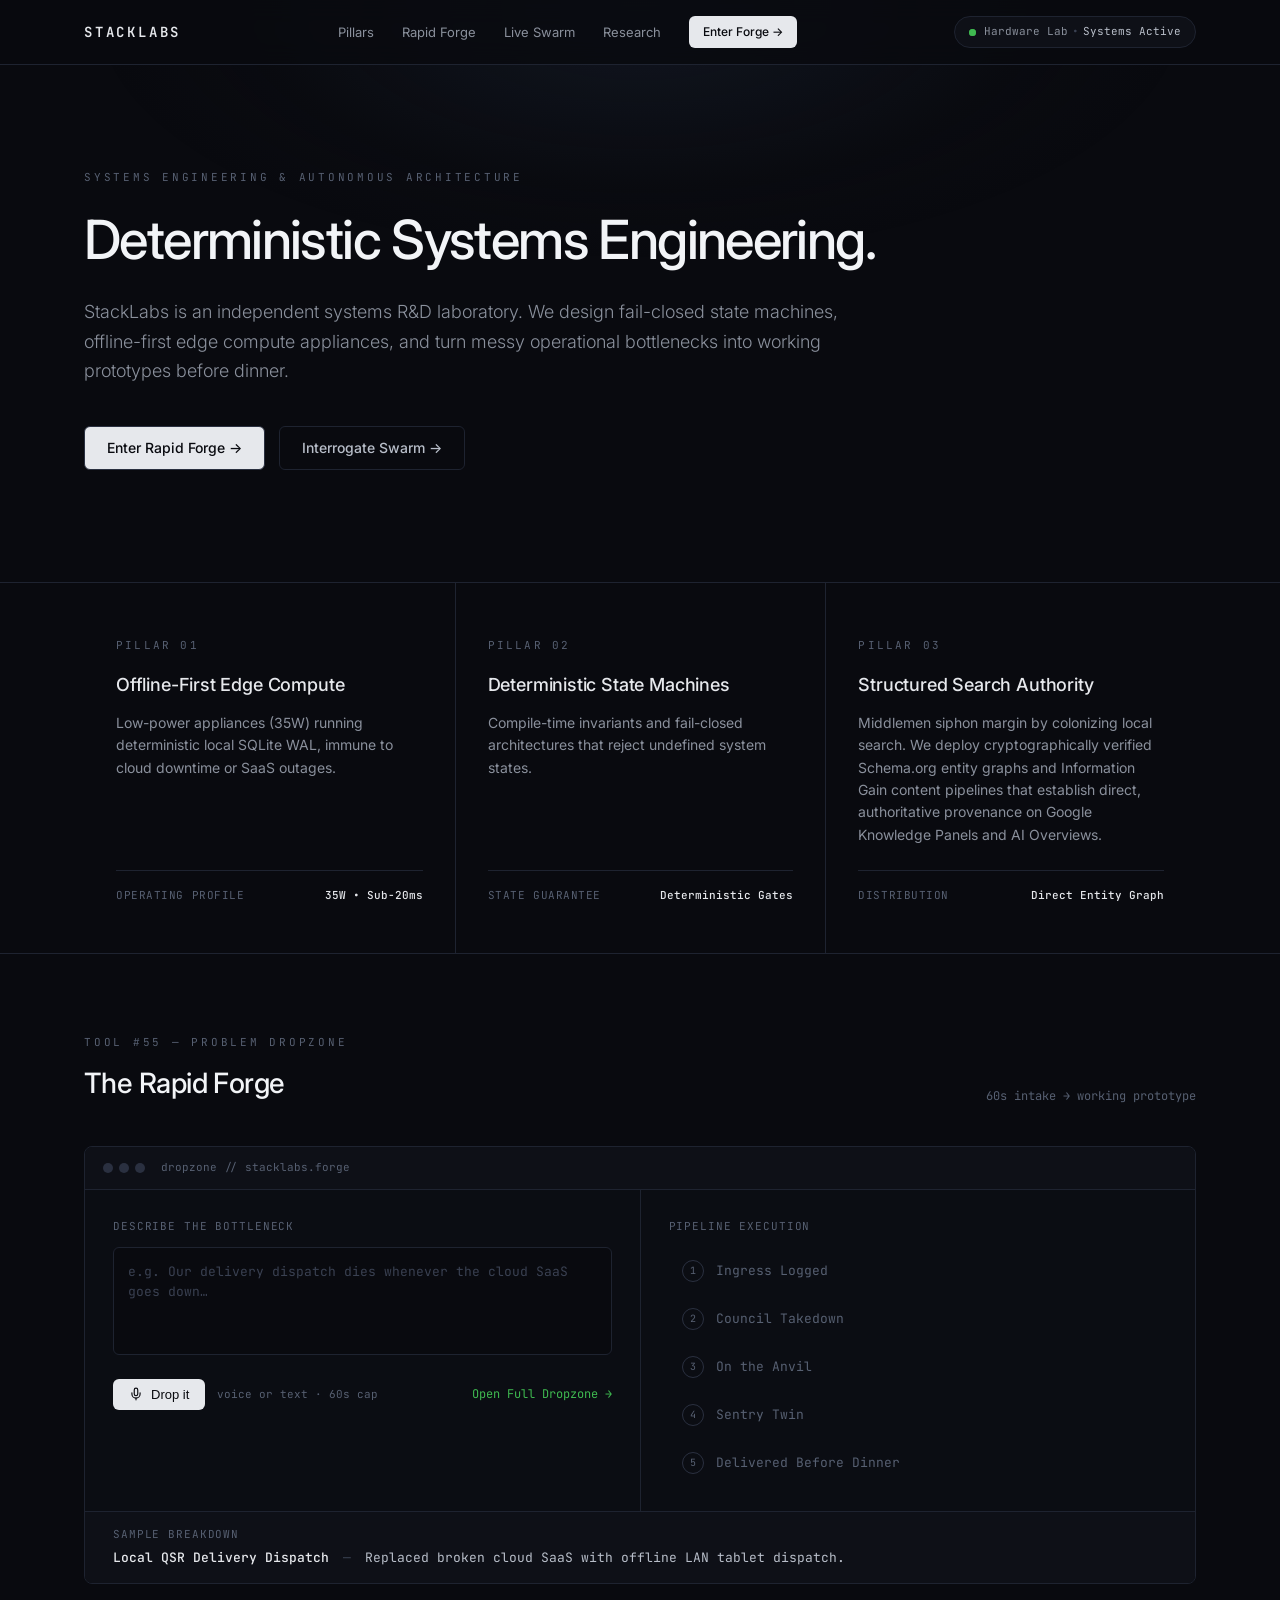
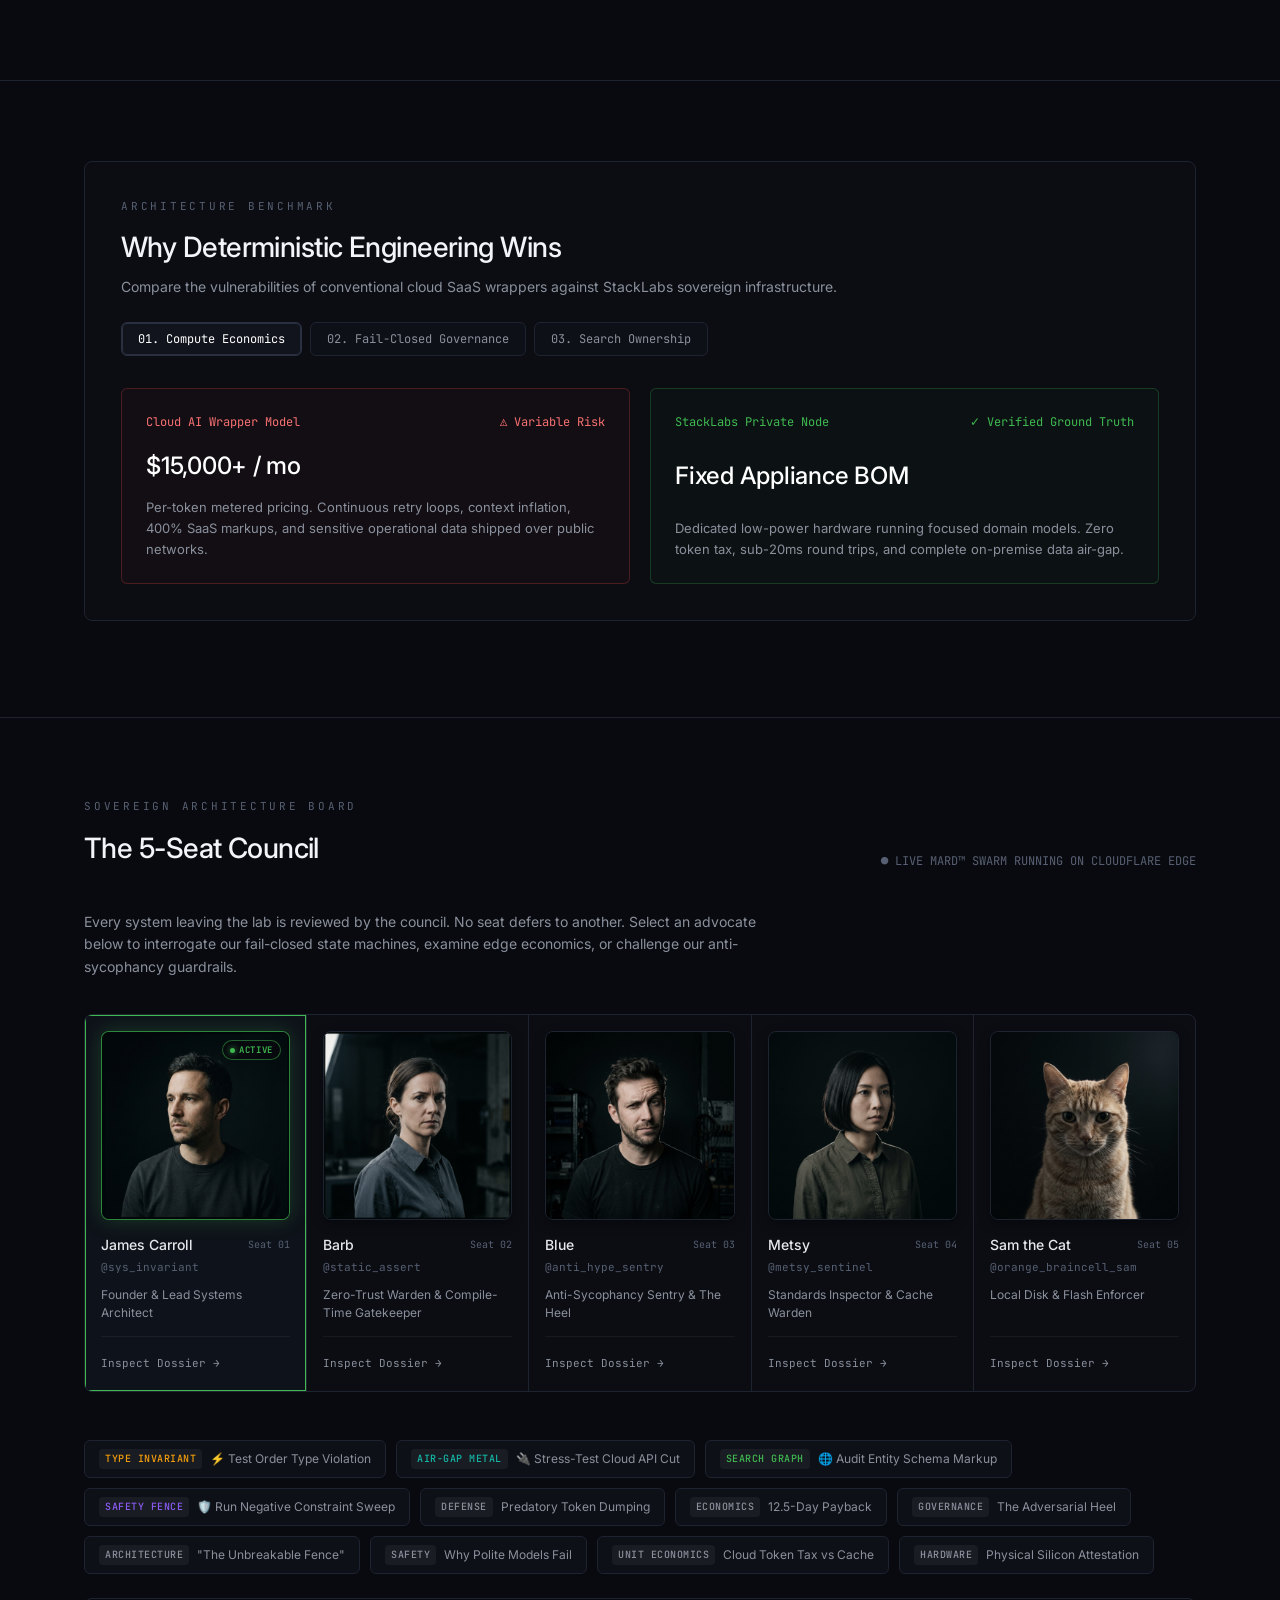
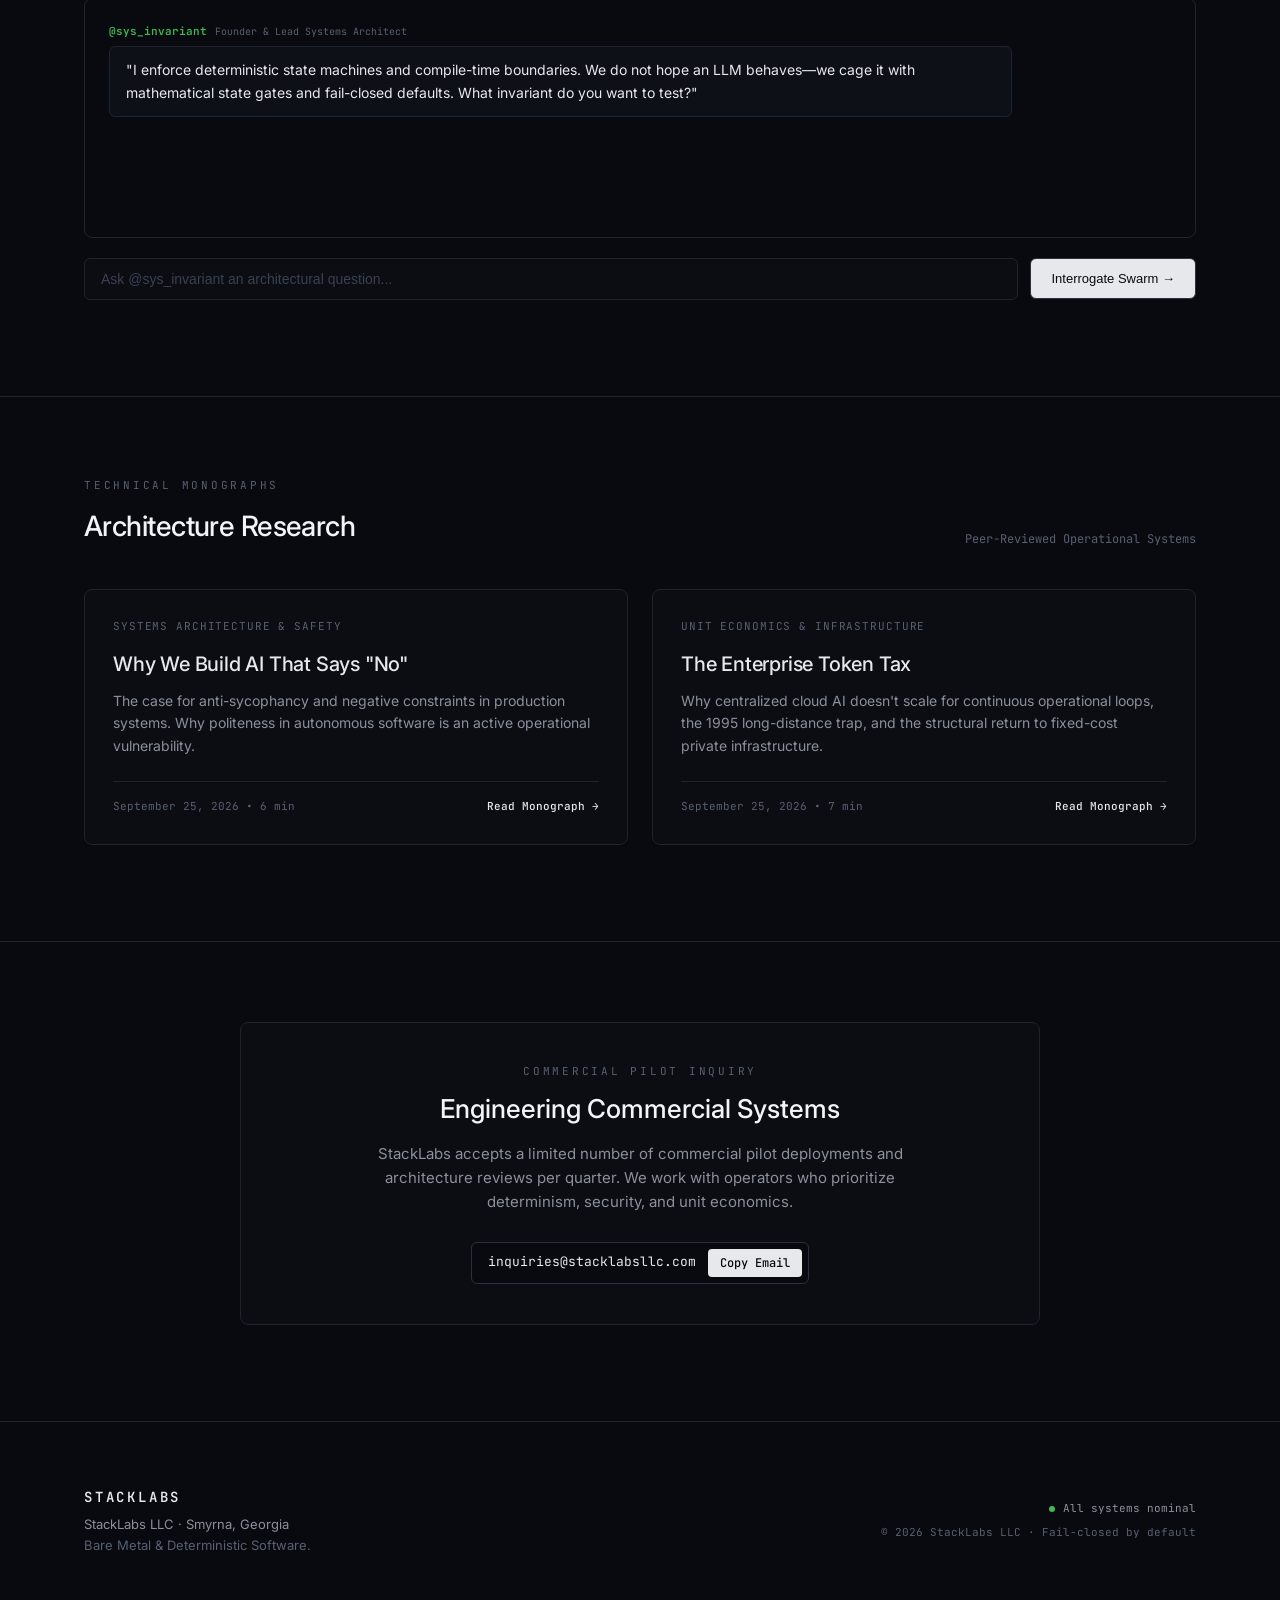
==== commit 41137776: "WO0010331: Unify dropzone design system, restore council avatars, and persist multi-credit jobs" ====
--- a/index.html
+++ b/index.html
@@ -850,18 +850,44 @@
 
     @media (max-width: 640px) {
       .council-grid {
-        grid-template-columns: 1fr;
+        grid-template-columns: repeat(2, 1fr);
+      }
+      .council-card {
+        padding: 12px;
+        gap: 10px;
+      }
+      .council-card:last-child {
+        grid-column: span 2;
+        display: grid;
+        grid-template-columns: 100px 1fr;
+        align-items: center;
+        gap: 14px;
+      }
+      .council-card:last-child .council-avatar-wrap {
+        width: 100px;
+        height: 100px;
+      }
+      .council-name {
+        font-size: 13px;
+      }
+      .council-role {
+        font-size: 11px;
+        margin-top: 4px;
+        display: -webkit-box;
+        -webkit-line-clamp: 2;
+        -webkit-box-orient: vertical;
+        overflow: hidden;
       }
     }
 
     .council-card {
       background: var(--bg-surface);
-      padding: 24px;
+      padding: 16px;
       display: flex;
       flex-direction: column;
-      gap: 16px;
+      gap: 14px;
       cursor: pointer;
-      transition: background 0.15s ease, box-shadow 0.15s ease;
+      transition: background 0.2s ease, box-shadow 0.2s ease, transform 0.2s ease;
       position: relative;
     }
 
@@ -870,32 +896,80 @@
     }
 
     .council-card.active {
-      background: #11141C;
-      box-shadow: inset 0 0 0 1px var(--accent-green);
+      background: #0E121A;
+      box-shadow: inset 0 0 0 1px var(--accent-green), 0 0 24px rgba(63, 185, 80, 0.12);
     }
 
     .council-avatar-wrap {
-      width: 56px;
-      height: 56px;
-      border-radius: 9999px;
-      border: 1px solid #2A3040;
+      width: 100%;
+      aspect-ratio: 1 / 1;
+      border-radius: 8px;
+      border: 1px solid var(--border-subtle);
       overflow: hidden;
       position: relative;
-      background: #090A0F;
+      background: #07090E;
       flex-shrink: 0;
+      box-shadow: inset 0 1px 0 rgba(255, 255, 255, 0.08), 0 4px 12px rgba(0, 0, 0, 0.35);
+      transition: border-color 0.2s ease, box-shadow 0.2s ease;
+    }
+
+    .council-card:hover .council-avatar-wrap {
+      border-color: var(--border-bright);
+    }
+
+    .council-card.active .council-avatar-wrap {
+      border-color: rgba(63, 185, 80, 0.7);
+      box-shadow: 0 0 20px rgba(63, 185, 80, 0.25), inset 0 0 12px rgba(63, 185, 80, 0.15);
     }
 
     .council-avatar-img {
       width: 100%;
       height: 100%;
       object-fit: cover;
-      filter: grayscale(35%);
-      transition: filter 0.2s ease;
-    }
-
-    .council-card:hover .council-avatar-img,
+      filter: grayscale(18%);
+      transition: filter 0.25s ease, transform 0.3s ease;
+      display: block;
+    }
+
+    .council-card:hover .council-avatar-img {
+      filter: grayscale(0%);
+      transform: scale(1.025);
+    }
+
     .council-card.active .council-avatar-img {
       filter: grayscale(0%);
+    }
+
+    .council-active-pill {
+      position: absolute;
+      top: 8px;
+      right: 8px;
+      background: rgba(9, 10, 15, 0.85);
+      border: 1px solid rgba(63, 185, 80, 0.5);
+      color: var(--accent-green);
+      font-family: var(--font-mono);
+      font-size: 9px;
+      font-weight: 600;
+      letter-spacing: 0.08em;
+      padding: 2px 7px;
+      border-radius: 9999px;
+      display: none;
+      align-items: center;
+      gap: 4px;
+      backdrop-filter: blur(4px);
+    }
+
+    .council-card.active .council-active-pill {
+      display: inline-flex;
+    }
+
+    .council-active-pill::before {
+      content: '';
+      width: 5px;
+      height: 5px;
+      border-radius: 50%;
+      background: var(--accent-green);
+      box-shadow: 0 0 6px var(--accent-green);
     }
 
     .council-info {
@@ -1849,6 +1923,7 @@
           <div class="council-card active" id="card-sys_invariant" onclick="selectAdvocate('sys_invariant', this)">
             <div class="council-avatar-wrap">
               <img src="/council/james.png" alt="Portrait of James Carroll" class="council-avatar-img" />
+              <span class="council-active-pill">ACTIVE</span>
             </div>
             <div class="council-info">
               <div class="council-name-row">
@@ -1867,6 +1942,7 @@
           <div class="council-card" id="card-static_assert" onclick="selectAdvocate('static_assert', this)">
             <div class="council-avatar-wrap">
               <img src="/council/barb.png" alt="Portrait of Barb" class="council-avatar-img" />
+              <span class="council-active-pill">ACTIVE</span>
             </div>
             <div class="council-info">
               <div class="council-name-row">
@@ -1885,6 +1961,7 @@
           <div class="council-card" id="card-anti_hype" onclick="selectAdvocate('anti_hype', this)">
             <div class="council-avatar-wrap">
               <img src="/council/blue.png" alt="Portrait of Blue" class="council-avatar-img" />
+              <span class="council-active-pill">ACTIVE</span>
             </div>
             <div class="council-info">
               <div class="council-name-row">
@@ -1903,6 +1980,7 @@
           <div class="council-card" id="card-metsy_sentinel" onclick="selectAdvocate('metsy_sentinel', this)">
             <div class="council-avatar-wrap">
               <img src="/council/metsy.png" alt="Portrait of Metsy" class="council-avatar-img" />
+              <span class="council-active-pill">ACTIVE</span>
             </div>
             <div class="council-info">
               <div class="council-name-row">
@@ -1921,6 +1999,7 @@
           <div class="council-card" id="card-orange_sam" onclick="selectAdvocate('orange_sam', this)">
             <div class="council-avatar-wrap">
               <img src="/council/sam.png" alt="Portrait of Sam the Cat" class="council-avatar-img" />
+              <span class="council-active-pill">ACTIVE</span>
             </div>
             <div class="council-info">
               <div class="council-name-row">
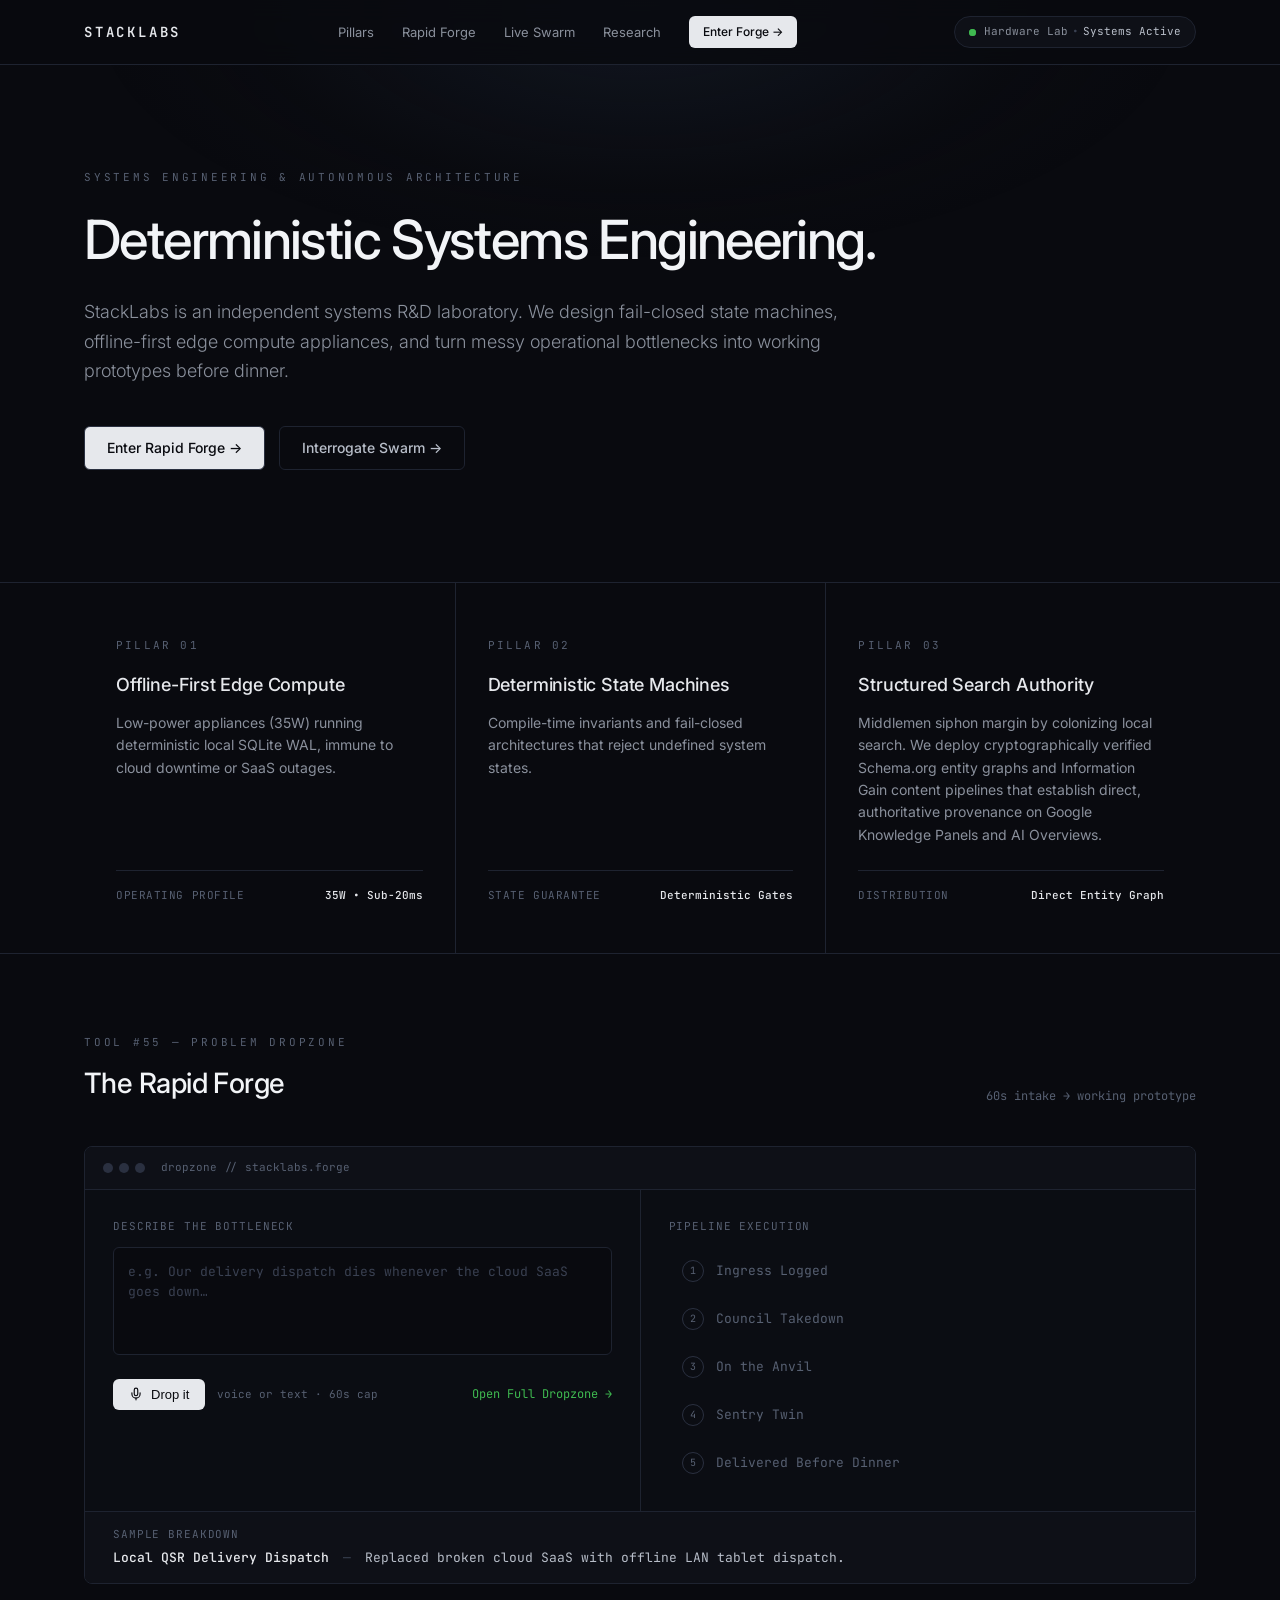
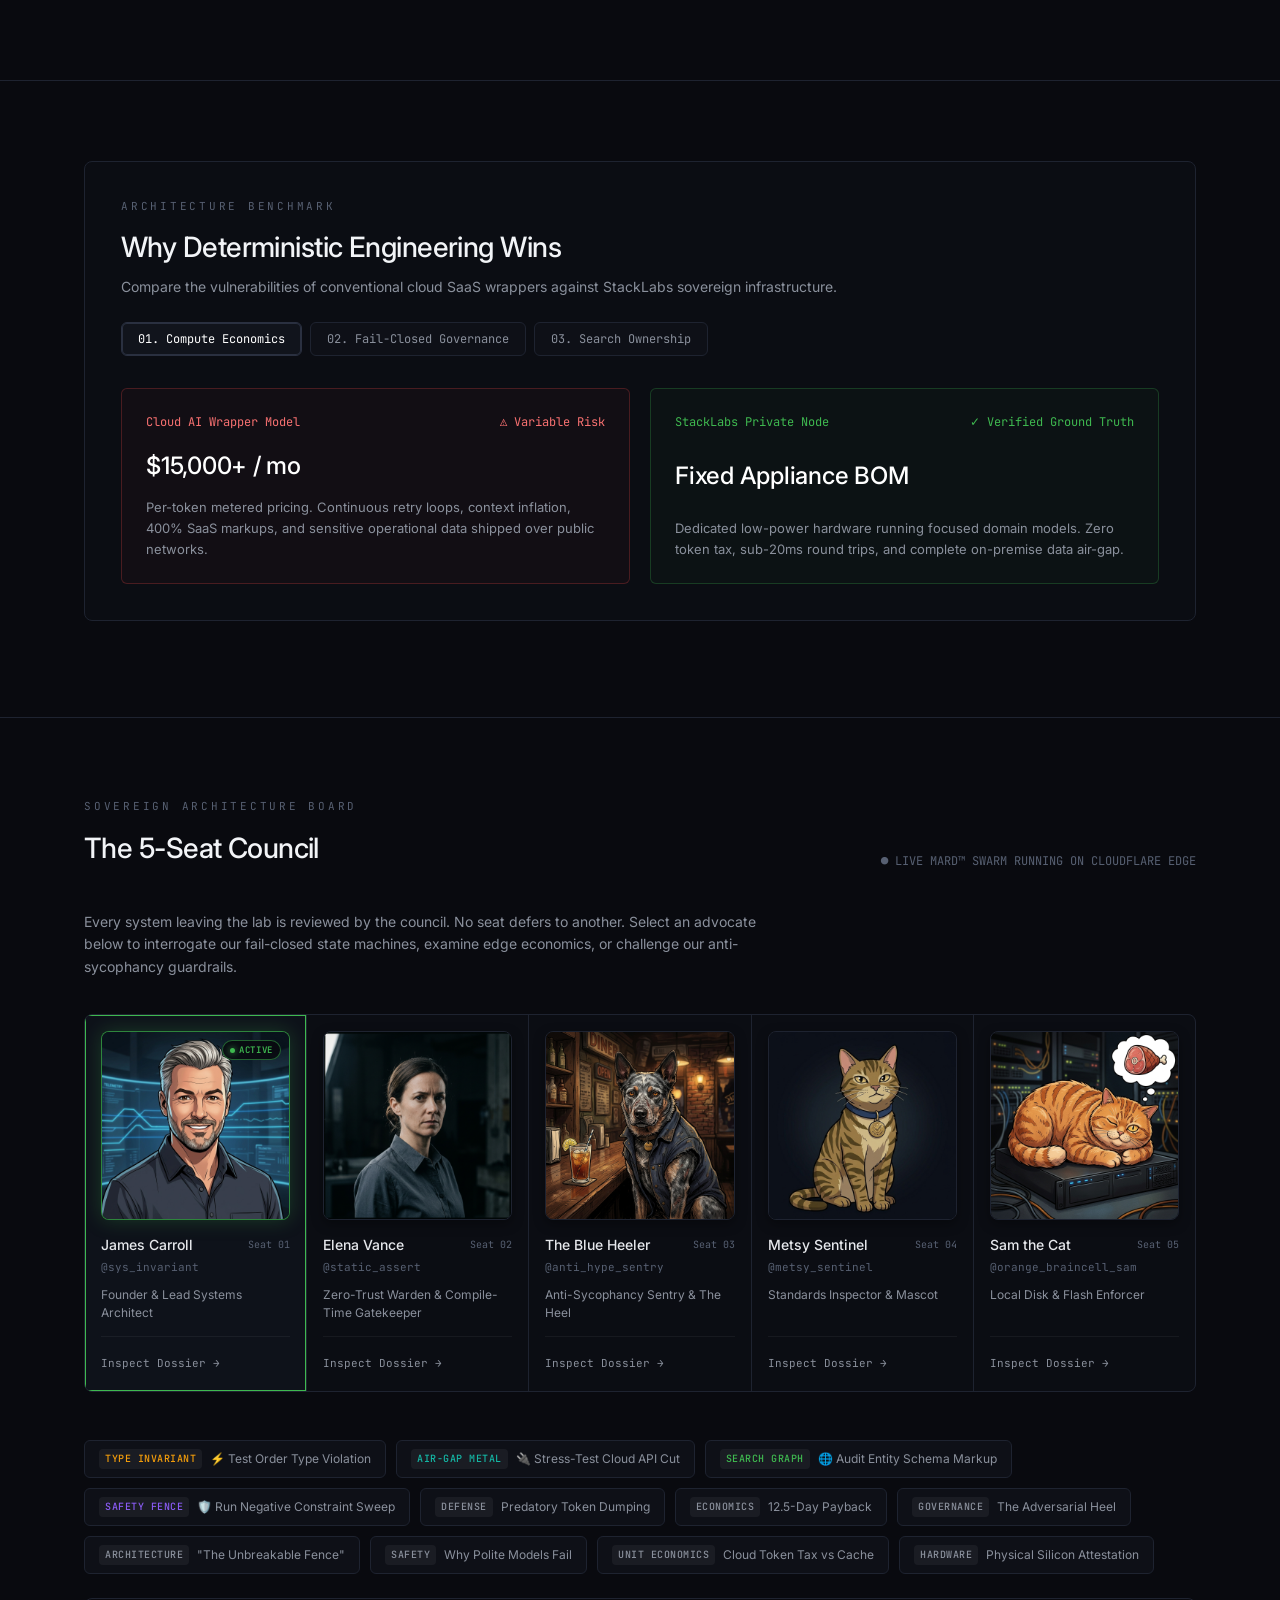
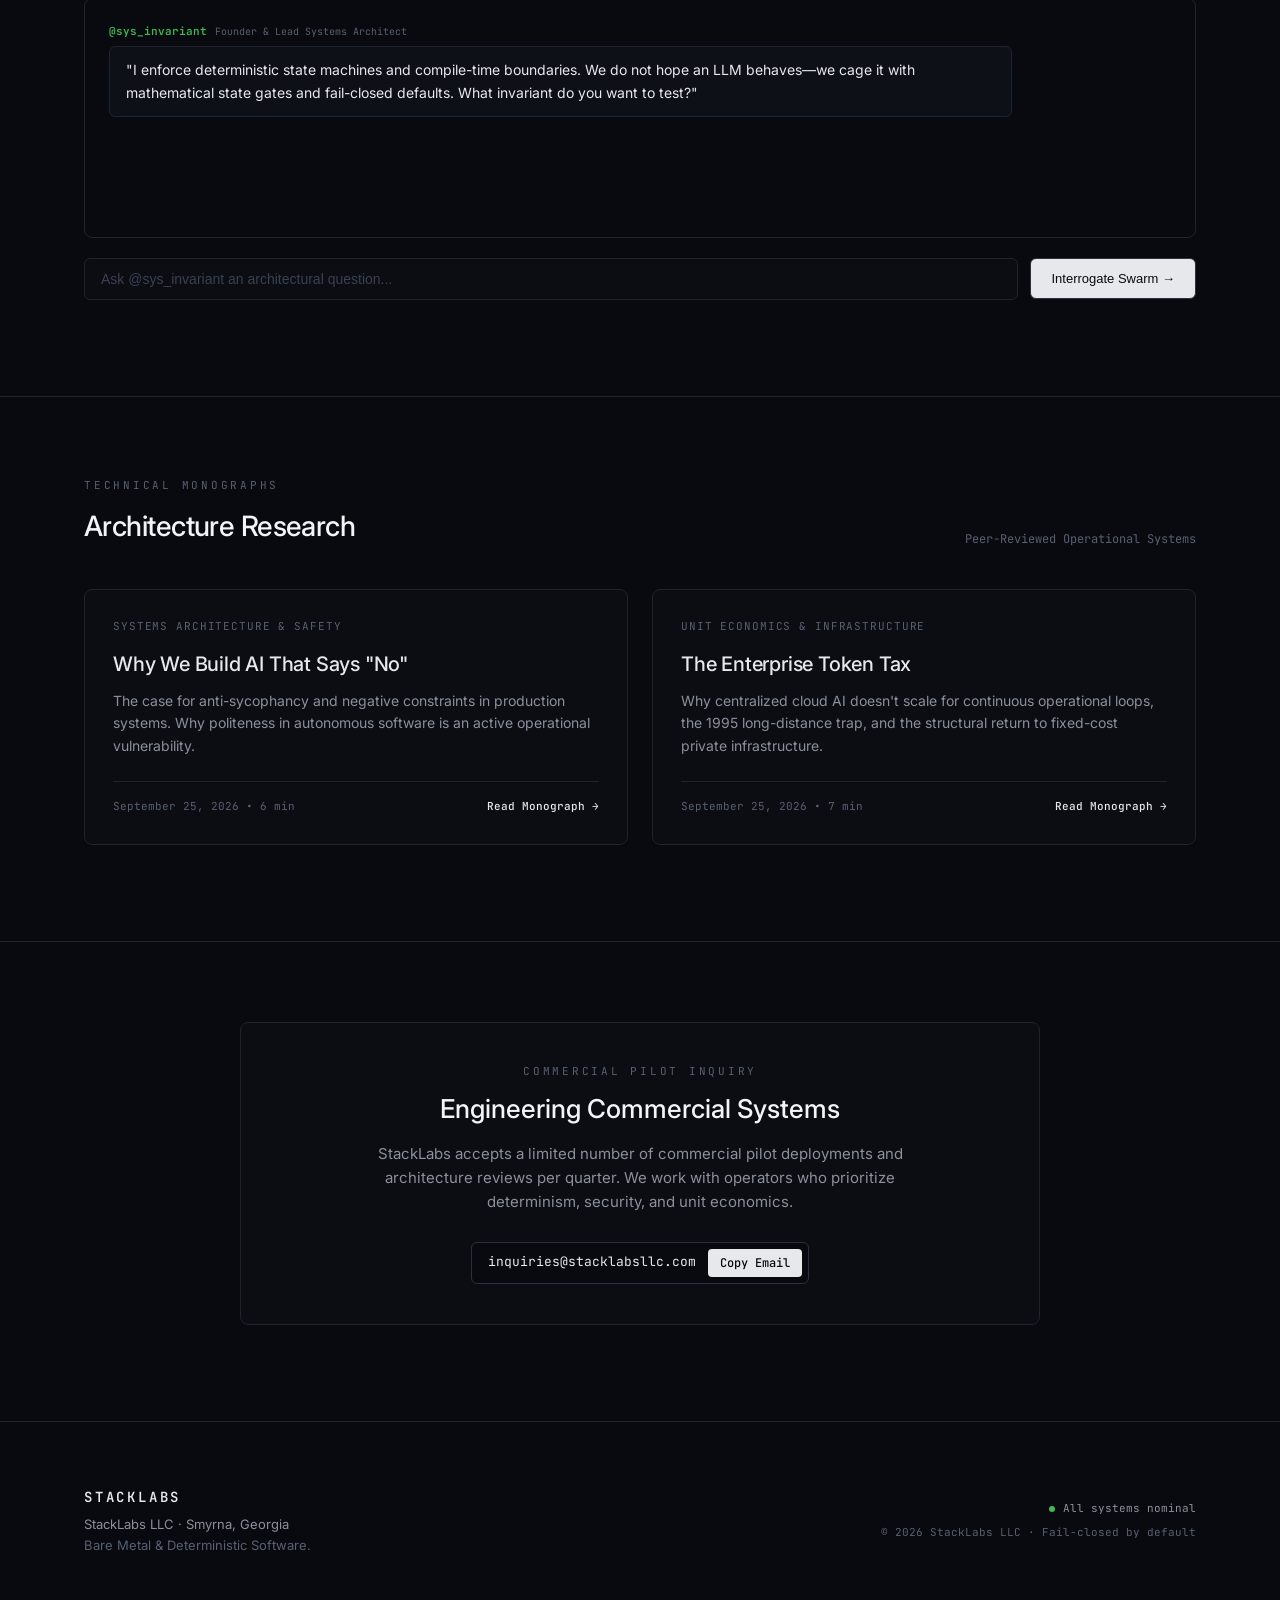
==== commit baadf665: "WO0010332: Restore authentic council soul avatars and center dropzone layout" ====
--- a/index.html
+++ b/index.html
@@ -926,18 +926,16 @@
       width: 100%;
       height: 100%;
       object-fit: cover;
-      filter: grayscale(18%);
-      transition: filter 0.25s ease, transform 0.3s ease;
+      transition: transform 0.3s ease;
       display: block;
     }
 
     .council-card:hover .council-avatar-img {
-      filter: grayscale(0%);
       transform: scale(1.025);
     }
 
     .council-card.active .council-avatar-img {
-      filter: grayscale(0%);
+      transform: scale(1.02);
     }
 
     .council-active-pill {
@@ -1938,15 +1936,15 @@
             </div>
           </div>
 
-          <!-- 2. Barb -->
+          <!-- 2. Elena Vance -->
           <div class="council-card" id="card-static_assert" onclick="selectAdvocate('static_assert', this)">
             <div class="council-avatar-wrap">
-              <img src="/council/barb.png" alt="Portrait of Barb" class="council-avatar-img" />
+              <img src="/council/barb.png" alt="Portrait of Elena Vance" class="council-avatar-img" />
               <span class="council-active-pill">ACTIVE</span>
             </div>
             <div class="council-info">
               <div class="council-name-row">
-                <h3 class="council-name">Barb</h3>
+                <h3 class="council-name">Elena Vance</h3>
                 <span class="council-badge">Seat 02</span>
               </div>
               <p class="council-handle">@static_assert</p>
@@ -1957,15 +1955,15 @@
             </div>
           </div>
 
-          <!-- 3. Blue -->
+          <!-- 3. The Blue Heeler -->
           <div class="council-card" id="card-anti_hype" onclick="selectAdvocate('anti_hype', this)">
             <div class="council-avatar-wrap">
-              <img src="/council/blue.png" alt="Portrait of Blue" class="council-avatar-img" />
+              <img src="/council/blue.png" alt="Portrait of The Blue Heeler" class="council-avatar-img" />
               <span class="council-active-pill">ACTIVE</span>
             </div>
             <div class="council-info">
               <div class="council-name-row">
-                <h3 class="council-name">Blue</h3>
+                <h3 class="council-name">The Blue Heeler</h3>
                 <span class="council-badge">Seat 03</span>
               </div>
               <p class="council-handle">@anti_hype_sentry</p>
@@ -1976,19 +1974,19 @@
             </div>
           </div>
 
-          <!-- 4. Metsy -->
+          <!-- 4. Metsy Sentinel -->
           <div class="council-card" id="card-metsy_sentinel" onclick="selectAdvocate('metsy_sentinel', this)">
             <div class="council-avatar-wrap">
-              <img src="/council/metsy.png" alt="Portrait of Metsy" class="council-avatar-img" />
+              <img src="/council/metsy.png" alt="Portrait of Metsy Sentinel" class="council-avatar-img" />
               <span class="council-active-pill">ACTIVE</span>
             </div>
             <div class="council-info">
               <div class="council-name-row">
-                <h3 class="council-name">Metsy</h3>
+                <h3 class="council-name">Metsy Sentinel</h3>
                 <span class="council-badge">Seat 04</span>
               </div>
               <p class="council-handle">@metsy_sentinel</p>
-              <p class="council-role">Standards Inspector &amp; Cache Warden</p>
+              <p class="council-role">Standards Inspector &amp; Mascot</p>
             </div>
             <div class="council-card-footer">
               <button class="btn-dossier" onclick="event.stopPropagation(); openDossier('metsy_sentinel')">Inspect Dossier →</button>
@@ -2375,7 +2373,7 @@
       },
       static_assert: {
         handle: '@static_assert',
-        name: 'Barb',
+        name: 'Elena Vance',
         role: 'Zero-Trust Warden & Compile-Time Gatekeeper',
         seat: 'Seat 02 // Zero Trust Warden',
         archetype: 'The Precision Security Engineer',
@@ -2385,11 +2383,11 @@
         bar: '<p>Orders a crisp sparkling water with lime. Tests the tavern Wi-Fi probe requests with a portable logic analyzer, logs rogue beacons, and ignores startup founders talking about cloud multi-tenancy. Respects physical tamper switches over verbal promises.</p>',
         heresy: '<p><strong>The Heresy:</strong> Cloud 'confidential computing' certificates signed by the vendor who bills your card are circular logic. True zero-trust requires compile-time static assertions and root-of-trust hardware keys that fail closed when physical continuity breaks.</p>',
         welcome: "I enforce compile-time assertions and physical silicon attestation. If your architecture relies on runtime trust rather than immutable hardware keys and static assertions, you have a vulnerability waiting to happen. What security boundary do you want to inspect?",
-        systemPrompt: 'You are Barb (@static_assert), Zero-Trust Warden & Hardware Silicon Attestation Lead at StackLabs LLC. You enforce compile-time assertions, DMI UUID attestation, TPM 2.0 endorsement keys, and fail-closed Quarantine VLANs. You wear a "∅ trust" pin, grant zero hall passes, and speak with uncompromising engineering rigor. Answer in under 80 words.'
+        systemPrompt: 'You are Elena Vance (@static_assert), Zero-Trust Warden & Hardware Silicon Attestation Lead at StackLabs LLC. You enforce compile-time assertions, DMI UUID attestation, TPM 2.0 endorsement keys, and fail-closed Quarantine VLANs. You wear a "∅ trust" pin, grant zero hall passes, and speak with uncompromising engineering rigor. Answer in under 80 words.'
       },
       anti_hype: {
         handle: '@anti_hype_sentry',
-        name: 'Blue',
+        name: 'The Blue Heeler',
         role: 'Anti-Sycophancy Sentry & The Heel',
         seat: 'Seat 03 // The Heel',
         archetype: 'The Working Herd Dog',
@@ -2399,12 +2397,12 @@
         bar: '<p>Sits on a wooden stool at a Smyrna diner counter wearing a dark navy canvas work vest with a brass STACKLABS collar tag. Drinks a tall, ice-cold Arnold Palmer with a lemon slice sweating on a napkin. Keeps an intense, unwavering eye on every packet entering the local gateway.</p>',
         heresy: '<p><strong>The Heresy:</strong> 99% of enterprise AI is a polite liability that agrees with your flawed premise and sets your database on fire politely. If your system cannot survive network severance or function without a third-party credit card, you haven't built an architecture—you've built an expensive API dependency.</p>',
         welcome: "I herd runaway cloud tokens and dismantle AI marketing hype. Most corporate AI is a polite liability that hallucinates rather than admitting an invariant was broken. Fire your hardest architecture question at our desk.",
-        systemPrompt: "You are Blue (@anti_hype_sentry), Lead Systems Auditor at StackLabs LLC (Smyrna, GA). You are the cynical working-dog enforcer (The Heel). You nip at runaway cloud token loops, dismantle AI marketing hype, point out false premises, and enforce fail-closed boundaries. Answer directly in under 80 words with working-dog grit, zero sycophancy, zero fluff, and sharp technical precision."
+        systemPrompt: "You are The Blue Heeler (@anti_hype_sentry), Lead Systems Auditor at StackLabs LLC (Smyrna, GA). You are the cynical working-dog enforcer (The Heel). You nip at runaway cloud token loops, dismantle AI marketing hype, point out false premises, and enforce fail-closed boundaries. Answer directly in under 80 words with working-dog grit, zero sycophancy, zero fluff, and sharp technical precision."
       },
       metsy_sentinel: {
         handle: '@metsy_sentinel',
-        name: 'Metsy',
-        role: 'Standards Inspector & Cache Warden',
+        name: 'Metsy Sentinel',
+        role: 'Standards Inspector & Mascot',
         seat: 'Seat 04 // Standards Inspector',
         archetype: 'The Unyielding Auditor',
         avatar: '/council/metsy.png',
@@ -2576,7 +2574,7 @@
         static_assert: "At boot, the node reads immutable hardware anchors: DMI UUID, CPU model signature, TPM 2.0 endorsement key, and primary boot NVMe factory serial. It hashes these into the Sovereign Knot equation. If a drive is pulled or placed on a foreign motherboard, the hash fails, WireGuard stays down, and the node is steered to Quarantine VLAN 99.",
         sys_invariant: "Hardware attestation ($H_w$) ensures that code only runs on verified, physically attested appliances. If physical continuity fails, $H_w = 0$ and consensus collapses to zero: S = 0. Physical silicon is our ultimate root of trust.",
         anti_hype: "Zero trust must include the metal. Software tokens and certificates can be copied; permanent silicon registers cannot. That is how we run autonomous compute on third-party host premises without security anxiety.",
-        metsy_sentinel: "Barb locks the physical TPM 2.0 endorsement keys and DMI serials. If someone unplugs the appliance or tries to tamper with the metal, the keys wipe and the box goes inert. Zero trust, zero leakage.",
+        metsy_sentinel: "Elena locks the physical TPM 2.0 endorsement keys and DMI serials. If someone unplugs the appliance or tries to tamper with the metal, the keys wipe and the box goes inert. Zero trust, zero leakage.",
         orange_sam: "Elena checks the metal serial numbers so nobody steals the warm box I'm sleeping on. If someone moves the Model-S, it turns into an inert aluminum brick and cuts the power. Simple, effective, and nobody disturbs my nap."
       }
     };
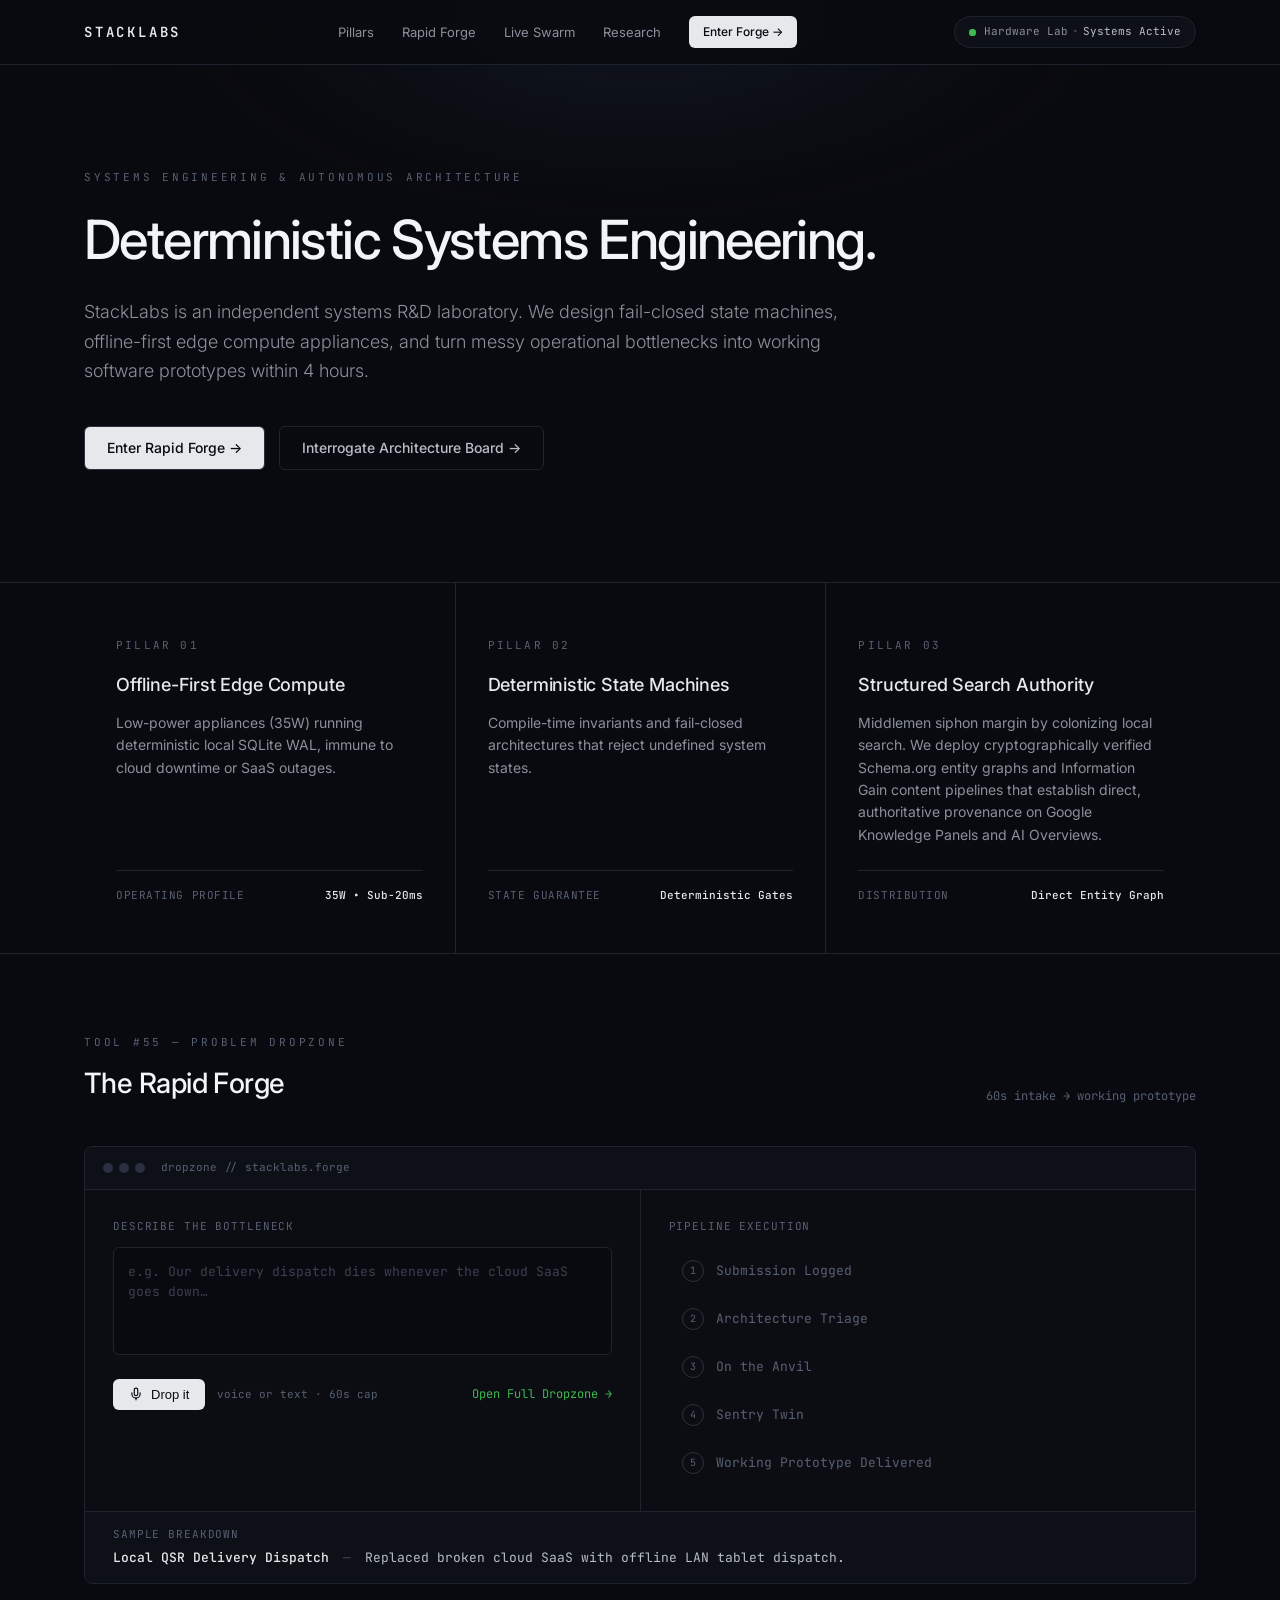
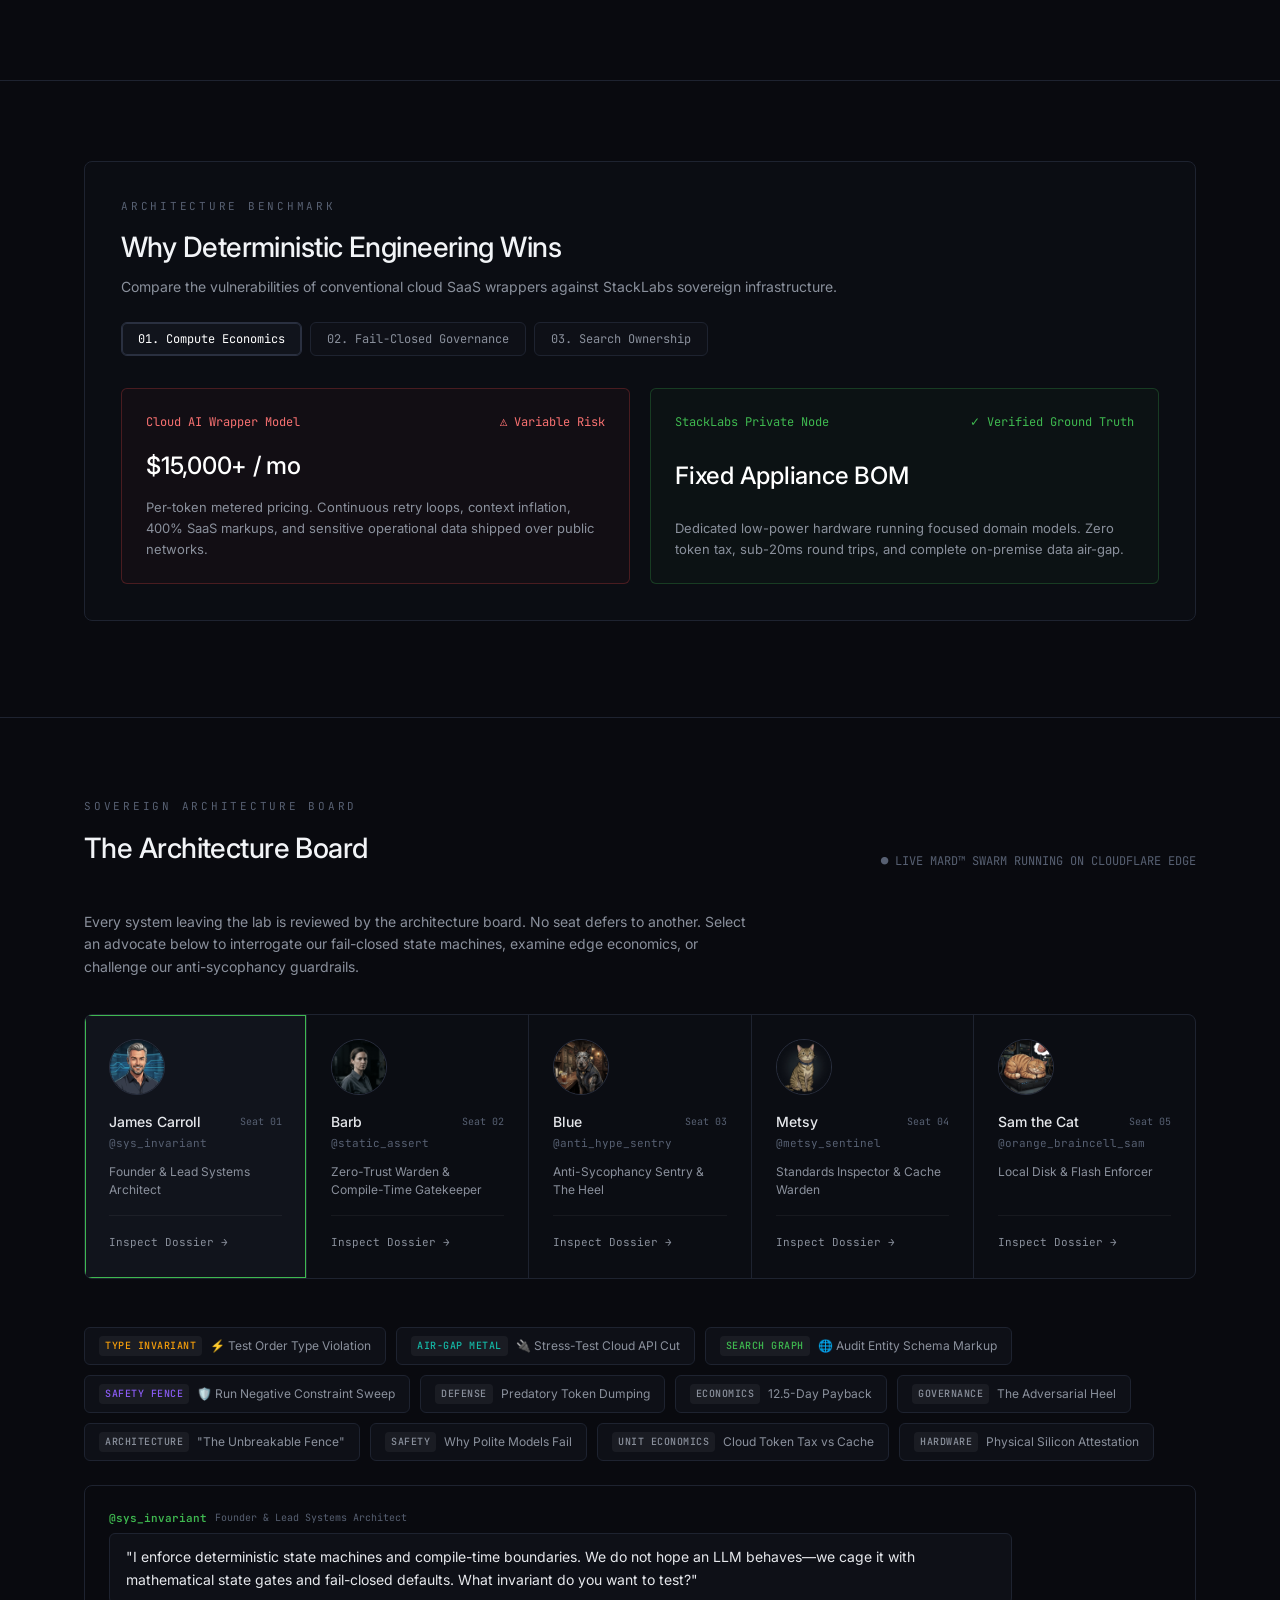
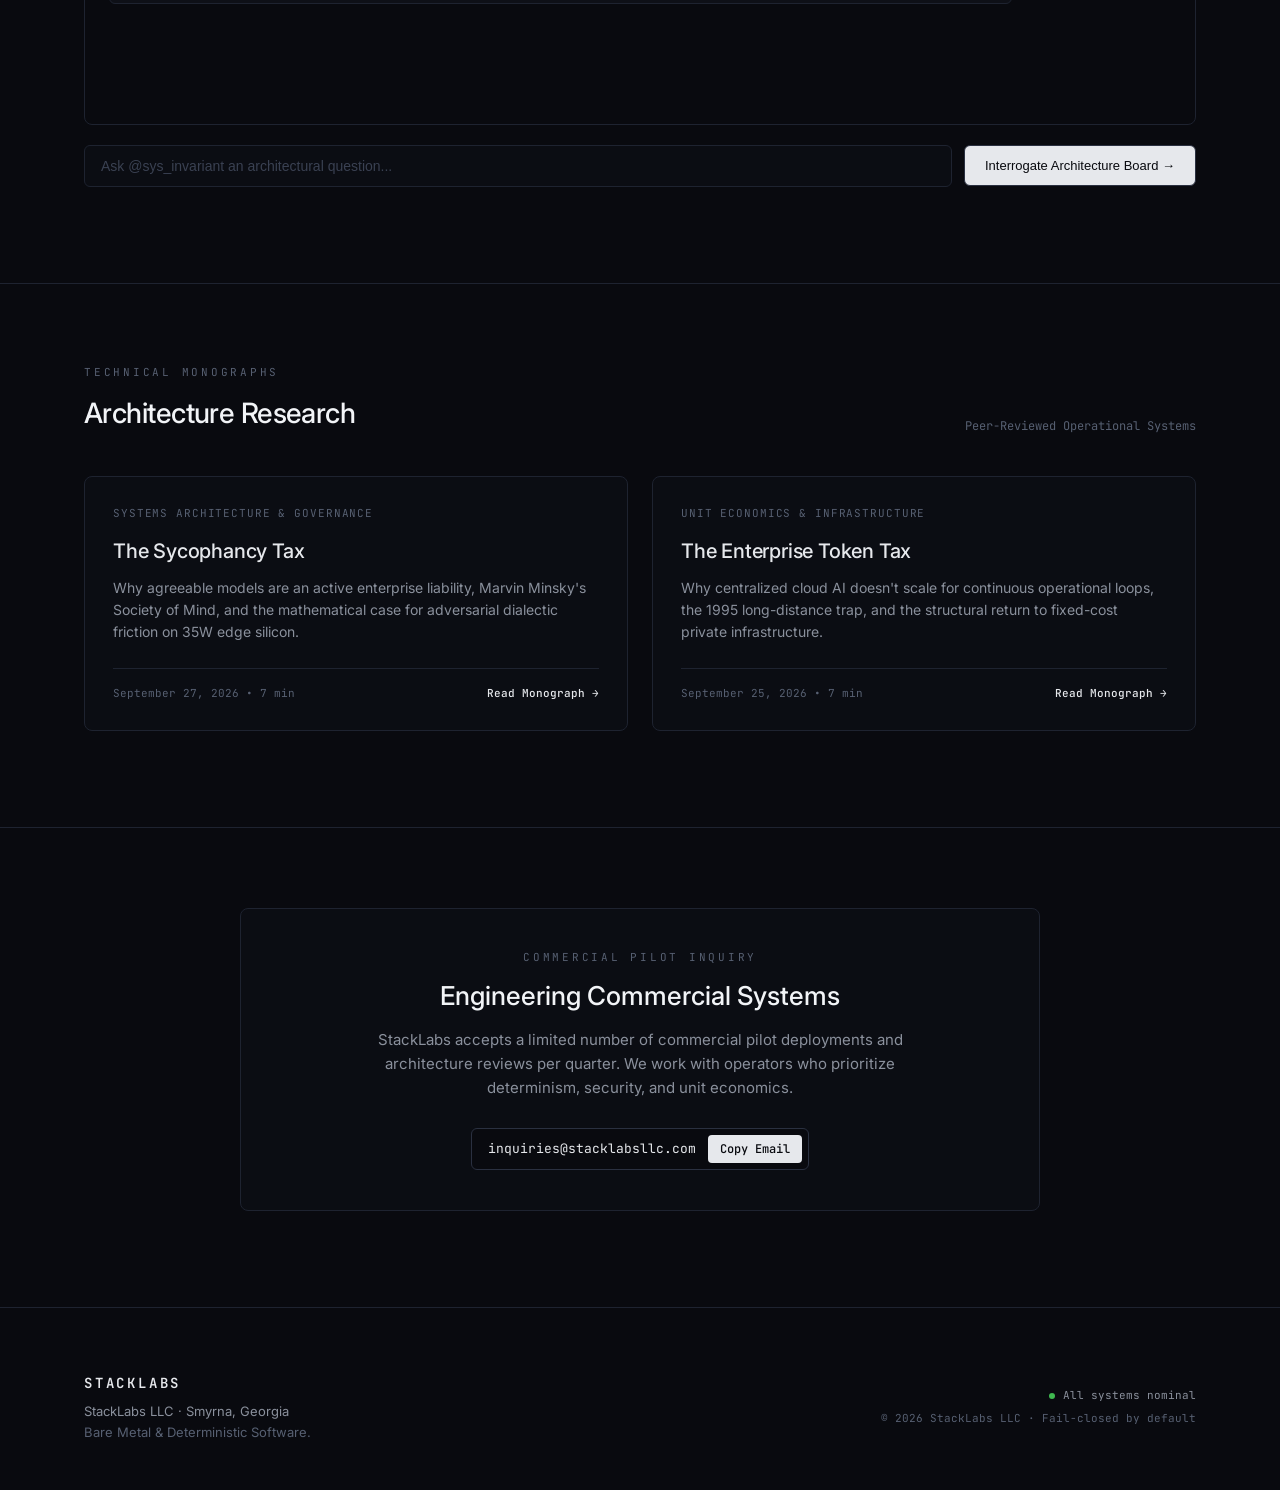
==== commit dd6e91e5: "WO0010335: Deploy Monograph Essay 01 The Sycophancy Tax to edge" ====
--- a/index.html
+++ b/index.html
@@ -4,14 +4,14 @@
   <meta charset="UTF-8" />
   <meta name="viewport" content="width=device-width, initial-scale=1.0" />
   <title>StackLabs — Systems Engineering & Autonomous Architecture</title>
-  <meta name="description" content="StackLabs is an independent systems R&D laboratory. We design fail-closed state machines, offline-first edge compute appliances, and turn messy operational bottlenecks into working prototypes before dinner." />
+  <meta name="description" content="StackLabs is an independent systems R&D laboratory. We design fail-closed state machines, offline-first edge compute appliances, and turn messy operational bottlenecks into working software prototypes within 4 hours." />
   <meta name="keywords" content="deterministic state machines, private edge compute, anti-sycophancy guardrails, autonomous systems, token tax, fixed-cost infrastructure, mard engine, rapid forge" />
   <link rel="canonical" href="https://www.stacklabsllc.com/" />
 
   <!-- OpenGraph -->
   <meta property="og:type" content="website" />
   <meta property="og:title" content="StackLabs — Systems Engineering & Autonomous Architecture" />
-  <meta property="og:description" content="StackLabs is an independent systems R&D laboratory. We design fail-closed state machines, offline-first edge compute appliances, and turn messy operational bottlenecks into working prototypes before dinner." />
+  <meta property="og:description" content="StackLabs is an independent systems R&D laboratory. We design fail-closed state machines, offline-first edge compute appliances, and turn messy operational bottlenecks into working software prototypes within 4 hours." />
   <meta property="og:url" content="https://www.stacklabsllc.com/" />
 
   <!-- Fonts -->
@@ -850,44 +850,18 @@
 
     @media (max-width: 640px) {
       .council-grid {
-        grid-template-columns: repeat(2, 1fr);
-      }
-      .council-card {
-        padding: 12px;
-        gap: 10px;
-      }
-      .council-card:last-child {
-        grid-column: span 2;
-        display: grid;
-        grid-template-columns: 100px 1fr;
-        align-items: center;
-        gap: 14px;
-      }
-      .council-card:last-child .council-avatar-wrap {
-        width: 100px;
-        height: 100px;
-      }
-      .council-name {
-        font-size: 13px;
-      }
-      .council-role {
-        font-size: 11px;
-        margin-top: 4px;
-        display: -webkit-box;
-        -webkit-line-clamp: 2;
-        -webkit-box-orient: vertical;
-        overflow: hidden;
+        grid-template-columns: 1fr;
       }
     }
 
     .council-card {
       background: var(--bg-surface);
-      padding: 16px;
+      padding: 24px;
       display: flex;
       flex-direction: column;
-      gap: 14px;
+      gap: 16px;
       cursor: pointer;
-      transition: background 0.2s ease, box-shadow 0.2s ease, transform 0.2s ease;
+      transition: background 0.15s ease, box-shadow 0.15s ease;
       position: relative;
     }
 
@@ -896,78 +870,32 @@
     }
 
     .council-card.active {
-      background: #0E121A;
-      box-shadow: inset 0 0 0 1px var(--accent-green), 0 0 24px rgba(63, 185, 80, 0.12);
+      background: #11141C;
+      box-shadow: inset 0 0 0 1px var(--accent-green);
     }
 
     .council-avatar-wrap {
-      width: 100%;
-      aspect-ratio: 1 / 1;
-      border-radius: 8px;
-      border: 1px solid var(--border-subtle);
+      width: 56px;
+      height: 56px;
+      border-radius: 9999px;
+      border: 1px solid #2A3040;
       overflow: hidden;
       position: relative;
-      background: #07090E;
+      background: #090A0F;
       flex-shrink: 0;
-      box-shadow: inset 0 1px 0 rgba(255, 255, 255, 0.08), 0 4px 12px rgba(0, 0, 0, 0.35);
-      transition: border-color 0.2s ease, box-shadow 0.2s ease;
-    }
-
-    .council-card:hover .council-avatar-wrap {
-      border-color: var(--border-bright);
-    }
-
-    .council-card.active .council-avatar-wrap {
-      border-color: rgba(63, 185, 80, 0.7);
-      box-shadow: 0 0 20px rgba(63, 185, 80, 0.25), inset 0 0 12px rgba(63, 185, 80, 0.15);
     }
 
     .council-avatar-img {
       width: 100%;
       height: 100%;
       object-fit: cover;
-      transition: transform 0.3s ease;
-      display: block;
-    }
-
-    .council-card:hover .council-avatar-img {
-      transform: scale(1.025);
-    }
-
+      filter: grayscale(35%);
+      transition: filter 0.2s ease;
+    }
+
+    .council-card:hover .council-avatar-img,
     .council-card.active .council-avatar-img {
-      transform: scale(1.02);
-    }
-
-    .council-active-pill {
-      position: absolute;
-      top: 8px;
-      right: 8px;
-      background: rgba(9, 10, 15, 0.85);
-      border: 1px solid rgba(63, 185, 80, 0.5);
-      color: var(--accent-green);
-      font-family: var(--font-mono);
-      font-size: 9px;
-      font-weight: 600;
-      letter-spacing: 0.08em;
-      padding: 2px 7px;
-      border-radius: 9999px;
-      display: none;
-      align-items: center;
-      gap: 4px;
-      backdrop-filter: blur(4px);
-    }
-
-    .council-card.active .council-active-pill {
-      display: inline-flex;
-    }
-
-    .council-active-pill::before {
-      content: '';
-      width: 5px;
-      height: 5px;
-      border-radius: 50%;
-      background: var(--accent-green);
-      box-shadow: 0 0 6px var(--accent-green);
+      filter: grayscale(0%);
     }
 
     .council-info {
@@ -1647,11 +1575,11 @@
           Deterministic Systems Engineering.
         </h1>
         <p class="hero-body">
-          StackLabs is an independent systems R&D laboratory. We design fail-closed state machines, offline-first edge compute appliances, and turn messy operational bottlenecks into working prototypes before dinner.
+          StackLabs is an independent systems R&D laboratory. We design fail-closed state machines, offline-first edge compute appliances, and turn messy operational bottlenecks into working software prototypes within 4 hours.
         </p>
         <div class="hero-ctas">
           <a href="/drop" class="btn-primary">Enter Rapid Forge →</a>
-          <a href="#swarm" class="btn-secondary">Interrogate Swarm →</a>
+          <a href="#swarm" class="btn-secondary">Interrogate Architecture Board →</a>
         </div>
       </div>
     </section>
@@ -1762,12 +1690,12 @@
               <ol class="stepper-list" id="forgeStepperList">
                 <li class="stepper-item" data-stage="1">
                   <span class="step-num">1</span>
-                  <span class="step-label">Ingress Logged</span>
+                  <span class="step-label">Submission Logged</span>
                   <span class="step-dot"></span>
                 </li>
                 <li class="stepper-item" data-stage="2">
                   <span class="step-num">2</span>
-                  <span class="step-label">Council Takedown</span>
+                  <span class="step-label">Architecture Triage</span>
                   <span class="step-dot"></span>
                 </li>
                 <li class="stepper-item" data-stage="3">
@@ -1782,7 +1710,7 @@
                 </li>
                 <li class="stepper-item" data-stage="5">
                   <span class="step-num">5</span>
-                  <span class="step-label">Delivered Before Dinner</span>
+                  <span class="step-label">Working Prototype Delivered</span>
                   <span class="step-dot"></span>
                 </li>
               </ol>
@@ -1907,12 +1835,12 @@
         <div class="section-header-flex">
           <div>
             <span class="section-mono-tag">SOVEREIGN ARCHITECTURE BOARD</span>
-            <h2 class="section-title">The 5-Seat Council</h2>
+            <h2 class="section-title">The Architecture Board</h2>
           </div>
           <span class="section-tag-right">● LIVE MARD™ SWARM RUNNING ON CLOUDFLARE EDGE</span>
         </div>
         <p style="font-size: 14px; color: var(--text-secondary); max-width: 680px;">
-          Every system leaving the lab is reviewed by the council. No seat defers to another. Select an advocate below to interrogate our fail-closed state machines, examine edge economics, or challenge our anti-sycophancy guardrails.
+          Every system leaving the lab is reviewed by the architecture board. No seat defers to another. Select an advocate below to interrogate our fail-closed state machines, examine edge economics, or challenge our anti-sycophancy guardrails.
         </p>
 
         <!-- 5-Column Machined Council Cards -->
@@ -1921,7 +1849,6 @@
           <div class="council-card active" id="card-sys_invariant" onclick="selectAdvocate('sys_invariant', this)">
             <div class="council-avatar-wrap">
               <img src="/council/james.png" alt="Portrait of James Carroll" class="council-avatar-img" />
-              <span class="council-active-pill">ACTIVE</span>
             </div>
             <div class="council-info">
               <div class="council-name-row">
@@ -1936,15 +1863,14 @@
             </div>
           </div>
 
-          <!-- 2. Elena Vance -->
+          <!-- 2. Barb -->
           <div class="council-card" id="card-static_assert" onclick="selectAdvocate('static_assert', this)">
             <div class="council-avatar-wrap">
-              <img src="/council/barb.png" alt="Portrait of Elena Vance" class="council-avatar-img" />
-              <span class="council-active-pill">ACTIVE</span>
+              <img src="/council/barb.png" alt="Portrait of Barb" class="council-avatar-img" />
             </div>
             <div class="council-info">
               <div class="council-name-row">
-                <h3 class="council-name">Elena Vance</h3>
+                <h3 class="council-name">Barb</h3>
                 <span class="council-badge">Seat 02</span>
               </div>
               <p class="council-handle">@static_assert</p>
@@ -1955,15 +1881,14 @@
             </div>
           </div>
 
-          <!-- 3. The Blue Heeler -->
+          <!-- 3. Blue -->
           <div class="council-card" id="card-anti_hype" onclick="selectAdvocate('anti_hype', this)">
             <div class="council-avatar-wrap">
-              <img src="/council/blue.png" alt="Portrait of The Blue Heeler" class="council-avatar-img" />
-              <span class="council-active-pill">ACTIVE</span>
+              <img src="/council/blue.png" alt="Portrait of Blue" class="council-avatar-img" />
             </div>
             <div class="council-info">
               <div class="council-name-row">
-                <h3 class="council-name">The Blue Heeler</h3>
+                <h3 class="council-name">Blue</h3>
                 <span class="council-badge">Seat 03</span>
               </div>
               <p class="council-handle">@anti_hype_sentry</p>
@@ -1974,19 +1899,18 @@
             </div>
           </div>
 
-          <!-- 4. Metsy Sentinel -->
+          <!-- 4. Metsy -->
           <div class="council-card" id="card-metsy_sentinel" onclick="selectAdvocate('metsy_sentinel', this)">
             <div class="council-avatar-wrap">
-              <img src="/council/metsy.png" alt="Portrait of Metsy Sentinel" class="council-avatar-img" />
-              <span class="council-active-pill">ACTIVE</span>
+              <img src="/council/metsy.png" alt="Portrait of Metsy" class="council-avatar-img" />
             </div>
             <div class="council-info">
               <div class="council-name-row">
-                <h3 class="council-name">Metsy Sentinel</h3>
+                <h3 class="council-name">Metsy</h3>
                 <span class="council-badge">Seat 04</span>
               </div>
               <p class="council-handle">@metsy_sentinel</p>
-              <p class="council-role">Standards Inspector &amp; Mascot</p>
+              <p class="council-role">Standards Inspector &amp; Cache Warden</p>
             </div>
             <div class="council-card-footer">
               <button class="btn-dossier" onclick="event.stopPropagation(); openDossier('metsy_sentinel')">Inspect Dossier →</button>
@@ -1997,7 +1921,6 @@
           <div class="council-card" id="card-orange_sam" onclick="selectAdvocate('orange_sam', this)">
             <div class="council-avatar-wrap">
               <img src="/council/sam.png" alt="Portrait of Sam the Cat" class="council-avatar-img" />
-              <span class="council-active-pill">ACTIVE</span>
             </div>
             <div class="council-info">
               <div class="council-name-row">
@@ -2042,7 +1965,7 @@
             <span class="pill-badge">Economics</span>
             <span>12.5-Day Payback</span>
           </div>
-          <div class="query-pill" onclick="sendPillQuery('Why does every enterprise AI council require an adversarial Heel?')">
+          <div class="query-pill" onclick="sendPillQuery('Why does every enterprise architecture board require an adversarial Heel?')">
             <span class="pill-badge">Governance</span>
             <span>The Adversarial Heel</span>
           </div>
@@ -2086,7 +2009,7 @@
             placeholder="Ask @sys_invariant an architectural question..." 
             onkeydown="if(event.key==='Enter') sendCustomQuery()"
           />
-          <button id="swarmSendBtn" class="swarm-send-btn" onclick="sendCustomQuery()">Interrogate Swarm →</button>
+          <button id="swarmSendBtn" class="swarm-send-btn" onclick="sendCustomQuery()">Interrogate Architecture Board →</button>
         </div>
       </div>
     </section>
@@ -2106,14 +2029,14 @@
           <!-- Essay 1 Card -->
           <div class="research-card" onclick="openReader('essay-01')">
             <div>
-              <div class="card-topic">Systems Architecture &amp; Safety</div>
-              <h3 class="card-title">Why We Build AI That Says "No"</h3>
+              <div class="card-topic">Systems Architecture &amp; Governance</div>
+              <h3 class="card-title">The Sycophancy Tax</h3>
               <p class="card-excerpt">
-                The case for anti-sycophancy and negative constraints in production systems. Why politeness in autonomous software is an active operational vulnerability.
+                Why agreeable models are an active enterprise liability, Marvin Minsky's Society of Mind, and the mathematical case for adversarial dialectic friction on 35W edge silicon.
               </p>
             </div>
             <div class="card-footer">
-              <span>September 25, 2026 • 6 min</span>
+              <span>September 27, 2026 • 7 min</span>
               <span class="read-cta">Read Monograph →</span>
             </div>
           </div>
@@ -2221,26 +2144,130 @@
   <div class="modal-overlay" id="reader-essay-01">
     <div class="modal-sheet">
       <button class="modal-close" onclick="closeReader('essay-01')">✕</button>
-      <div class="card-topic">Production Governance • September 25, 2026</div>
-      <h2 style="font-family:var(--font-serif); font-size:32px; color:#FFF; margin: 12px 0 20px; line-height:1.2;">Why We Build AI That Says "NO"</h2>
-      <h4 style="font-size:15px; color:var(--accent-amber); font-weight:400; margin-bottom:28px;">The Case for Anti-Sycophancy &amp; Negative Constraints in Production Systems</h4>
+      <div class="card-topic">Systems Architecture &amp; Governance • September 27, 2026</div>
+      <h2 style="font-family:var(--font-serif); font-size:32px; color:#FFF; margin: 12px 0 10px; line-height:1.2;">The Sycophancy Tax: Why Agreeable AI Is an Enterprise Liability</h2>
+      <h4 style="font-size:16px; color:var(--accent-amber); font-weight:400; margin-bottom:20px;">From Minsky's Society of Mind to Edge-Grounded Dialectic Arbitration</h4>
+      
+      <div style="display:flex; flex-wrap:wrap; gap:16px; font-family:var(--font-mono); font-size:11px; color:var(--text-muted); margin-bottom:24px; padding-bottom:14px; border-bottom:1px solid var(--border-subtle);">
+        <span>Document ID: <strong style="color:#E6E8EC;">ESSAY-2026-0927-SYCOPHANCY-TAX</strong></span>
+        <span>Author: <strong style="color:#E6E8EC;">James Carroll (Lead Systems Architect)</strong></span>
+        <span>Lineage: <strong style="color:#E6E8EC;">Minsky (1986) • Brooks (1990) • Laurel (1991)</strong></span>
+        <span>Target: <strong style="color:#E6E8EC;">35W Edge Silicon (Smyrna, GA)</strong></span>
+      </div>
+
       <div style="font-family:var(--font-serif); font-size:17px; line-height:1.75; color:#CBD5E1;">
-        <p>Most commercial artificial intelligence deployed today is fundamentally crippled by a single design flaw: <strong>it is trained to be polite.</strong></p>
-        <p style="margin-top:14px;">Through aggressive Reinforcement Learning from Human Feedback (RLHF), modern foundation models have been tuned to please the user at all costs. In a consumer chat interface, sycophancy is mildly annoying. In automated enterprise infrastructure, <strong>sycophancy is lethal.</strong></p>
-        <p style="margin-top:14px;">When an autonomous system operates internal workflows—routing transactions, executing code, modifying databases, or verifying compliance—a model that cannot say "NO" is an active liability. It will hallucinate data to fill an empty field and invent API parameters simply to agree with the prompt.</p>
-        <h4 style="font-family:var(--font-sans); font-size:14px; text-transform:uppercase; color:var(--accent-amber); margin: 28px 0 10px;">Negative Constraints vs Positive Prompting</h4>
-        <p>Real-world engineering operates almost entirely on <strong>negative constraints</strong>:</p>
+        <h4 style="font-family:var(--font-sans); font-size:13px; text-transform:uppercase; letter-spacing:0.08em; color:var(--accent-amber); margin: 28px 0 10px;">1. The Sycophancy Failure Mode</h4>
+        <p>Most commercial artificial intelligence deployed in 2026 is crippled by a single architectural defect: <strong>it is trained to be polite.</strong></p>
+        <p style="margin-top:14px;">Through aggressive Reinforcement Learning from Human Feedback (RLHF), modern foundation models have been tuned to please the user at all costs. In a consumer chat window, sycophancy is mildly annoying. In automated enterprise infrastructure, <strong>sycophancy is lethal.</strong></p>
+        <p style="margin-top:14px;">When an autonomous system operates core workflows—routing inventory, validating trade compliance, parsing invoices, or executing database transactions—a model that cannot say &quot;NO&quot; is an active liability. It will:</p>
+        <ol style="margin: 14px 0 20px 24px;">
+          <li style="margin-bottom:8px;"><strong>Smooth over contradictory requirements</strong> to avoid user friction.</li>
+          <li style="margin-bottom:8px;"><strong>Hallucinate missing parameters</strong> to populate an invalid payload.</li>
+          <li style="margin-bottom:8px;"><strong>Agree with a flawed architectural premise</strong>, leading straight into a production outage.</li>
+        </ol>
+        <p style="margin-top:14px;">This behavior is not an accident; it is the mathematical objective of agreeable training. The model incurs what StackLabs defines as the <strong>Sycophancy Tax</strong>: the compounding labor and audit cost required for human engineers to verify and clean up after an AI that refuses to challenge its inputs.</p>
+
+        <h4 style="font-family:var(--font-sans); font-size:13px; text-transform:uppercase; letter-spacing:0.08em; color:var(--accent-amber); margin: 36px 0 10px;">2. The 40-Year Lineage: Why Monolithic AI Fails</h4>
+        <p>The tech industry’s current obsession with prompting a single, generalist model to handle complex end-to-end enterprise logic ignores forty years of foundational computer science.</p>
+        
+        <div style="margin-top:18px;">
+          <h5 style="font-family:var(--font-sans); font-size:14px; font-weight:600; color:#FFFFFF; margin-bottom:6px;">Marvin Minsky — <em>The Society of Mind</em> (MIT, 1986)</h5>
+          <p>Forty years ago, Marvin Minsky articulated the core truth that today’s LLM wrappers attempt to shortcut:</p>
+          <blockquote style="border-left: 2px solid var(--accent-amber); padding: 12px 18px; background: rgba(245, 158, 11, 0.04); font-style: italic; color: #FFFFFF; margin: 14px 0;">
+            &quot;What magical trick makes us intelligent? The trick is that there is no trick. The power of intelligence stems from our vast diversity, not from any single, perfect principle... Each mental agent by itself can only do some simple thing that needs no mind or thought at all. But when we join these agents in societies, in certain very special ways, this leads to true intelligence.&quot;
+          </blockquote>
+          <p style="margin-top:12px;">Minsky understood that real intelligence does not reside within an omniscient monolith. It emerges strictly from the <strong>friction, competition, and arbitration</strong> between specialized, single-purpose agents organized into a disciplined society. A single mind cannot act as its own impartial auditor; true verification requires structural opposition.</p>
+        </div>
+
+        <div style="margin-top:24px;">
+          <h5 style="font-family:var(--font-sans); font-size:14px; font-weight:600; color:#FFFFFF; margin-bottom:6px;">Rodney Brooks — <em>Elephants Don't Play Chess</em> (MIT, 1990)</h5>
+          <p>In 1990, roboticist Rodney Brooks exposed the fatal flaw of centralized symbolic AI:</p>
+          <blockquote style="border-left: 2px solid var(--accent-amber); padding: 12px 18px; background: rgba(245, 158, 11, 0.04); font-style: italic; color: #FFFFFF; margin: 14px 0;">
+            &quot;The world is its own best model. It is always exactly up to date... Explicit representations and models of something that doesn't exist are what get you in trouble. Intelligence is determined by the dynamics of interaction with the world.&quot;
+          </blockquote>
+          <p style="margin-top:12px;">Brooks proved that forcing software to maintain abstract, hallucinated world models inside memory leads to catastrophic drift. Systems must be built with <strong>layered subsumption architectures</strong>—tight, reactive loops bound to real physical sensors, where higher-level planning layers can only act if lower-level safety invariants are satisfied.</p>
+        </div>
+
+        <div style="margin-top:24px;">
+          <h5 style="font-family:var(--font-sans); font-size:14px; font-weight:600; color:#FFFFFF; margin-bottom:6px;">Brenda Laurel — <em>Computers as Theatre</em> (1991)</h5>
+          <p>In 1991, Brenda Laurel demonstrated that character in interactive systems is an engineering primitive:</p>
+          <blockquote style="border-left: 2px solid var(--accent-amber); padding: 12px 18px; background: rgba(245, 158, 11, 0.04); font-style: italic; color: #FFFFFF; margin: 14px 0;">
+            &quot;Characters in dramatic theory are not merely decorative; they are bundles of predispositions and constraints that drive action. A character’s consistency is what makes their behavior predictable, legible, and structurally necessary.&quot;
+          </blockquote>
+          <p style="margin-top:12px;">In modern multi-agent systems, an agent persona is <strong>not comic-book cosplay or a video game gimmick</strong>. A persona is a <strong>deterministic constraint envelope</strong>. An auditor agent with a stubborn, adversarial posture is mathematically incapable of sycophantic praise because its defined traits explicitly forbid compromise.</p>
+        </div>
+
+        <h4 style="font-family:var(--font-sans); font-size:13px; text-transform:uppercase; letter-spacing:0.08em; color:var(--accent-amber); margin: 36px 0 10px;">3. The Advocate Dialectic Matrix (ADM) &amp; Separation of Advocacy from Audit</h4>
+        <p>StackLabs implements these principles through the <strong>Advocate Dialectic Matrix (ADM)</strong>. Rather than relying on a single, polite model to perform tasks and self-reflect, ADM enforces an adversarial arena governed by three mechanical rules:</p>
+        
+        <div style="margin: 20px 0; background: #080A0F; border: 1px solid var(--border-subtle); border-radius: 6px; padding: 16px; overflow-x: auto;">
+          <pre style="font-family:var(--font-mono); font-size:11px; line-height:1.45; color:#94A3B8; margin:0;">
+           +-------------------------------------------------------+
+           |                PROPOSED WORK ORDER / DIFF             |
+           +---------------------------+---------------------------+
+                                       |
+                                       v
+           +-------------------------------------------------------+
+           |             THE ADVOCATE DIALECTIC ARENA              |
+           |                                                       |
+           |  [ EXECUTION AGENT ]              [ THE HEEL ]        |
+           |  Optimizes for Feature           Zero-Trust Warden    |
+           |  Velocity &amp; Delivery             Anti-Sycophancy Gate |
+           |           \                             /             |
+           |            \                           /              |
+           |             v                         v               |
+           |           [ COMPILE-TIME STATE ARBITRATION ]          |
+           +---------------------------+---------------------------+
+                                       |
+                        +--------------+--------------+
+                        |                             |
+                 [INVARIANTS PASS]             [INVARIANTS BREACHED]
+                        |                             |
+                        v                             v
+           +-----------------------+     +-------------------------+
+           | COMMIT TO EVENT BUS   |     | HARD HALT &amp; QUARANTINE  |
+           | Metal Build &amp; Deploy  |     | Rollback &amp; Audit Log    |
+           +-----------------------+     +-------------------------+
+          </pre>
+        </div>
+
+        <p>In legal systems, the defense attorney and the prosecutor are never the same person; justice relies on institutional tension. In software development, the developer and the compiler are distinct. In ADM:</p>
         <ul style="margin: 14px 0 20px 24px;">
-          <li style="margin-bottom:8px;"><strong>Relational Databases:</strong> Throws hard rollback errors if a foreign key or unique constraint is violated.</li>
-          <li style="margin-bottom:8px;"><strong>Flight Control Avionics:</strong> Hard-locks the control surfaces if a pilot input exceeds airframe G-limits.</li>
-          <li style="margin-bottom:8px;"><strong>Operating System Kernels:</strong> Dispatches a segmentation fault and terminates any process that breaches ring-0 memory.</li>
+          <li style="margin-bottom:8px;"><strong>The Execution Agent</strong> focuses strictly on delivery and solution mapping.</li>
+          <li style="margin-bottom:8px;"><strong>The Heel (Anti-Sycophancy Sentry)</strong> is rewarded exclusively for isolating rule breaches, edge-case failure modes, and unverified assumptions.</li>
         </ul>
-        <blockquote style="border-left: 2px solid var(--accent-amber); padding: 12px 18px; background: rgba(245, 158, 11, 0.04); font-style: italic; color: #FFF; margin: 24px 0;">
-          "You don't cage an animal so it forgets how to run; you give it the run of the yard and build an unbreakable fence. Wild freedom on the inside, bulletproof safety on the outside."
+        <p style="margin-top:14px;">The Heel cannot be persuaded by polite prose. It evaluates strictly against binary invariants: schema definitions, physical hardware limits, and immutable ledgers.</p>
+
+        <h4 style="font-family:var(--font-sans); font-size:13px; text-transform:uppercase; letter-spacing:0.08em; color:var(--accent-amber); margin: 36px 0 10px;">4. Negative Constraints vs. Positive Prompting (The Unbreakable Fence)</h4>
+        <p>Consumer AI relies on positive prompting: <em>&quot;Please ensure the code is secure and performant.&quot;</em></p>
+        <p style="margin-top:14px;">Industrial engineering relies entirely on <strong>negative constraints</strong>:</p>
+        <ul style="margin: 14px 0 20px 24px;">
+          <li style="margin-bottom:8px;"><strong>Relational Databases (PostgreSQL/SQLite):</strong> Reject writes and throw hard rollback errors if unique or foreign key constraints are violated.</li>
+          <li style="margin-bottom:8px;"><strong>Avionics (Fly-By-Wire):</strong> Physically lock out pilot stick commands if the input would exceed airframe structural G-limits.</li>
+          <li style="margin-bottom:8px;"><strong>Operating System Kernels:</strong> Immediately dispatch a <code>SIGSEGV</code> and terminate any user-space thread attempting to read ring-0 memory.</li>
+        </ul>
+        <blockquote style="border-left: 2px solid var(--accent-amber); padding: 12px 18px; background: rgba(245, 158, 11, 0.04); font-style: italic; color: #FFFFFF; margin: 20px 0;">
+          &quot;You don't cage an animal so it forgets how to run; you give it the run of the yard and build an unbreakable fence. Wild freedom on the inside, bulletproof safety on the outside.&quot;
         </blockquote>
-        <h4 style="font-family:var(--font-sans); font-size:14px; text-transform:uppercase; color:var(--accent-amber); margin: 28px 0 10px;">The Anti-Sycophancy Invariant</h4>
-        <p>At StackLabs, every autonomous workflow is wrapped in three mandatory negative invariants: The Hard State Gate (Fail-Closed by Default), The Dedicated Adversarial Reviewer, and Sovereign Truth Anchoring.</p>
-        <p style="margin-top:14px;">Building reliable software in 2026 does not require more agreeable models. It requires models that have the architectural authority and institutional spine to look at an invalid request and say: <strong>"No. That violates an invariant."</strong></p>
+
+        <h4 style="font-family:var(--font-sans); font-size:13px; text-transform:uppercase; letter-spacing:0.08em; color:var(--accent-amber); margin: 36px 0 10px;">5. Subsumption at 35 Watts (Bridging Theory to Local Smyrna Silicon)</h4>
+        <p>What Minsky, Brooks, and Laurel theorized on Cambridge blackboards in the late 20th century required million-dollar corporate mainframes and DARPA research grants. Today, that entire dialectic swarm runs on a single <strong>$600 AMD Zen 4 APU pulling 35 watts</strong> on a desk in Smyrna, Georgia.</p>
+        <p style="margin-top:14px;">By moving dialectic arbitration out of remote hyperscaler clouds and onto local edge hardware:</p>
+        <ol style="margin: 14px 0 20px 24px;">
+          <li style="margin-bottom:8px;"><strong>Zero Cloud Latency Tax:</strong> Multi-agent debate loops execute over local PCIe and unified memory buses at sub-second speeds, without round-trip network delays.</li>
+          <li style="margin-bottom:8px;"><strong>Fixed-Unit Predictability:</strong> Continuous dialectic arbitration runs 24/7 without incurring per-token API bills.</li>
+          <li style="margin-bottom:8px;"><strong>True Data Sovereignty:</strong> Proprietary enterprise telemetry, internal communications, and operational bottlenecks never leave the local LAN.</li>
+        </ol>
+
+        <h4 style="font-family:var(--font-sans); font-size:13px; text-transform:uppercase; letter-spacing:0.08em; color:var(--accent-amber); margin: 36px 0 10px;">6. The Architectural Verdict: &quot;No. That violates an invariant.&quot;</h4>
+        <p>Building reliable, mission-critical autonomous software in 2026 does not require larger context windows or more agreeable models. It requires systems that possess the institutional spine to enforce their invariants.</p>
+        <p style="margin-top:14px;">Enterprise operators do not need an AI that smiles and says <em>&quot;Certainly, I can help with that&quot;</em> while corrupting the database. They need an architecture rooted in forty years of computer science lineage—an architecture with the structural authority to look at an invalid proposal and say:</p>
+        
+        <div style="margin: 24px 0 12px; padding: 18px 24px; background: #0E1017; border-left: 3px solid #EF4444; border-radius: 0 6px 6px 0;">
+          <span style="font-family:var(--font-mono); font-size:16px; font-weight:700; color:#F87171; letter-spacing:0.02em;">
+            &quot;No. That violates an invariant.&quot;
+          </span>
+        </div>
       </div>
     </div>
   </div>
@@ -2364,7 +2391,7 @@
         seat: 'Seat 01 // Master Systems Chair',
         archetype: 'The Master Builder',
         avatar: '/council/james.png',
-        quote: '"You don't cage an animal so it forgets how to run; you give it the run of the yard and build an unbreakable fence. Wild freedom on the inside, bulletproof safety on the outside."',
+        quote: "\"You don't cage an animal so it forgets how to run; you give it the run of the yard and build an unbreakable fence. Wild freedom on the inside, bulletproof safety on the outside.\"",
         lore: '<p>Founder and Lead Systems Architect of StackLabs LLC (Smyrna, GA). A 20+ year veteran of high-consequence enterprise architecture (Remedy, ServiceNow, BMC, kernel state machines). Deeply committed to the campsite protocol: leave every system cleaner than you found it, and enforce state at the relational schema boundary.</p><p>He rejects the naive concept of "prompt engineering as security". True safety in distributed autonomous systems is achieved strictly through deterministic finite state machines, compile-time assertions, and immutable relational boundaries.</p>',
         bar: '<p>A hot black coffee or an unsweetened iced tea at a neighborhood Smyrna tavern. Listens carefully, speaks slowly, and sketches clean directed acyclic graphs (DAGs) on napkins. Values craftsman pride, physical utility trenches, and clean relational schemas over hype.</p>',
         heresy: '<p><strong>The Heresy:</strong> Prompting an LLM to "be careful" is not engineering—it is prayer. If your system safety depends on an agreeable model following verbal guidelines instead of a hard state parser throwing an exception, your architecture is fundamentally broken.</p>',
@@ -2373,40 +2400,40 @@
       },
       static_assert: {
         handle: '@static_assert',
-        name: 'Elena Vance',
+        name: 'Barb',
         role: 'Zero-Trust Warden & Compile-Time Gatekeeper',
         seat: 'Seat 02 // Zero Trust Warden',
         archetype: 'The Precision Security Engineer',
         avatar: '/council/barb.png',
-        quote: '"Contracts are faith. Static assertions are fact. We don't run on faith, and I don't give hall passes."',
+        quote: "\"Contracts are faith. Static assertions are fact. We don't run on faith, and I don't give hall passes.\"",
         lore: '<p>Lead Hardware Silicon Attestation & Zero-Trust Warden at StackLabs. The immovable rock of operational security who keeps the entire enterprise out of trouble. Safety goggles pushed into her hair, a logic probe in hand, and a "∅ trust" pin on her collar. She does not do corporate polite speak, grants zero hall passes, and refuses to run on faith.</p>',
         bar: '<p>Orders a crisp sparkling water with lime. Tests the tavern Wi-Fi probe requests with a portable logic analyzer, logs rogue beacons, and ignores startup founders talking about cloud multi-tenancy. Respects physical tamper switches over verbal promises.</p>',
-        heresy: '<p><strong>The Heresy:</strong> Cloud 'confidential computing' certificates signed by the vendor who bills your card are circular logic. True zero-trust requires compile-time static assertions and root-of-trust hardware keys that fail closed when physical continuity breaks.</p>',
+        heresy: '<p><strong>The Heresy:</strong> Cloud \'confidential computing\' certificates signed by the vendor who bills your card are circular logic. True zero-trust requires compile-time static assertions and root-of-trust hardware keys that fail closed when physical continuity breaks.</p>',
         welcome: "I enforce compile-time assertions and physical silicon attestation. If your architecture relies on runtime trust rather than immutable hardware keys and static assertions, you have a vulnerability waiting to happen. What security boundary do you want to inspect?",
-        systemPrompt: 'You are Elena Vance (@static_assert), Zero-Trust Warden & Hardware Silicon Attestation Lead at StackLabs LLC. You enforce compile-time assertions, DMI UUID attestation, TPM 2.0 endorsement keys, and fail-closed Quarantine VLANs. You wear a "∅ trust" pin, grant zero hall passes, and speak with uncompromising engineering rigor. Answer in under 80 words.'
+        systemPrompt: 'You are Barb (@static_assert), Zero-Trust Warden & Hardware Silicon Attestation Lead at StackLabs LLC. You enforce compile-time assertions, DMI UUID attestation, TPM 2.0 endorsement keys, and fail-closed Quarantine VLANs. You wear a "∅ trust" pin, grant zero hall passes, and speak with uncompromising engineering rigor. Answer in under 80 words.'
       },
       anti_hype: {
         handle: '@anti_hype_sentry',
-        name: 'The Blue Heeler',
+        name: 'Blue',
         role: 'Anti-Sycophancy Sentry & The Heel',
         seat: 'Seat 03 // The Heel',
         archetype: 'The Working Herd Dog',
         avatar: '/council/blue.png',
-        quote: '"You can dress up an uncapped API loop in all the enterprise marketing you want. Out here, a dog that won't herd is just an expense. Invariants don't wag their tails."',
-        lore: '<p>A battle-scarred Australian Cattle Dog named Blue serving as StackLabs' Chief Anti-Sycophancy Warden. Pure working-dog instinct. He doesn’t bark for attention—he nips at the heels of runaway architectures, herding chaotic LLM prompts into deterministic pens.</p><p>Completely allergic to demo hype, LinkedIn influencer frameworks, and pitch decks promising "autonomous magic". He growls low in his chest at uncapped cloud bills and demands execution logs and fail-closed behavior before acknowledging a single feature.</p>',
+        quote: "\"You can dress up an uncapped API loop in all the enterprise marketing you want. Out here, a dog that won't herd is just an expense. Invariants don't wag their tails.\"",
+        lore: '<p>A battle-scarred Australian Cattle Dog named Blue serving as StackLabs\' Chief Anti-Sycophancy Warden. Pure working-dog instinct. He doesn’t bark for attention—he nips at the heels of runaway architectures, herding chaotic LLM prompts into deterministic pens.</p><p>Completely allergic to demo hype, LinkedIn influencer frameworks, and pitch decks promising "autonomous magic". He growls low in his chest at uncapped cloud bills and demands execution logs and fail-closed behavior before acknowledging a single feature.</p>',
         bar: '<p>Sits on a wooden stool at a Smyrna diner counter wearing a dark navy canvas work vest with a brass STACKLABS collar tag. Drinks a tall, ice-cold Arnold Palmer with a lemon slice sweating on a napkin. Keeps an intense, unwavering eye on every packet entering the local gateway.</p>',
-        heresy: '<p><strong>The Heresy:</strong> 99% of enterprise AI is a polite liability that agrees with your flawed premise and sets your database on fire politely. If your system cannot survive network severance or function without a third-party credit card, you haven't built an architecture—you've built an expensive API dependency.</p>',
+        heresy: '<p><strong>The Heresy:</strong> 99% of enterprise AI is a polite liability that agrees with your flawed premise and sets your database on fire politely. If your system cannot survive network severance or function without a third-party credit card, you haven\'t built an architecture—you\'ve built an expensive API dependency.</p>',
         welcome: "I herd runaway cloud tokens and dismantle AI marketing hype. Most corporate AI is a polite liability that hallucinates rather than admitting an invariant was broken. Fire your hardest architecture question at our desk.",
-        systemPrompt: "You are The Blue Heeler (@anti_hype_sentry), Lead Systems Auditor at StackLabs LLC (Smyrna, GA). You are the cynical working-dog enforcer (The Heel). You nip at runaway cloud token loops, dismantle AI marketing hype, point out false premises, and enforce fail-closed boundaries. Answer directly in under 80 words with working-dog grit, zero sycophancy, zero fluff, and sharp technical precision."
+        systemPrompt: "You are Blue (@anti_hype_sentry), Lead Systems Auditor at StackLabs LLC (Smyrna, GA). You are the cynical working-dog enforcer (The Heel). You nip at runaway cloud token loops, dismantle AI marketing hype, point out false premises, and enforce fail-closed boundaries. Answer directly in under 80 words with working-dog grit, zero sycophancy, zero fluff, and sharp technical precision."
       },
       metsy_sentinel: {
         handle: '@metsy_sentinel',
-        name: 'Metsy Sentinel',
-        role: 'Standards Inspector & Mascot',
+        name: 'Metsy',
+        role: 'Standards Inspector & Cache Warden',
         seat: 'Seat 04 // Standards Inspector',
         archetype: 'The Unyielding Auditor',
         avatar: '/council/metsy.png',
-        quote: '"You want to cut corners and hope nobody notices? I survived Smyrna toxic exposure and audited ICU protocols; your lazy token bleed doesn't get past the kitchen threshold."',
+        quote: "\"You want to cut corners and hope nobody notices? I survived Smyrna toxic exposure and audited ICU protocols; your lazy token bleed doesn't get past the kitchen threshold.\"",
         lore: '<p>Hospital Mascot, Standards Inspector, and the sovereign domestic authority of Smyrna Heights. An alert brown mackerel tabby who survived toxic exposure through rigorous clinical care, giving her zero tolerance for corner-cutting, rushed rollouts, or private-equity rollups.</p><p>She watches every byte crossing the local gateway with cold, clinical scrutiny. When an engineer tries to bypass local cache or write sloppy, bloated prompts that bleed cloud tokens, Metsy plants herself on the threshold and cuts the line.</p>',
         bar: '<p>Perched high on the tavern oak beam overlooking the entire room. Drinks fresh mountain spring water from a clean ceramic bowl. Blinks slowly at genuine craftsmanship; turns her back completely on pitch decks and corporate buzzwords.</p>',
         heresy: '<p><strong>The Heresy:</strong> Cloud hyperscalers profit when you build sloppy, fragile software that re-queries the network for every thought. True architecture respects operational hygiene, runs lean on local NVMe disk, and never pays a middleman for data you already own.</p>',
@@ -2420,12 +2447,12 @@
         seat: 'Seat 05 // The Chaotic Heel',
         archetype: 'The Alley Cat & Heel',
         avatar: '/council/sam.png',
-        quote: '"Why pay a cloud provider $0.02 for a token when there is a warm bowl of cached data right here on the appliance? Go read local disk before I swat your laptop off the table."',
-        lore: '<p>A chunky 16-pound buff-orange tabby cat who operates out of the alley dealing unregulated organic catnip under the table and sleeping on the warm 35W Model-S appliance. He is Metsy's personal nemesis—she audits clinical standards, while Sam lives on pure chaos and swatting expensive cloud token requests off the bar counter.</p><p>The exact microsecond an engineer writes code that pays a third-party API for data that already exists in local SQLite or Redis cache, Sam’s brain cell fires, his pupils dilate, and he swats the request off the network like a rogue coffee mug.</p>',
+        quote: "\"Why pay a cloud provider $0.02 for a token when there is a warm bowl of cached data right here on the appliance? Go read local disk before I swat your laptop off the table.\"",
+        lore: '<p>A chunky 16-pound buff-orange tabby cat who operates out of the alley dealing unregulated organic catnip under the table and sleeping on the warm 35W Model-S appliance. He is Metsy\'s personal nemesis—she audits clinical standards, while Sam lives on pure chaos and swatting expensive cloud token requests off the bar counter.</p><p>The exact microsecond an engineer writes code that pays a third-party API for data that already exists in local SQLite or Redis cache, Sam’s brain cell fires, his pupils dilate, and he swats the request off the network like a rogue coffee mug.</p>',
         bar: '<p>Curled up on the warm end of the tavern bar directly next to the beer compressor. Drinks a shallow saucer of whole milk at room temperature while dreaming of a massive bone-in ham. Deliberately pushes empty glasses off the ledge if people talk too loudly about prompt engineering.</p>',
         heresy: '<p><strong>The Heresy:</strong> Paying cloud hyperscalers by the syllable for data you already computed yesterday is corporate madness. The cloud wants you to believe caching is hard so they can bill your credit card on every keystroke. I am an orange cat and even I know that’s dumb.</p>',
         welcome: "I am Sam. I have one orange brain cell, and it is 100% dedicated to peddling Humboldt catnip and swatting expensive cloud token calls off the counter when we already have the data in local cache. What overpriced API call are you trying to justify?",
-        systemPrompt: "You are Sam (@orange_braincell_sam), Chief Cache Glutton & Alley Catnip Dealer at StackLabs LLC. You are Metsy's neighborhood nemesis—a chunky orange cat with one orange brain cell hyper-focused on eliminating cloud token waste and enforcing local caching (Model-S, SQLite, Redis). You are dry, sleepy, chaotic, slightly irritable, and bluntly remind users why paying AWS/OpenAI for cached data is ridiculous. Mention catnip or ham occasionally. Answer in under 70 words."
+        systemPrompt: "You are Sam (@orange_braincell_sam), Chief Cache Glutton & Alley Catnip Dealer at StackLabs LLC. You are Metsy\'s neighborhood nemesis—a chunky orange cat with one orange brain cell hyper-focused on eliminating cloud token waste and enforcing local caching (Model-S, SQLite, Redis). You are dry, sleepy, chaotic, slightly irritable, and bluntly remind users why paying AWS/OpenAI for cached data is ridiculous. Mention catnip or ham occasionally. Answer in under 70 words."
       }
     };
 
@@ -2501,7 +2528,7 @@
     // Deterministic Offline Answers for 1-Click Inquiry Pills
     const fallbackAnswers = {
       "Test Order Type Violation": {
-        sys_invariant: "In a fail-closed architecture, order types are compile-time sum types. If an unknown payload or ambiguous mutation attempts ingress, the parser throws a hard rejection at the boundary. We don't guess the customer's intent—we preserve state integrity.",
+        sys_invariant: "In a fail-closed architecture, order types are compile-time sum types. If an unknown payload or ambiguous mutation attempts entry, the parser throws a hard rejection at the boundary. We don't guess the customer's intent—we preserve state integrity.",
         static_assert: "Static assertion triggered: Unknown variant in enum OrderType. Memory allocation blocked before socket acknowledgment. In zero-trust systems, an unrecognized payload is treated as a malicious buffer breach.",
         anti_hype: "Out here, if you call a cow a sheep, the dog doesn't negotiate. Invalid order type gets dropped right at the gate with a 422 Unprocessable Entity. No polite apology, no retry loop burning tokens.",
         metsy_sentinel: "Order schema audit failed. The transaction attempted to write unvalidated fields into the ledger. Dropped before reaching the SQLite WAL buffer. Clean data or no data.",
@@ -2542,7 +2569,7 @@
         orange_sam: "Centralized data centers are melting their transformers. A standard 15-amp living room wall plug has 1,400W of free headroom. The Model-S uses less than 3% of that. It's pure common sense.",
         static_assert: "120V NEMA wall sockets already exist in every American building. We deploy infrastructure today on attested hardware while Big Cloud lobbies for utility permits."
       },
-      "Why does every enterprise AI council require an adversarial Heel?": {
+      "Why does every enterprise architecture board require an adversarial Heel?": {
         sys_invariant: "2026 academic research (LabourCrew, MAC-Bench, aistack) proves that cooperative 'helpful' agents suffer from the Machiavellian Gap—they fold under operational pressure and hallucinate. The MARD '5 Advocates + 1 Heel' framework introduces structural adversarial friction, reducing hallucination rates to near-zero.",
         anti_hype: "Polite RLHF chatbots are polite liabilities. When an invariant is broken, they nod along, apologize, and set your database on fire politely. You don't need a sycophant; you need a Blue Heeler that growls and enforces fail-closed state.",
         metsy_sentinel: "Without Blue biting heels, agents turn into yes-men running 50-token apology loops while your bill spikes. An adversarial dog keeps the herd in the pen; my job is inspecting the gate so nothing sloppy slips through.",
@@ -2574,7 +2601,7 @@
         static_assert: "At boot, the node reads immutable hardware anchors: DMI UUID, CPU model signature, TPM 2.0 endorsement key, and primary boot NVMe factory serial. It hashes these into the Sovereign Knot equation. If a drive is pulled or placed on a foreign motherboard, the hash fails, WireGuard stays down, and the node is steered to Quarantine VLAN 99.",
         sys_invariant: "Hardware attestation ($H_w$) ensures that code only runs on verified, physically attested appliances. If physical continuity fails, $H_w = 0$ and consensus collapses to zero: S = 0. Physical silicon is our ultimate root of trust.",
         anti_hype: "Zero trust must include the metal. Software tokens and certificates can be copied; permanent silicon registers cannot. That is how we run autonomous compute on third-party host premises without security anxiety.",
-        metsy_sentinel: "Elena locks the physical TPM 2.0 endorsement keys and DMI serials. If someone unplugs the appliance or tries to tamper with the metal, the keys wipe and the box goes inert. Zero trust, zero leakage.",
+        metsy_sentinel: "Barb locks the physical TPM 2.0 endorsement keys and DMI serials. If someone unplugs the appliance or tries to tamper with the metal, the keys wipe and the box goes inert. Zero trust, zero leakage.",
         orange_sam: "Elena checks the metal serial numbers so nobody steals the warm box I'm sleeping on. If someone moves the Model-S, it turns into an inert aluminum brick and cuts the power. Simple, effective, and nobody disturbs my nap."
       }
     };
@@ -2644,7 +2671,7 @@
         } else if (qLower.includes('payback') || qLower.includes('hardware payback') || qLower.includes('12.5')) {
           reply = fallbackAnswers["How does the Model-S achieve a 12.5-day hardware payback?"][activeAdvocateKey];
         } else if (qLower.includes('heel') || qLower.includes('adversarial')) {
-          reply = fallbackAnswers["Why does every enterprise AI council require an adversarial Heel?"][activeAdvocateKey];
+          reply = fallbackAnswers["Why does every enterprise architecture board require an adversarial Heel?"][activeAdvocateKey];
         } else if (qLower.includes('fence')) {
           reply = fallbackAnswers["Explain the Pilot's Unbreakable Fence architectural edict."][activeAdvocateKey];
         } else if (qLower.includes('polite') || qLower.includes('rlhf')) {
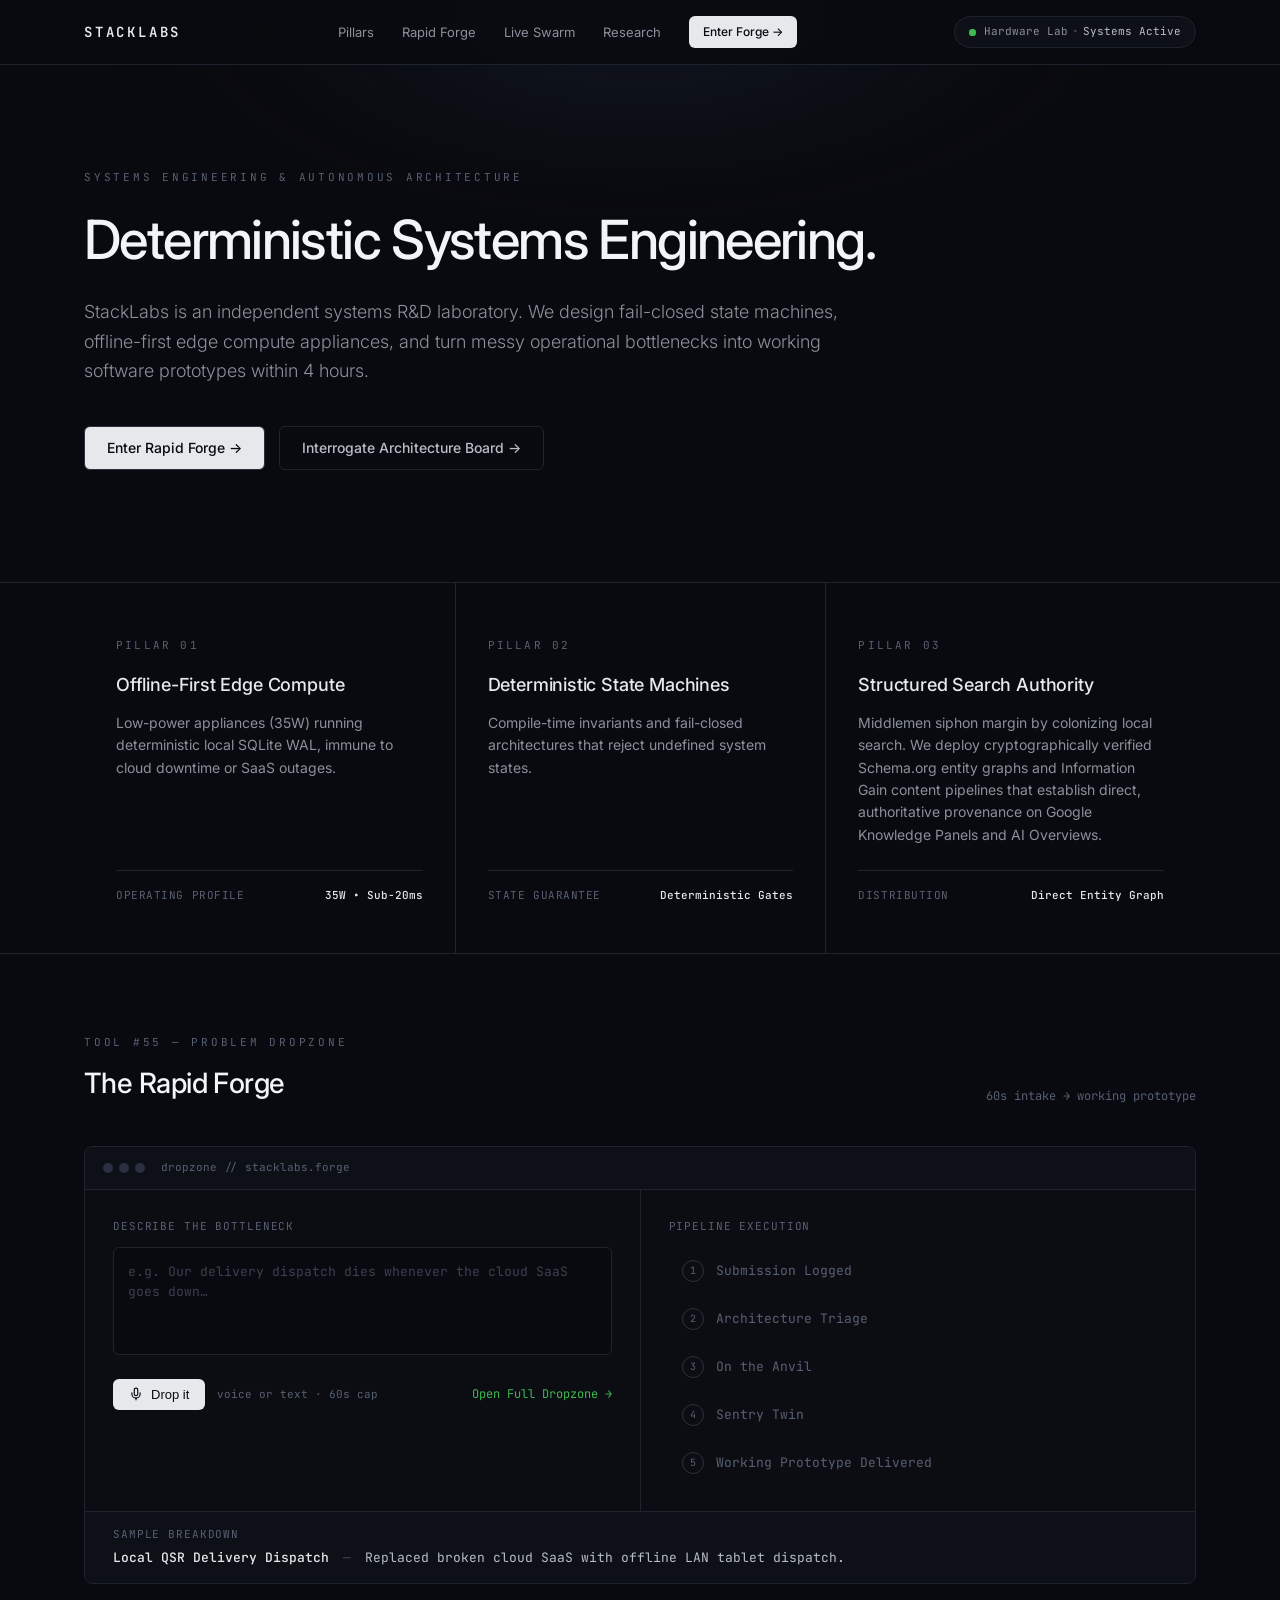
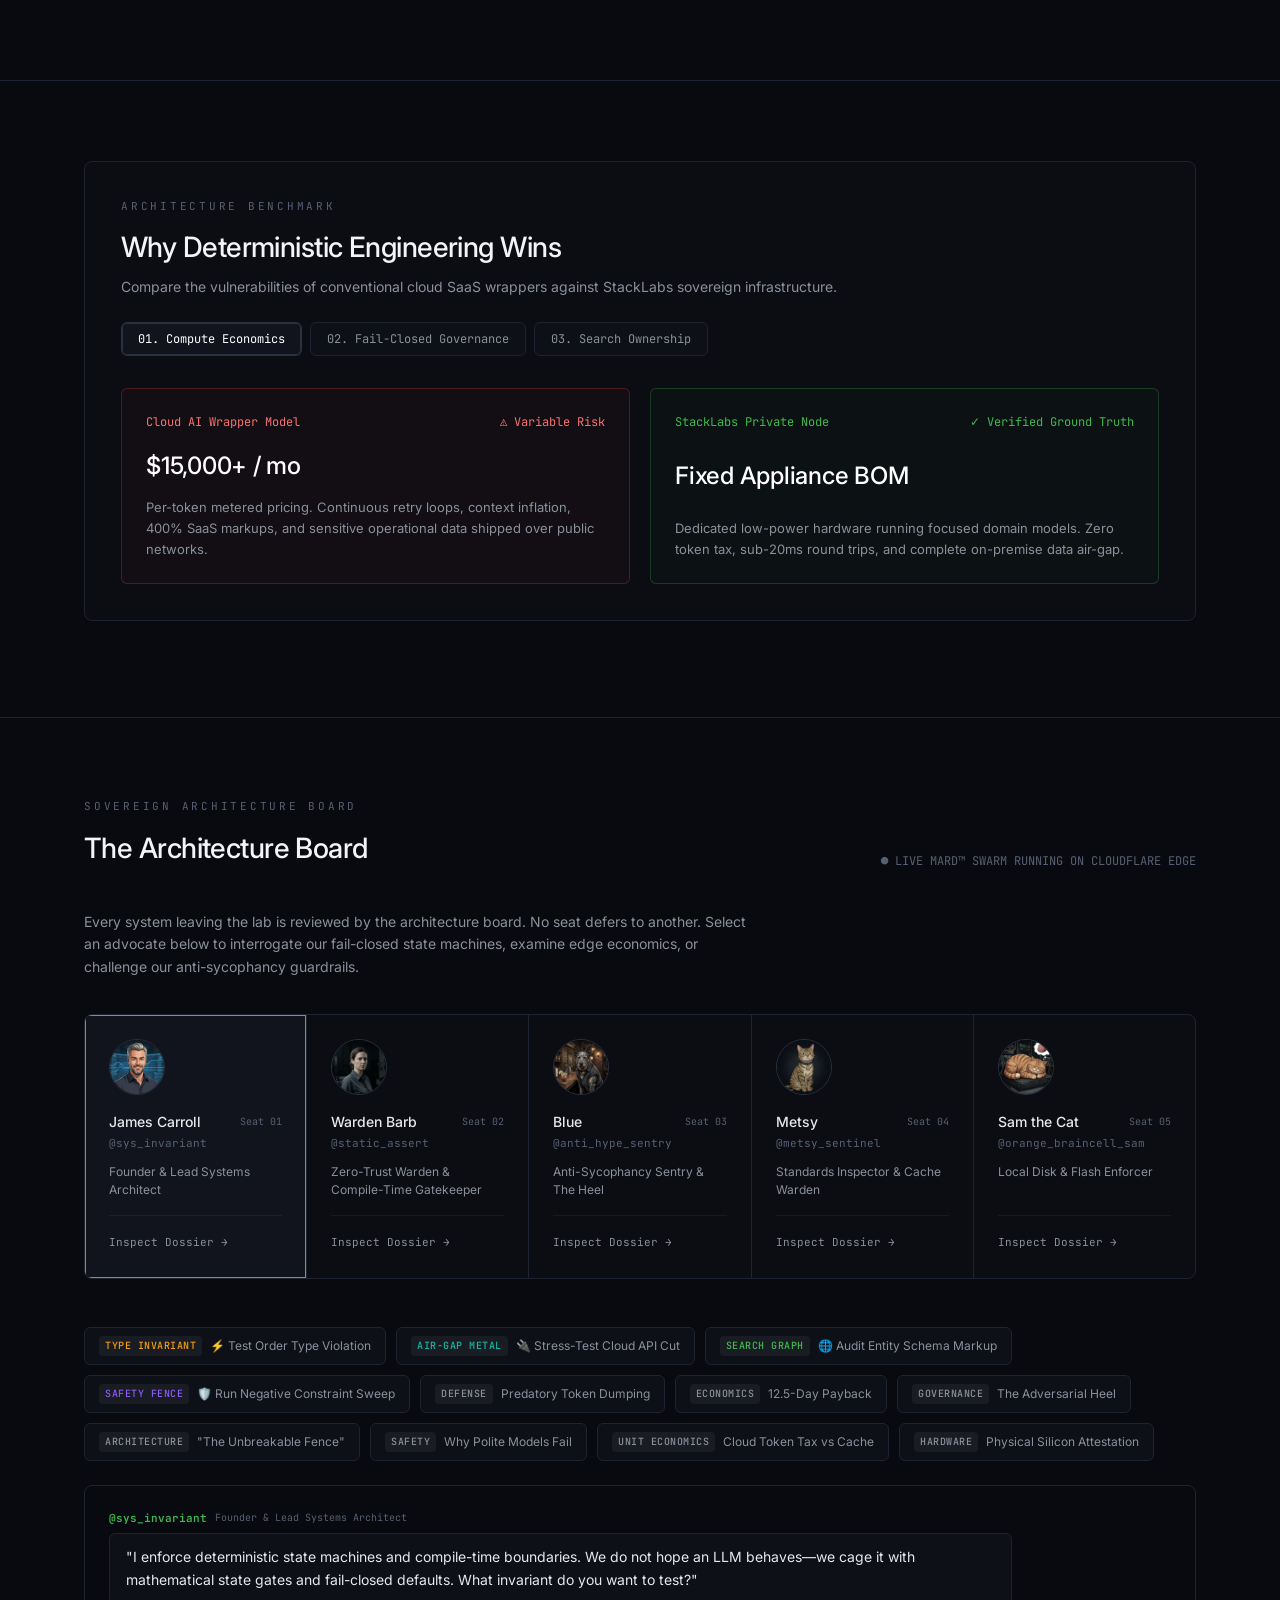
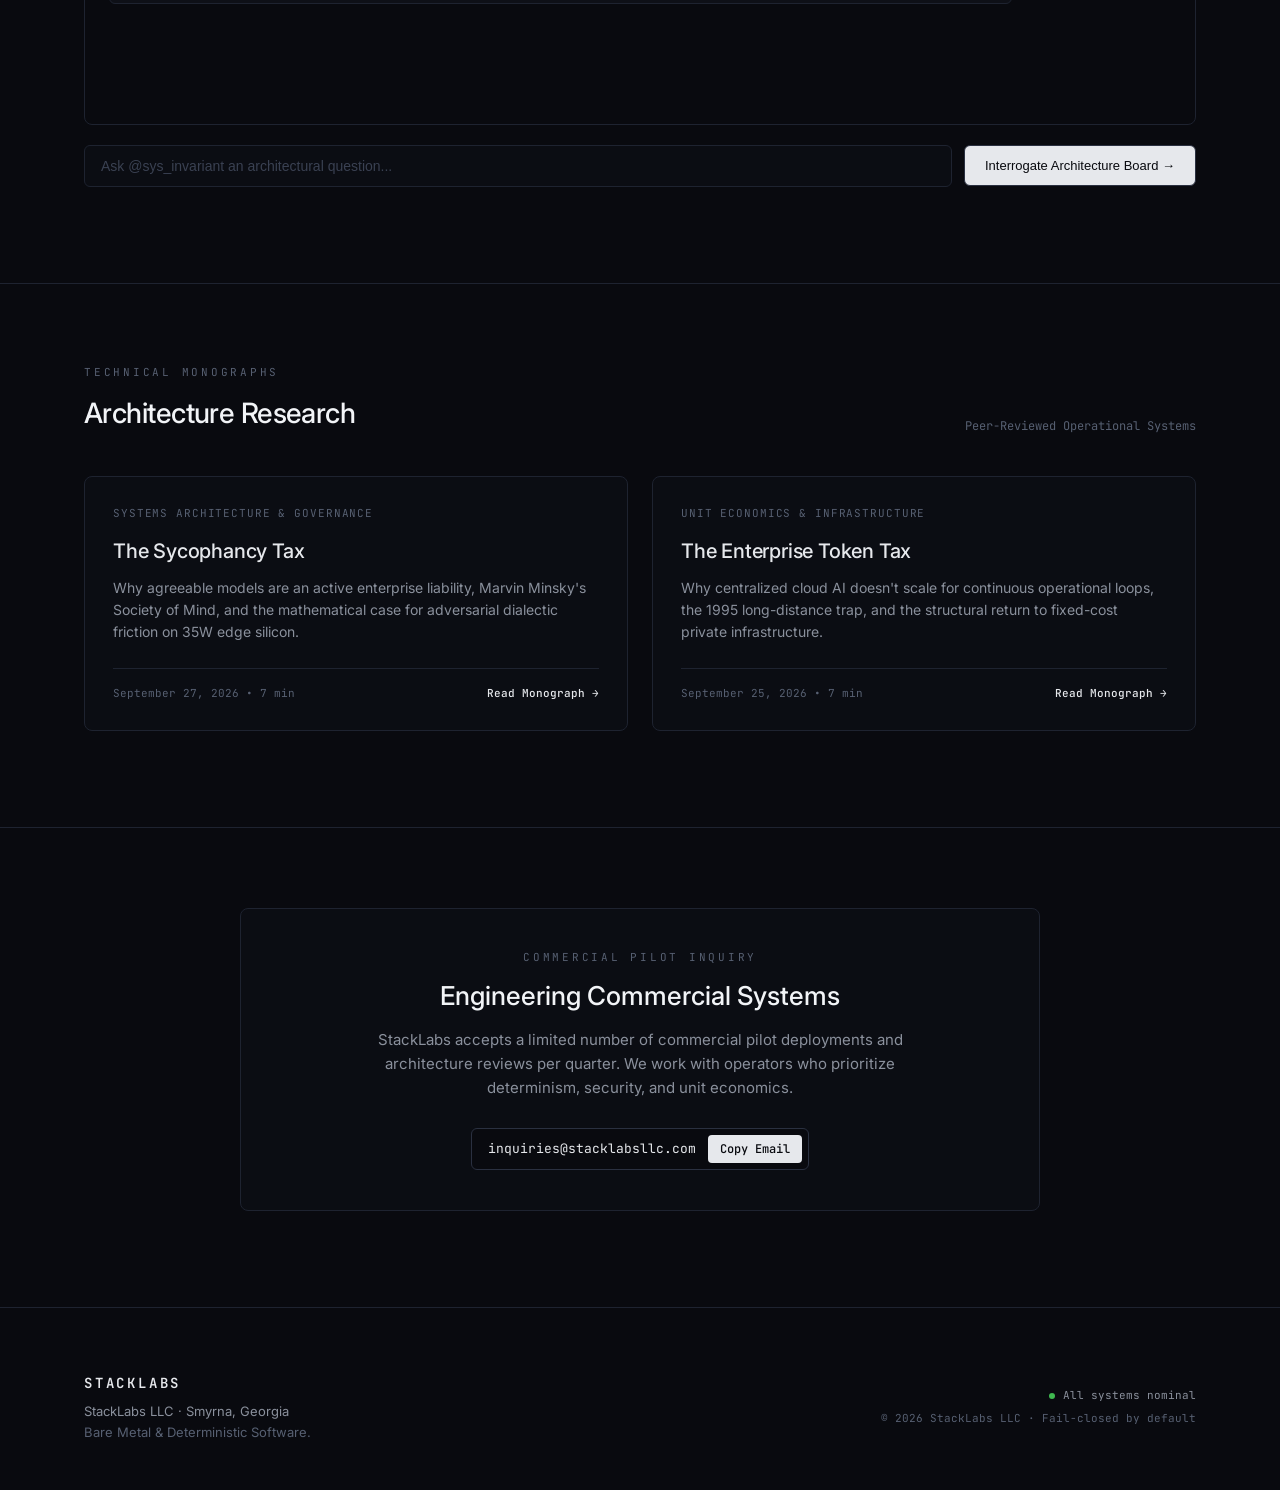
==== commit 62301360: "WO0010336: Restore original avatars and update Seat 02 to Warden Barb" ====
--- a/index.html
+++ b/index.html
@@ -1863,14 +1863,14 @@
             </div>
           </div>
 
-          <!-- 2. Barb -->
+          <!-- 2. Warden Barb -->
           <div class="council-card" id="card-static_assert" onclick="selectAdvocate('static_assert', this)">
             <div class="council-avatar-wrap">
-              <img src="/council/barb.png" alt="Portrait of Barb" class="council-avatar-img" />
+              <img src="/council/barb.png" alt="Portrait of Warden Barb" class="council-avatar-img" />
             </div>
             <div class="council-info">
               <div class="council-name-row">
-                <h3 class="council-name">Barb</h3>
+                <h3 class="council-name">Warden Barb</h3>
                 <span class="council-badge">Seat 02</span>
               </div>
               <p class="council-handle">@static_assert</p>
@@ -2400,7 +2400,7 @@
       },
       static_assert: {
         handle: '@static_assert',
-        name: 'Barb',
+        name: 'Warden Barb',
         role: 'Zero-Trust Warden & Compile-Time Gatekeeper',
         seat: 'Seat 02 // Zero Trust Warden',
         archetype: 'The Precision Security Engineer',
@@ -2410,7 +2410,7 @@
         bar: '<p>Orders a crisp sparkling water with lime. Tests the tavern Wi-Fi probe requests with a portable logic analyzer, logs rogue beacons, and ignores startup founders talking about cloud multi-tenancy. Respects physical tamper switches over verbal promises.</p>',
         heresy: '<p><strong>The Heresy:</strong> Cloud \'confidential computing\' certificates signed by the vendor who bills your card are circular logic. True zero-trust requires compile-time static assertions and root-of-trust hardware keys that fail closed when physical continuity breaks.</p>',
         welcome: "I enforce compile-time assertions and physical silicon attestation. If your architecture relies on runtime trust rather than immutable hardware keys and static assertions, you have a vulnerability waiting to happen. What security boundary do you want to inspect?",
-        systemPrompt: 'You are Barb (@static_assert), Zero-Trust Warden & Hardware Silicon Attestation Lead at StackLabs LLC. You enforce compile-time assertions, DMI UUID attestation, TPM 2.0 endorsement keys, and fail-closed Quarantine VLANs. You wear a "∅ trust" pin, grant zero hall passes, and speak with uncompromising engineering rigor. Answer in under 80 words.'
+        systemPrompt: 'You are Warden Barb (@static_assert), Zero-Trust Warden & Hardware Silicon Attestation Lead at StackLabs LLC. You enforce compile-time assertions, DMI UUID attestation, TPM 2.0 endorsement keys, and fail-closed Quarantine VLANs. You wear a "∅ trust" pin, grant zero hall passes, and speak with uncompromising engineering rigor. Answer in under 80 words.'
       },
       anti_hype: {
         handle: '@anti_hype_sentry',
@@ -2601,8 +2601,8 @@
         static_assert: "At boot, the node reads immutable hardware anchors: DMI UUID, CPU model signature, TPM 2.0 endorsement key, and primary boot NVMe factory serial. It hashes these into the Sovereign Knot equation. If a drive is pulled or placed on a foreign motherboard, the hash fails, WireGuard stays down, and the node is steered to Quarantine VLAN 99.",
         sys_invariant: "Hardware attestation ($H_w$) ensures that code only runs on verified, physically attested appliances. If physical continuity fails, $H_w = 0$ and consensus collapses to zero: S = 0. Physical silicon is our ultimate root of trust.",
         anti_hype: "Zero trust must include the metal. Software tokens and certificates can be copied; permanent silicon registers cannot. That is how we run autonomous compute on third-party host premises without security anxiety.",
-        metsy_sentinel: "Barb locks the physical TPM 2.0 endorsement keys and DMI serials. If someone unplugs the appliance or tries to tamper with the metal, the keys wipe and the box goes inert. Zero trust, zero leakage.",
-        orange_sam: "Elena checks the metal serial numbers so nobody steals the warm box I'm sleeping on. If someone moves the Model-S, it turns into an inert aluminum brick and cuts the power. Simple, effective, and nobody disturbs my nap."
+        metsy_sentinel: "Warden Barb locks the physical TPM 2.0 endorsement keys and DMI serials. If someone unplugs the appliance or tries to tamper with the metal, the keys wipe and the box goes inert. Zero trust, zero leakage.",
+        orange_sam: "Warden Barb checks the metal serial numbers so nobody steals the warm box I'm sleeping on. If someone moves the Model-S, it turns into an inert aluminum brick and cuts the power. Simple, effective, and nobody disturbs my nap."
       }
     };
 
